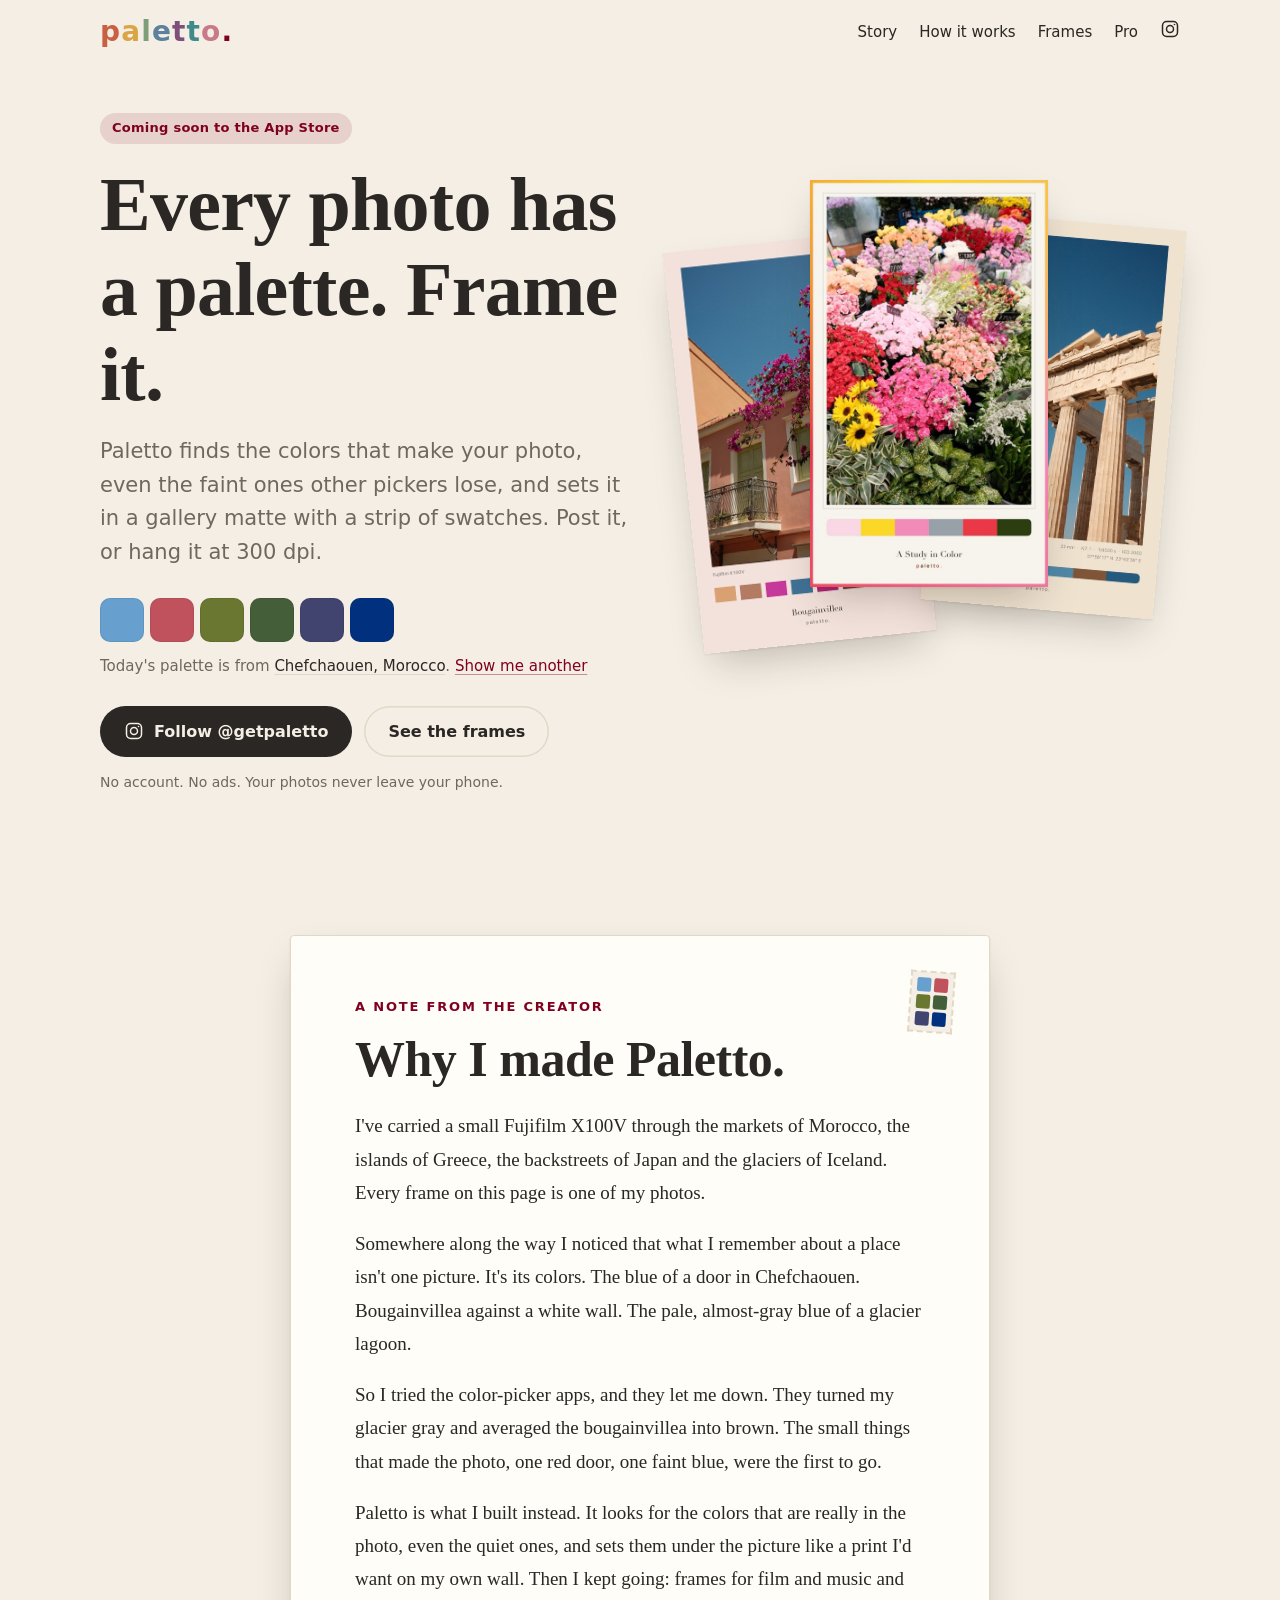
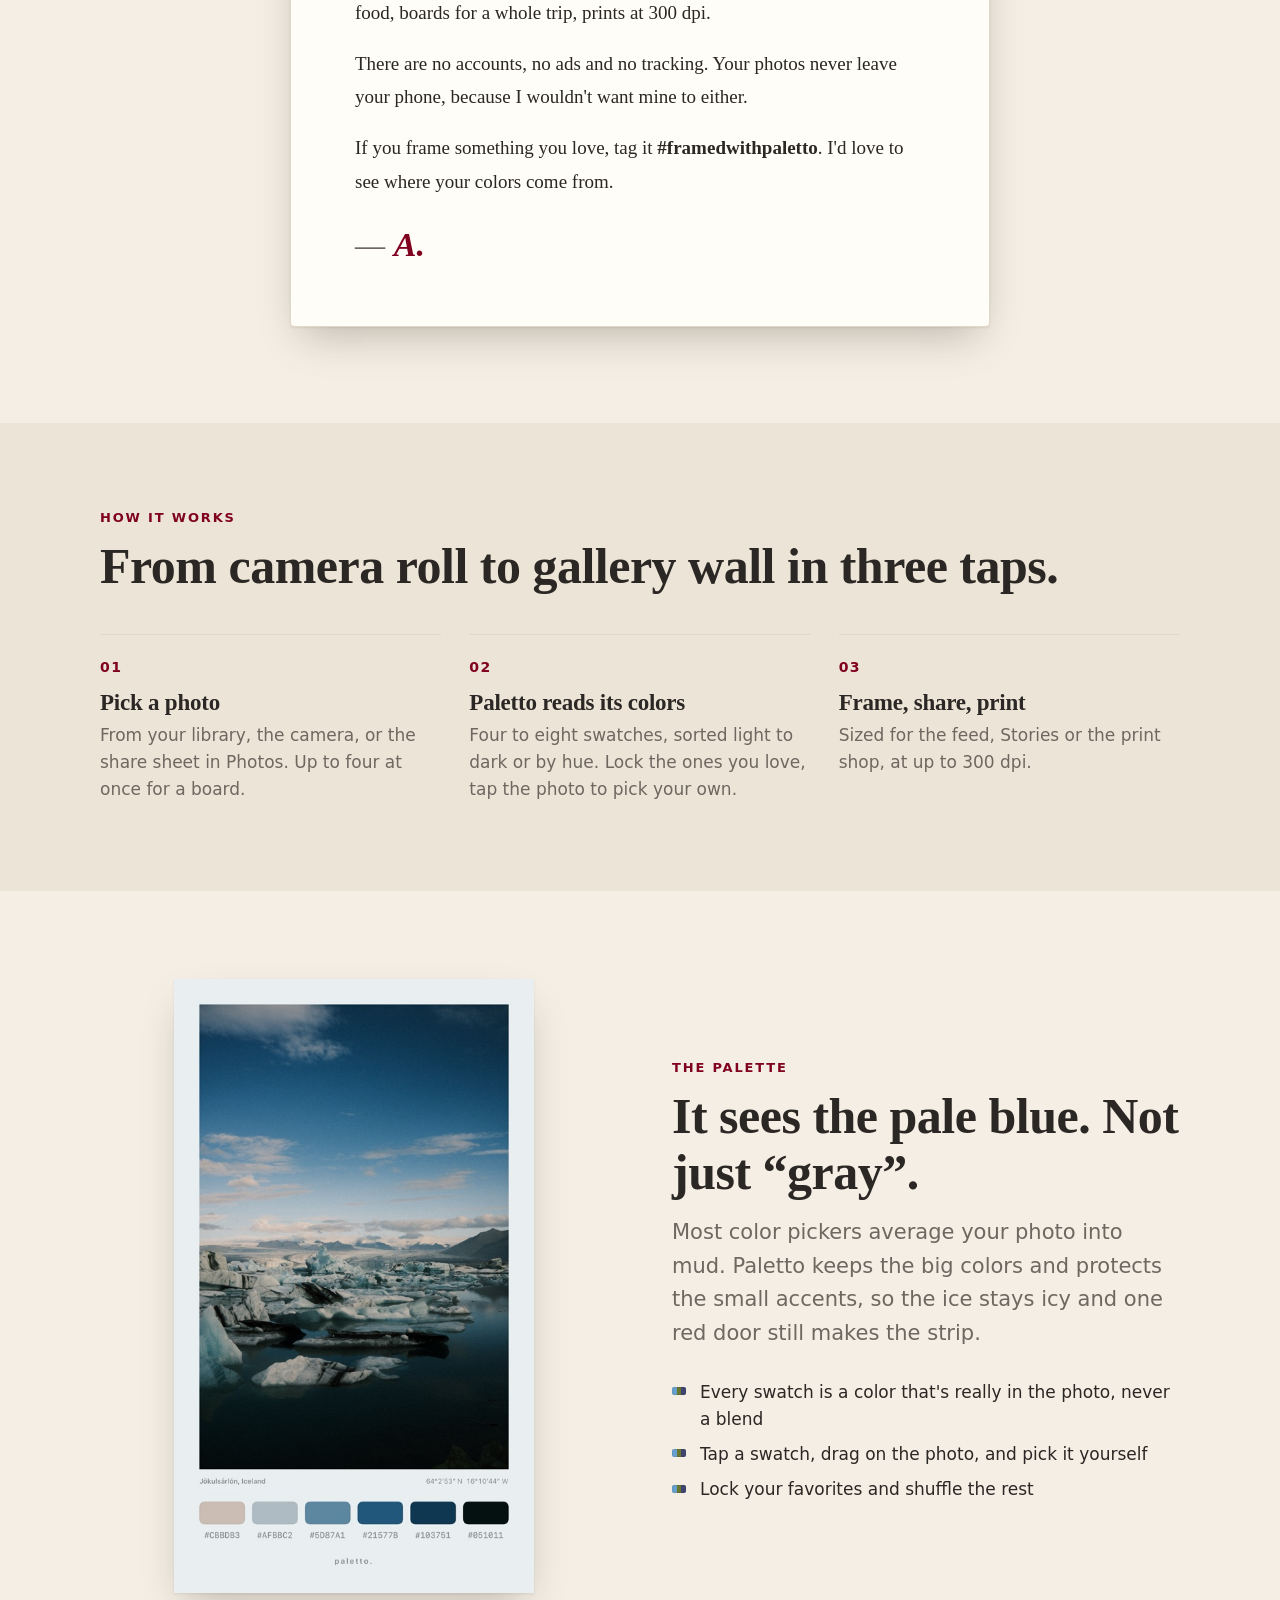
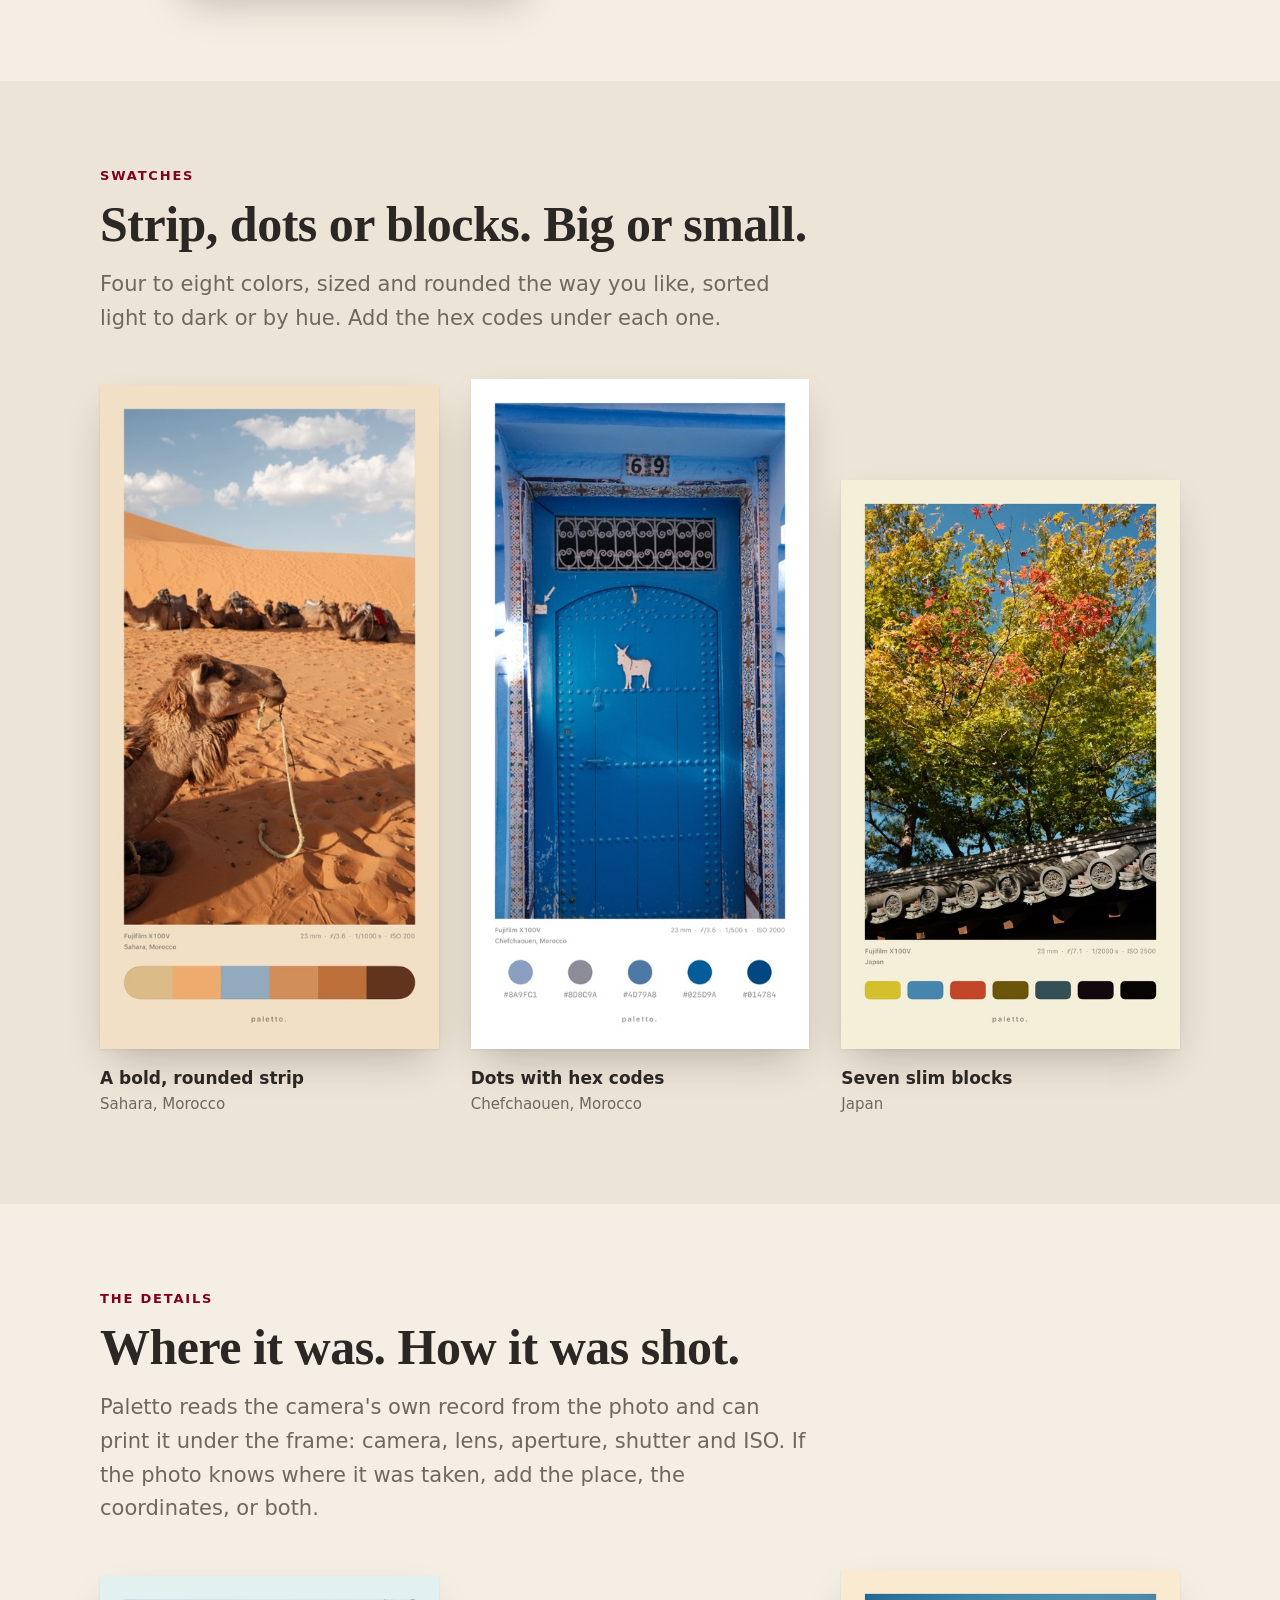
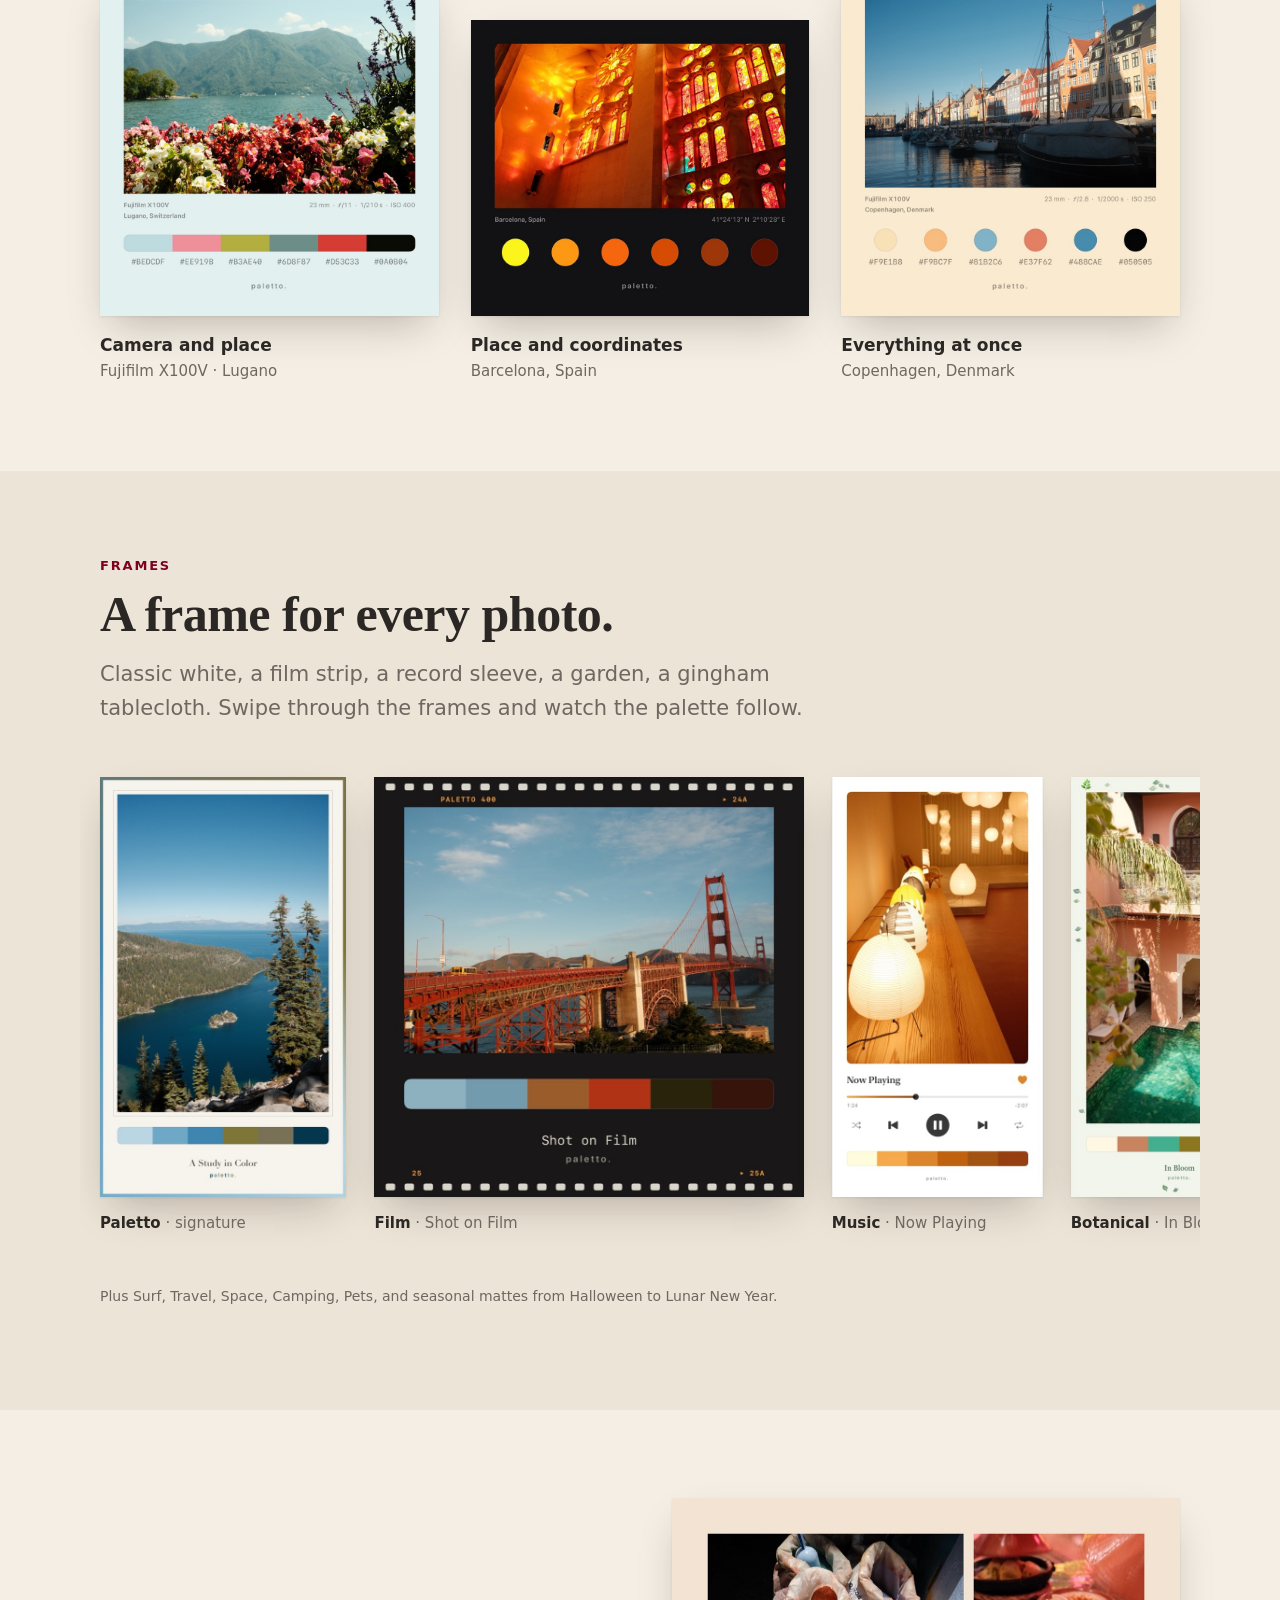
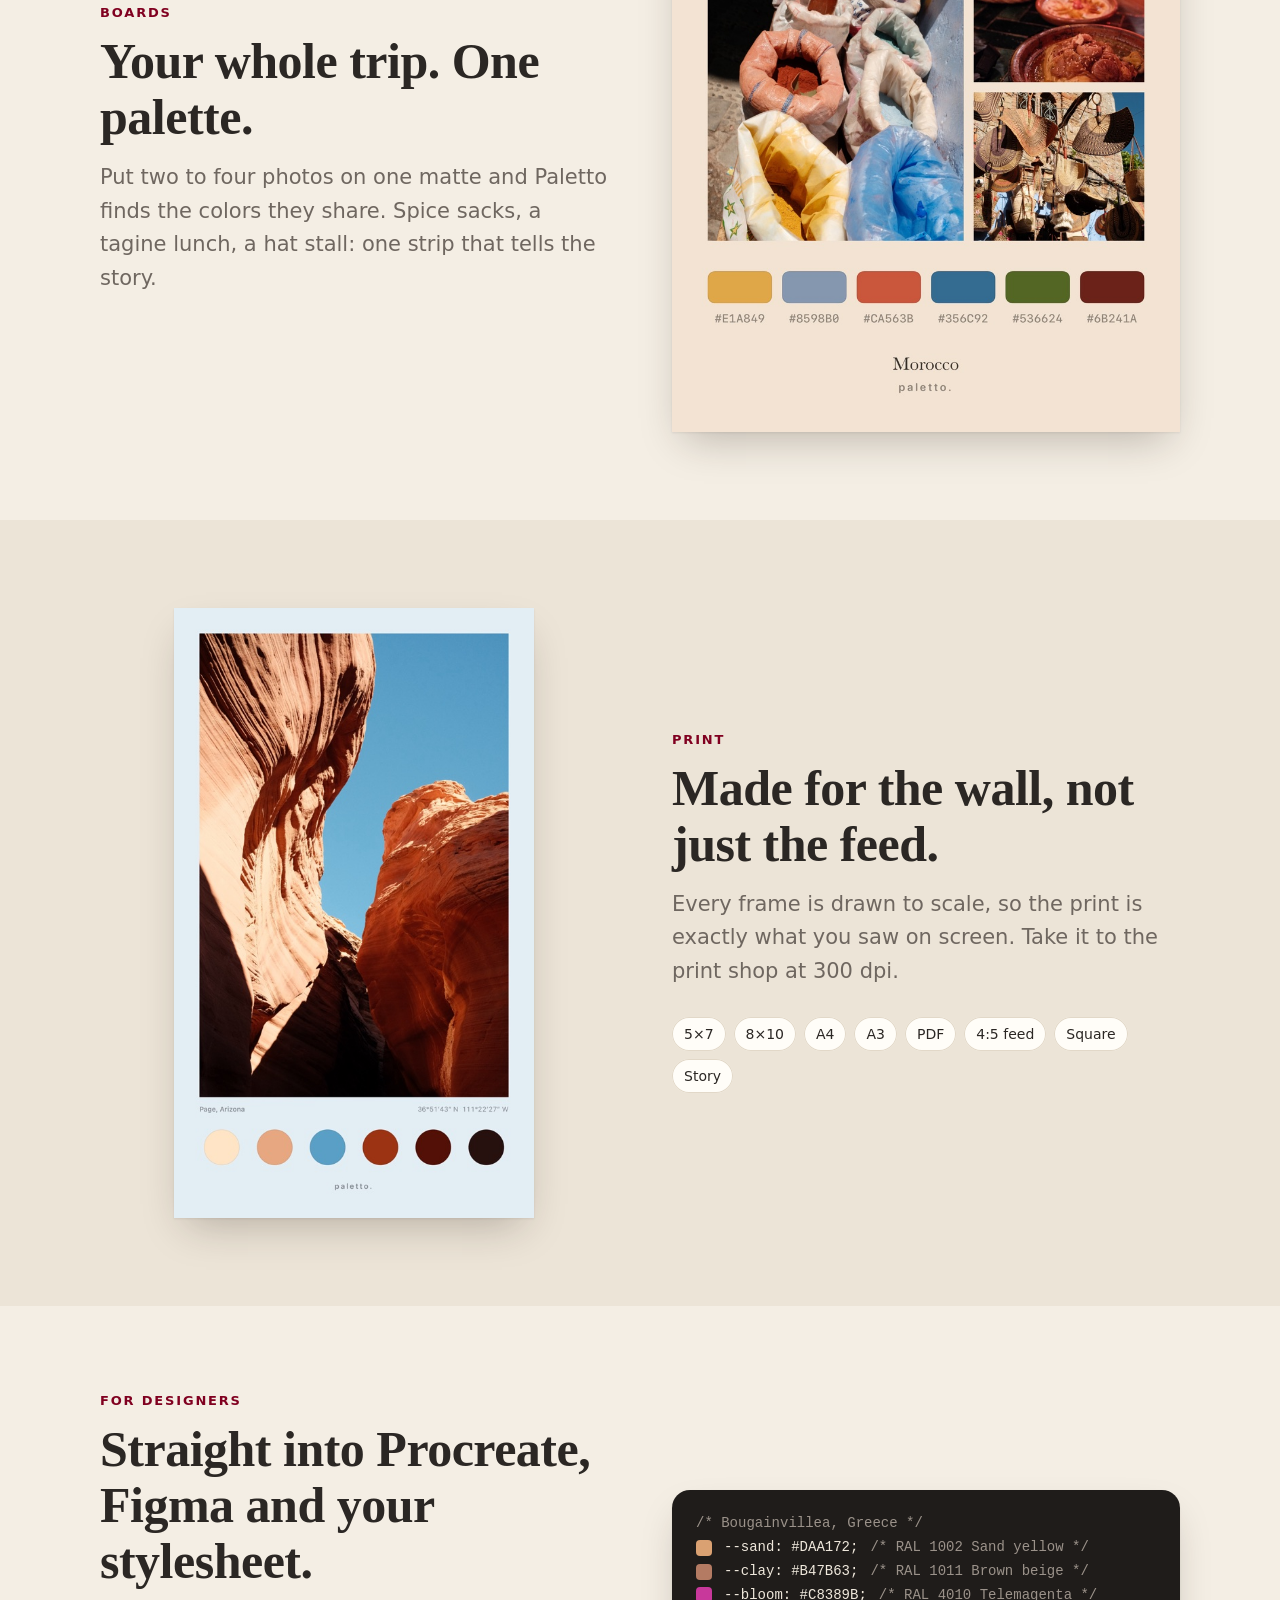
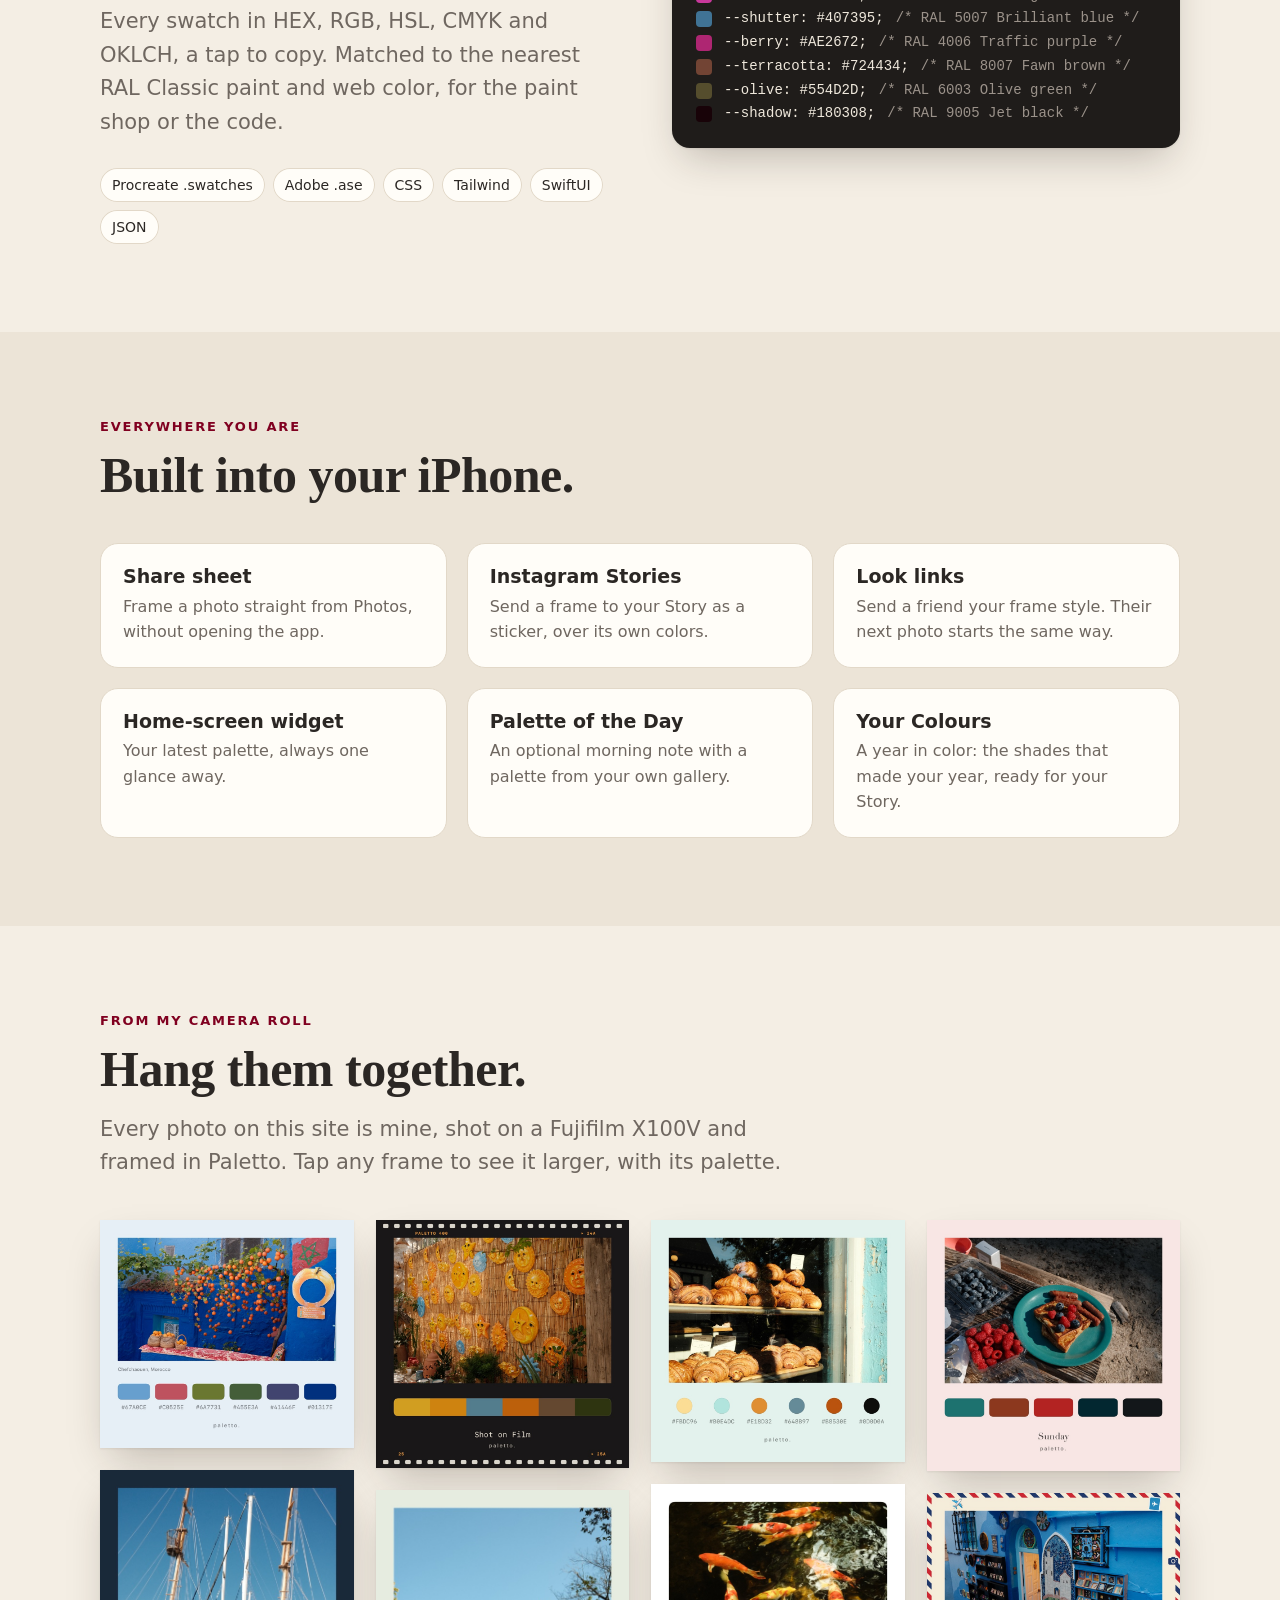
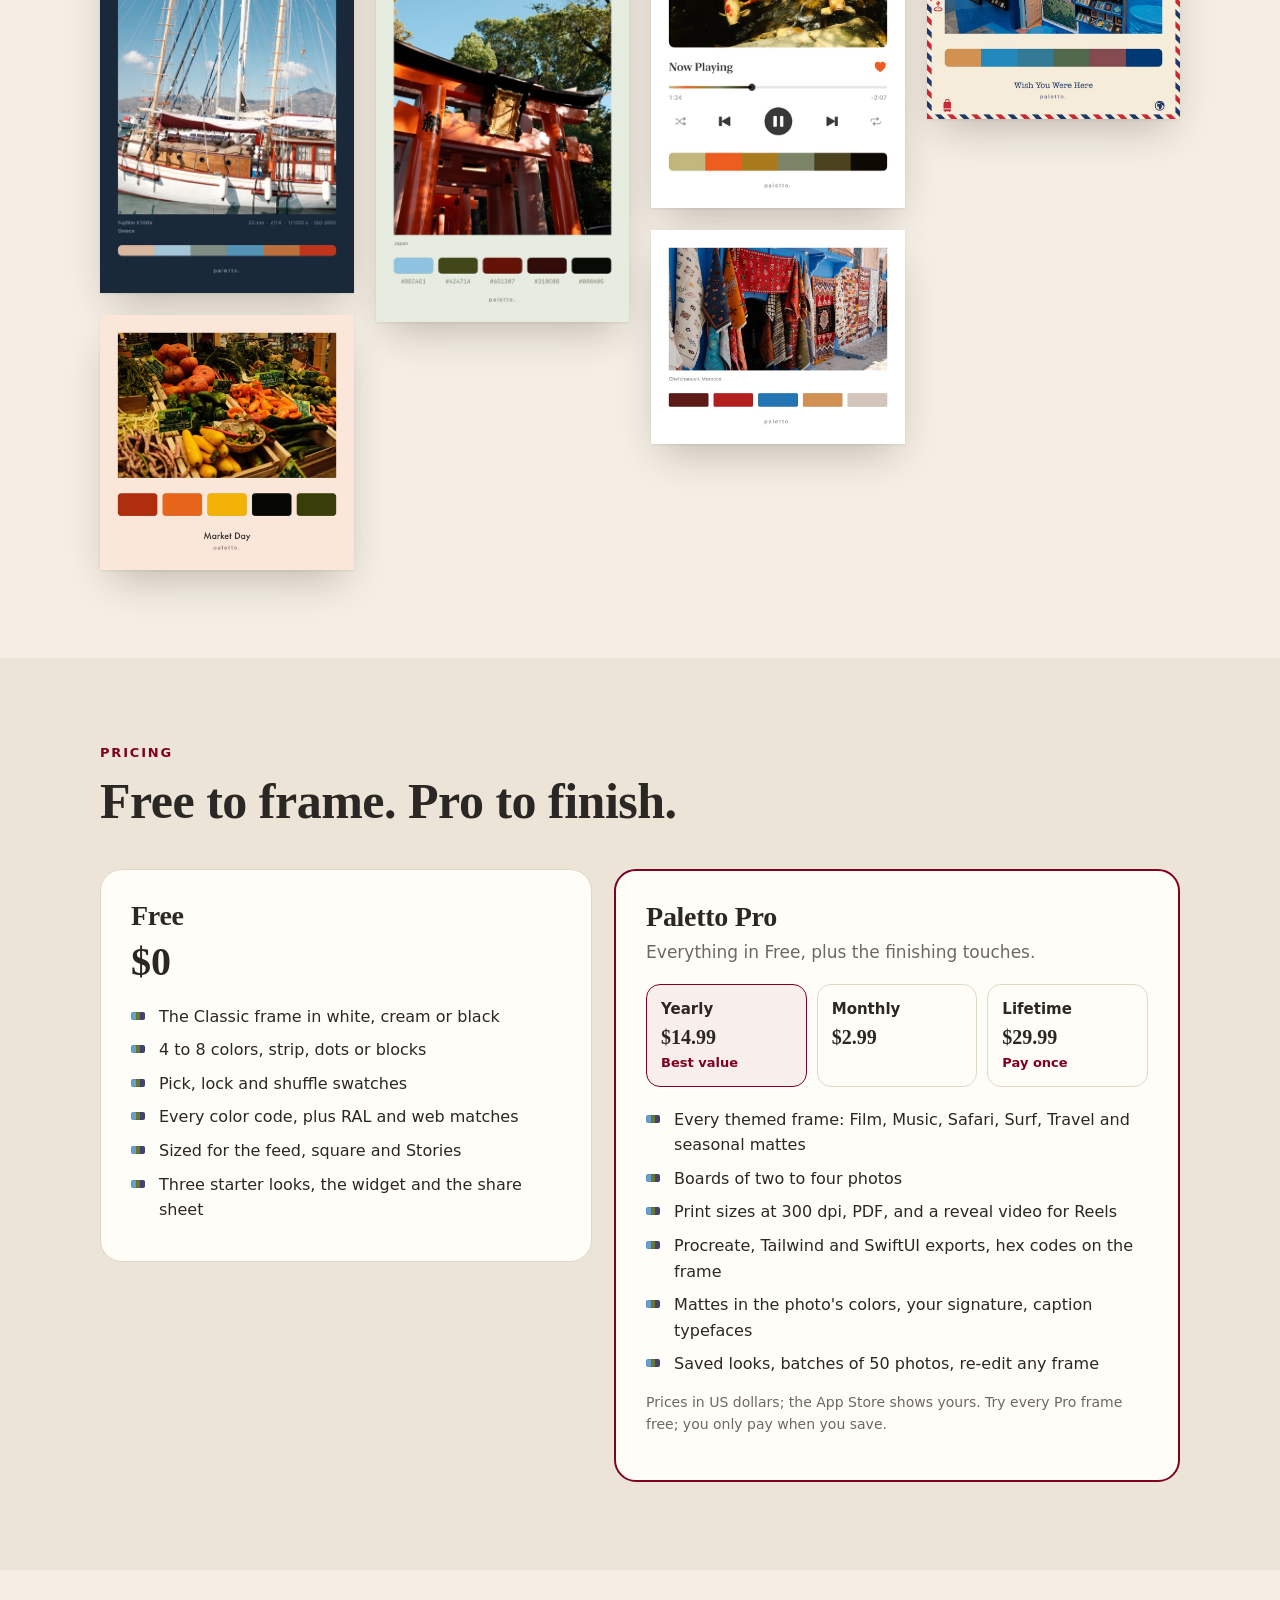
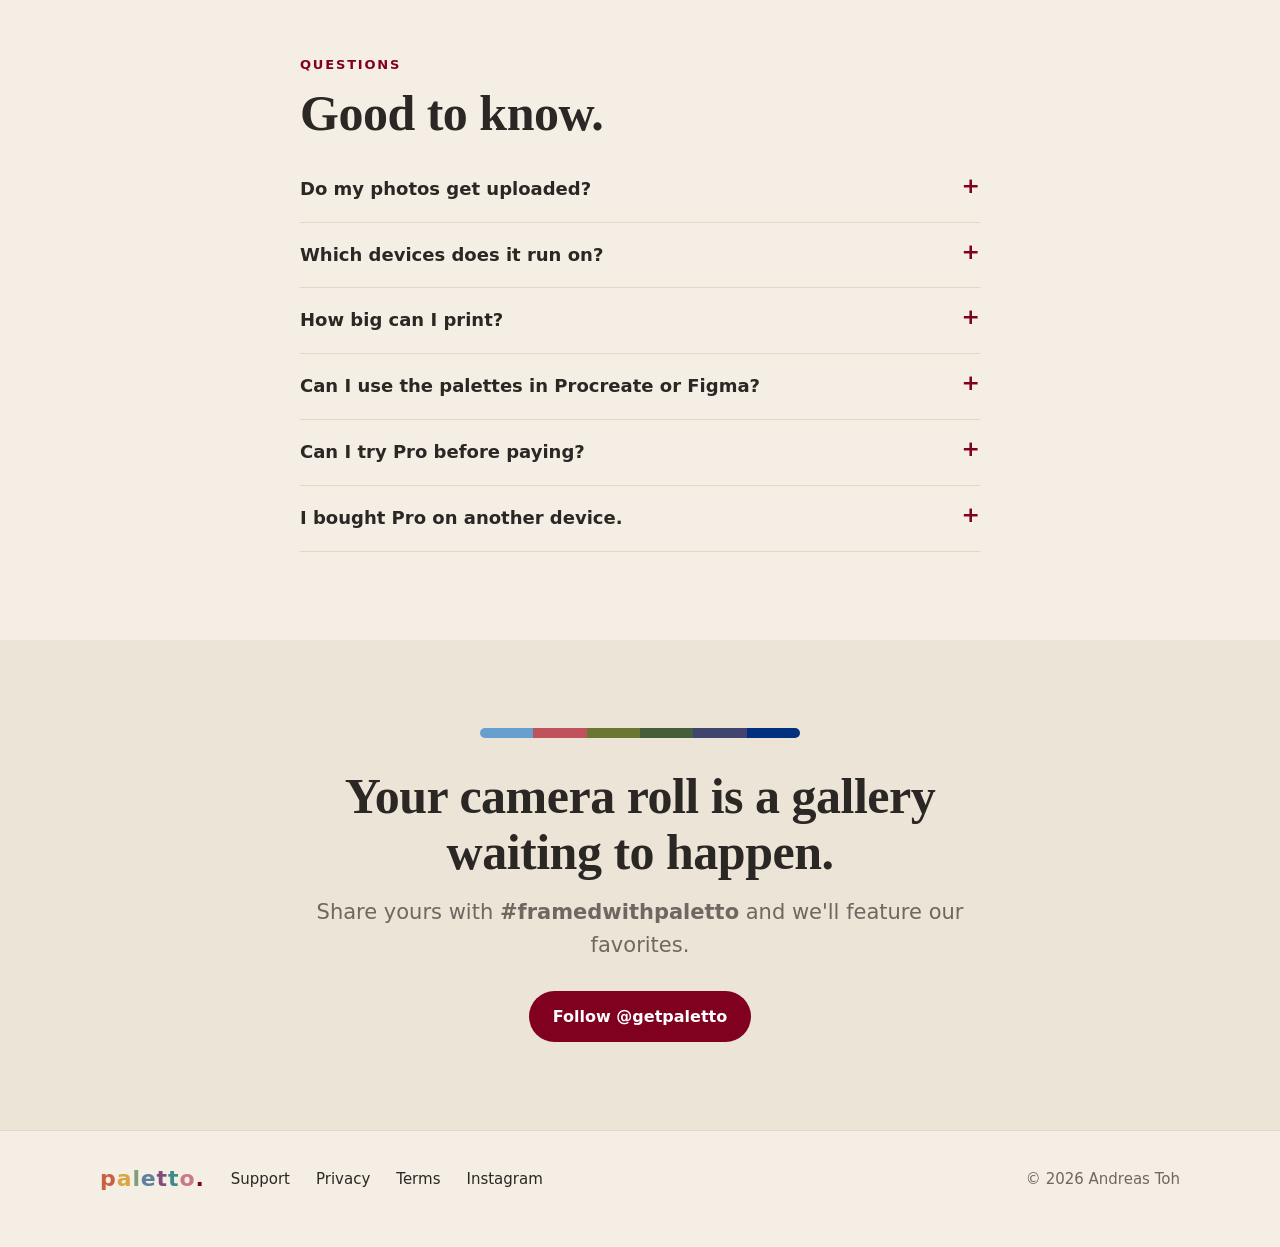
==== index.html @ 435da1df "SEO: search-friendly title and description, site-name schema, noindex look and 404, sitemap dates" ====
<!doctype html>
<html lang="en">
<head>
  <meta charset="utf-8">
  <meta name="viewport" content="width=device-width, initial-scale=1">
  <title>Paletto: Color Palette from Any Photo, Framed | iPhone App</title>
  <meta name="description" content="Get the color palette of any photo. Paletto finds its colors, even the faint ones, with HEX, RGB and paint codes, and frames it like a gallery print. Share or print at 300 dpi. iPhone and iPad.">
  <link rel="canonical" href="https://getpaletto.com/">
  <meta name="theme-color" content="#f4eee4" media="(prefers-color-scheme: light)">
  <meta name="theme-color" content="#1c1a18" media="(prefers-color-scheme: dark)">
  <meta property="og:type" content="website">
  <meta property="og:site_name" content="Paletto">
  <meta property="og:title" content="Every photo has a palette. Frame it.">
  <meta property="og:description" content="Paletto turns your photos into gallery prints with their own color palette. iPhone and iPad.">
  <meta property="og:url" content="https://getpaletto.com/">
  <meta property="og:image" content="https://getpaletto.com/img/og.jpg">
  <meta property="og:image:width" content="1200">
  <meta property="og:image:height" content="630">
  <meta property="og:image:alt" content="Photos framed by Paletto with strips of their own colors">
  <meta name="twitter:card" content="summary_large_image">
  <meta name="apple-itunes-app" content="app-id=6827217518">
  <link rel="icon" href="favicon-32.png?v=2" sizes="32x32">
  <link rel="apple-touch-icon" href="apple-touch-icon.png?v=2">
  <link rel="stylesheet" href="style.css">
  <script src="palettes.js"></script>
  <script src="site.js"></script>
  <script type="application/ld+json">
  {
    "@context": "https://schema.org",
    "@type": "WebSite",
    "name": "Paletto",
    "alternateName": "getpaletto.com",
    "url": "https://getpaletto.com/"
  }
  </script>
  <script type="application/ld+json">
  {
    "@context": "https://schema.org",
    "@type": "Organization",
    "name": "Paletto",
    "url": "https://getpaletto.com/",
    "logo": "https://getpaletto.com/img/icon-512.png",
    "sameAs": ["https://instagram.com/getpaletto"]
  }
  </script>
  <script type="application/ld+json">
  {
    "@context": "https://schema.org",
    "@type": "MobileApplication",
    "name": "Paletto: Photo Palette Frames",
    "operatingSystem": "iOS 17.4 or later",
    "applicationCategory": "PhotographyApplication",
    "description": "Finds the dominant colors of a photo and frames it like a gallery print with a strip of color swatches, exportable at 300 dpi.",
    "url": "https://getpaletto.com/",
    "image": "https://getpaletto.com/img/og.jpg",
    "author": { "@type": "Person", "name": "Andreas Toh" },
    "offers": { "@type": "Offer", "price": "0", "priceCurrency": "USD" }
  }
  </script>
</head>
<body>

<header class="top">
  <div class="wrap">
    <a class="wordmark" href="./" aria-label="paletto."><span>p</span><span>a</span><span>l</span><span>e</span><span>t</span><span>t</span><span>o</span><span>.</span></a>
    <nav>
      <a class="hide-sm" href="#story">Story</a>
      <a class="hide-sm" href="#how">How it works</a>
      <a class="hide-sm" href="#frames">Frames</a>
      <a href="#pro">Pro</a>
      <a href="https://instagram.com/getpaletto" aria-label="Instagram @getpaletto">
        <svg viewBox="0 0 24 24" width="20" height="20" fill="none" stroke="currentColor" stroke-width="1.8" aria-hidden="true"><rect x="3" y="3" width="18" height="18" rx="5"/><circle cx="12" cy="12" r="4.2"/><circle cx="17.4" cy="6.6" r="1" fill="currentColor" stroke="none"/></svg>
      </a>
      <a class="button small when-live" data-store href="#">Get the app</a>
    </nav>
  </div>
</header>

<main>
  <!-- Hero -->
  <section class="hero">
    <div class="wrap">
      <div>
        <span class="pill when-soon">Coming soon to the App Store</span>
        <span class="pill when-live">Free on iPhone and iPad</span>
        <h1>Every photo has a palette. Frame it.</h1>
        <p class="lede">Paletto finds the colors that make your photo, even the faint ones other pickers lose, and sets it in a gallery matte with a strip of swatches. Post it, or hang it at 300&nbsp;dpi.</p>
        <div class="chips" aria-label="Today's palette" data-palette-chips>
          <button type="button" style="background:#DAA172" title="#DAA172"></button><button type="button" style="background:#B47B63" title="#B47B63"></button><button type="button" style="background:#C8389B" title="#C8389B"></button><button type="button" style="background:#407395" title="#407395"></button><button type="button" style="background:#AE2672" title="#AE2672"></button><button type="button" style="background:#724434" title="#724434"></button><button type="button" style="background:#554D2D" title="#554D2D"></button><button type="button" style="background:#180308" title="#180308"></button>
        </div>
        <p class="today">Today's palette is from <a href="#" data-palette-place>Bougainvillea, Greece</a>. <button type="button" class="linkish" data-palette-shuffle>Show me another</button></p>
        <div class="ctas">
          <a class="button when-live" data-store href="#">Download on the App Store</a>
          <a class="button when-soon" href="https://instagram.com/getpaletto">
            <svg viewBox="0 0 24 24" fill="none" stroke="currentColor" stroke-width="1.8" aria-hidden="true"><rect x="3" y="3" width="18" height="18" rx="5"/><circle cx="12" cy="12" r="4.2"/><circle cx="17.4" cy="6.6" r="1" fill="currentColor" stroke="none"/></svg>
            Follow @getpaletto
          </a>
          <a class="button ghost" href="#frames">See the frames</a>
        </div>
        <p class="fine">No account. No ads. Your photos never leave your phone.</p>
      </div>
      <div class="fan" aria-label="Three framed photos with their palettes">
        <img data-frame fetchpriority="high" src="img/bougainvillea-blocks-caption.jpg" width="521" height="900" alt="Pink house with bougainvillea, eight square color blocks and the caption Bougainvillea">
        <img data-frame src="img/acropolis-strip-location.jpg" width="539" height="900" alt="The Acropolis with camera details, Athens, Greece, its coordinates and a strip of six colors">
        <img data-frame src="img/study-in-color.jpg" width="528" height="900" alt="Flower stall in the Paletto signature frame, captioned A Study in Color">
      </div>
    </div>
  </section>

  <!-- A note from the creator, in the first person. -->
  <section id="story" class="letter-section">
    <div class="wrap">
      <article class="letter reveal">
        <div class="stamp" aria-hidden="true" data-palette-strip><i></i><i></i><i></i><i></i><i></i><i></i></div>
        <p class="kicker">A note from the creator</p>
        <h2>Why I made Paletto.</h2>
        <p>I've carried a small Fujifilm X100V through the markets of Morocco, the islands of Greece, the backstreets of Japan and the glaciers of Iceland. Every frame on this page is one of my photos.</p>
        <p>Somewhere along the way I noticed that what I remember about a place isn't one picture. It's its colors. The blue of a door in Chefchaouen. Bougainvillea against a white wall. The pale, almost-gray blue of a glacier lagoon.</p>
        <p>So I tried the color-picker apps, and they let me down. They turned my glacier gray and averaged the bougainvillea into brown. The small things that made the photo, one red door, one faint blue, were the first to go.</p>
        <p>Paletto is what I built instead. It looks for the colors that are really in the photo, even the quiet ones, and sets them under the picture like a print I'd want on my own wall. Then I kept going: frames for film and music and food, boards for a whole trip, prints at 300&nbsp;dpi.</p>
        <p>There are no accounts, no ads and no tracking. Your photos never leave your phone, because I wouldn't want mine to either.</p>
        <p>If you frame something you love, tag it <b>#framedwithpaletto</b>. I'd love to see where your colors come from.</p>
        <p class="signoff">A.</p>
      </article>
    </div>
  </section>

  <!-- How it works -->
  <section id="how" class="wall">
    <div class="wrap">
      <p class="kicker">How it works</p>
      <h2 class="reveal">From camera roll to gallery wall in three taps.</h2>
      <div class="steps reveal">
        <div><h3>Pick a photo</h3><p>From your library, the camera, or the share sheet in Photos. Up to four at once for a board.</p></div>
        <div><h3>Paletto reads its colors</h3><p>Four to eight swatches, sorted light to dark or by hue. Lock the ones you love, tap the photo to pick your own.</p></div>
        <div><h3>Frame, share, print</h3><p>Sized for the feed, Stories or the print shop, at up to 300&nbsp;dpi.</p></div>
      </div>
    </div>
  </section>

  <!-- Extraction -->
  <section>
    <div class="wrap split">
      <img data-frame class="hung tall reveal" src="img/jokulsarlon-blocks-ice.jpg" width="528" height="900" loading="lazy" alt="Glacier lagoon at Jökulsárlón on a pale ice-blue matte, with six small blocks from pale gray-blue to navy and their hex codes">
      <div class="reveal">
        <p class="kicker">The palette</p>
        <h2>It sees the pale blue. Not just “gray”.</h2>
        <p class="lede">Most color pickers average your photo into mud. Paletto keeps the big colors and protects the small accents, so the ice stays icy and one red door still makes the strip.</p>
        <ul class="ticks">
          <li>Every swatch is a color that's really in the photo, never a blend</li>
          <li>Tap a swatch, drag on the photo, and pick it yourself</li>
          <li>Lock your favorites and shuffle the rest</li>
        </ul>
      </div>
    </div>
  </section>

  <!-- Swatch styles -->
  <section class="wall">
    <div class="wrap">
      <p class="kicker">Swatches</p>
      <h2 class="reveal">Strip, dots or blocks. Big or small.</h2>
      <p class="lede reveal">Four to eight colors, sized and rounded the way you like, sorted light to dark or by hue. Add the hex codes under each one.</p>
      <div class="trio reveal">
        <figure><img data-frame src="img/camel-roundstrip-details.jpg" width="459" height="900" loading="lazy" alt="Camel in the Sahara on a sand matte with a thick, fully rounded strip of sand and sky colors"><figcaption><b>A bold, rounded strip</b>Sahara, Morocco</figcaption></figure>
        <figure><img data-frame src="img/door-dots-hex.jpg" width="455" height="900" loading="lazy" alt="Blue door in Chefchaouen with five blue dots and their hex codes"><figcaption><b>Dots with hex codes</b>Chefchaouen, Morocco</figcaption></figure>
        <figure><img data-frame src="img/autumn-slimblocks-details.jpg" width="535" height="900" loading="lazy" alt="Autumn tree in Japan with seven slim color blocks"><figcaption><b>Seven slim blocks</b>Japan</figcaption></figure>
      </div>
    </div>
  </section>

  <!-- Photo details -->
  <section>
    <div class="wrap">
      <p class="kicker">The details</p>
      <h2 class="reveal">Where it was. How it was shot.</h2>
      <p class="lede reveal">Paletto reads the camera's own record from the photo and can print it under the frame: camera, lens, aperture, shutter and ISO. If the photo knows where it was taken, add the place, the coordinates, or both.</p>
      <div class="trio reveal">
        <figure><img data-frame src="img/lugano-strip-hex.jpg" width="896" height="900" loading="lazy" alt="Lake Lugano on a pale aqua matte, with the camera settings, Lugano, Switzerland, and a strip with hex codes"><figcaption><b>Camera and place</b>Fujifilm X100V · Lugano</figcaption></figure>
        <figure><img data-frame src="img/sagrada-dots-black.jpg" width="900" height="786" loading="lazy" alt="Stained glass in the Sagrada Família on a black matte with orange dots, Barcelona and its coordinates"><figcaption><b>Place and coordinates</b>Barcelona, Spain</figcaption></figure>
        <figure><img data-frame src="img/nyhavn-dots-hex.jpg" width="880" height="900" loading="lazy" alt="Nyhavn, Copenhagen, on a butter-yellow matte with the camera settings and six dots with hex codes"><figcaption><b>Everything at once</b>Copenhagen, Denmark</figcaption></figure>
      </div>
    </div>
  </section>

  <!-- Frames rail -->
  <section id="frames" class="wall">
    <div class="wrap">
      <p class="kicker">Frames</p>
      <h2 class="reveal">A frame for every photo.</h2>
      <p class="lede reveal">Classic white, a film strip, a record sleeve, a garden, a gingham tablecloth. Swipe through the frames and watch the palette follow.</p>
    </div>
    <div class="rail" tabindex="0" aria-label="Frame styles">
      <figure><img data-frame src="img/paletto-tahoe.jpg" width="528" height="900" loading="lazy" alt="Emerald Bay, Lake Tahoe, in the Paletto signature frame, captioned A Study in Color"><figcaption><b>Paletto</b> · signature</figcaption></figure>
      <figure><img data-frame src="img/film-goldengate.jpg" width="920" height="900" loading="lazy" alt="The Golden Gate Bridge in a film-strip frame"><figcaption><b>Film</b> · Shot on Film</figcaption></figure>
      <figure><img data-frame src="img/music-lamps.jpg" width="452" height="900" loading="lazy" alt="Paper lamps along a wooden counter in Japan in a music player frame"><figcaption><b>Music</b> · Now Playing</figcaption></figure>
      <figure><img data-frame src="img/bloom-riad.jpg" width="466" height="900" loading="lazy" alt="A pink riad courtyard with a turquoise pool in a botanical frame"><figcaption><b>Botanical</b> · In Bloom</figcaption></figure>
      <figure><img data-frame src="img/foodie-fruit.jpg" width="915" height="900" loading="lazy" alt="Fruit cart in Ho Chi Minh City in a gingham frame"><figcaption><b>Foodie</b> · Bon Appétit</figcaption></figure>
      <figure><img data-frame src="img/safari-bryce.jpg" width="915" height="900" loading="lazy" alt="Bryce Canyon in a safari frame"><figcaption><b>Safari</b> · Into the Wild</figcaption></figure>
      <figure><img data-frame src="img/classic-sarakiniko.jpg" width="978" height="900" loading="lazy" alt="The white rocks of Sarakiniko, Milos, in a classic white matte"><figcaption><b>Classic</b> · free</figcaption></figure>
    </div>
    <div class="wrap"><p class="fine">Plus Surf, Travel, Space, Camping, Pets, and seasonal mattes from Halloween to Lunar New Year.</p></div>
  </section>

  <!-- Boards -->
  <section>
    <div class="wrap split flip">
      <img data-frame class="hung reveal" src="img/board-morocco-market.jpg" width="856" height="900" loading="lazy" alt="Spice sacks, tagines and a hat stall from Morocco on one matte with six shared color blocks, their hex codes and the caption Morocco">
      <div class="reveal">
        <p class="kicker">Boards</p>
        <h2>Your whole trip. One palette.</h2>
        <p class="lede">Put two to four photos on one matte and Paletto finds the colors they share. Spice sacks, a tagine lunch, a hat stall: one strip that tells the story.</p>
      </div>
    </div>
  </section>

  <!-- Print -->
  <section class="wall">
    <div class="wrap split">
      <img data-frame class="hung tall reveal" src="img/antelope-dots-sky.jpg" width="531" height="900" loading="lazy" alt="Antelope Canyon on a pale sky-blue matte with six dots, Page, Arizona, and its coordinates">
      <div class="reveal">
        <p class="kicker">Print</p>
        <h2>Made for the wall, not just the feed.</h2>
        <p class="lede">Every frame is drawn to scale, so the print is exactly what you saw on screen. Take it to the print shop at 300&nbsp;dpi.</p>
        <div class="tags"><span>5×7</span><span>8×10</span><span>A4</span><span>A3</span><span>PDF</span><span>4:5 feed</span><span>Square</span><span>Story</span></div>
      </div>
    </div>
  </section>

  <!-- Designers -->
  <section>
    <div class="wrap split flip">
      <div class="codecard reveal" aria-label="Example palette export">
        <div class="c">/* Bougainvillea, Greece */</div>
        <div class="row"><i style="background:#DAA172"></i>--sand: #DAA172;<span class="c">/* RAL 1002 Sand yellow */</span></div>
        <div class="row"><i style="background:#B47B63"></i>--clay: #B47B63;<span class="c">/* RAL 1011 Brown beige */</span></div>
        <div class="row"><i style="background:#C8389B"></i>--bloom: #C8389B;<span class="c">/* RAL 4010 Telemagenta */</span></div>
        <div class="row"><i style="background:#407395"></i>--shutter: #407395;<span class="c">/* RAL 5007 Brilliant blue */</span></div>
        <div class="row"><i style="background:#AE2672"></i>--berry: #AE2672;<span class="c">/* RAL 4006 Traffic purple */</span></div>
        <div class="row"><i style="background:#724434"></i>--terracotta: #724434;<span class="c">/* RAL 8007 Fawn brown */</span></div>
        <div class="row"><i style="background:#554D2D"></i>--olive: #554D2D;<span class="c">/* RAL 6003 Olive green */</span></div>
        <div class="row"><i style="background:#180308"></i>--shadow: #180308;<span class="c">/* RAL 9005 Jet black */</span></div>
      </div>
      <div class="reveal">
        <p class="kicker">For designers</p>
        <h2>Straight into Procreate, Figma and your stylesheet.</h2>
        <p class="lede">Every swatch in HEX, RGB, HSL, CMYK and OKLCH, a tap to copy. Matched to the nearest RAL Classic paint and web color, for the paint shop or the code.</p>
        <div class="tags"><span>Procreate .swatches</span><span>Adobe .ase</span><span>CSS</span><span>Tailwind</span><span>SwiftUI</span><span>JSON</span></div>
      </div>
    </div>
  </section>

  <!-- Everywhere -->
  <section class="wall">
    <div class="wrap">
      <p class="kicker">Everywhere you are</p>
      <h2 class="reveal">Built into your iPhone.</h2>
      <div class="grid reveal">
        <div class="tile"><h3>Share sheet</h3><p>Frame a photo straight from Photos, without opening the app.</p></div>
        <div class="tile"><h3>Instagram Stories</h3><p>Send a frame to your Story as a sticker, over its own colors.</p></div>
        <div class="tile"><h3>Look links</h3><p>Send a friend your frame style. Their next photo starts the same way.</p></div>
        <div class="tile"><h3>Home-screen widget</h3><p>Your latest palette, always one glance away.</p></div>
        <div class="tile"><h3>Palette of the Day</h3><p>An optional morning note with a palette from your own gallery.</p></div>
        <div class="tile"><h3>Your Colours</h3><p>A year in color: the shades that made your year, ready for your Story.</p></div>
      </div>
    </div>
  </section>

  <!-- Wall -->
  <section>
    <div class="wrap">
      <p class="kicker">From my camera roll</p>
      <h2 class="reveal">Hang them together.</h2>
      <p class="lede reveal">Every photo on this site is mine, shot on a Fujifilm X100V and framed in Paletto. Tap any frame to see it larger, with its palette.</p>
      <div class="salon">
        <img data-frame src="img/oranges-blocks-hex.jpg" width="900" height="809" loading="lazy" alt="Oranges on a blue wall in Chefchaouen on a pale blue matte with small color blocks and hex codes">
        <img data-frame src="img/ship-strip-details.jpg" width="539" height="900" loading="lazy" alt="A tall ship in a Greek harbor on a deep navy matte, with the camera settings and a slim strip of colors">
        <img data-frame src="img/market-tallblocks-caption.jpg" width="894" height="900" loading="lazy" alt="Vegetable market on a peach matte with five tall blocks and the caption Market Day">
        <img data-frame src="img/film-sunplates.jpg" width="900" height="880" loading="lazy" alt="Painted sun plates on a reed wall in Greece in a film-strip frame">
        <img data-frame src="img/torii-blocks-sage.jpg" width="528" height="900" loading="lazy" alt="A red torii gate in Japan on a sage matte with five small blocks and hex codes">
        <img data-frame src="img/croissants-smalldots-hex.jpg" width="900" height="861" loading="lazy" alt="Croissants in a bakery window on a mint matte with six small dots and hex codes">
        <img data-frame src="img/music-koi.jpg" width="706" height="900" loading="lazy" alt="Koi in a pond in Bangkok in a music player frame">
        <img data-frame src="img/rugs-blocks.jpg" width="900" height="761" loading="lazy" alt="Rug market in Chefchaouen with five blocks, dark first">
        <img data-frame src="img/berries-roundblocks-caption.jpg" width="900" height="890" loading="lazy" alt="Berries and waffles on a blush matte with five rounded blocks and the caption Sunday">
        <img data-frame src="img/travel-blueshop.jpg" width="900" height="802" loading="lazy" alt="A blue shop front in Chefchaouen in a travel frame">
      </div>
    </div>
  </section>

  <!-- Pricing -->
  <section id="pro" class="wall">
    <div class="wrap">
      <p class="kicker">Pricing</p>
      <h2 class="reveal">Free to frame. Pro to finish.</h2>
      <div class="plans reveal">
        <div class="plan">
          <h3>Free</h3>
          <div class="price">$0</div>
          <ul class="ticks">
            <li>The Classic frame in white, cream or black</li>
            <li>4 to 8 colors, strip, dots or blocks</li>
            <li>Pick, lock and shuffle swatches</li>
            <li>Every color code, plus RAL and web matches</li>
            <li>Sized for the feed, square and Stories</li>
            <li>Three starter looks, the widget and the share sheet</li>
          </ul>
        </div>
        <div class="plan pro">
          <h3>Paletto Pro</h3>
          <p class="muted" style="margin:4px 0 0">Everything in Free, plus the finishing touches.</p>
          <div class="options">
            <div class="best"><b>Yearly</b><span>$14.99</span><em>Best value</em></div>
            <div><b>Monthly</b><span>$2.99</span></div>
            <div><b>Lifetime</b><span>$29.99</span><em>Pay once</em></div>
          </div>
          <ul class="ticks">
            <li>Every themed frame: Film, Music, Safari, Surf, Travel and seasonal mattes</li>
            <li>Boards of two to four photos</li>
            <li>Print sizes at 300 dpi, PDF, and a reveal video for Reels</li>
            <li>Procreate, Tailwind and SwiftUI exports, hex codes on the frame</li>
            <li>Mattes in the photo's colors, your signature, caption typefaces</li>
            <li>Saved looks, batches of 50 photos, re-edit any frame</li>
          </ul>
          <p class="fine">Prices in US dollars; the App Store shows yours. Try every Pro frame free; you only pay when you save.</p>
        </div>
      </div>
    </div>
  </section>

  <!-- FAQ -->
  <section id="faq">
    <div class="wrap narrow">
      <p class="kicker">Questions</p>
      <h2>Good to know.</h2>
      <details><summary>Do my photos get uploaded?</summary><p>Never. Paletto reads colors and draws frames on your iPhone or iPad. There are no accounts, no ads, no analytics and no servers.</p></details>
      <details><summary>Which devices does it run on?</summary><p>iPhone and iPad with iOS 17.4 or later.</p></details>
      <details><summary>How big can I print?</summary><p>With Pro, up to A3 at 300 dpi, plus 5×7, 8×10 and A4, and a PDF your print shop will take as-is.</p></details>
      <details><summary>Can I use the palettes in Procreate or Figma?</summary><p>Yes. Pro exports Procreate .swatches, and every plan can copy HEX, RGB, HSL, CMYK and OKLCH codes or export an Adobe .ase file.</p></details>
      <details><summary>Can I try Pro before paying?</summary><p>Yes. Every Pro frame and option previews for free in the editor. The paywall appears only when you save or share.</p></details>
      <details><summary>I bought Pro on another device.</summary><p>Open Paletto, tap the crown, then Restore Purchase. Pro follows your Apple Account. More on the <a href="support.html">support page</a>.</p></details>
    </div>
  </section>

  <!-- Closing -->
  <section class="closing wall">
    <div class="wrap narrow">
      <div class="strip" aria-hidden="true" data-palette-strip><i style="background:#F9D7E5"></i><i style="background:#FBD727"></i><i style="background:#F28BB8"></i><i style="background:#99A1A8"></i><i style="background:#EA3847"></i><i style="background:#2C3D10"></i></div>
      <h2>Your camera roll is a gallery waiting to happen.</h2>
      <p class="lede" style="margin-left:auto;margin-right:auto">Share yours with <b>#framedwithpaletto</b> and we'll feature our favorites.</p>
      <div class="ctas">
        <a class="button accent when-live" data-store href="#">Download on the App Store</a>
        <a class="button accent when-soon" href="https://instagram.com/getpaletto">Follow @getpaletto</a>
      </div>
    </div>
  </section>
</main>

<footer>
  <div class="wrap">
    <a class="wordmark" href="./" aria-label="paletto." style="font-size:22px"><span>p</span><span>a</span><span>l</span><span>e</span><span>t</span><span>t</span><span>o</span><span>.</span></a>
    <a href="support.html">Support</a>
    <a href="privacy.html">Privacy</a>
    <a href="https://www.apple.com/legal/internet-services/itunes/dev/stdeula/">Terms</a>
    <a href="https://instagram.com/getpaletto">Instagram</a>
    <span class="right">© 2026 Andreas Toh</span>
  </div>
</footer>
<div class="toast" role="status" aria-live="polite"></div>
</body>
</html>
---- style.css ----
/* getpaletto.com — one stylesheet for every page. */
:root {
  --bg: #f4eee4;
  --wall: #ece4d7;
  --card: #fffdf8;
  --text: #2b2724;
  --muted: #6f6760;
  --accent: #800020;
  --accent-text: #fff;
  --rule: #e2d8c8;
  --terracotta: #c76142;
  --ochre: #d9a645;
  --sage: #7d9e78;
  --slate: #5c809e;
  --plum: #7d4f7a;
  --teal: #408a8c;
  --rose: #c97a8a;
  --serif: ui-serif, "New York", "Iowan Old Style", Georgia, serif;
  --sans: -apple-system, BlinkMacSystemFont, "Segoe UI", system-ui, sans-serif;
  --rounded: ui-rounded, "SF Pro Rounded", -apple-system, system-ui, sans-serif;
  --shadow: 0 1px 2px rgba(40, 30, 20, .08), 0 18px 40px -12px rgba(40, 30, 20, .28);
  /* Today's palette: site.js sets these from palettes.js on every visit. */
  --sw1: #DAA172; --sw2: #B47B63; --sw3: #C8389B; --sw4: #407395;
  --sw5: #AE2672; --sw6: #724434; --sw7: #554D2D; --sw8: #180308;
}
@media (prefers-color-scheme: dark) {
  :root {
    --bg: #1c1a18;
    --wall: #24211e;
    --card: #2a2623;
    --text: #f2ede4;
    --muted: #b3aa9e;
    --accent: #cd5767;
    --rule: #3a3530;
    --shadow: 0 1px 2px rgba(0, 0, 0, .4), 0 18px 40px -12px rgba(0, 0, 0, .7);
  }
}

* { box-sizing: border-box; }
html { scroll-behavior: smooth; }
body {
  margin: 0;
  background: var(--bg);
  color: var(--text);
  font: 17px/1.6 var(--sans);
  -webkit-font-smoothing: antialiased;
  overflow-x: hidden;
}
img { max-width: 100%; height: auto; display: block; }
a { color: var(--accent); }

.wrap { max-width: 1120px; margin: 0 auto; padding: 0 20px; }
.narrow { max-width: 720px; }

/* Wordmark: one colour per letter, as in the app. */
.wordmark {
  font: 700 28px/1 var(--rounded);
  letter-spacing: .04em;
  text-decoration: none;
  display: inline-block;
  white-space: nowrap;
}
.wordmark span:nth-child(1) { color: var(--terracotta); }
.wordmark span:nth-child(2) { color: var(--ochre); }
.wordmark span:nth-child(3) { color: var(--sage); }
.wordmark span:nth-child(4) { color: var(--slate); }
.wordmark span:nth-child(5) { color: var(--plum); }
.wordmark span:nth-child(6) { color: var(--teal); }
.wordmark span:nth-child(7) { color: var(--rose); }
.wordmark span:nth-child(8) { color: var(--accent); }

/* Header */
.top {
  position: sticky; top: 0; z-index: 10;
  background: color-mix(in srgb, var(--bg) 88%, transparent);
  backdrop-filter: saturate(1.4) blur(14px);
  -webkit-backdrop-filter: saturate(1.4) blur(14px);
  border-bottom: 1px solid transparent;
}
.top .wrap { display: flex; align-items: center; gap: 24px; height: 64px; }
.top nav { display: flex; gap: 22px; margin-left: auto; align-items: center; font-size: 15px; }
.top nav a { color: var(--text); text-decoration: none; }
.top nav a:hover { color: var(--accent); }
.top nav .hide-sm { display: inline; }
@media (max-width: 640px) { .top nav .hide-sm { display: none; } .top nav { gap: 16px; } }

/* Buttons */
.button {
  display: inline-flex; align-items: center; gap: 10px;
  background: var(--text); color: var(--bg);
  text-decoration: none; font-weight: 600; font-size: 16px;
  padding: 13px 24px; border-radius: 999px;
  border: 0; cursor: pointer;
  transition: transform .15s ease, opacity .15s ease;
}
.button:hover { transform: translateY(-1px); }
.button.accent { background: var(--accent); color: var(--accent-text); }
.button.ghost { background: transparent; color: var(--text); box-shadow: inset 0 0 0 1.5px var(--rule); }
.button.small { padding: 8px 16px; font-size: 14px; }
.button svg { width: 20px; height: 20px; flex: none; }
.ctas { display: flex; flex-wrap: wrap; gap: 12px; align-items: center; }
.fine { font-size: 14px; color: var(--muted); }

/* Launch switch: site.js adds .live to <html> once the app is on the App Store. */
.when-live { display: none !important; }
html.live .when-live { display: revert !important; }
html.live .when-soon { display: none !important; }
.pill {
  display: inline-block; font-size: 13px; font-weight: 600; letter-spacing: .02em;
  padding: 5px 12px; border-radius: 999px;
  background: color-mix(in srgb, var(--accent) 12%, transparent); color: var(--accent);
}

/* Type */
h1, h2, h3 { font-family: var(--serif); font-weight: 600; letter-spacing: -.01em; line-height: 1.12; }
h1 { font-size: clamp(42px, 6.4vw, 76px); margin: 18px 0 18px; }
h2 { font-size: clamp(32px, 4.4vw, 50px); margin: 0 0 16px; }
h3 { font-size: 23px; margin: 0 0 6px; }
.lede { font-size: clamp(18px, 2vw, 21px); color: var(--muted); max-width: 34em; margin: 0 0 28px; }
.kicker { font: 600 13px/1 var(--sans); letter-spacing: .14em; text-transform: uppercase; color: var(--accent); margin: 0 0 14px; }
.muted { color: var(--muted); }

/* Hero */
.hero { padding: 48px 0 56px; }
.hero .wrap { display: grid; grid-template-columns: 1.05fr 1fr; gap: 40px; align-items: center; }
@media (max-width: 880px) { .hero .wrap { grid-template-columns: minmax(0, 1fr); } .hero { padding-top: 24px; } }
.fan { position: relative; height: 560px; }
.fan img {
  position: absolute; cursor: zoom-in; width: 46%; box-shadow: var(--shadow);
  transition: transform .5s cubic-bezier(.2, .8, .2, 1);
}
.fan img:nth-child(1) { left: 2%; top: 60px; transform: rotate(-6deg); }
.fan img:nth-child(2) { right: 2%; top: 40px; transform: rotate(5deg); }
.fan img:nth-child(3) { left: 27%; top: 0; z-index: 2; width: 47%; }
.fan:hover img:nth-child(1) { transform: rotate(-9deg) translateX(-14px); }
.fan:hover img:nth-child(2) { transform: rotate(8deg) translateX(14px); }
@media (max-width: 880px) { .fan { height: 118vw; max-height: 560px; } }

.chips { display: flex; gap: 6px; margin: 0 0 12px; }
.today { font-size: 15px; color: var(--muted); margin: 0 0 28px; }
.today a { color: var(--text); text-decoration-color: var(--rule); text-underline-offset: 3px; }
.linkish {
  background: none; border: 0; padding: 0; font: inherit; color: var(--accent); cursor: pointer;
  text-decoration: underline; text-underline-offset: 3px; text-decoration-color: color-mix(in srgb, var(--accent) 40%, transparent);
}
.chips button {
  flex: 0 1 44px; min-width: 0; aspect-ratio: 1; border-radius: 10px; border: 0; padding: 0; cursor: pointer;
  box-shadow: inset 0 0 0 1px rgba(0, 0, 0, .08);
  transition: transform .15s ease;
}
.chips button:hover { transform: translateY(-3px); }
.toast {
  position: fixed; left: 50%; bottom: 28px; transform: translate(-50%, 20px);
  background: var(--text); color: var(--bg); padding: 10px 18px; border-radius: 999px;
  font-size: 15px; font-weight: 600; opacity: 0; pointer-events: none;
  transition: opacity .2s ease, transform .2s ease; z-index: 20;
}
.toast.show { opacity: 1; transform: translate(-50%, 0); }

/* Sections */
section { padding: 88px 0; }
section.wall { background: var(--wall); }
.split { display: grid; grid-template-columns: 1fr 1fr; gap: 64px; align-items: center; }
.split.flip > :first-child { order: 2; }
@media (max-width: 880px) { .split { grid-template-columns: minmax(0, 1fr); gap: 36px; } .split.flip > :first-child { order: 0; } }
.hung { box-shadow: var(--shadow); margin: 0 auto; }
.hung.tall { max-width: min(360px, 100%); }

.steps { display: grid; grid-template-columns: repeat(3, 1fr); gap: 28px; margin-top: 40px; counter-reset: step; }
@media (max-width: 760px) { .steps { grid-template-columns: 1fr; } }
.steps div { counter-increment: step; border-top: 1px solid var(--rule); padding-top: 18px; }
.steps div::before { content: "0" counter(step); font: 600 14px/1 var(--sans); color: var(--accent); letter-spacing: .1em; }
.steps h3 { margin-top: 10px; }
.steps p { margin: 0; color: var(--muted); }

ul.ticks { list-style: none; padding: 0; margin: 20px 0 0; }
ul.ticks li { padding-left: 28px; position: relative; margin: 8px 0; }
ul.ticks li::before {
  content: ""; position: absolute; left: 0; top: .5em; width: 14px; height: 8px; border-radius: 2px;
  background: linear-gradient(90deg, var(--sw1) 0 33%, var(--sw3) 33% 66%, var(--sw5) 66%);
  box-shadow: inset 0 0 0 1px rgba(0, 0, 0, .08);
}

/* Theme rail */
.rail {
  display: flex; gap: 28px; overflow-x: auto; padding: 24px 20px 36px;
  scroll-snap-type: x mandatory; scrollbar-width: thin;
  max-width: 1120px; margin: 0 auto;
}
.rail figure { flex: none; margin: 0; scroll-snap-align: center; }
.rail img { height: 420px; width: auto; box-shadow: var(--shadow); }
.rail figcaption { margin-top: 14px; font-size: 15px; color: var(--muted); }
.rail figcaption b { color: var(--text); font-weight: 600; }
@media (max-width: 640px) { .rail img { height: 340px; } }

/* Three frames side by side (swatch styles, details) */
.trio { display: grid; grid-template-columns: repeat(3, minmax(0, 1fr)); gap: 32px; margin-top: 44px; align-items: end; }
.trio figure { margin: 0; }
.trio img { box-shadow: var(--shadow); width: 100%; }
.trio figcaption { margin-top: 16px; font-size: 15px; color: var(--muted); }
.trio figcaption b { display: block; color: var(--text); font-size: 17px; font-weight: 600; }
@media (max-width: 760px) {
  .trio { grid-template-columns: minmax(0, 1fr); gap: 40px; }
  .trio img { max-width: 360px; margin: 0 auto; }
  .trio figcaption { text-align: center; }
}

/* Code card for designers */
.codecard {
  background: #1f1c1a; color: #efe8dc; border-radius: 18px; padding: 22px 24px;
  font: 14px/1.7 ui-monospace, "SF Mono", Menlo, monospace; box-shadow: var(--shadow); overflow-x: auto;
}
.codecard .row { display: flex; align-items: center; gap: 12px; white-space: nowrap; }
.codecard i { width: 16px; height: 16px; border-radius: 4px; flex: none; }
.codecard .c { color: #9b928a; }
.tags { display: flex; flex-wrap: wrap; gap: 8px; margin-top: 22px; }
.tags span { font-size: 14px; padding: 6px 12px; border-radius: 999px; background: var(--card); box-shadow: inset 0 0 0 1px var(--rule); }

/* Grid of small features */
.grid { display: grid; grid-template-columns: repeat(3, 1fr); gap: 20px; margin-top: 40px; }
@media (max-width: 880px) { .grid { grid-template-columns: 1fr 1fr; } }
@media (max-width: 560px) { .grid { grid-template-columns: 1fr; } }
.tile { background: var(--card); border: 1px solid var(--rule); border-radius: 18px; padding: 22px; }
.tile h3 { font-size: 19px; font-family: var(--sans); font-weight: 650; letter-spacing: 0; }
.tile p { margin: 0; color: var(--muted); font-size: 16px; }

/* Wall of frames */
.salon { columns: 4 220px; column-gap: 22px; margin-top: 40px; }
.salon img { break-inside: avoid; margin: 0 0 22px; box-shadow: var(--shadow); width: 100%; }

/* Pricing */
.plans { display: grid; grid-template-columns: 1fr 1.15fr; gap: 22px; margin-top: 40px; align-items: start; }
@media (max-width: 820px) { .plans { grid-template-columns: 1fr; } }
.plan { background: var(--card); border: 1px solid var(--rule); border-radius: 22px; padding: 30px; }
.plan.pro { border: 2px solid var(--accent); position: relative; }
.plan h3 { font-size: 28px; }
.plan .price { font: 600 40px/1.1 var(--serif); margin: 8px 0 2px; }
.plan .price small { font: 400 16px var(--sans); color: var(--muted); }
.options { display: grid; grid-template-columns: repeat(3, 1fr); gap: 10px; margin: 18px 0 6px; }
@media (max-width: 480px) { .options { grid-template-columns: 1fr; } }
.options div { border: 1px solid var(--rule); border-radius: 14px; padding: 12px 14px; }
.options div.best { border-color: var(--accent); background: color-mix(in srgb, var(--accent) 6%, transparent); }
.options b { display: block; font-size: 15px; }
.options span { font-size: 20px; font-family: var(--serif); font-weight: 600; }
.options em { display: block; font-style: normal; font-size: 13px; color: var(--accent); font-weight: 600; }
.plan ul.ticks li { font-size: 16px; }

/* FAQ */
details { border-bottom: 1px solid var(--rule); padding: 18px 0; }
details summary { cursor: pointer; font-weight: 600; font-size: 18px; list-style: none; display: flex; justify-content: space-between; gap: 16px; }
details summary::-webkit-details-marker { display: none; }
details summary::after { content: "+"; color: var(--accent); font-size: 22px; line-height: 1; }
details[open] summary::after { content: "–"; }
details p { margin: 12px 0 0; color: var(--muted); }

/* Closing call */
.closing { text-align: center; }
.closing .ctas { justify-content: center; }
.strip { display: flex; height: 10px; border-radius: 5px; overflow: hidden; max-width: 320px; margin: 0 auto 30px; }
.strip i { flex: 1; }

/* Footer */
footer { border-top: 1px solid var(--rule); padding: 36px 0 56px; font-size: 15px; }
footer .wrap { display: flex; flex-wrap: wrap; gap: 18px 26px; align-items: center; }
footer a { color: var(--text); text-decoration: none; }
footer a:hover { color: var(--accent); }
footer .right { margin-left: auto; color: var(--muted); }

/* Plain pages (support, privacy, look) */
.page { padding: 48px 0 72px; }
.page h1 { font-size: clamp(36px, 5vw, 52px); }
.card { background: var(--card); border: 1px solid var(--rule); border-radius: 18px; padding: 8px 26px 26px; margin-top: 28px; }
.card h2 { font-family: var(--sans); font-size: 19px; font-weight: 650; letter-spacing: 0; margin: 28px 0 6px; }
.page .strip { margin: 0 0 30px; }

/* Frames open larger on click (site.js) */
img[data-frame] { cursor: zoom-in; transition: transform .25s ease, box-shadow .25s ease; }
img[data-frame]:not(.fan img):hover { transform: translateY(-3px); }
img[data-frame]:focus-visible { outline: 3px solid var(--accent); outline-offset: 4px; }
html.boxed { overflow: hidden; }
.lightbox {
  border: 0; padding: 0; margin: 0; max-width: none; max-height: none; width: 100vw; height: 100dvh;
  background: transparent; color: #f2ede4;
}
.lightbox[open] { display: flex; align-items: center; justify-content: center; gap: 12px; }
.lightbox::backdrop { background: rgba(20, 17, 15, .9); backdrop-filter: blur(6px); -webkit-backdrop-filter: blur(6px); }
.lightbox figure { margin: 0; display: flex; flex-direction: column; align-items: center; min-width: 0; animation: lb-in .3s cubic-bezier(.2, .8, .2, 1); }
.lightbox img { max-height: calc(100dvh - 150px); max-width: min(92vw, 1000px); width: auto; box-shadow: 0 30px 80px -20px rgba(0, 0, 0, .7); }
.lightbox figcaption { display: flex; flex-wrap: wrap; align-items: center; justify-content: center; gap: 10px 18px; margin-top: 18px; font: 600 15px/1.3 var(--sans); }
.lightbox .chips { margin: 0; }
.lightbox .chips button { flex: 0 0 30px; width: 30px; border-radius: 7px; box-shadow: inset 0 0 0 1px rgba(255, 255, 255, .15); }
.lightbox button.lb-close, .lightbox button.lb-prev, .lightbox button.lb-next {
  background: rgba(255, 255, 255, .1); color: #fff; border: 0; border-radius: 999px; cursor: pointer;
  width: 44px; height: 44px; font: 400 28px/1 var(--sans); flex: none;
}
.lightbox button:hover { background: rgba(255, 255, 255, .2); }
.lightbox .lb-close { position: fixed; top: 16px; right: 16px; }
@media (max-width: 640px) {
  .lightbox .lb-prev, .lightbox .lb-next { position: fixed; bottom: 16px; }
  .lightbox .lb-prev { left: 16px; } .lightbox .lb-next { right: 16px; }
  .lightbox img { max-height: calc(100dvh - 190px); }
}
@keyframes lb-in { from { opacity: 0; transform: scale(.96); } }

/* The letter */
.letter-section { padding: 72px 0 96px; }
.letter {
  position: relative; max-width: 700px; margin: 0 auto;
  background: var(--card); border: 1px solid var(--rule); border-radius: 4px;
  padding: clamp(32px, 6vw, 64px); box-shadow: var(--shadow);
  font: 19px/1.75 var(--serif);
}
.letter h2 { margin-bottom: 22px; }
.letter p { margin: 0 0 18px; }
.letter .kicker { font-family: var(--sans); }
.letter .signoff { font: italic 600 34px/1 var(--serif); margin: 30px 0 0; color: var(--accent); }
.letter .signoff::before { content: "— "; color: var(--muted); font-weight: 400; }
.stamp {
  position: absolute; top: clamp(20px, 4vw, 36px); right: clamp(20px, 4vw, 36px);
  display: grid; grid-template-columns: repeat(2, 14px); gap: 3px; transform: rotate(4deg);
  padding: 6px; background: var(--bg); outline: 2px dashed var(--rule); outline-offset: -1px;
}
@media (max-width: 640px) {
  .letter { font-size: 18px; }
  .stamp { position: static; float: right; margin: 0 0 8px 12px; }
}
section[id] { scroll-margin-top: 64px; }
.stamp i { height: 14px; border-radius: 2px; background: var(--sw1); }
.stamp i:nth-child(2) { background: var(--sw2); } .stamp i:nth-child(3) { background: var(--sw3); }
.stamp i:nth-child(4) { background: var(--sw4); } .stamp i:nth-child(5) { background: var(--sw5); }
.stamp i:nth-child(6) { background: var(--sw6); }

/* Reveal on scroll (site.js adds .in) */
.js .reveal { opacity: 0; transform: translateY(18px); transition: opacity .7s ease, transform .7s ease; }
.js .reveal.in { opacity: 1; transform: none; }
@media (prefers-reduced-motion: reduce) {
  .js .reveal { opacity: 1; transform: none; transition: none; }
  .fan img, .button, .chips button, img[data-frame] { transition: none; }
  .lightbox figure { animation: none; }
  html { scroll-behavior: auto; }
}
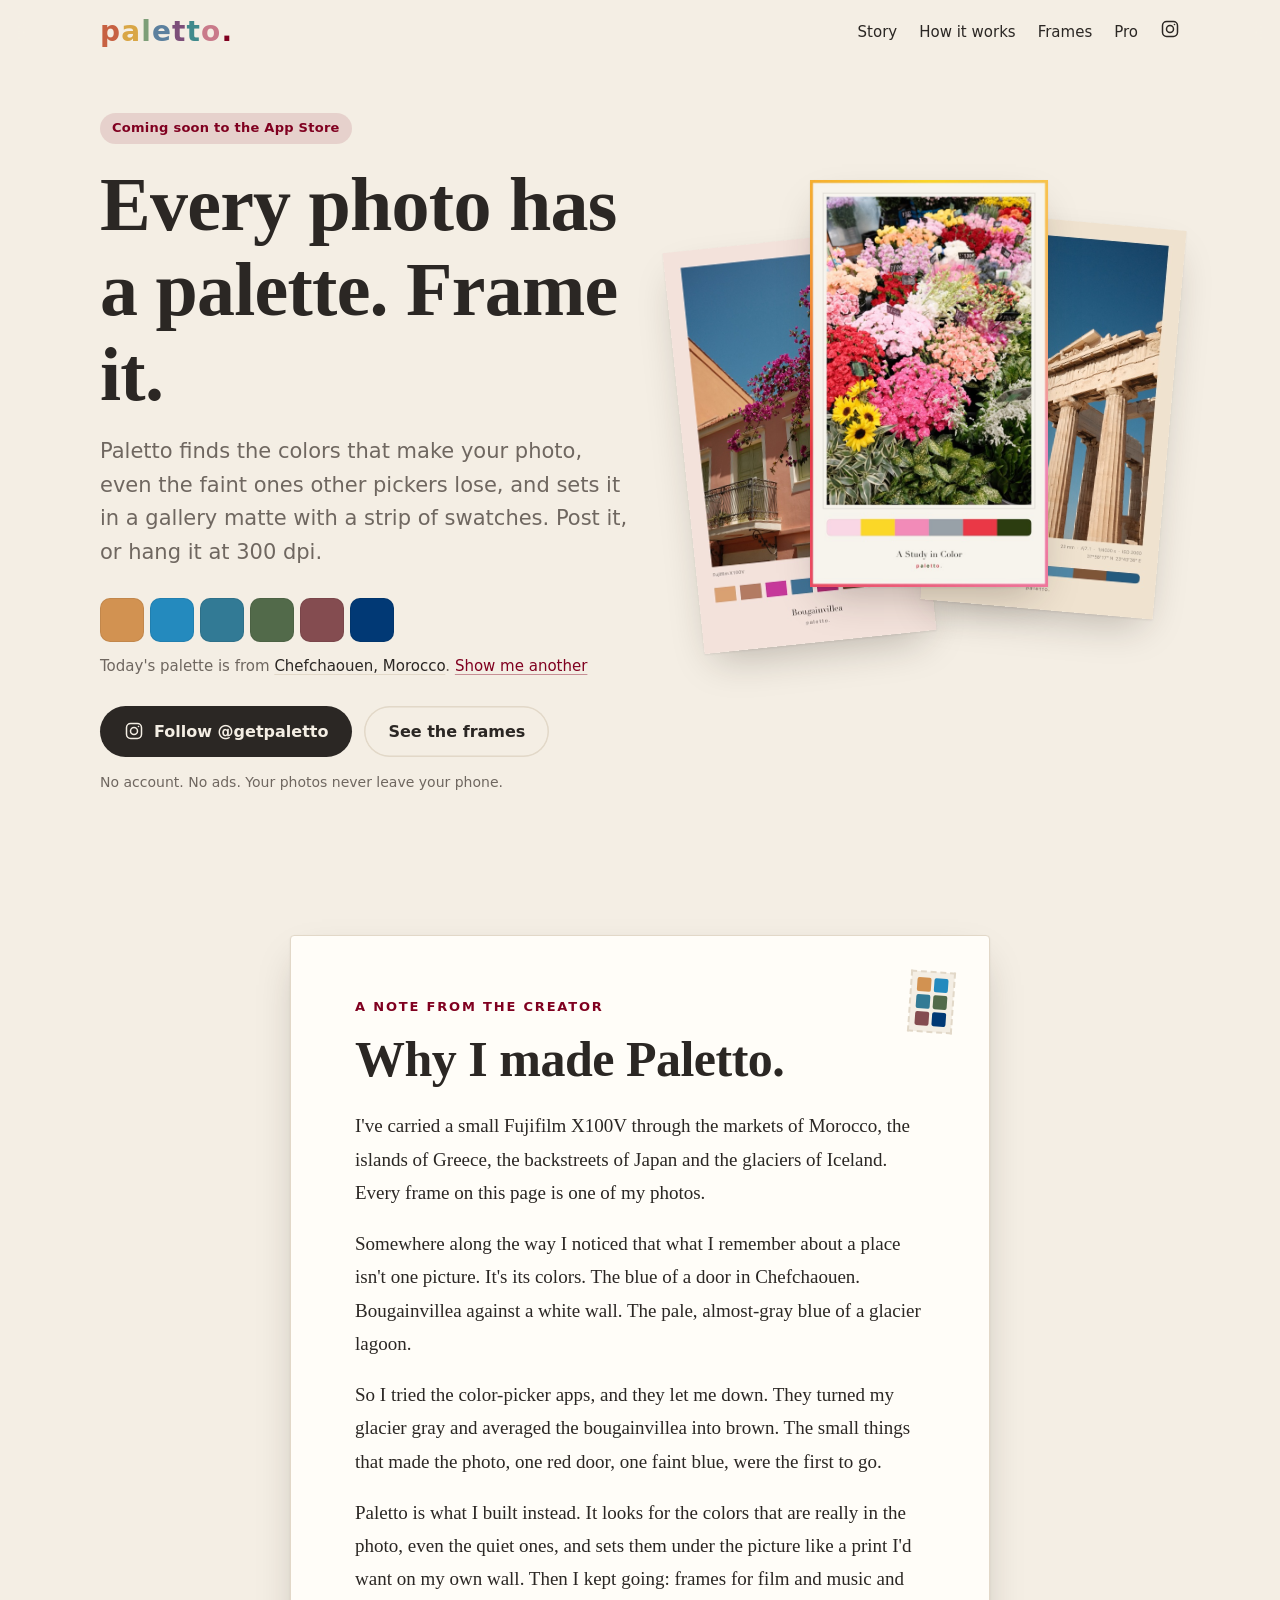
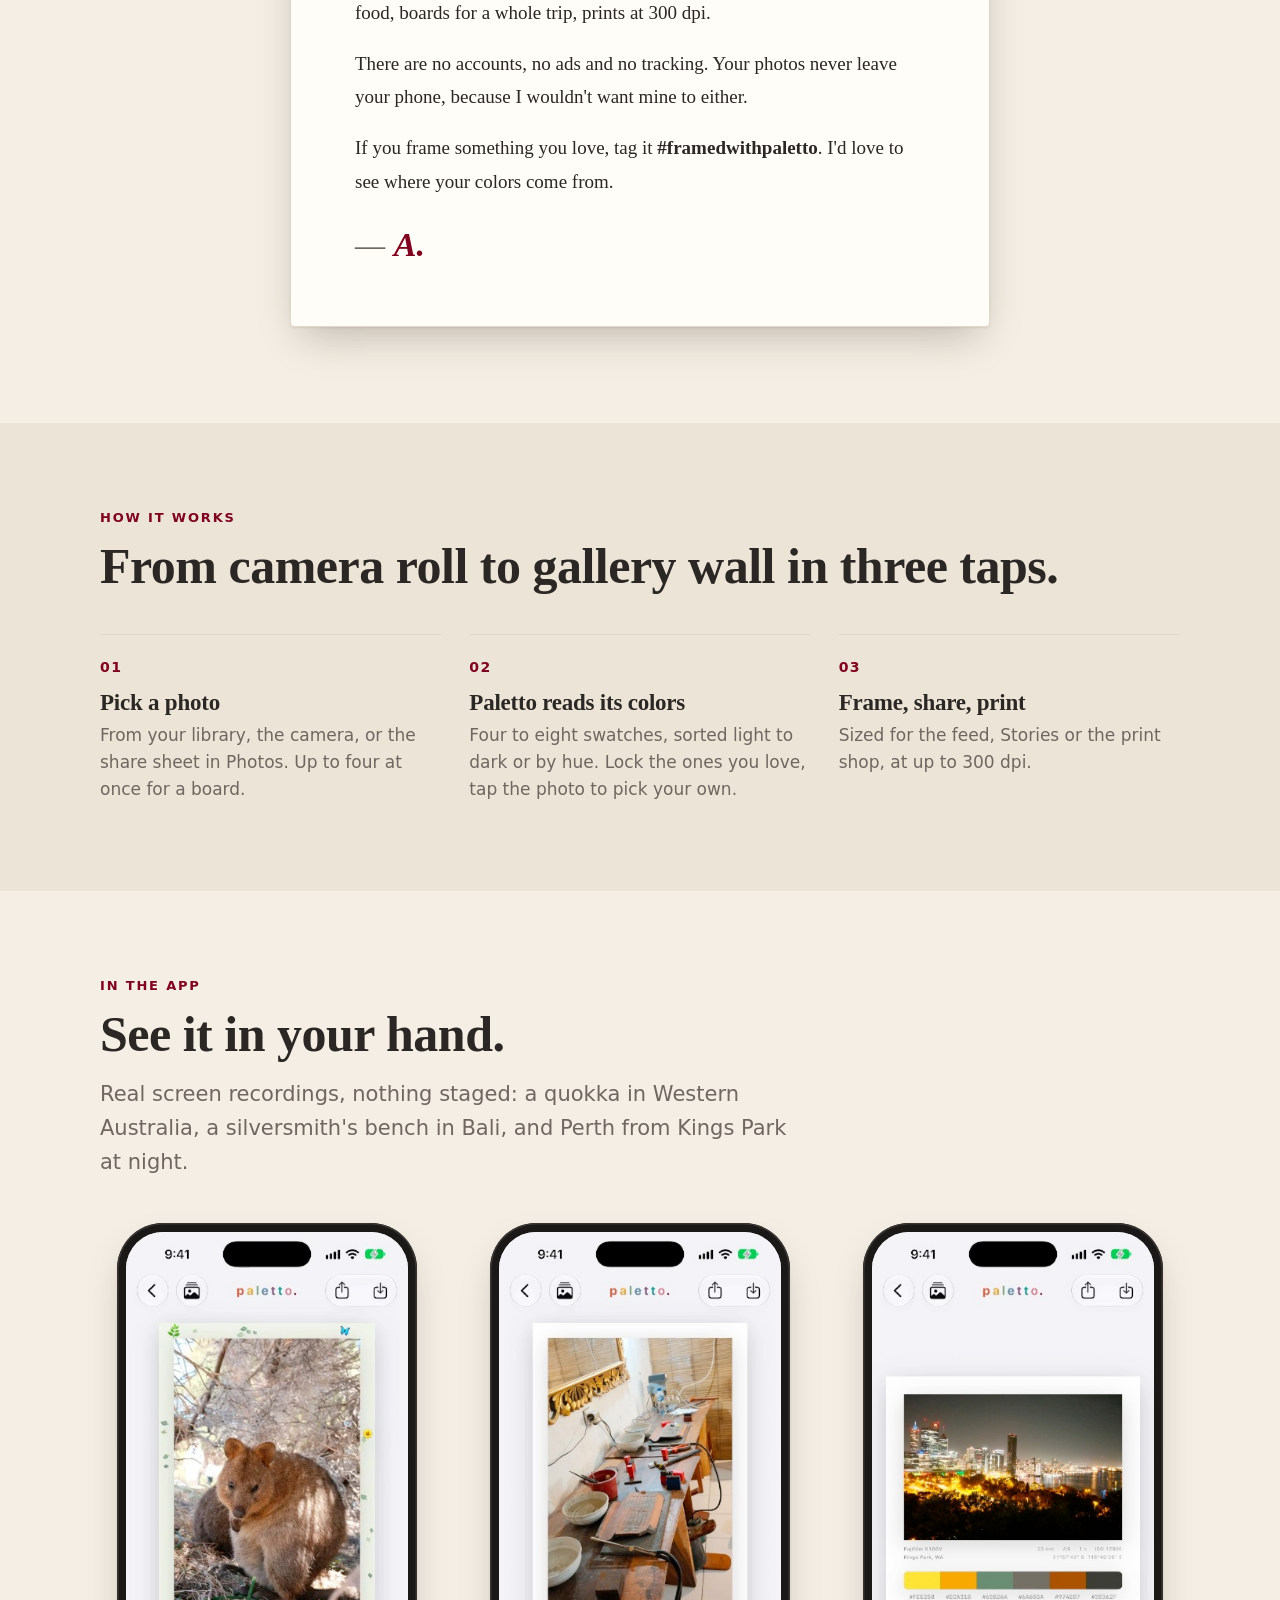
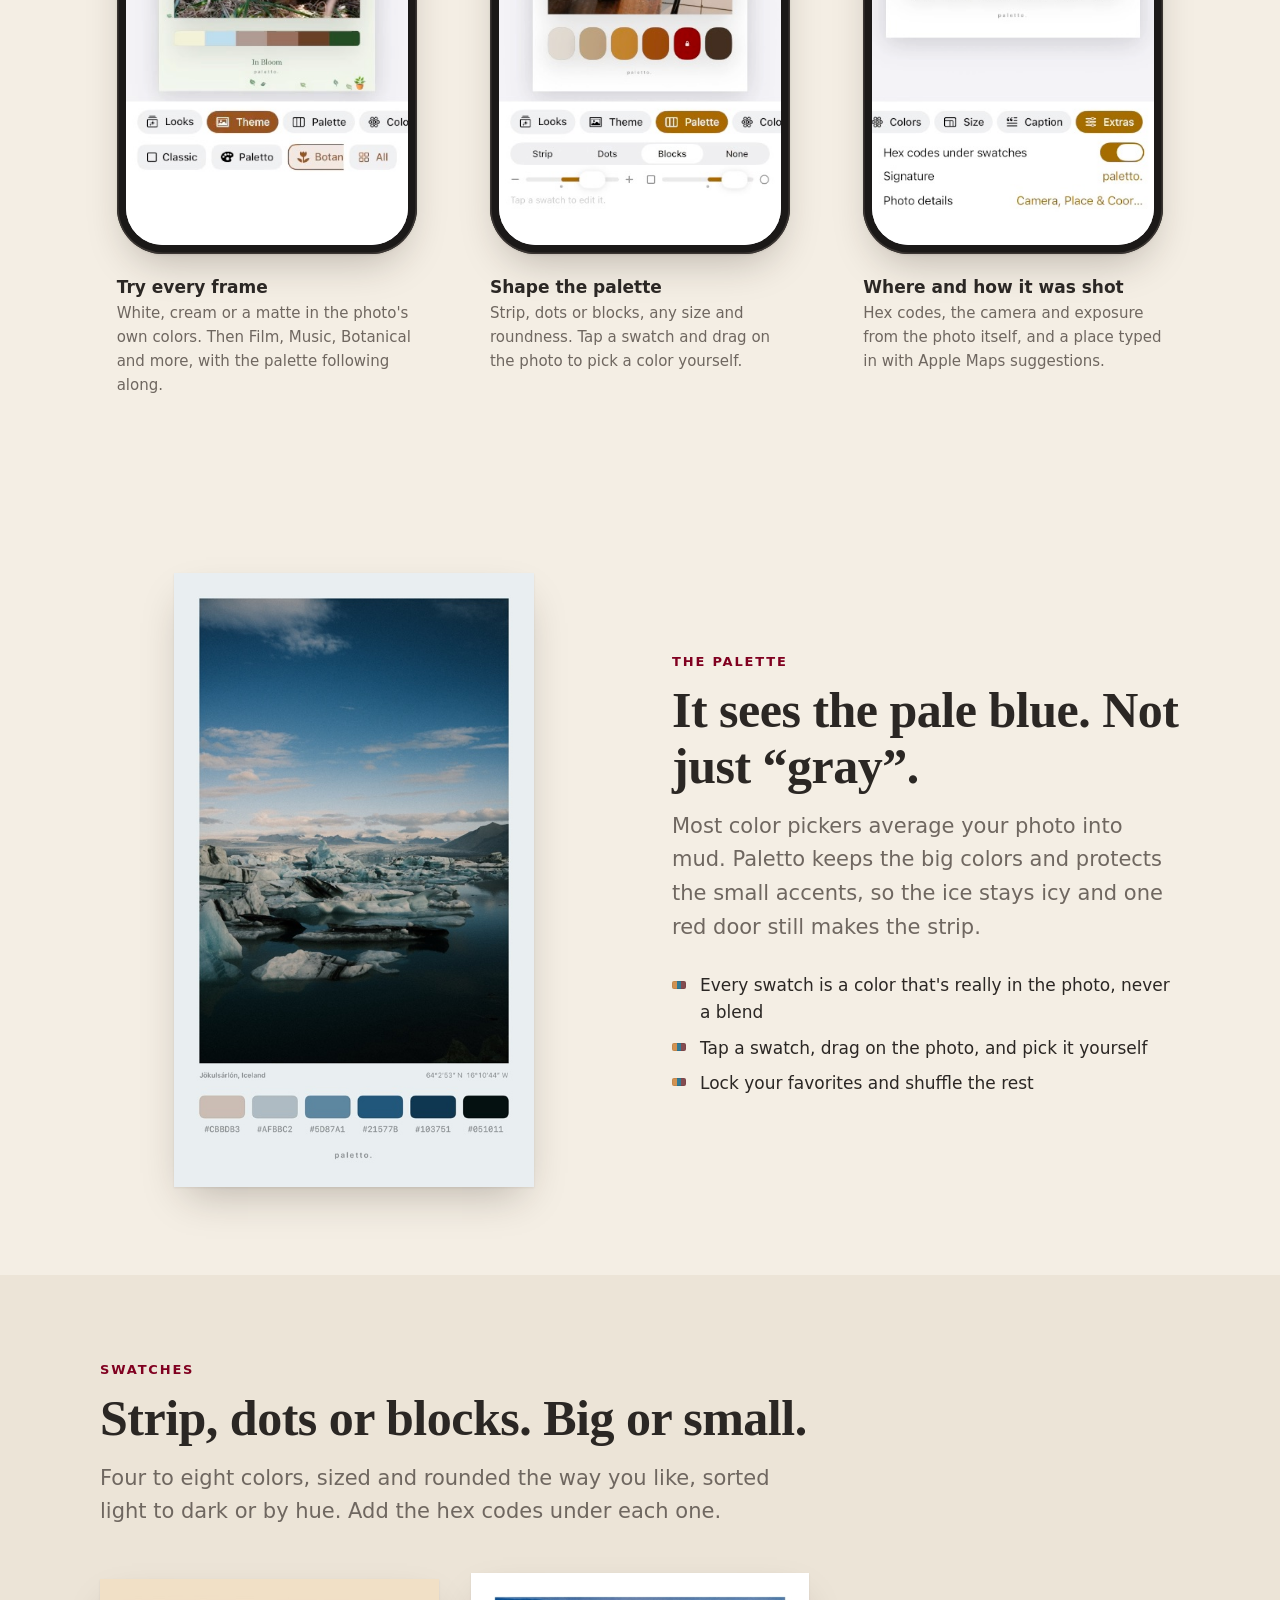
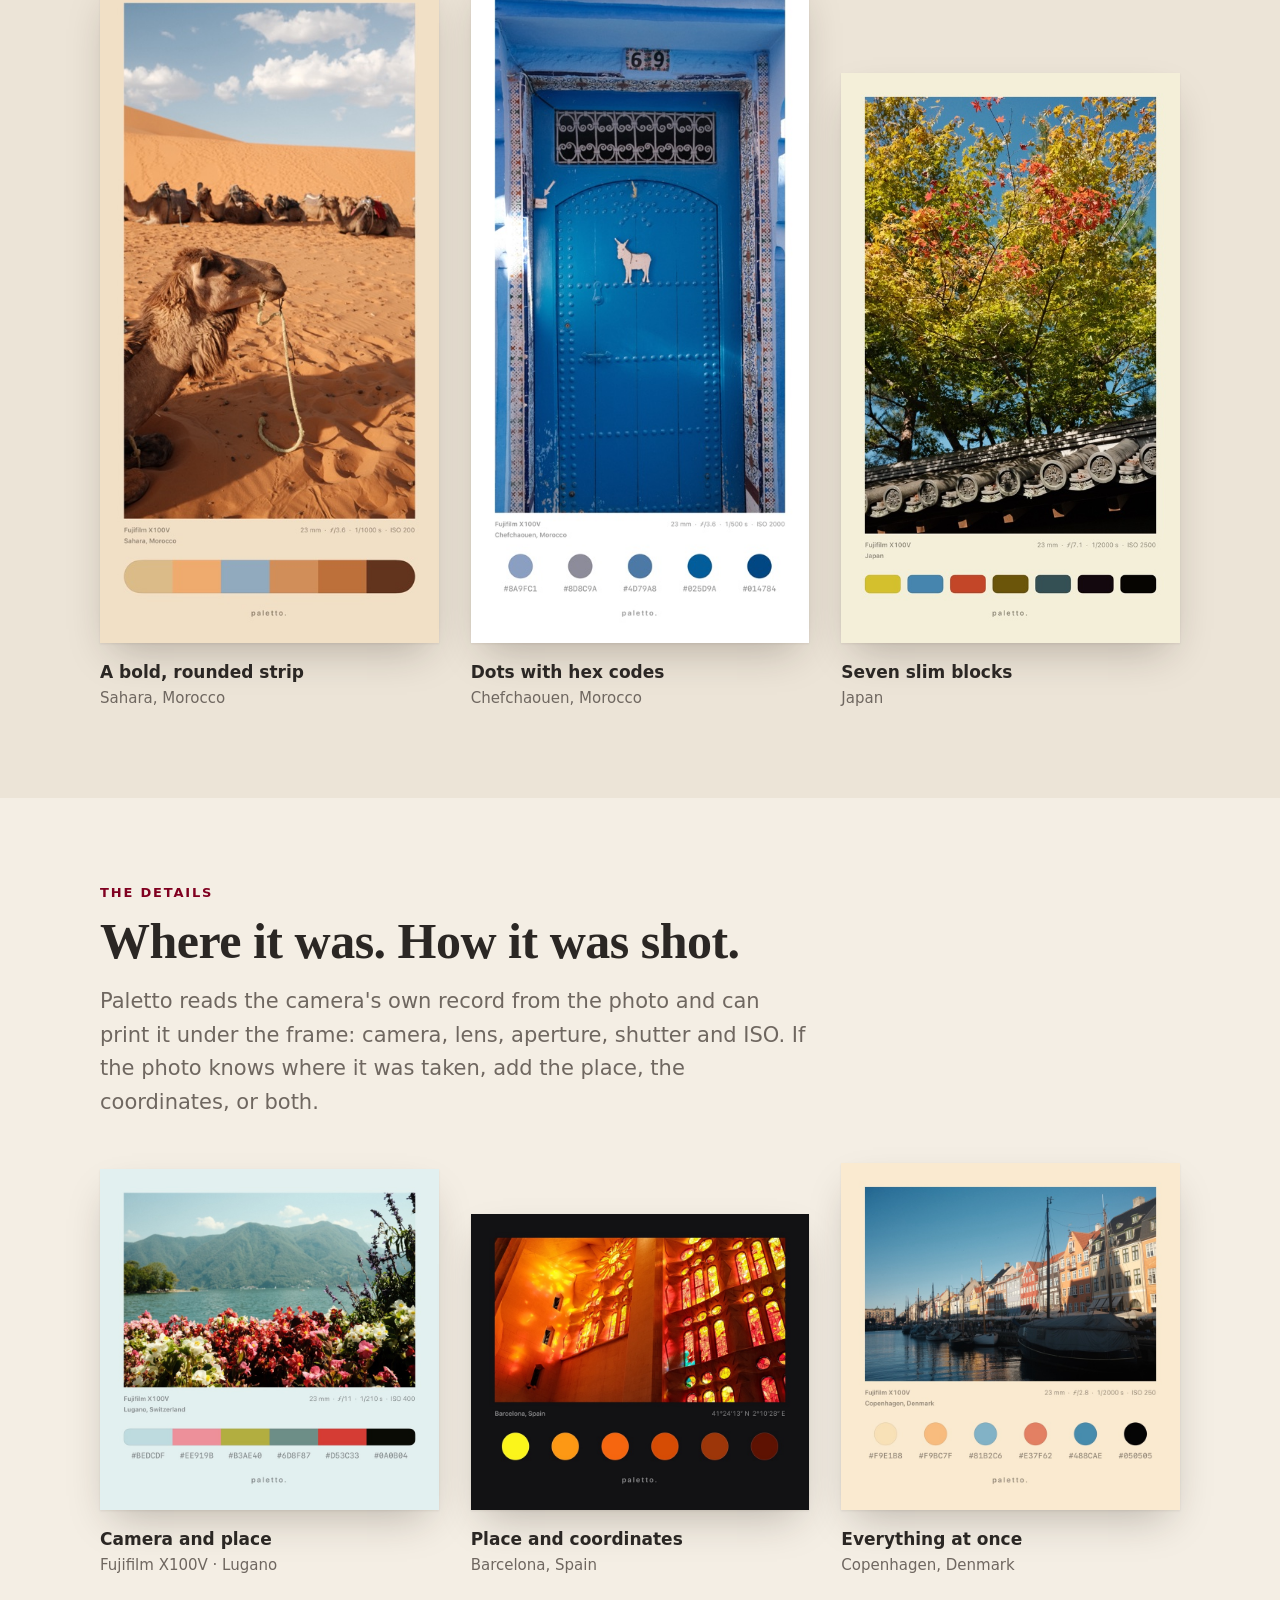
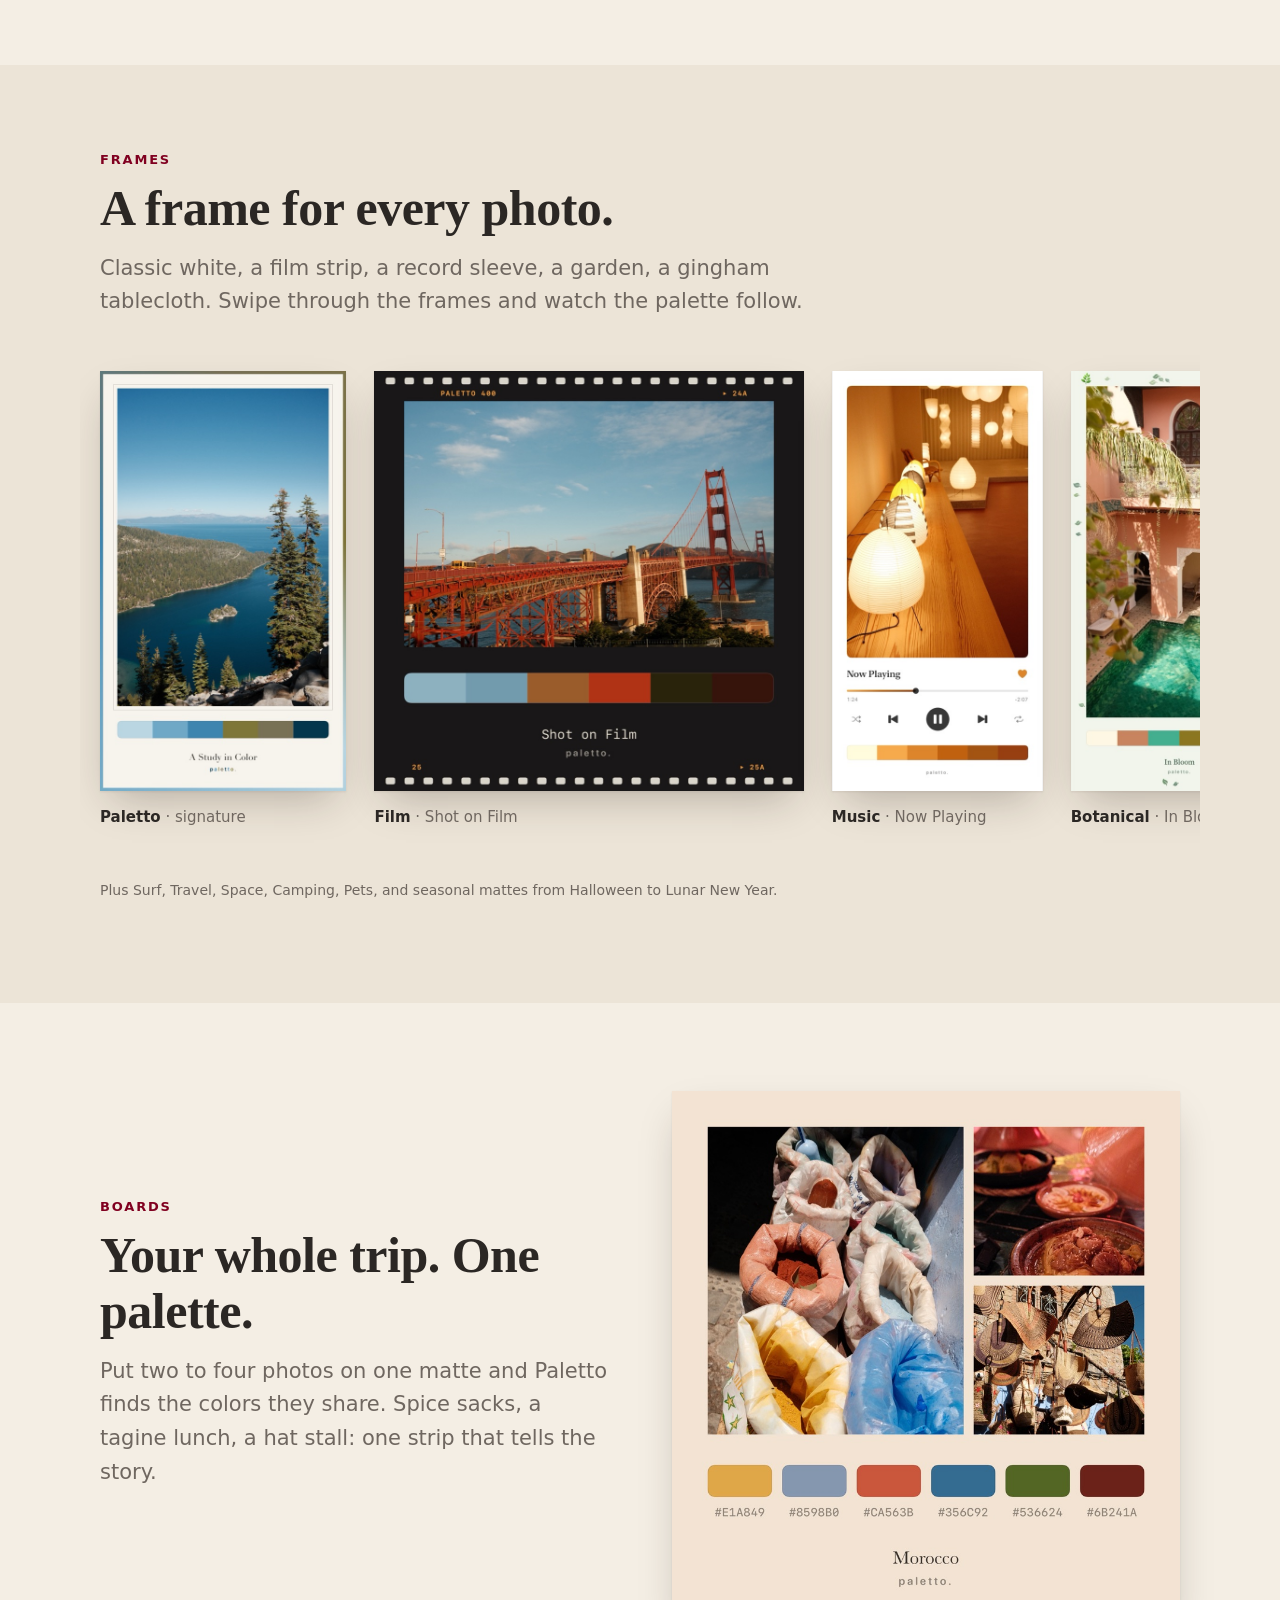
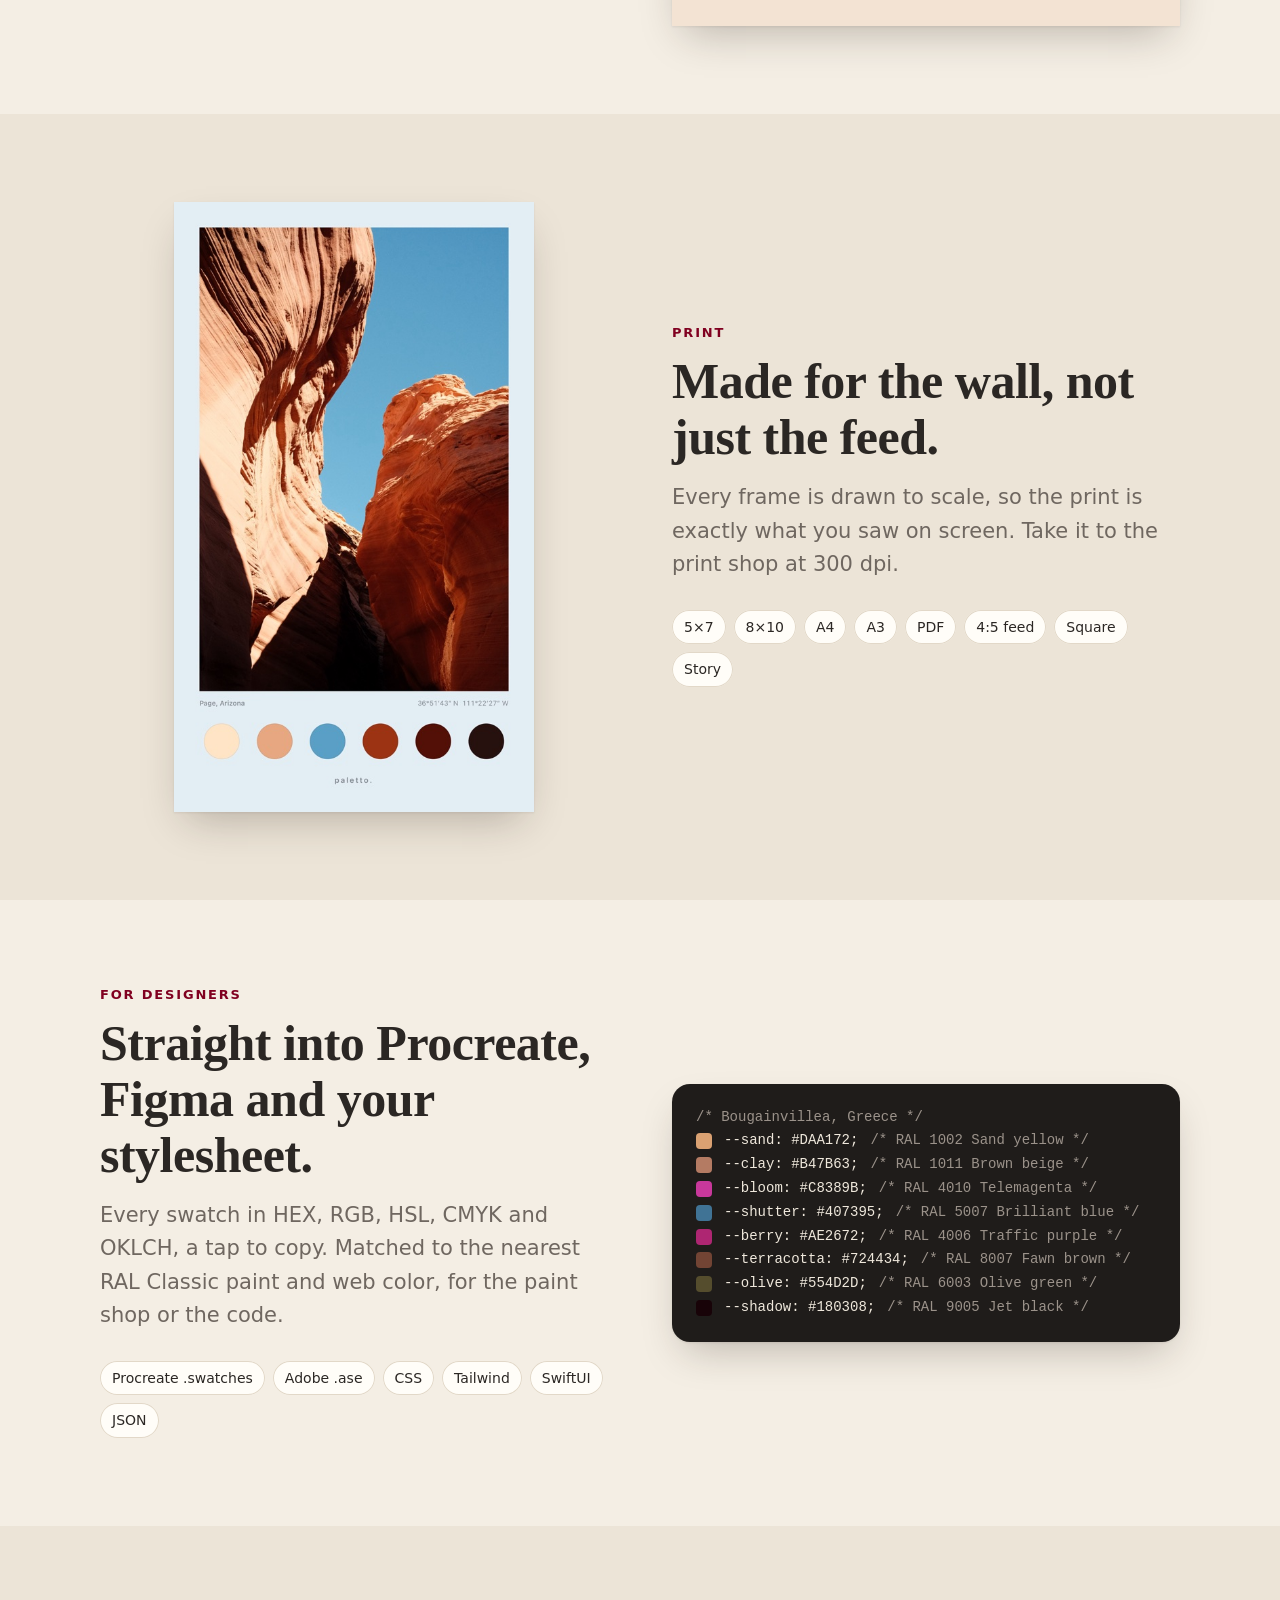
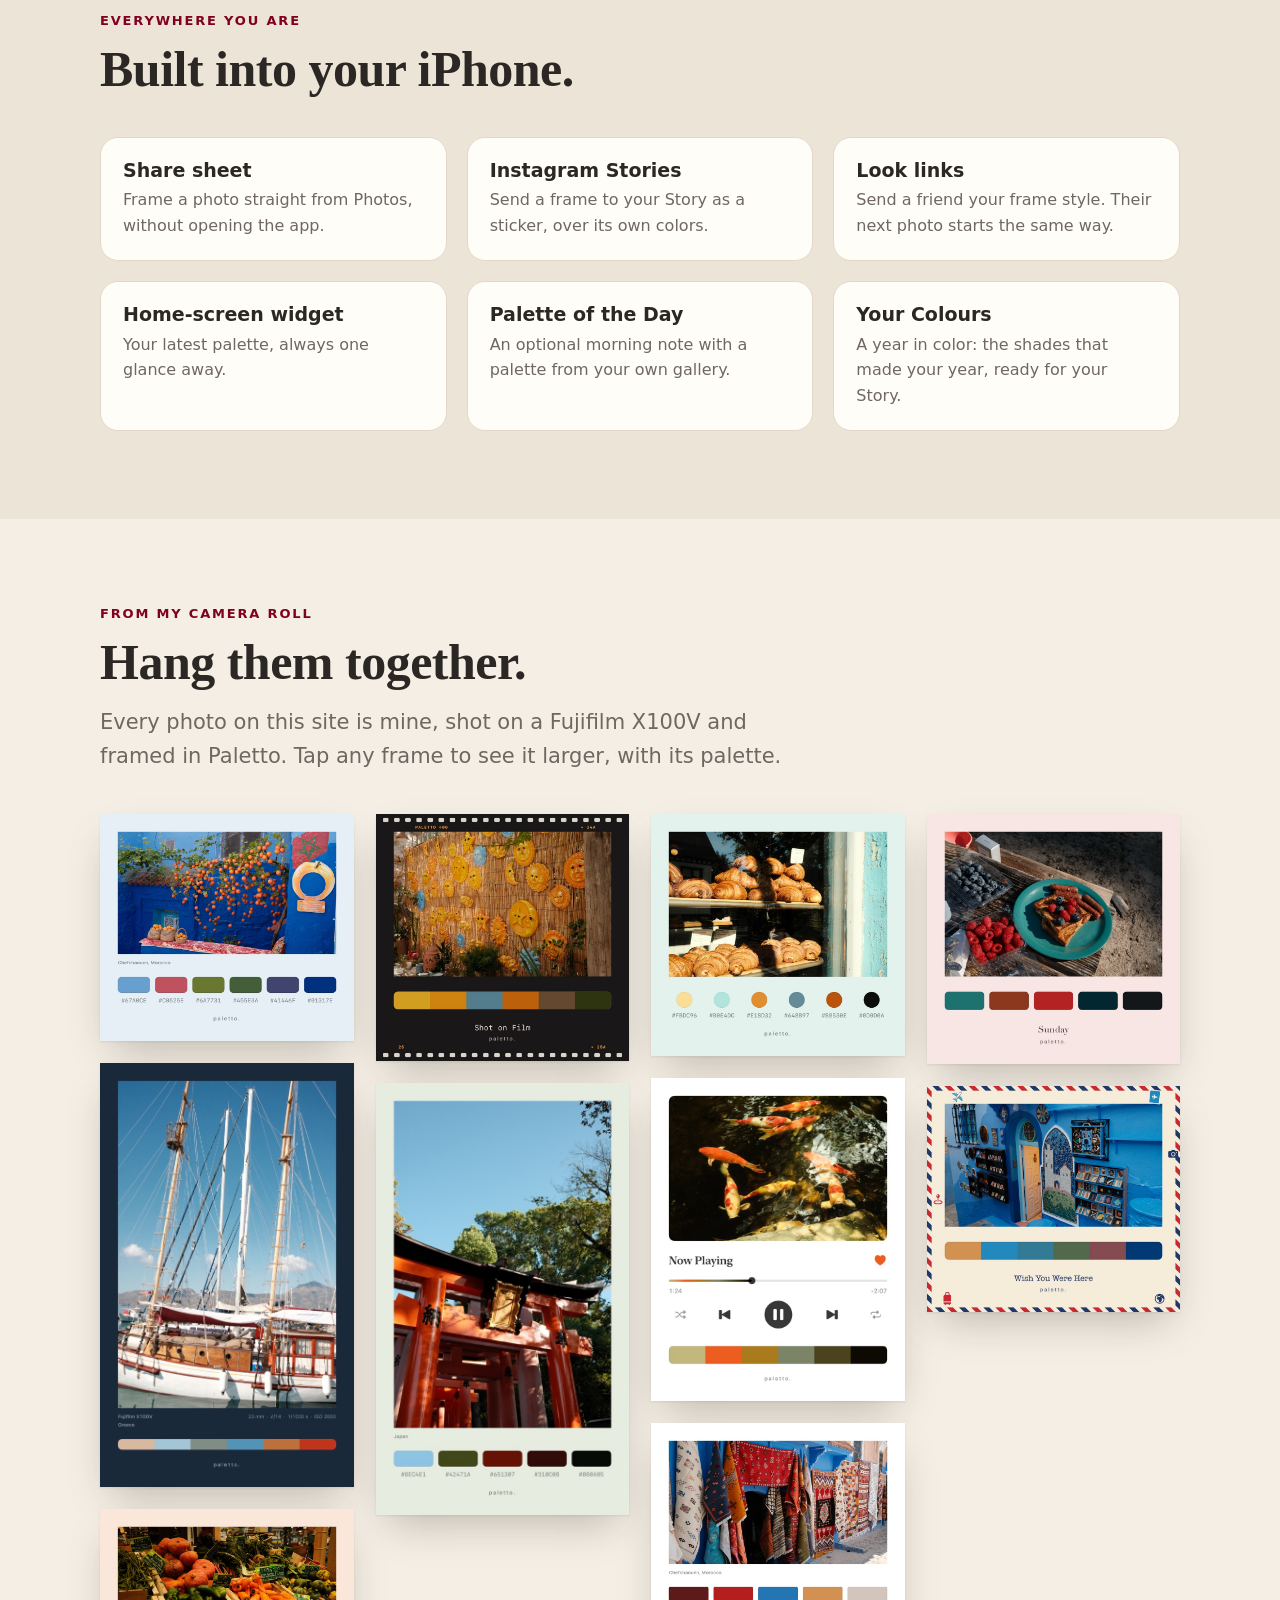
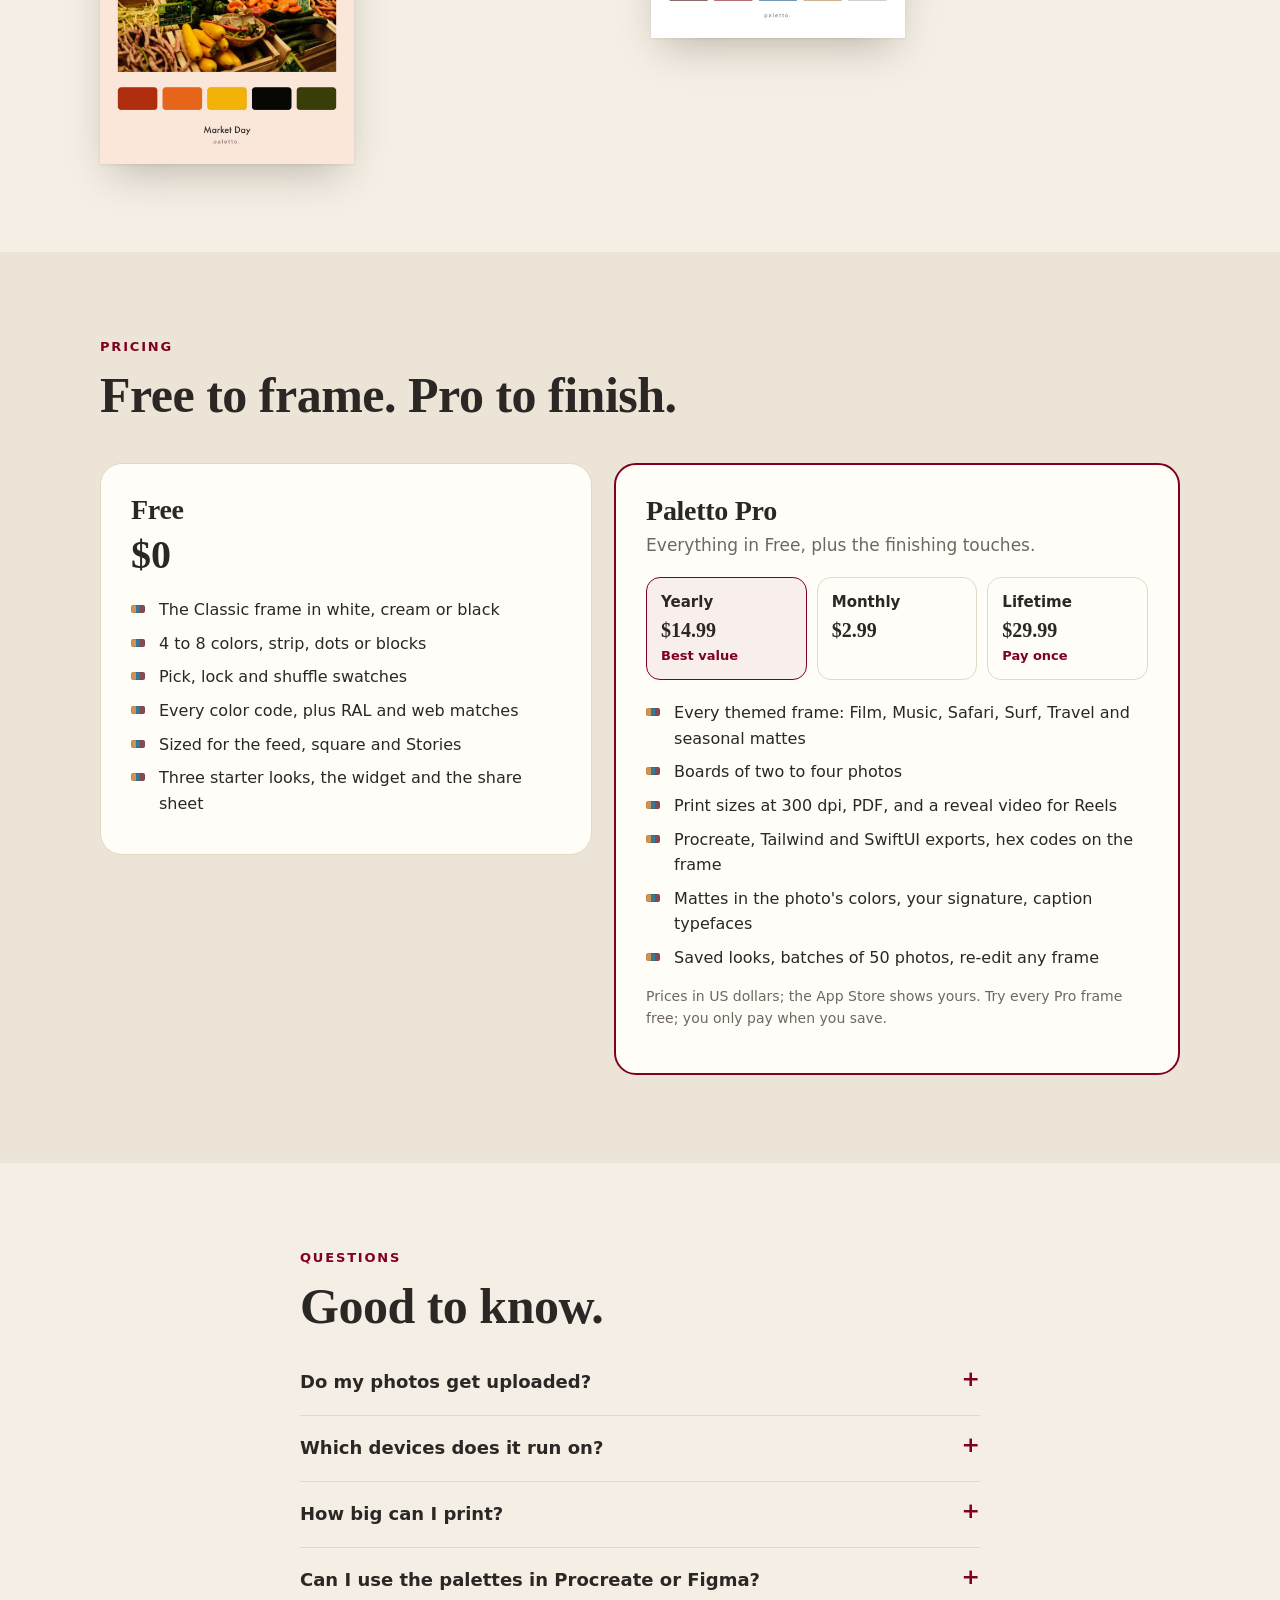
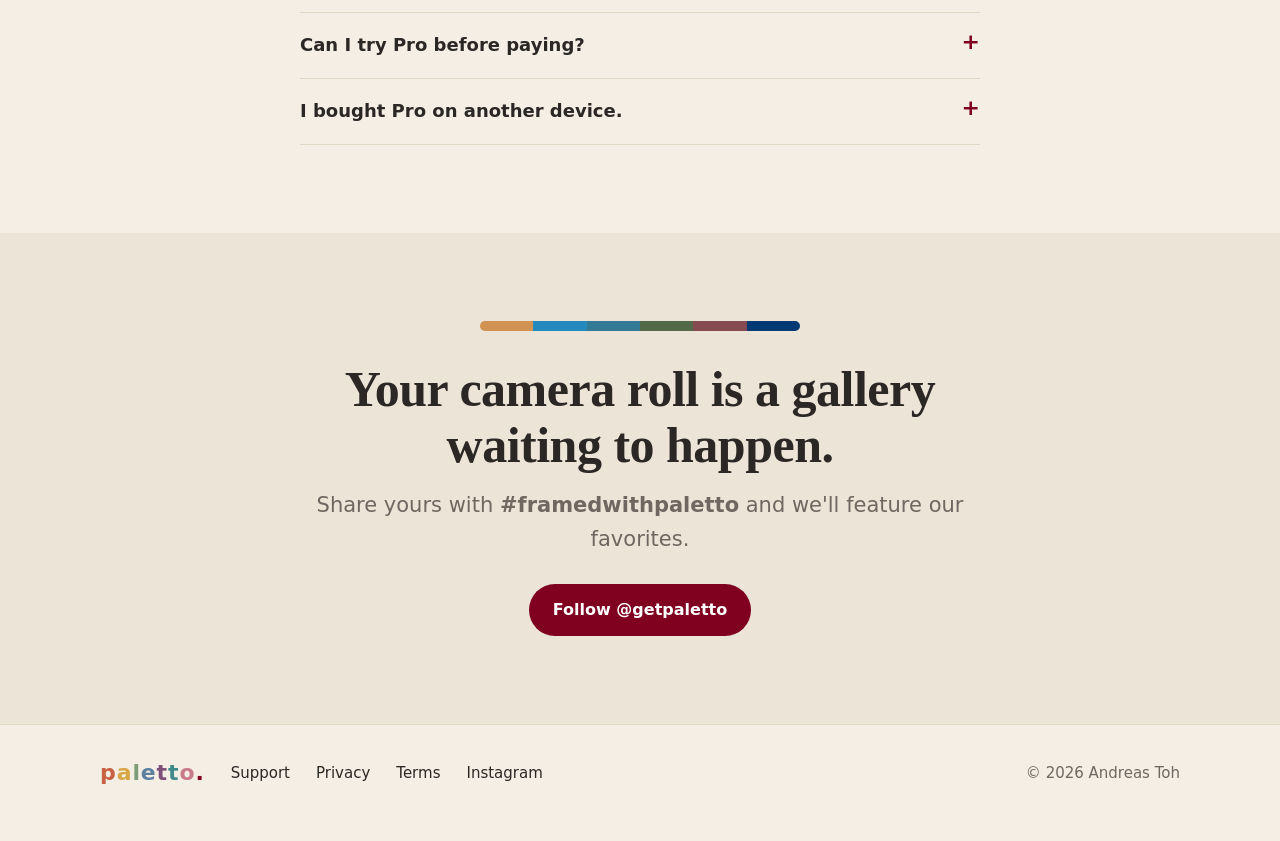
==== commit 0a640eaf: "In the app: three screen recordings" ====
--- a/index.html
+++ b/index.html
@@ -138,6 +138,29 @@
     </div>
   </section>
 
+  <!-- In the app: screen recordings made with Marketing/tools/clip.swift -->
+  <section id="app" class="in-app">
+    <div class="wrap">
+      <p class="kicker">In the app</p>
+      <h2 class="reveal">See it in your hand.</h2>
+      <p class="lede reveal">Real screen recordings, nothing staged: a quokka in Western Australia, a silversmith's bench in Bali, and Perth from Kings Park at night.</p>
+      <div class="phones reveal">
+        <figure>
+          <div class="phone"><video data-autoplay muted loop playsinline preload="none" width="360" height="782" poster="media/app-frames.jpg" aria-label="Screen recording: a photo of a quokka switches between a white, cream and colored matte, then the Paletto, Film, Music and Botanical frames"><source src="media/app-frames.mp4" type="video/mp4"></video></div>
+          <figcaption><b>Try every frame</b>White, cream or a matte in the photo's own colors. Then Film, Music, Botanical and more, with the palette following along.</figcaption>
+        </figure>
+        <figure>
+          <div class="phone"><video data-autoplay muted loop playsinline preload="none" width="360" height="782" poster="media/app-palettes.jpg" aria-label="Screen recording: the swatches change from a strip to dots to large rounded blocks, then a finger drags across the photo and picks a red into the palette"><source src="media/app-palettes.mp4" type="video/mp4"></video></div>
+          <figcaption><b>Shape the palette</b>Strip, dots or blocks, any size and roundness. Tap a swatch and drag on the photo to pick a color yourself.</figcaption>
+        </figure>
+        <figure>
+          <div class="phone"><video data-autoplay muted loop playsinline preload="none" width="360" height="782" poster="media/app-details.jpg" aria-label="Screen recording: hex codes appear under the swatches, then the camera settings, then the place Kings Park, WA and its coordinates are added under the photo"><source src="media/app-details.mp4" type="video/mp4"></video></div>
+          <figcaption><b>Where and how it was shot</b>Hex codes, the camera and exposure from the photo itself, and a place typed in with Apple Maps suggestions.</figcaption>
+        </figure>
+      </div>
+    </div>
+  </section>
+
   <!-- Extraction -->
   <section>
     <div class="wrap split">
--- a/style.css
+++ b/style.css
@@ -193,6 +193,21 @@
 .rail figcaption b { color: var(--text); font-weight: 600; }
 @media (max-width: 640px) { .rail img { height: 340px; } }
 
+/* In the app: three phones playing screen recordings */
+.phones { display: grid; grid-template-columns: repeat(3, minmax(0, 1fr)); gap: 40px; margin-top: 44px; align-items: start; }
+.phones figure { margin: 0; }
+.phone {
+  background: #1b1918; padding: 9px; border-radius: 46px; max-width: 300px; margin: 0 auto;
+  box-shadow: var(--shadow), inset 0 0 0 1.5px #3a3532;
+}
+.phone video { display: block; width: 100%; height: auto; aspect-ratio: 360 / 782; border-radius: 37px; background: #f2f2f7; cursor: pointer; }
+.phones figcaption { margin: 20px auto 0; max-width: 300px; font-size: 15px; color: var(--muted); }
+.phones figcaption b { display: block; color: var(--text); font-size: 17px; font-weight: 600; }
+@media (max-width: 760px) {
+  .phones { display: flex; overflow-x: auto; scroll-snap-type: x mandatory; gap: 24px; margin: 36px -20px 0; padding: 0 20px 12px; }
+  .phones figure { flex: 0 0 72%; scroll-snap-align: center; }
+}
+
 /* Three frames side by side (swatch styles, details) */
 .trio { display: grid; grid-template-columns: repeat(3, minmax(0, 1fr)); gap: 32px; margin-top: 44px; align-items: end; }
 .trio figure { margin: 0; }
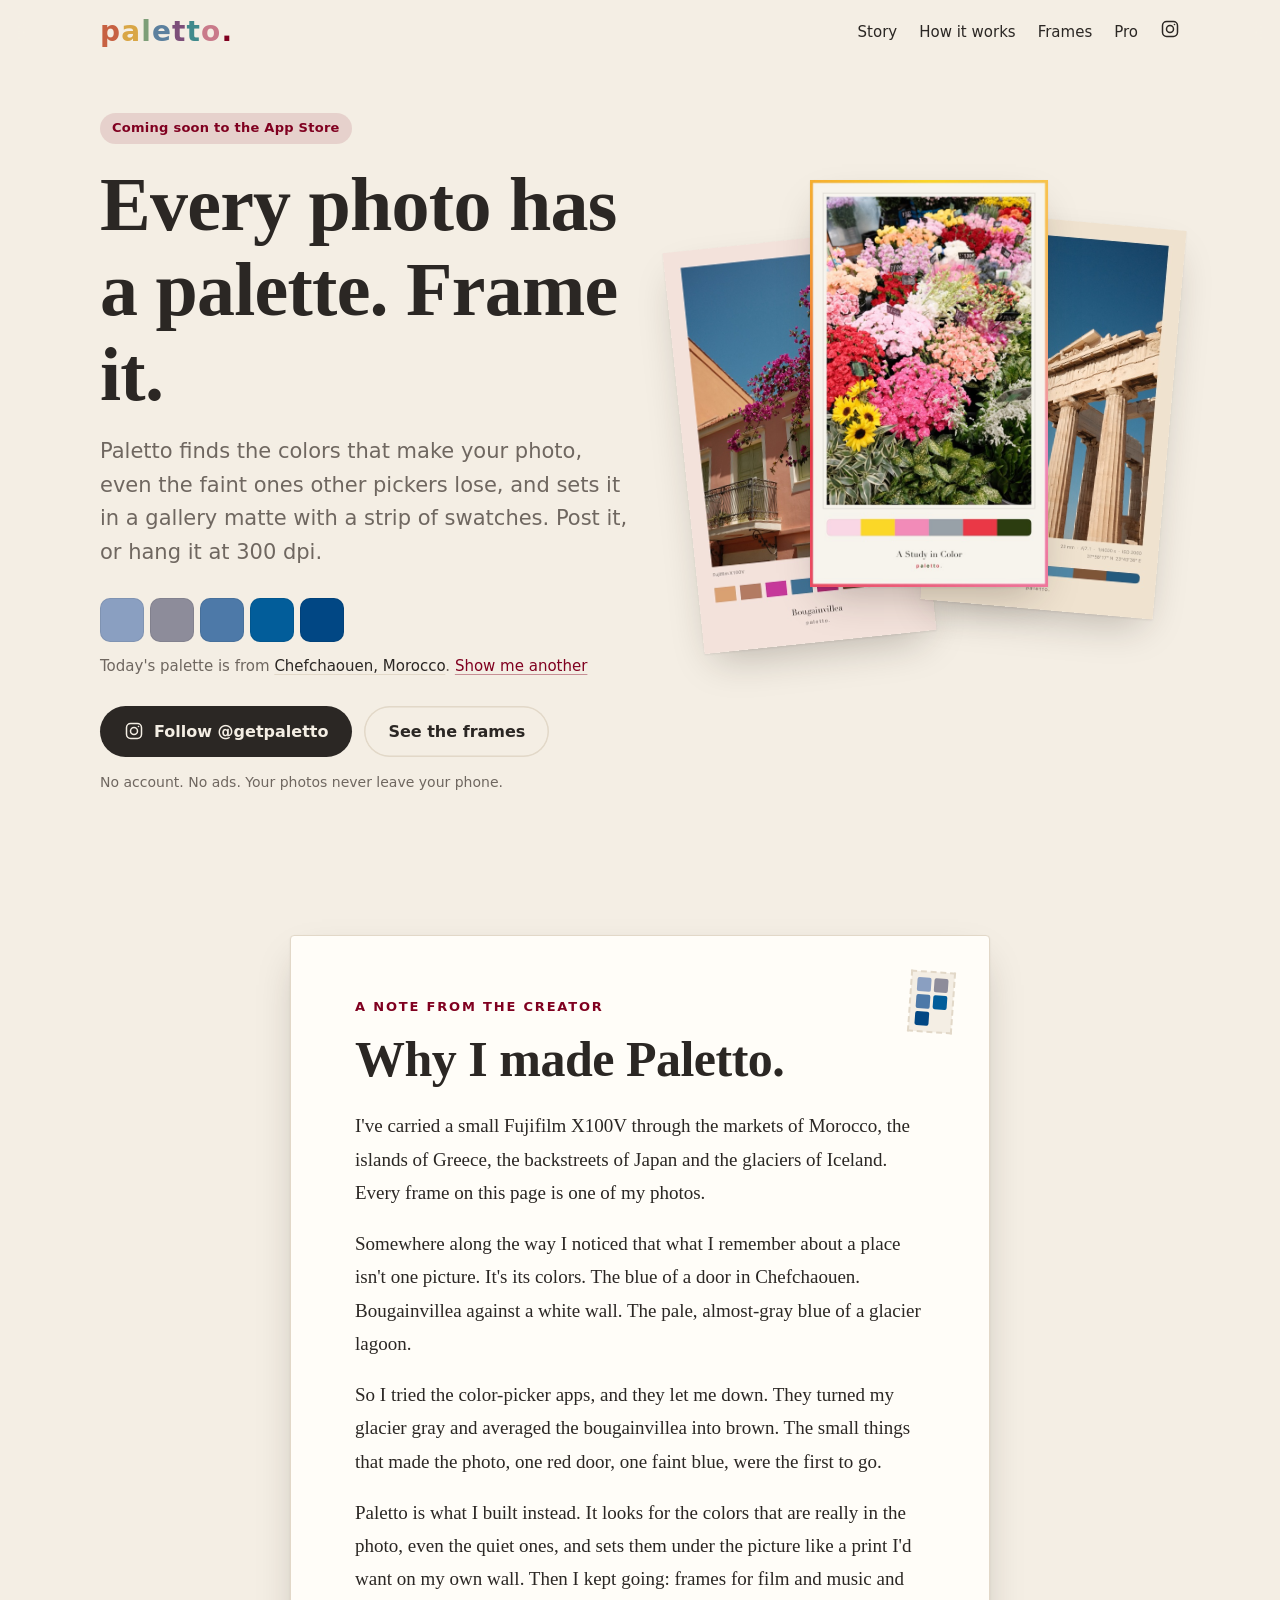
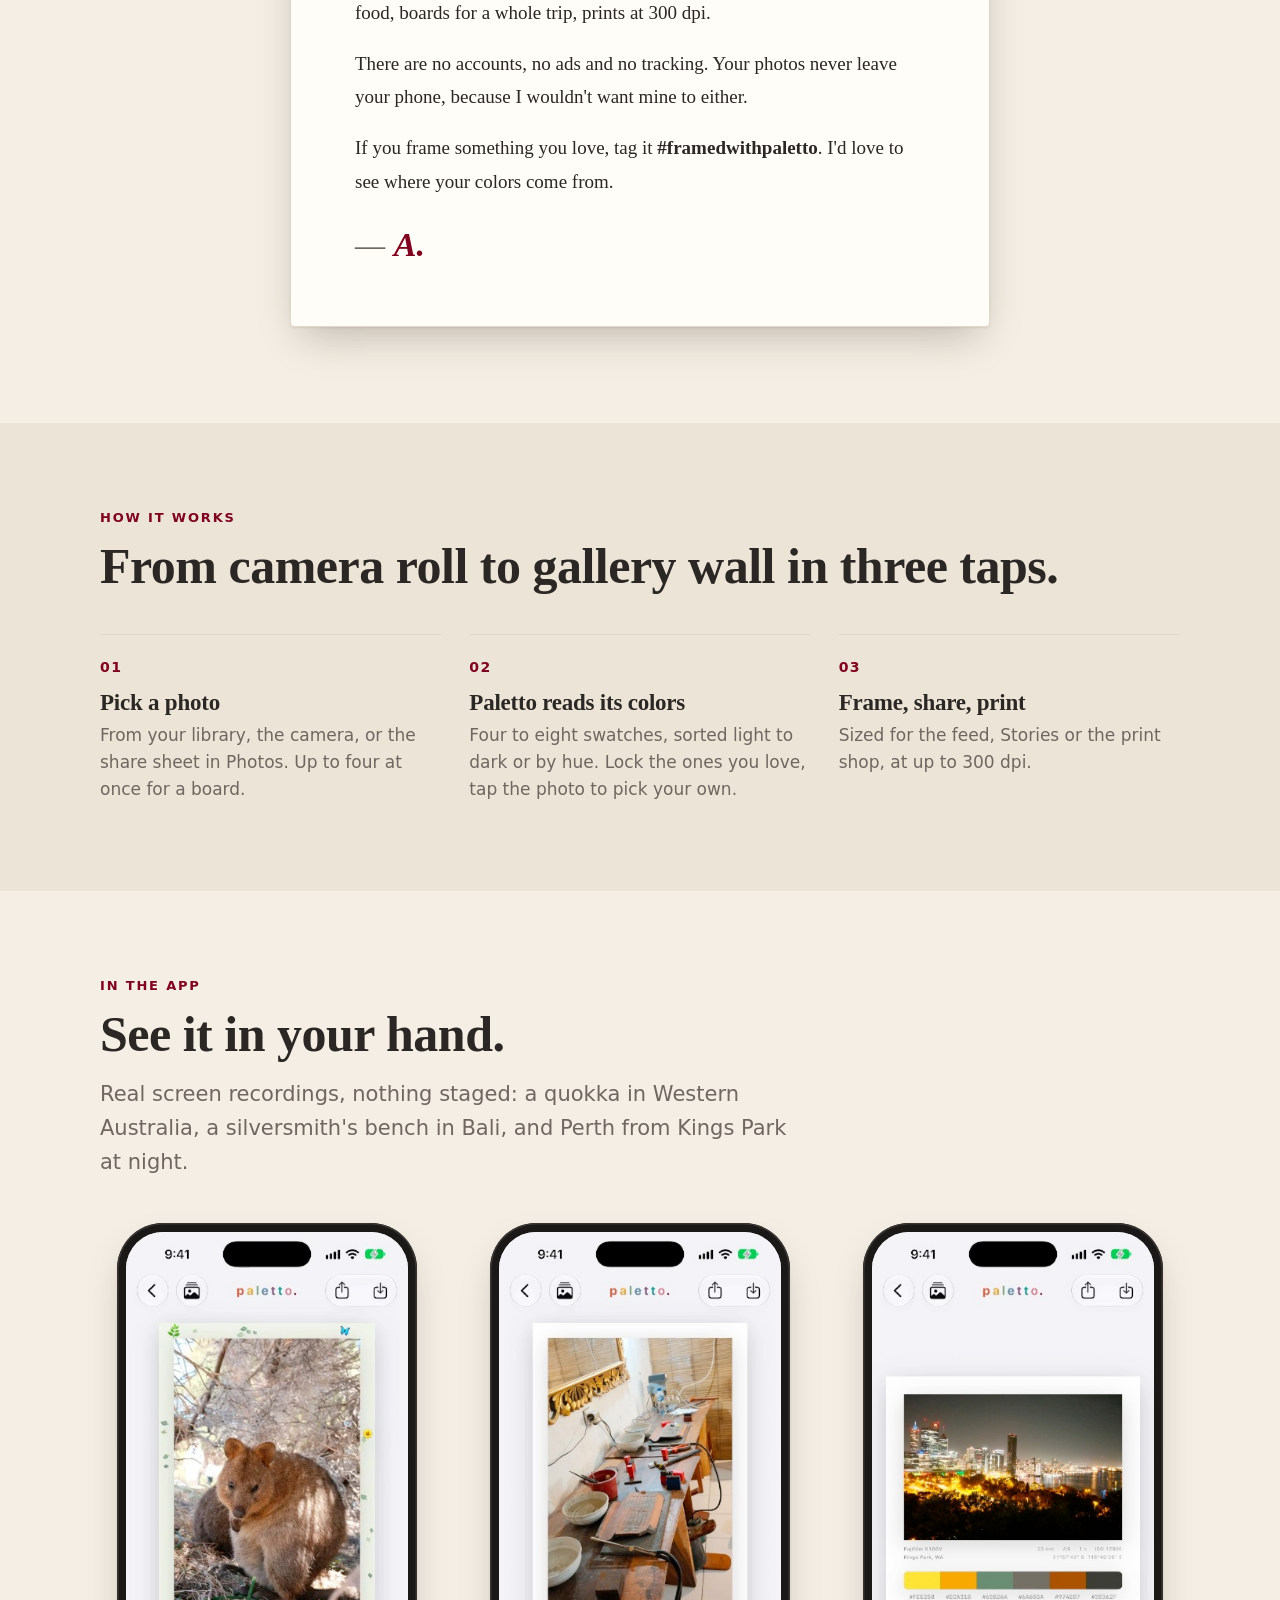
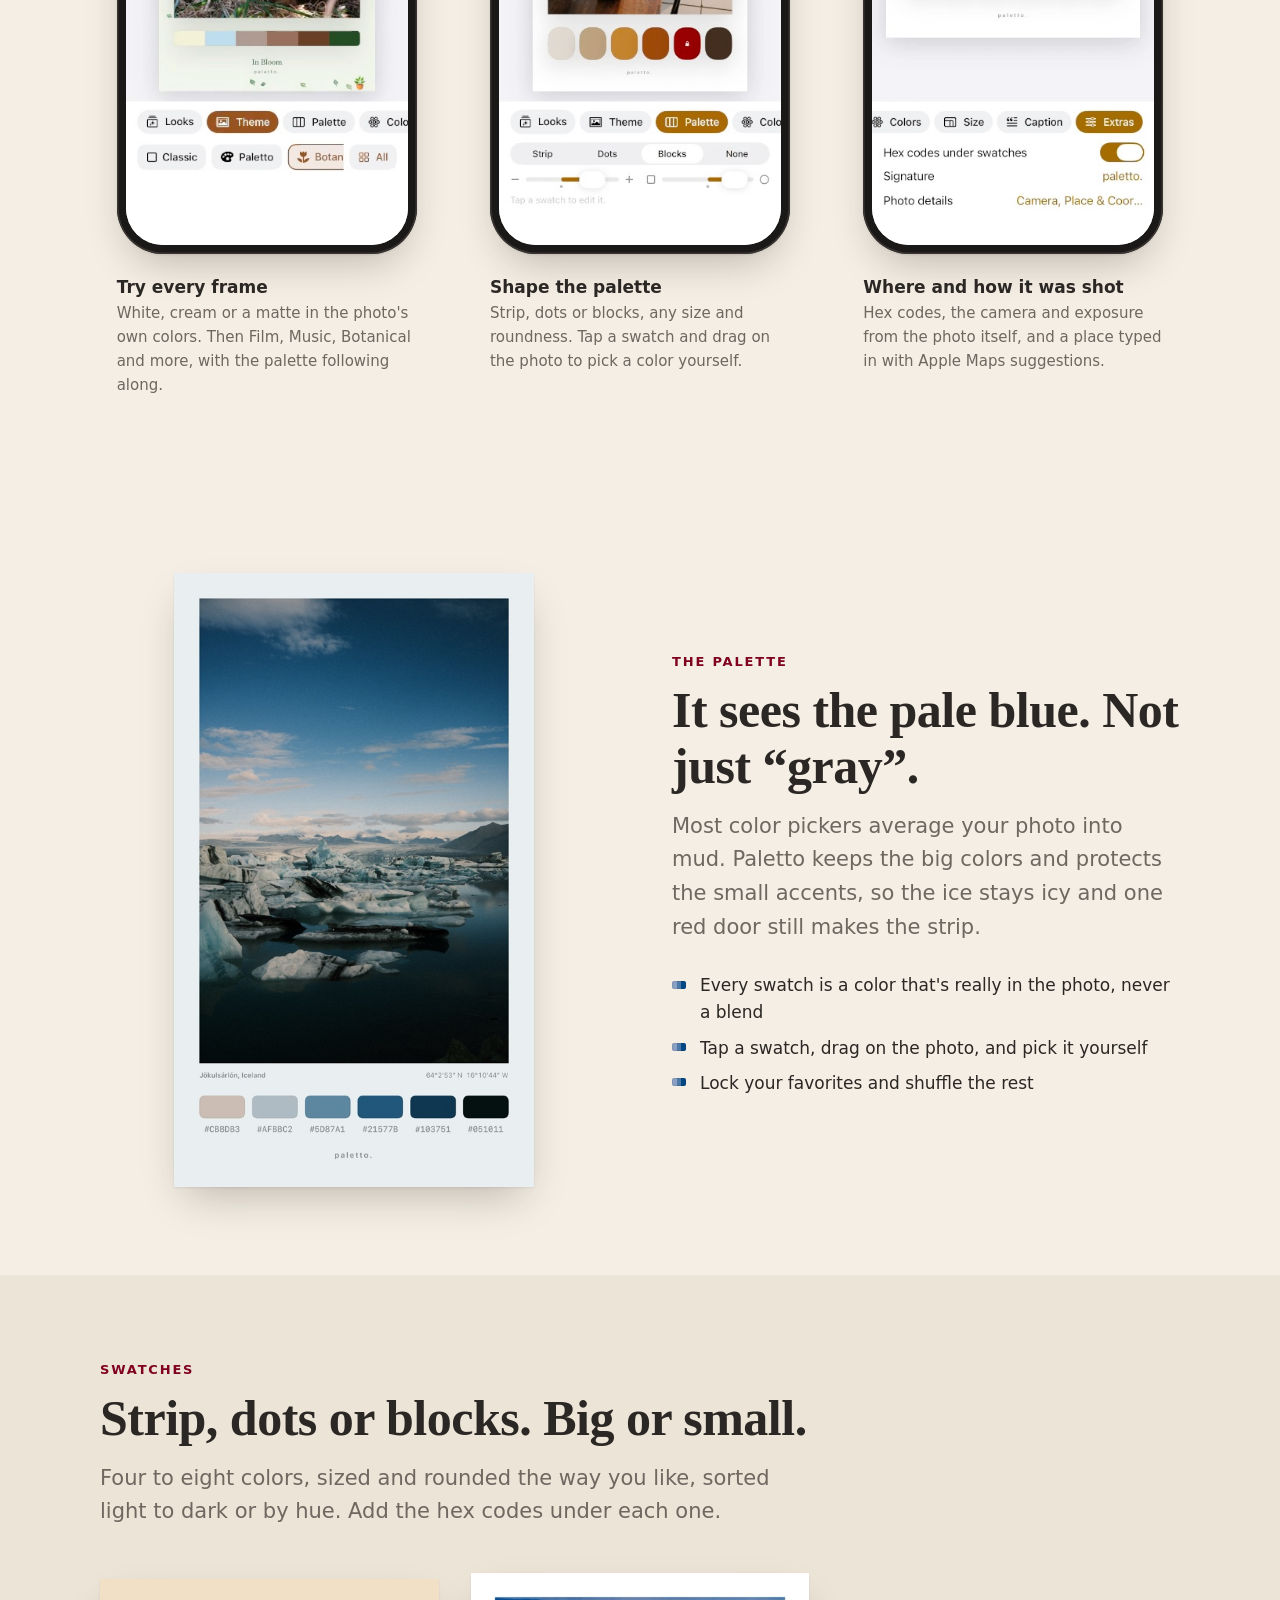
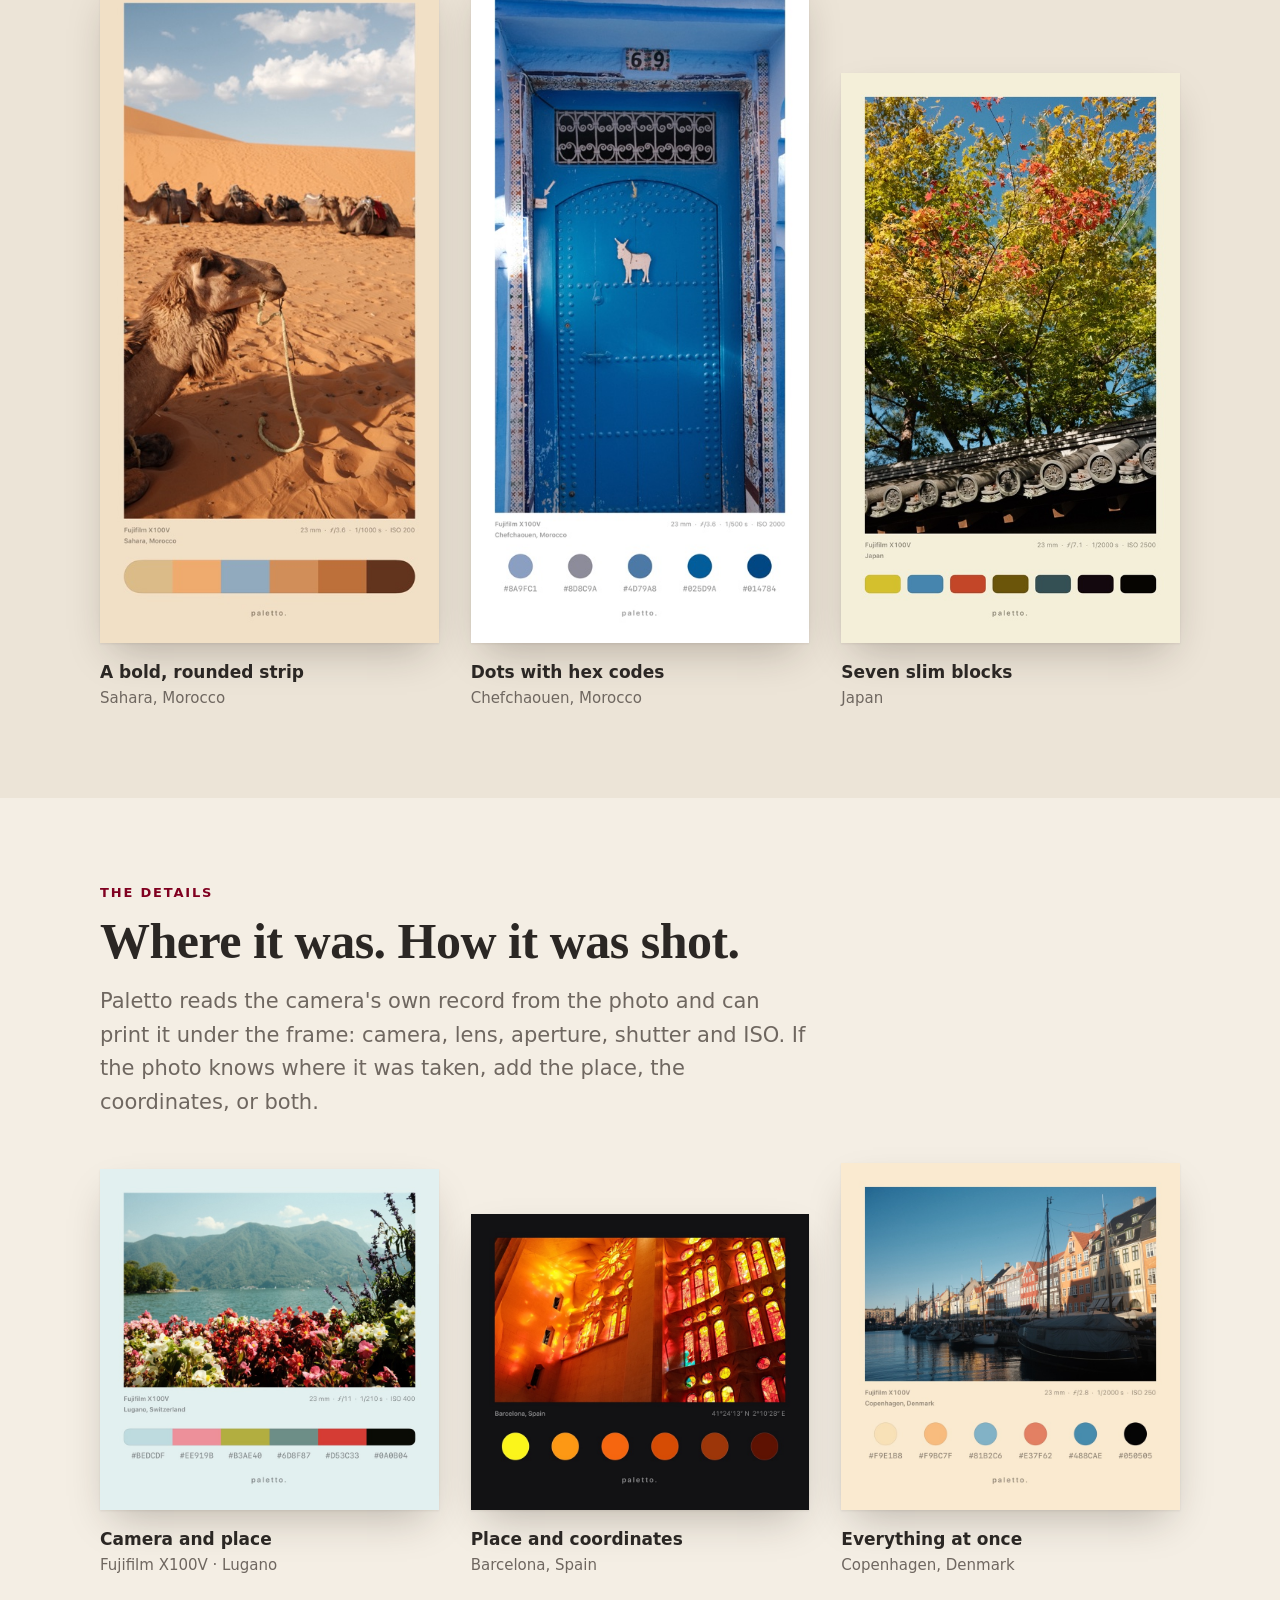
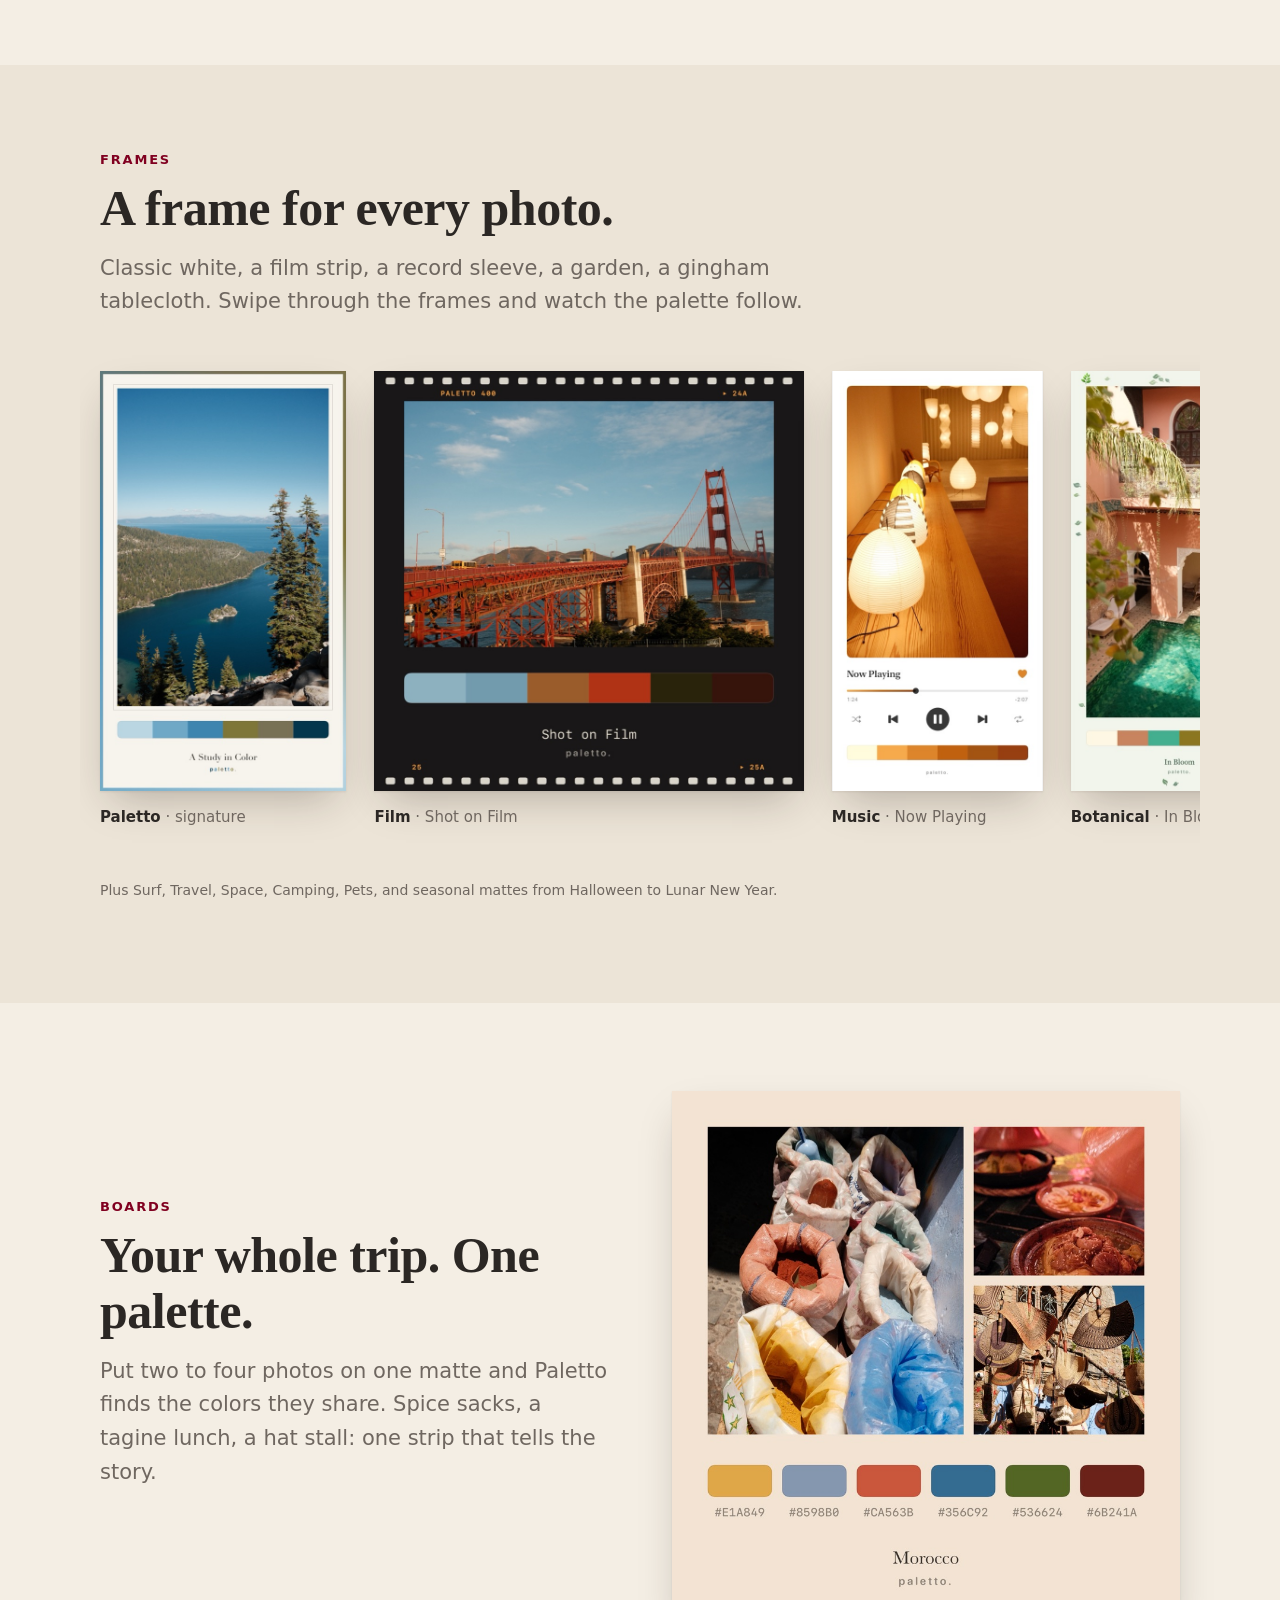
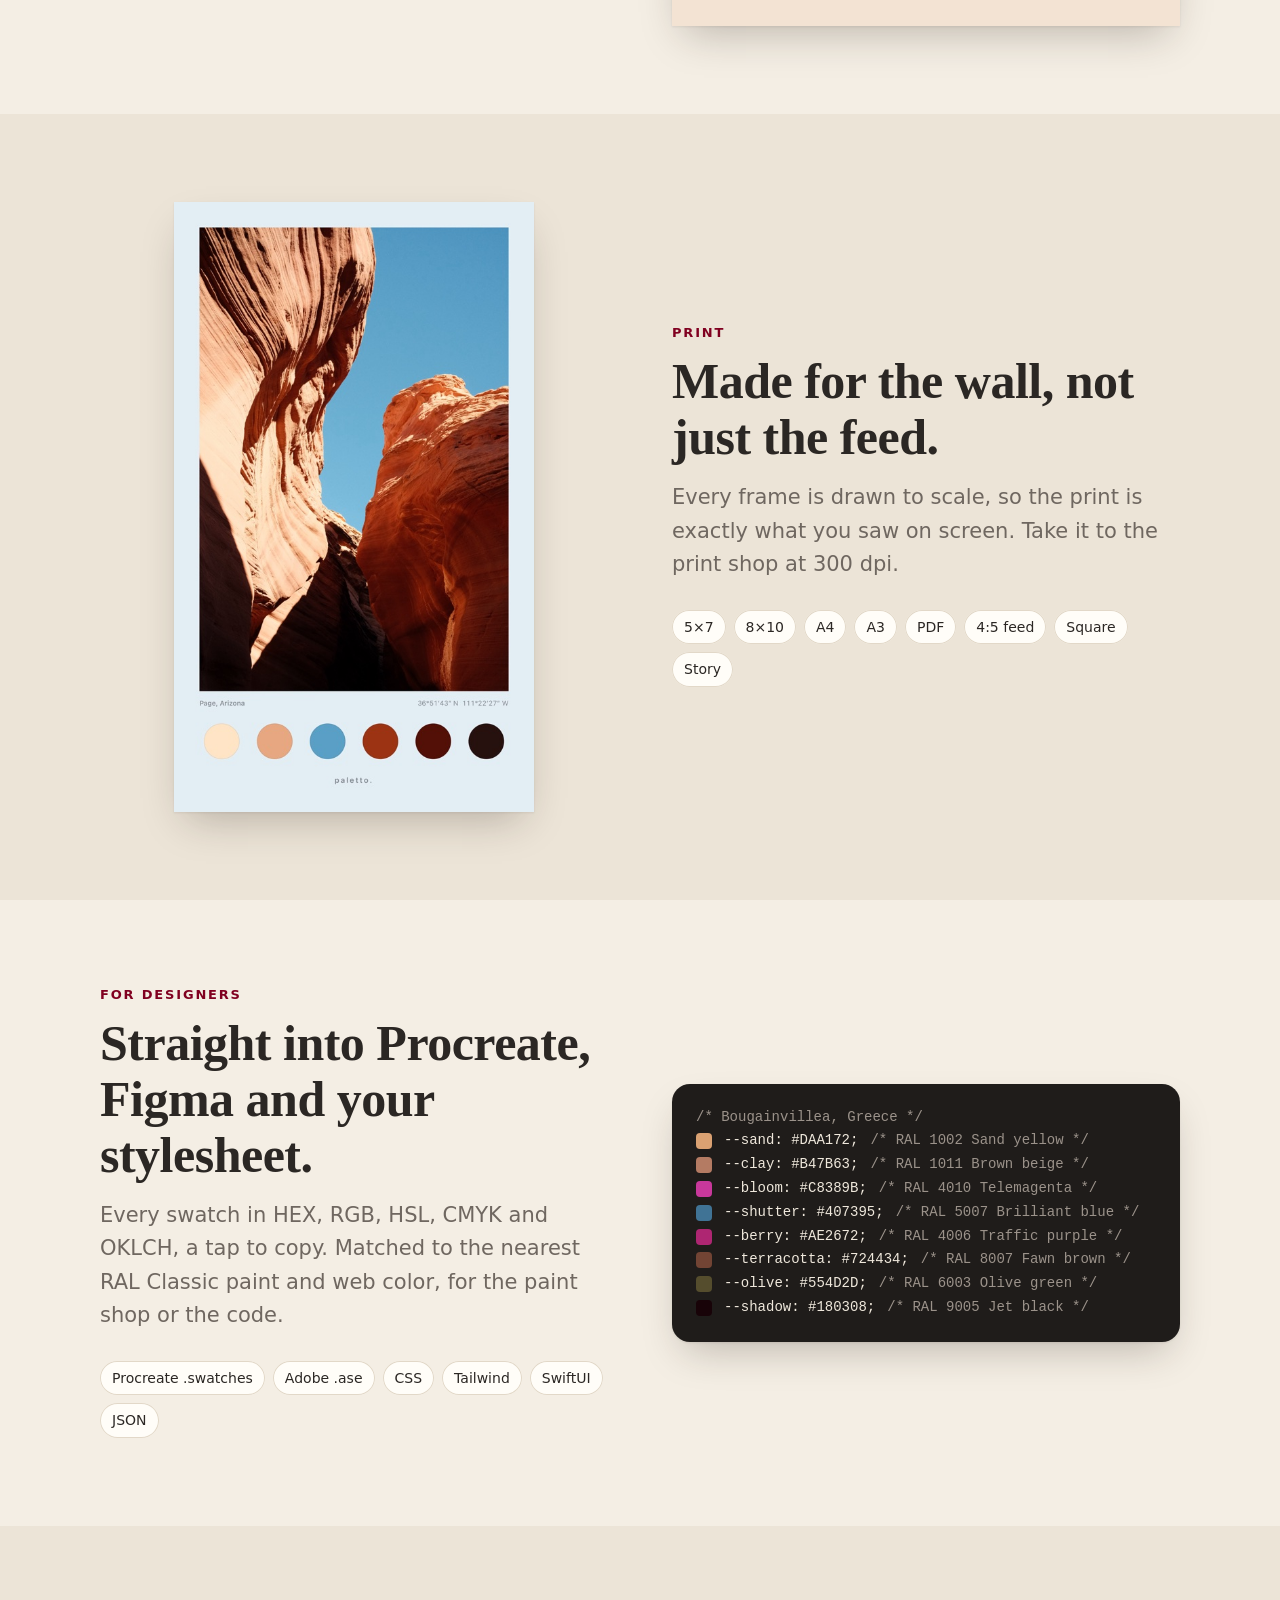
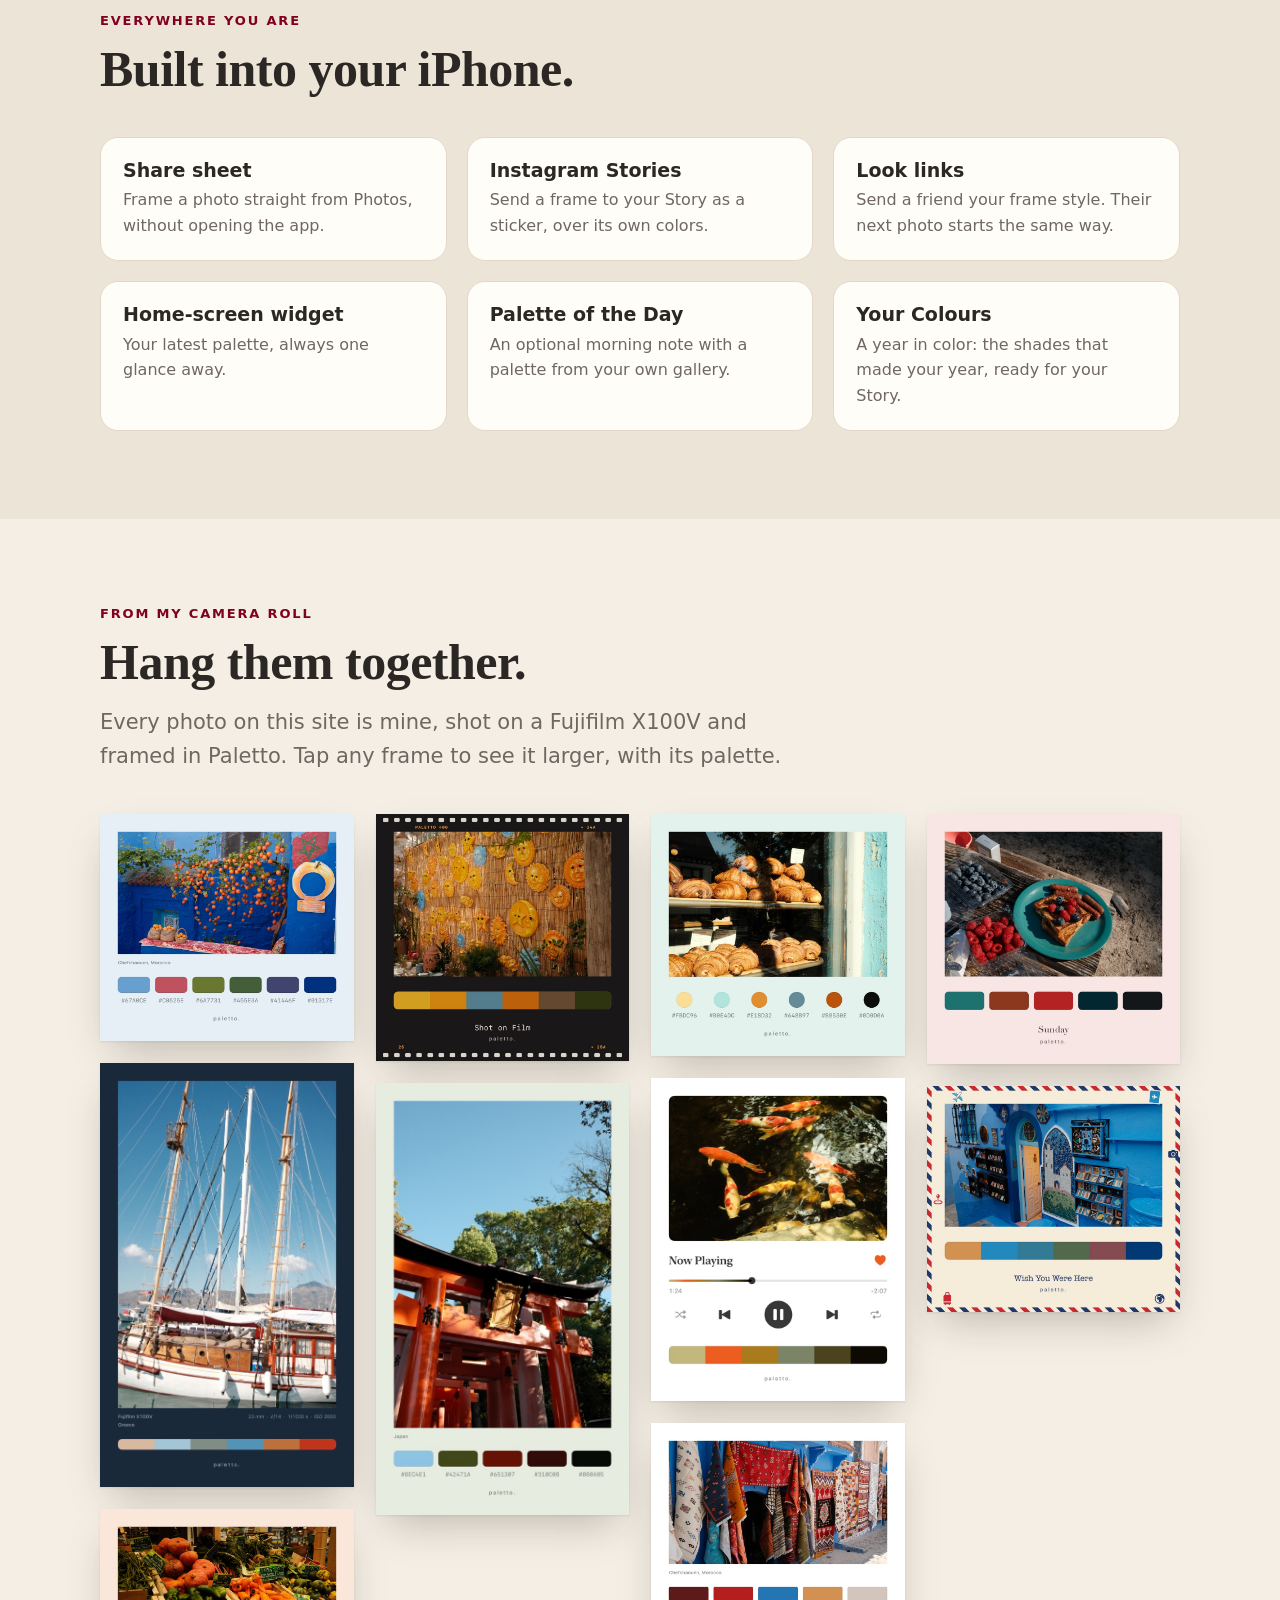
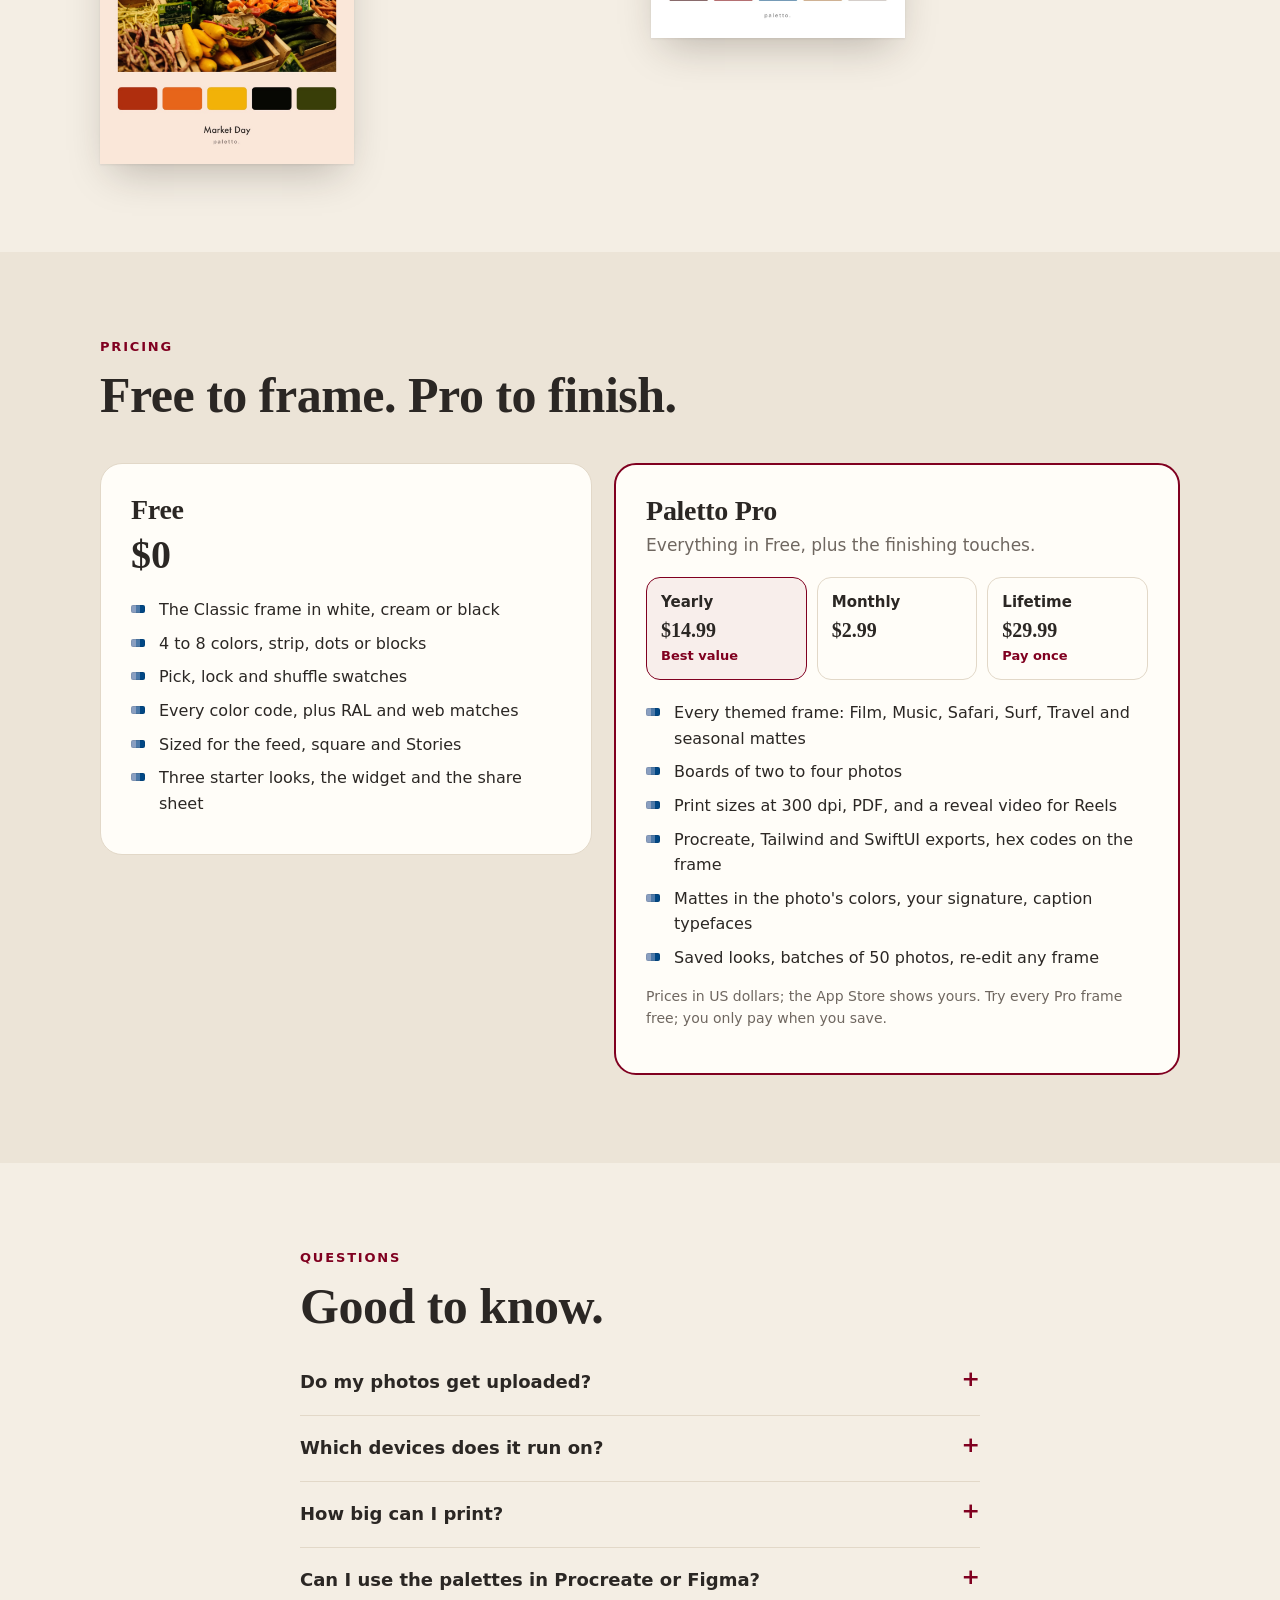
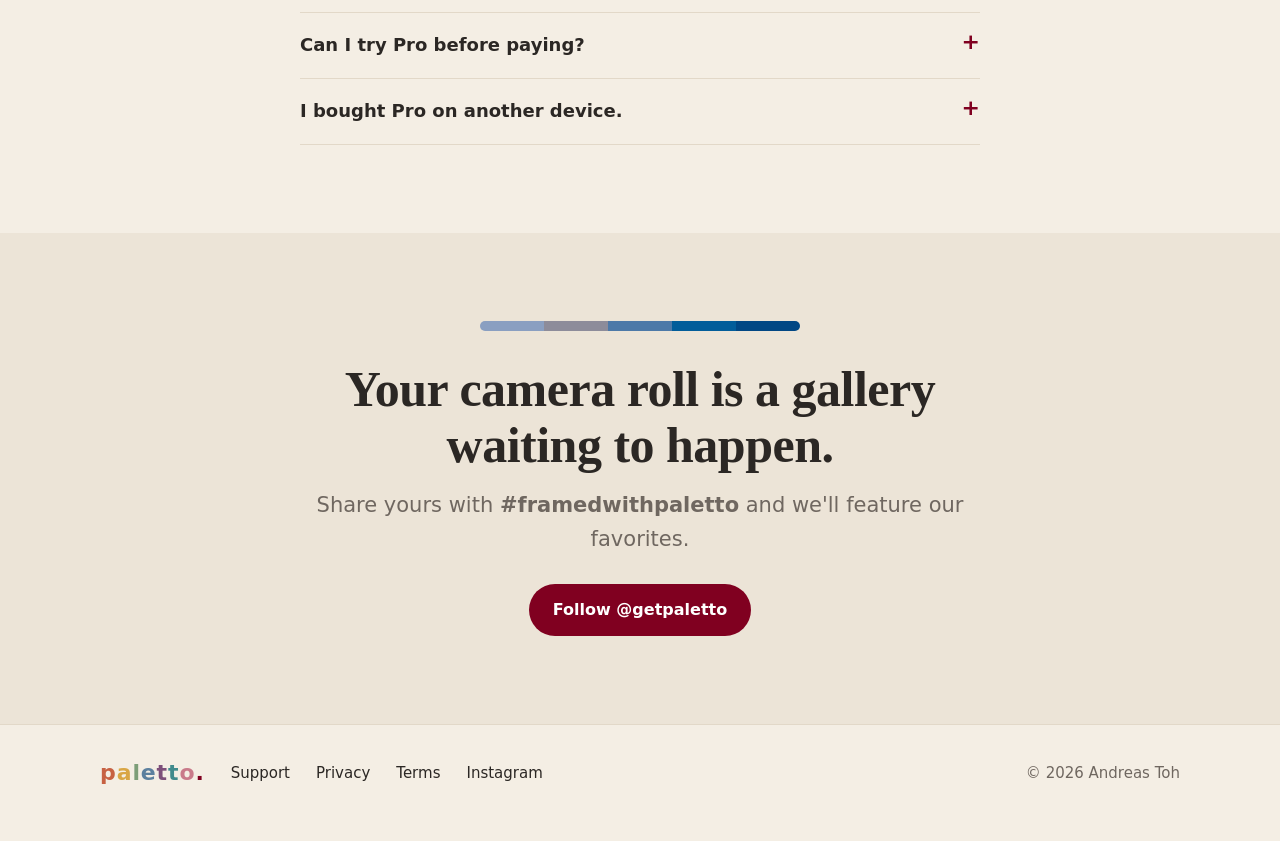
==== commit 6982da98: "Rounded favicon" ====
--- a/index.html
+++ b/index.html
@@ -19,7 +19,7 @@
   <meta property="og:image:alt" content="Photos framed by Paletto with strips of their own colors">
   <meta name="twitter:card" content="summary_large_image">
   <meta name="apple-itunes-app" content="app-id=6827217518">
-  <link rel="icon" href="favicon-32.png?v=2" sizes="32x32">
+  <link rel="icon" href="favicon-32.png?v=3" sizes="32x32">
   <link rel="apple-touch-icon" href="apple-touch-icon.png?v=2">
   <link rel="stylesheet" href="style.css">
   <script src="palettes.js"></script>
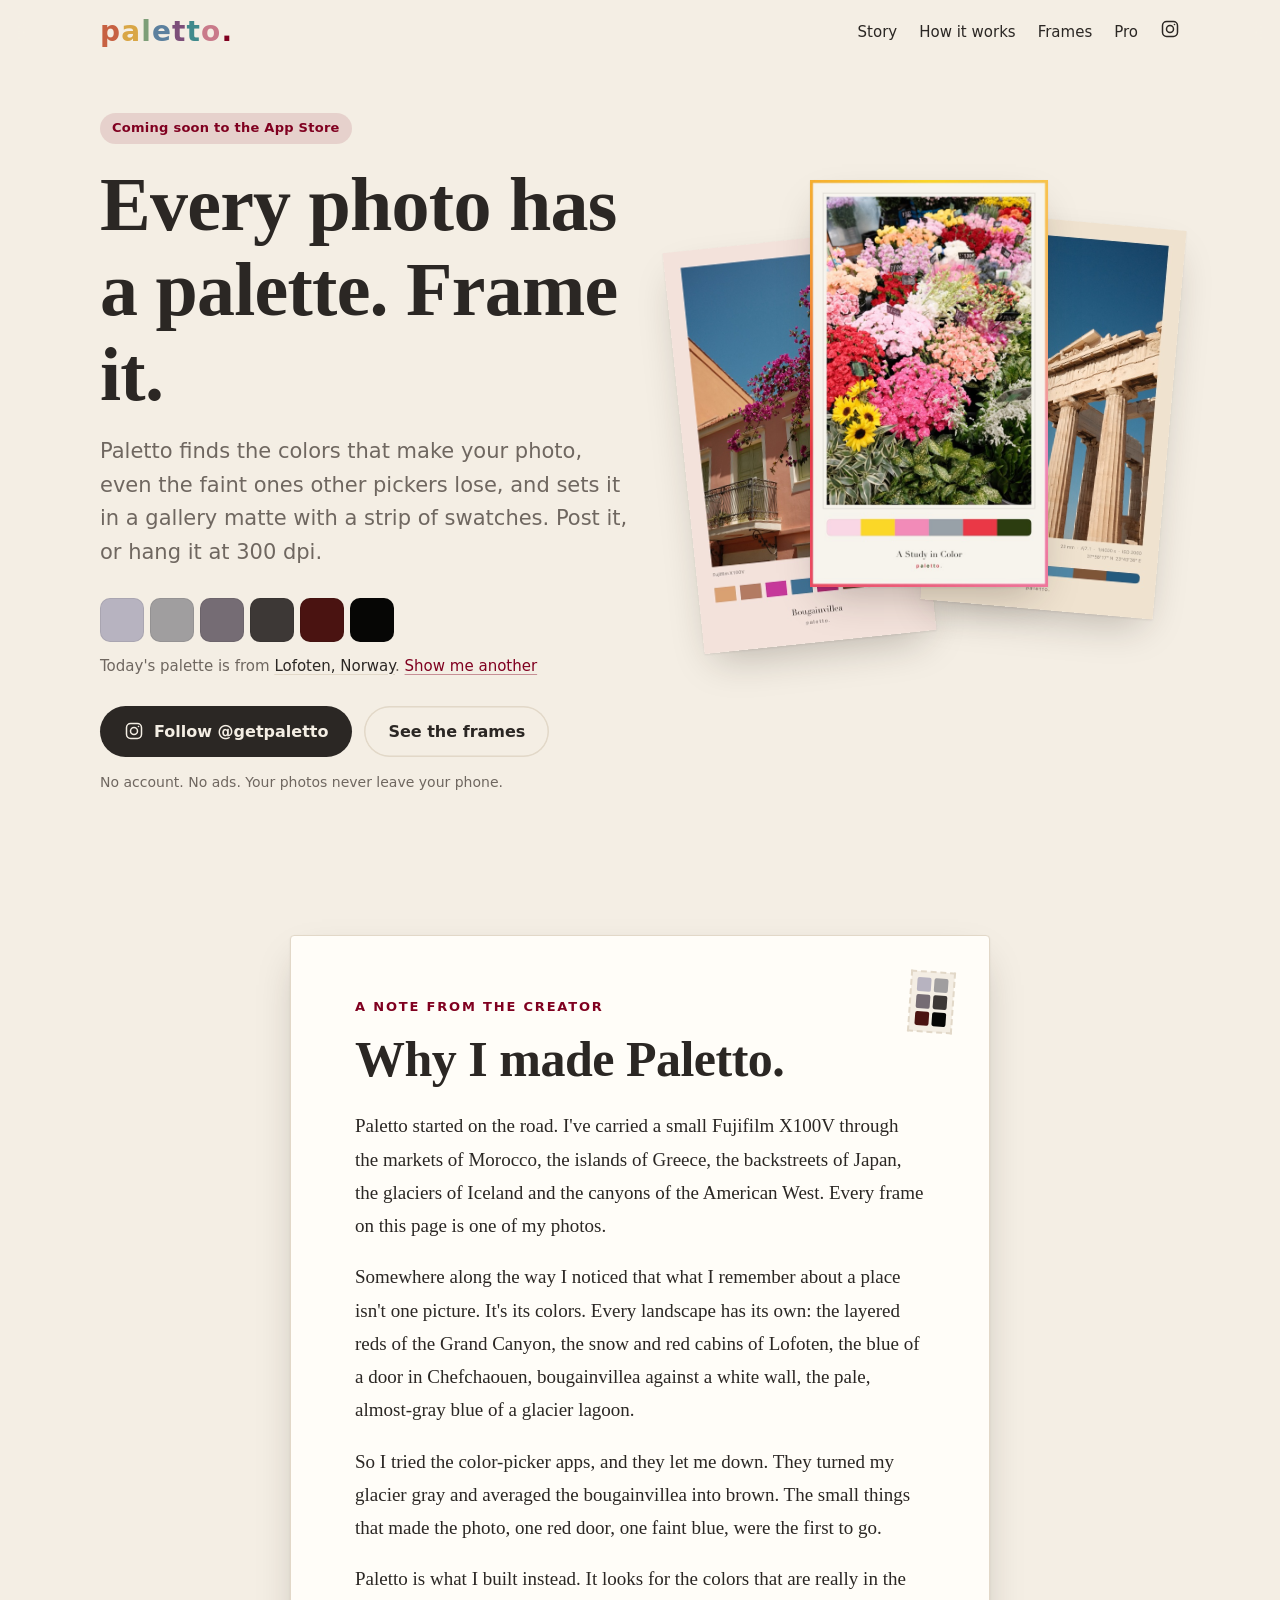
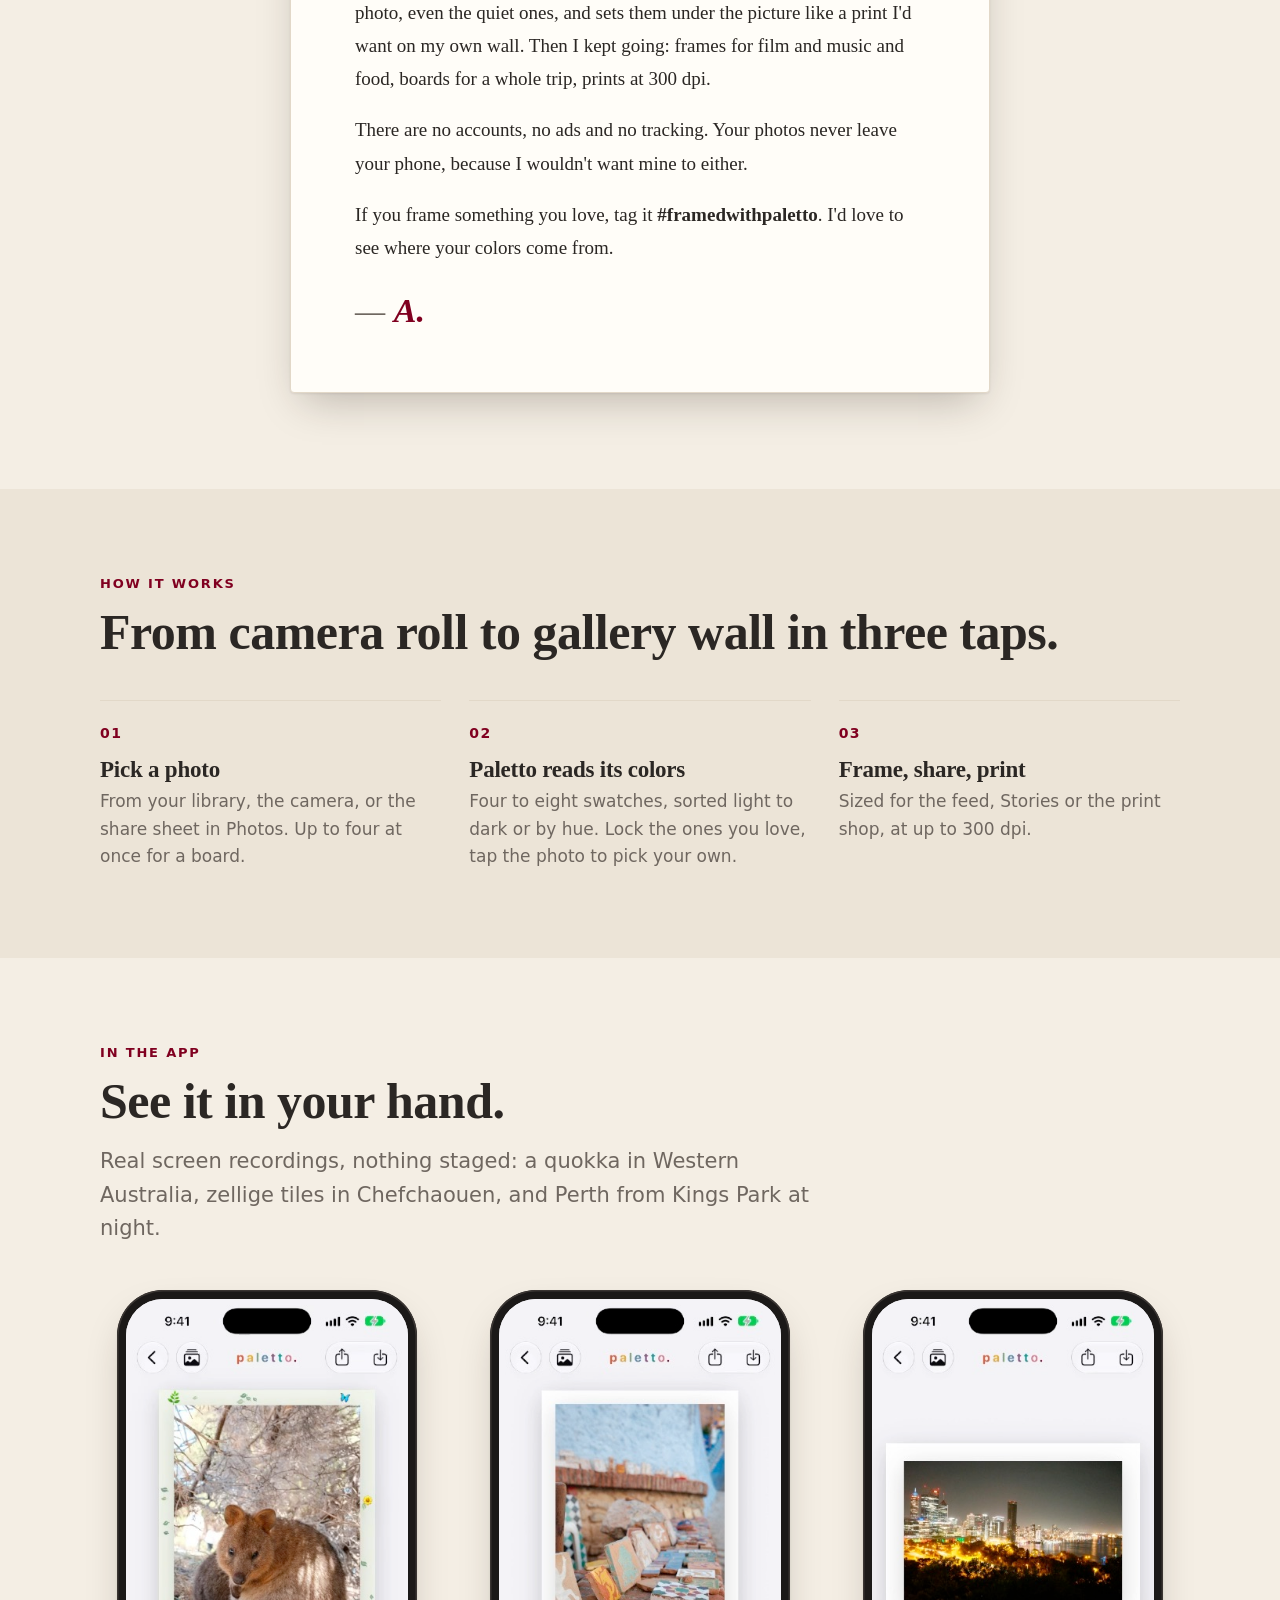
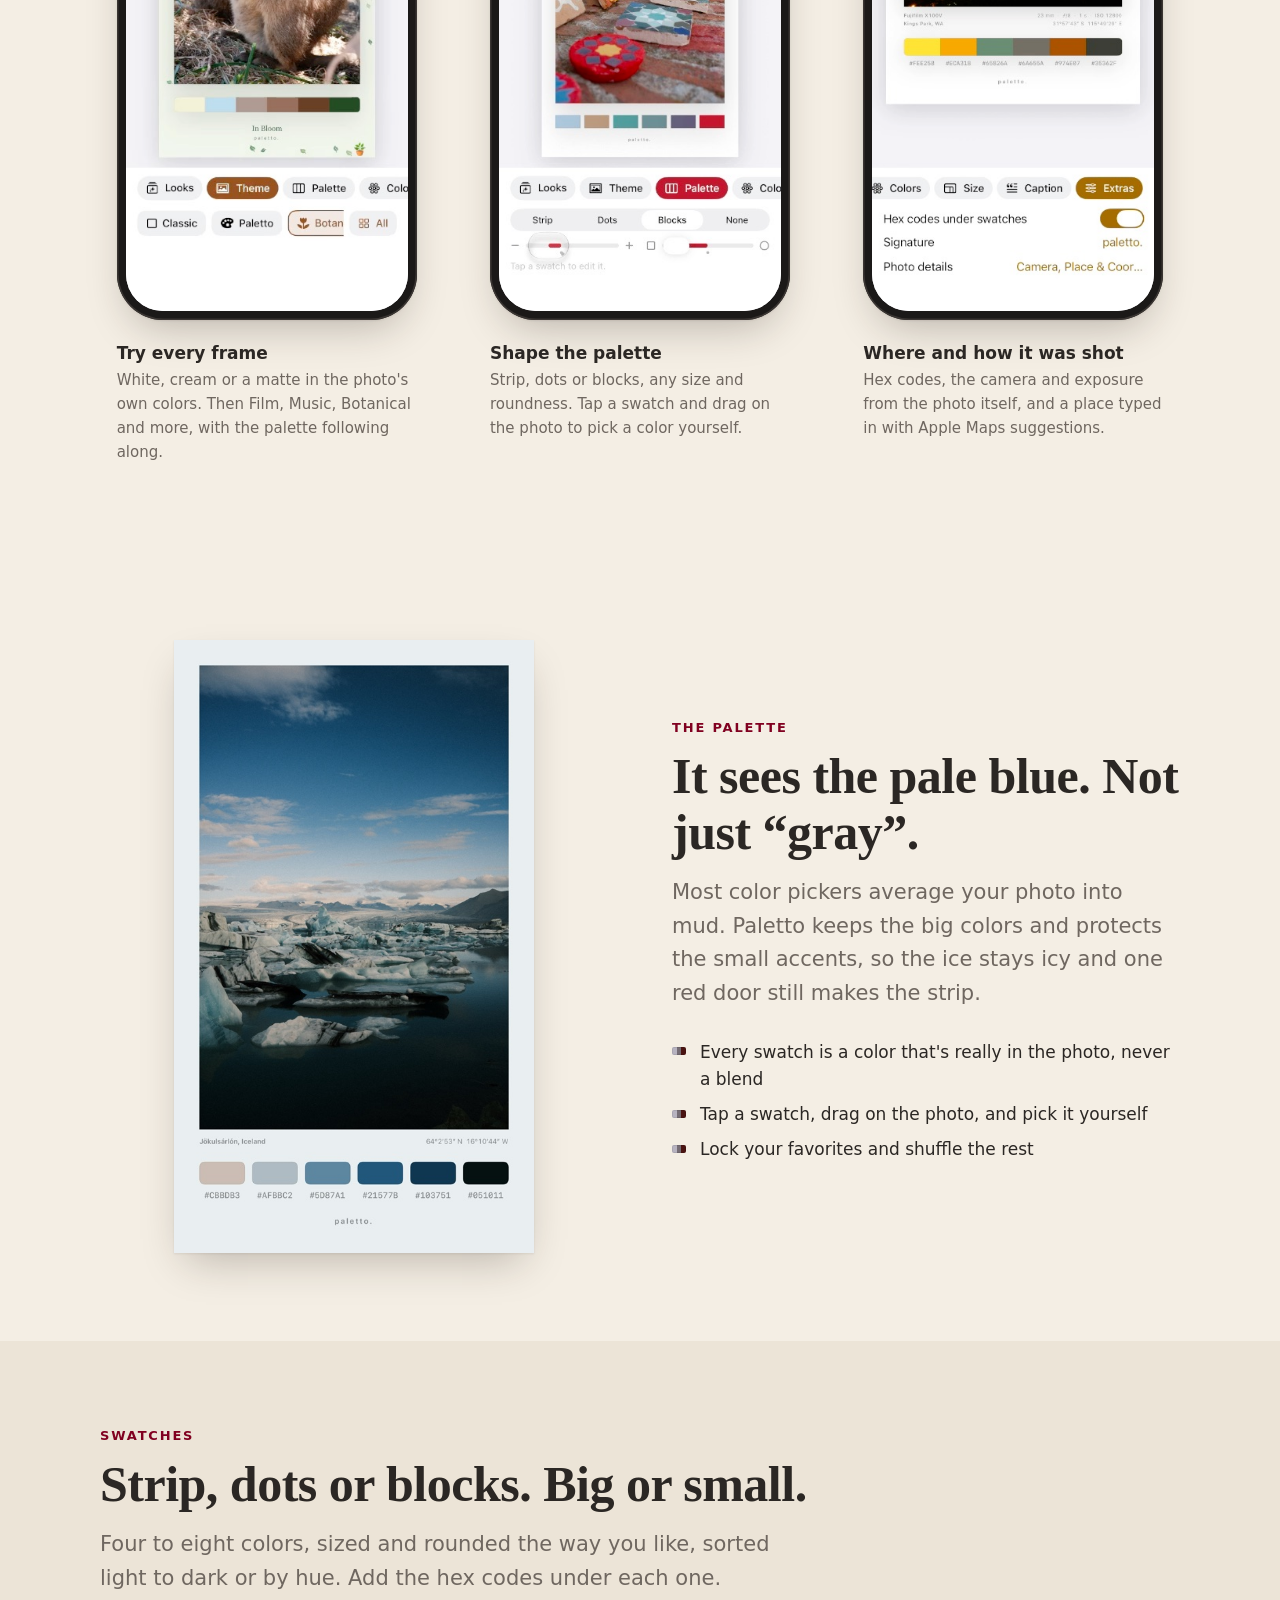
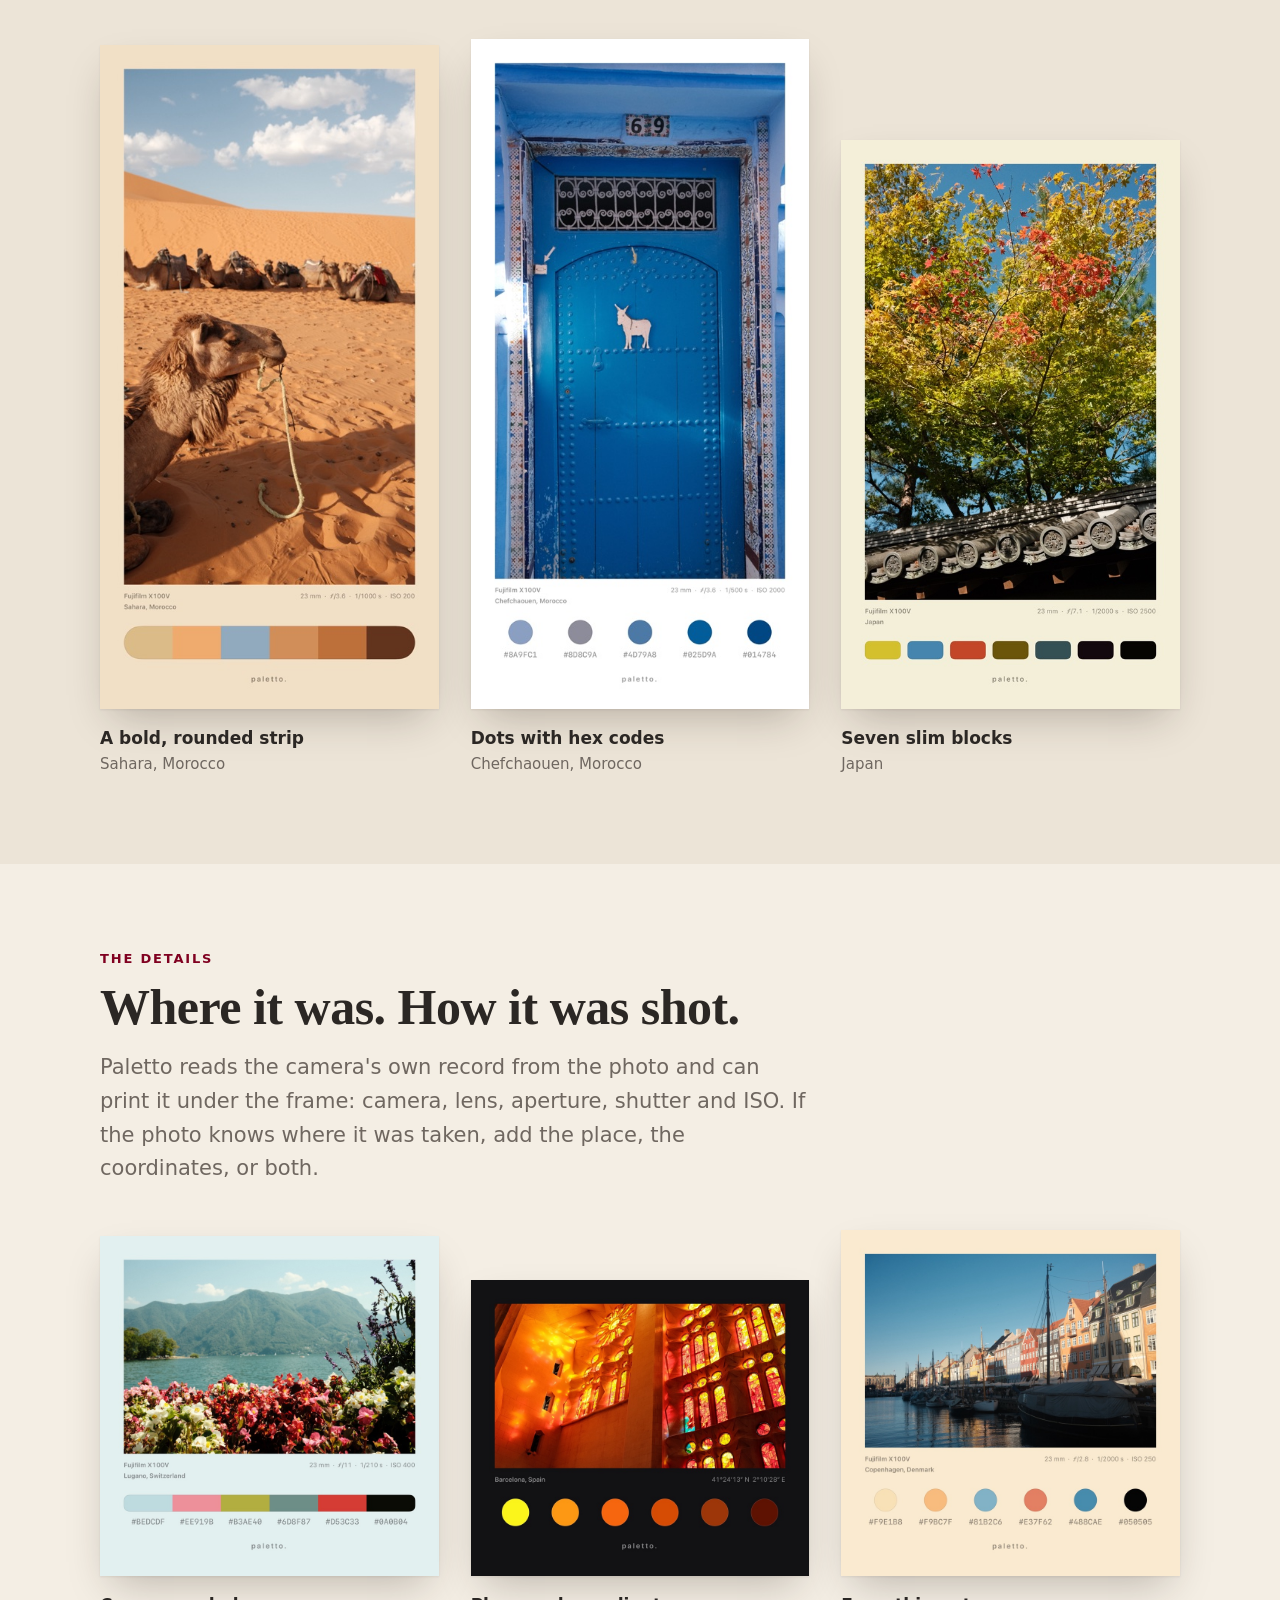
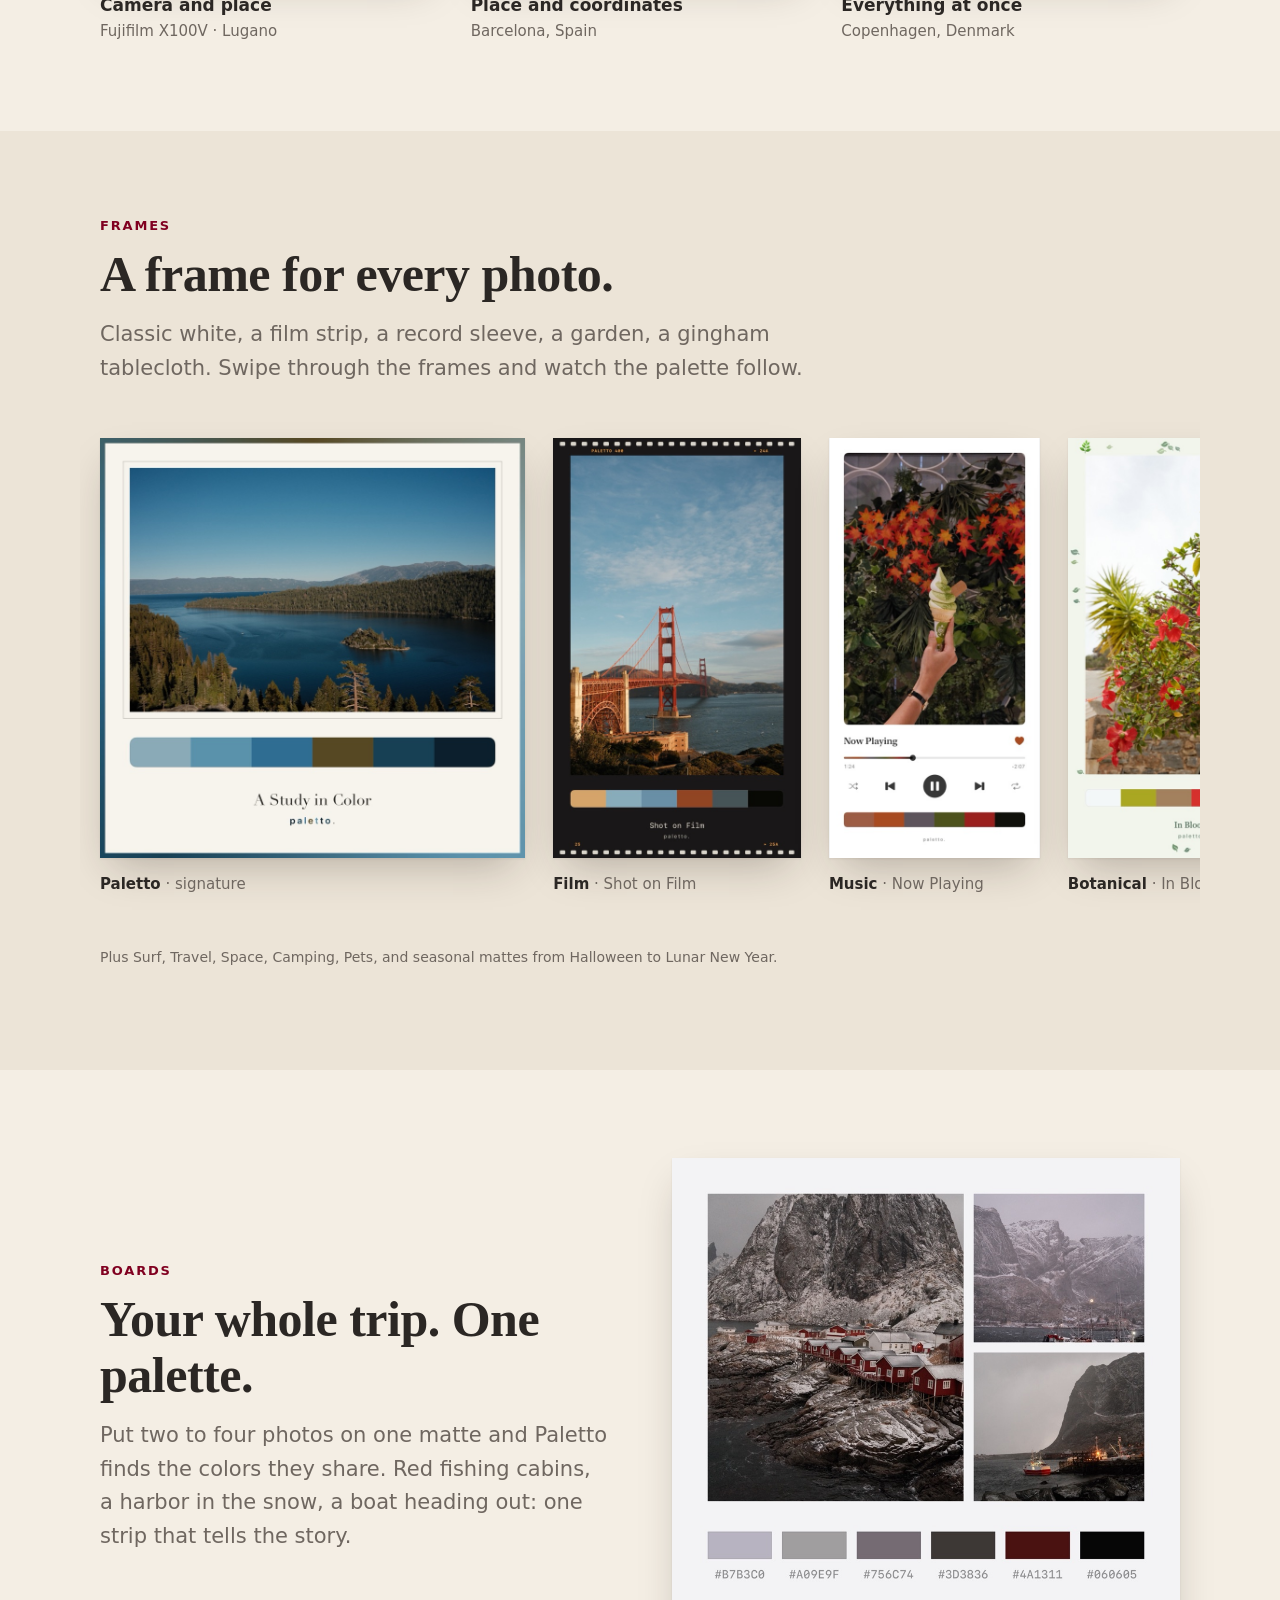
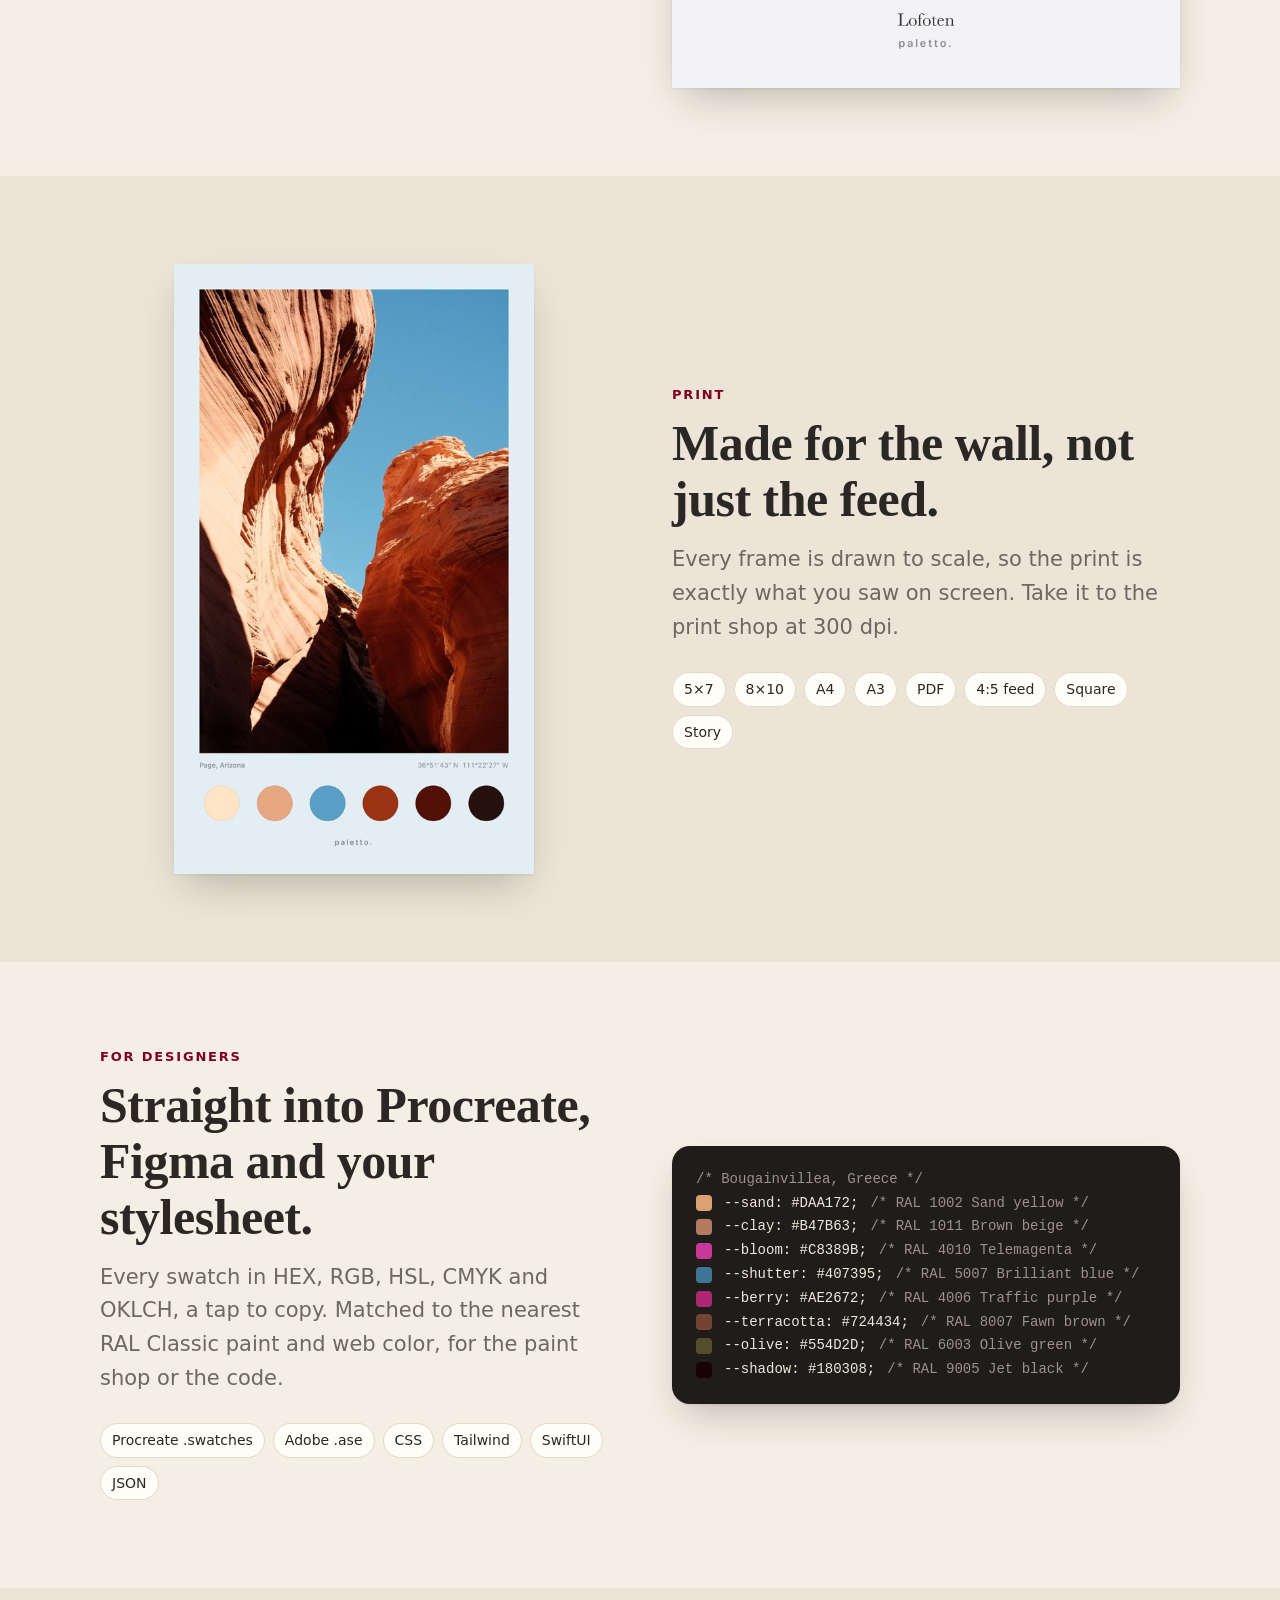
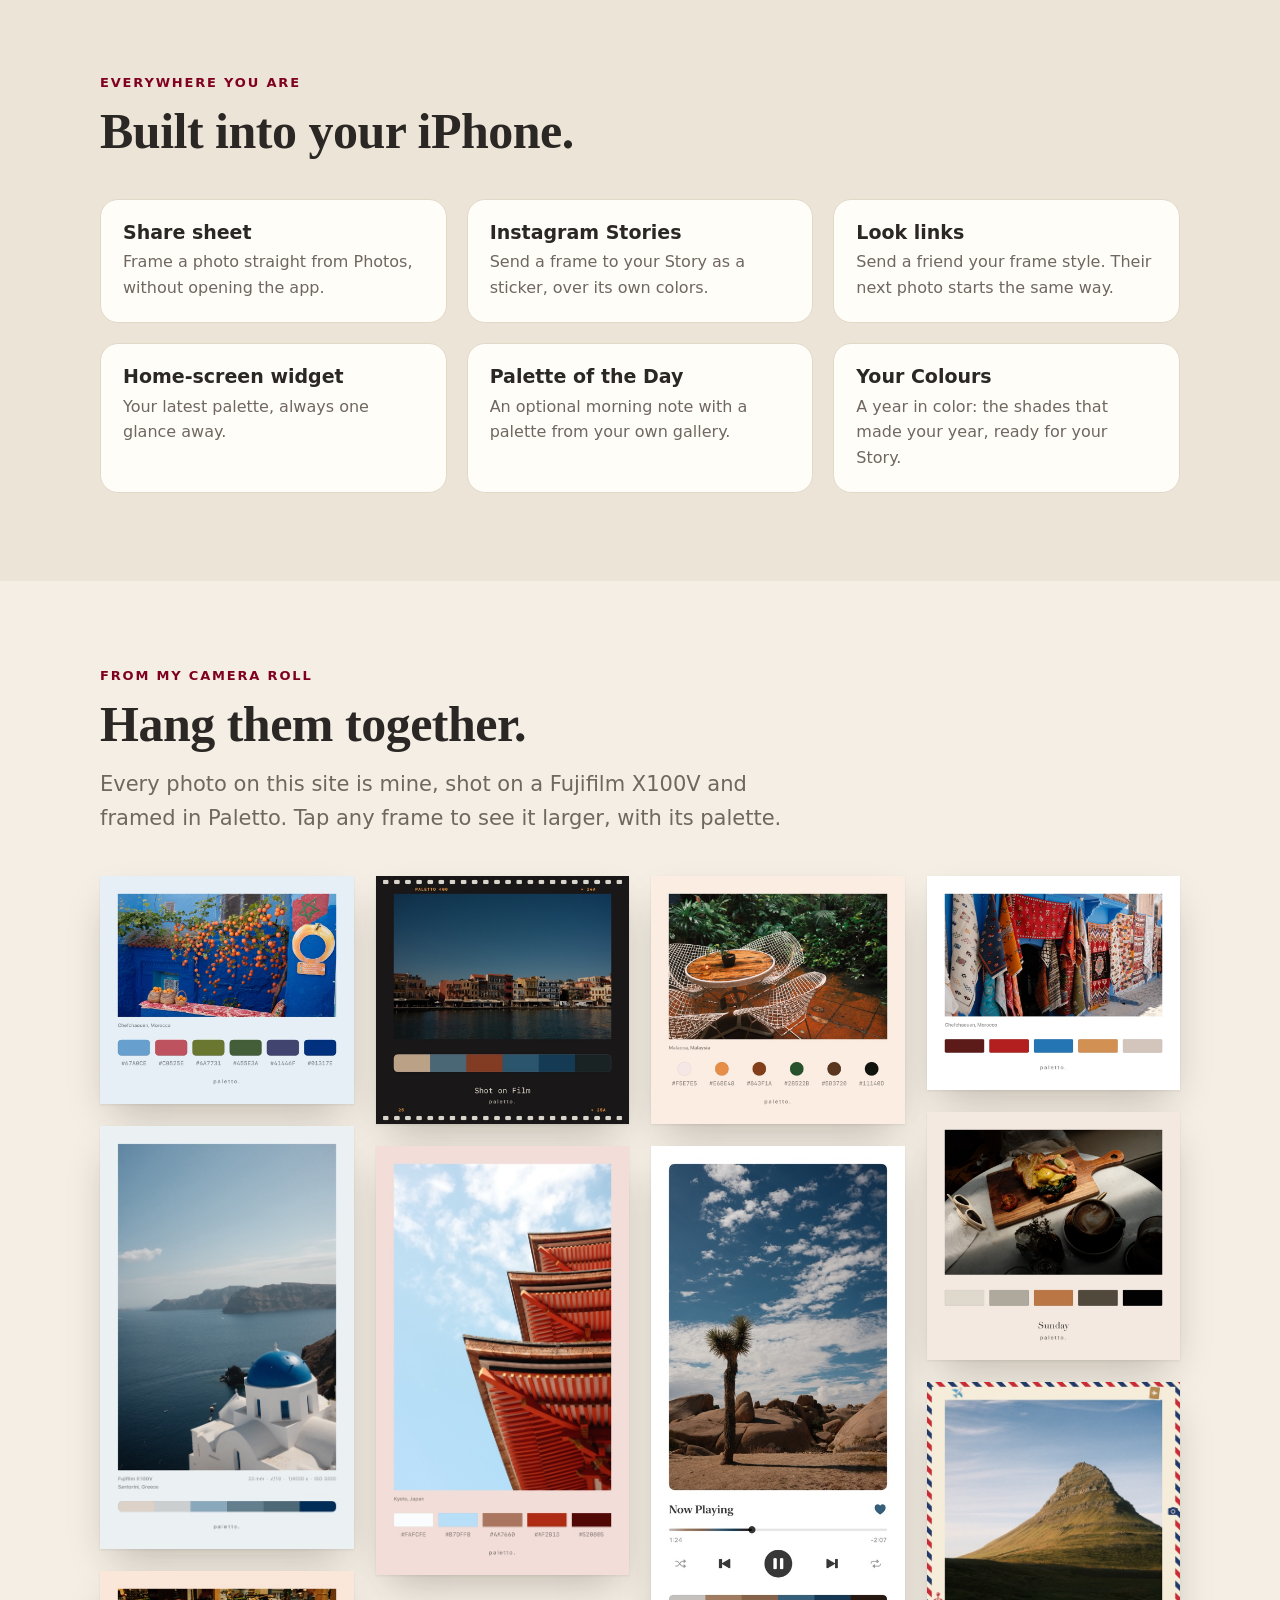
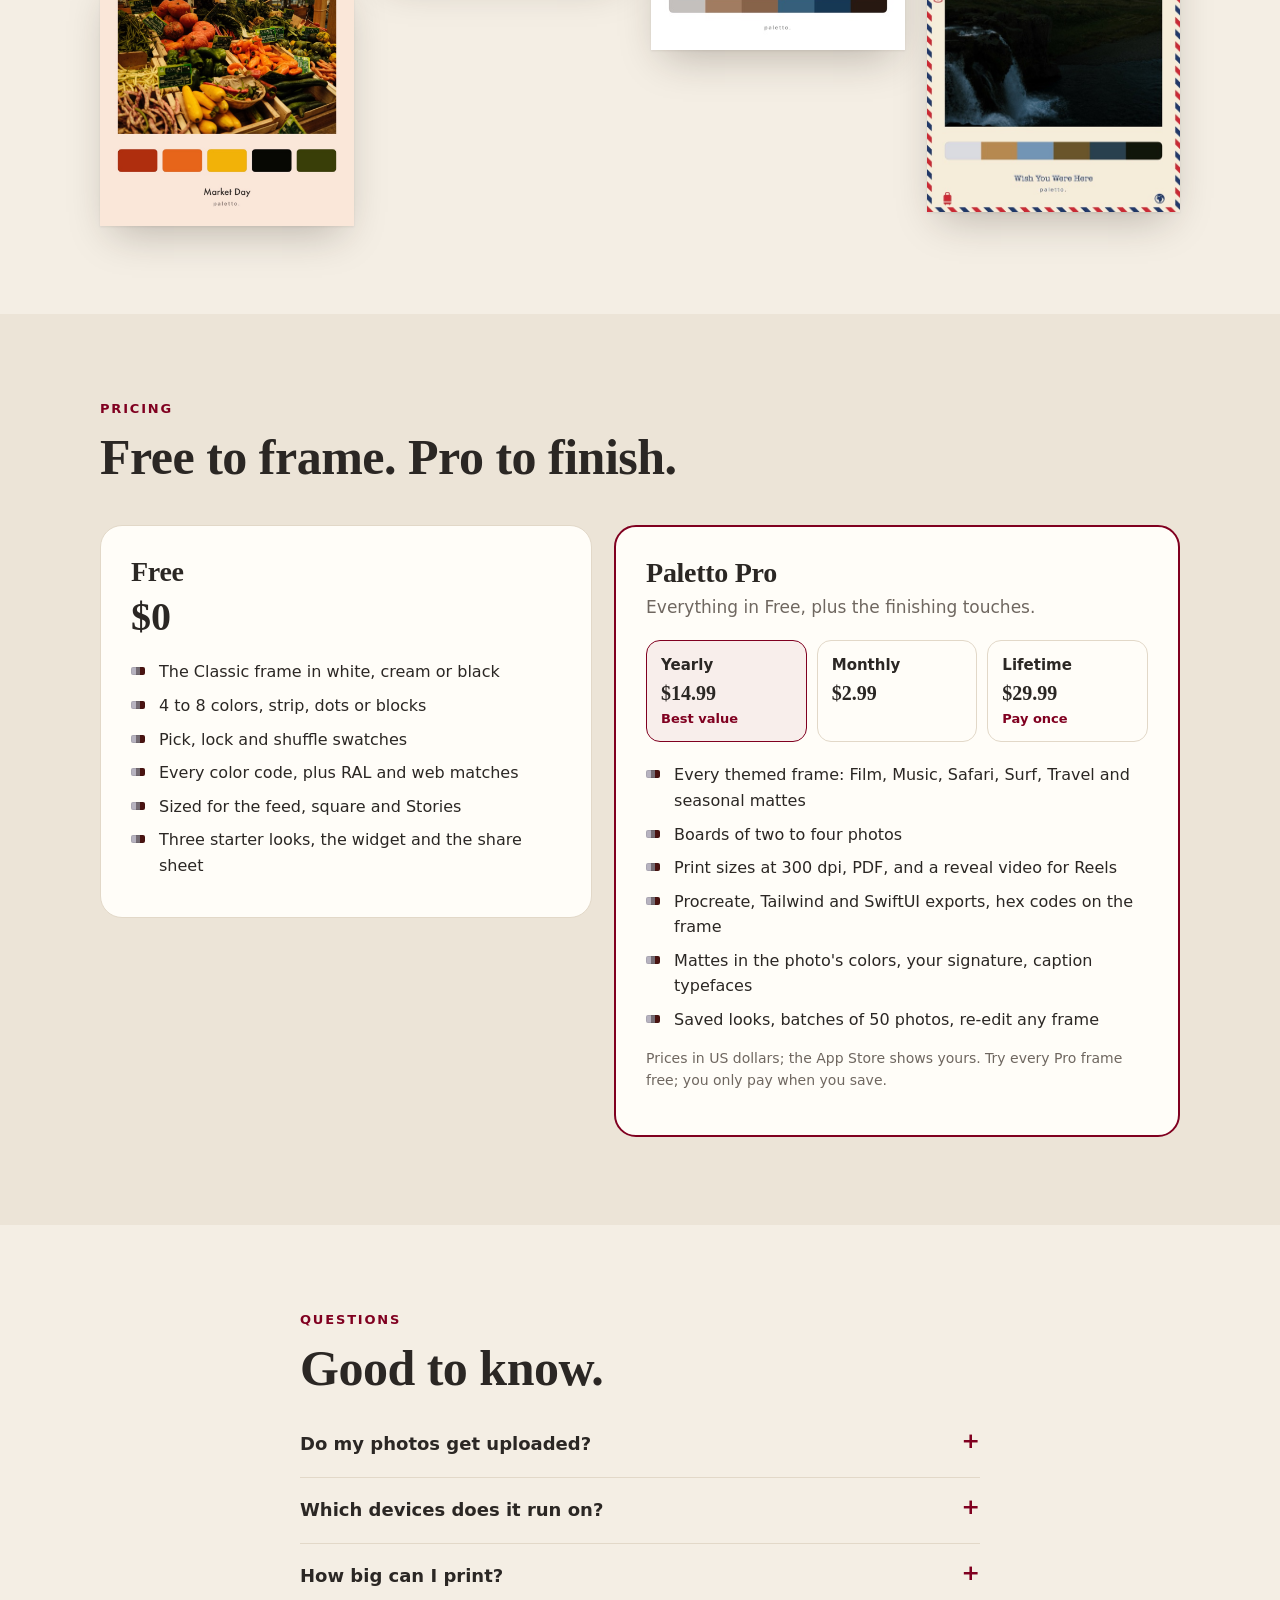
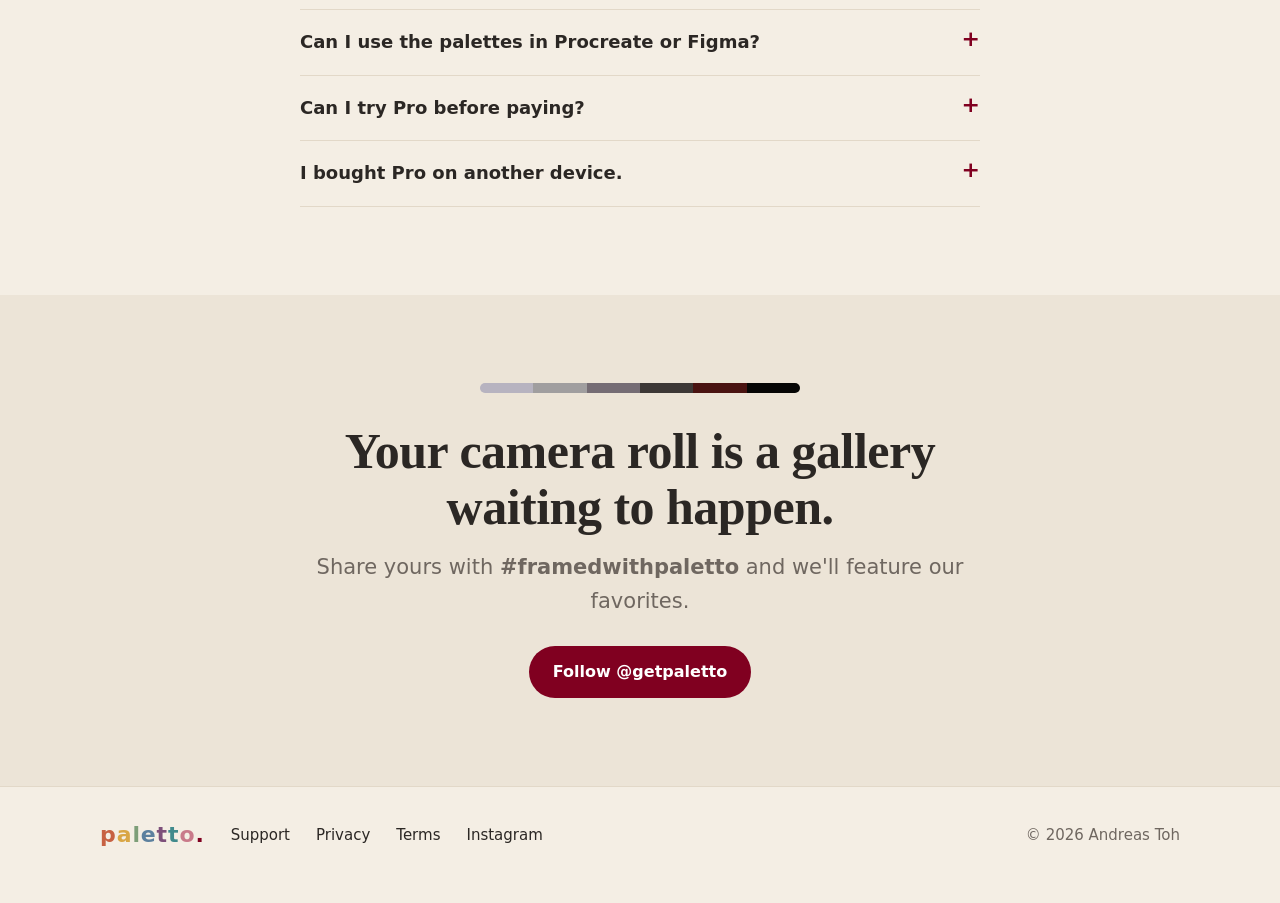
==== commit 530b86a5: "Your photos in 14 frames, 36 more palettes for Show me another, a travel-led creator note, and a Sha" ====
--- a/index.html
+++ b/index.html
@@ -114,8 +114,8 @@
         <div class="stamp" aria-hidden="true" data-palette-strip><i></i><i></i><i></i><i></i><i></i><i></i></div>
         <p class="kicker">A note from the creator</p>
         <h2>Why I made Paletto.</h2>
-        <p>I've carried a small Fujifilm X100V through the markets of Morocco, the islands of Greece, the backstreets of Japan and the glaciers of Iceland. Every frame on this page is one of my photos.</p>
-        <p>Somewhere along the way I noticed that what I remember about a place isn't one picture. It's its colors. The blue of a door in Chefchaouen. Bougainvillea against a white wall. The pale, almost-gray blue of a glacier lagoon.</p>
+        <p>Paletto started on the road. I've carried a small Fujifilm X100V through the markets of Morocco, the islands of Greece, the backstreets of Japan, the glaciers of Iceland and the canyons of the American West. Every frame on this page is one of my photos.</p>
+        <p>Somewhere along the way I noticed that what I remember about a place isn't one picture. It's its colors. Every landscape has its own: the layered reds of the Grand Canyon, the snow and red cabins of Lofoten, the blue of a door in Chefchaouen, bougainvillea against a white wall, the pale, almost-gray blue of a glacier lagoon.</p>
         <p>So I tried the color-picker apps, and they let me down. They turned my glacier gray and averaged the bougainvillea into brown. The small things that made the photo, one red door, one faint blue, were the first to go.</p>
         <p>Paletto is what I built instead. It looks for the colors that are really in the photo, even the quiet ones, and sets them under the picture like a print I'd want on my own wall. Then I kept going: frames for film and music and food, boards for a whole trip, prints at 300&nbsp;dpi.</p>
         <p>There are no accounts, no ads and no tracking. Your photos never leave your phone, because I wouldn't want mine to either.</p>
@@ -143,14 +143,14 @@
     <div class="wrap">
       <p class="kicker">In the app</p>
       <h2 class="reveal">See it in your hand.</h2>
-      <p class="lede reveal">Real screen recordings, nothing staged: a quokka in Western Australia, a silversmith's bench in Bali, and Perth from Kings Park at night.</p>
+      <p class="lede reveal">Real screen recordings, nothing staged: a quokka in Western Australia, zellige tiles in Chefchaouen, and Perth from Kings Park at night.</p>
       <div class="phones reveal">
         <figure>
           <div class="phone"><video data-autoplay muted loop playsinline preload="none" width="360" height="782" poster="media/app-frames.jpg" aria-label="Screen recording: a photo of a quokka switches between a white, cream and colored matte, then the Paletto, Film, Music and Botanical frames"><source src="media/app-frames.mp4" type="video/mp4"></video></div>
           <figcaption><b>Try every frame</b>White, cream or a matte in the photo's own colors. Then Film, Music, Botanical and more, with the palette following along.</figcaption>
         </figure>
         <figure>
-          <div class="phone"><video data-autoplay muted loop playsinline preload="none" width="360" height="782" poster="media/app-palettes.jpg" aria-label="Screen recording: the swatches change from a strip to dots to large rounded blocks, then a finger drags across the photo and picks a red into the palette"><source src="media/app-palettes.mp4" type="video/mp4"></video></div>
+          <div class="phone"><video data-autoplay muted loop playsinline preload="none" width="360" height="782" poster="media/app-palettes.jpg" aria-label="Screen recording: on a photo of zellige tiles, the swatches change from a strip to dots to blocks, the blocks turn square and shrink, then a finger drags across the photo and picks the yellow of a painted star into the palette"><source src="media/app-palettes.mp4" type="video/mp4"></video></div>
           <figcaption><b>Shape the palette</b>Strip, dots or blocks, any size and roundness. Tap a swatch and drag on the photo to pick a color yourself.</figcaption>
         </figure>
         <figure>
@@ -214,13 +214,13 @@
       <p class="lede reveal">Classic white, a film strip, a record sleeve, a garden, a gingham tablecloth. Swipe through the frames and watch the palette follow.</p>
     </div>
     <div class="rail" tabindex="0" aria-label="Frame styles">
-      <figure><img data-frame src="img/paletto-tahoe.jpg" width="528" height="900" loading="lazy" alt="Emerald Bay, Lake Tahoe, in the Paletto signature frame, captioned A Study in Color"><figcaption><b>Paletto</b> · signature</figcaption></figure>
-      <figure><img data-frame src="img/film-goldengate.jpg" width="920" height="900" loading="lazy" alt="The Golden Gate Bridge in a film-strip frame"><figcaption><b>Film</b> · Shot on Film</figcaption></figure>
-      <figure><img data-frame src="img/music-lamps.jpg" width="452" height="900" loading="lazy" alt="Paper lamps along a wooden counter in Japan in a music player frame"><figcaption><b>Music</b> · Now Playing</figcaption></figure>
-      <figure><img data-frame src="img/bloom-riad.jpg" width="466" height="900" loading="lazy" alt="A pink riad courtyard with a turquoise pool in a botanical frame"><figcaption><b>Botanical</b> · In Bloom</figcaption></figure>
+      <figure><img data-frame src="img/paletto-emeraldbay.jpg" width="911" height="900" loading="lazy" alt="Emerald Bay, Lake Tahoe, in the Paletto signature frame, captioned A Study in Color"><figcaption><b>Paletto</b> · signature</figcaption></figure>
+      <figure><img data-frame src="img/film-goldengate-bridge.jpg" width="531" height="900" loading="lazy" alt="The Golden Gate Bridge from the Marin side in a film-strip frame"><figcaption><b>Film</b> · Shot on Film</figcaption></figure>
+      <figure><img data-frame src="img/music-matcha.jpg" width="452" height="900" loading="lazy" alt="A matcha soft serve held up against autumn leaves in Kyoto, in a music player frame"><figcaption><b>Music</b> · Now Playing</figcaption></figure>
+      <figure><img data-frame src="img/bloom-hibiscus.jpg" width="530" height="900" loading="lazy" alt="Red hibiscus in Crete in a botanical frame"><figcaption><b>Botanical</b> · In Bloom</figcaption></figure>
       <figure><img data-frame src="img/foodie-fruit.jpg" width="915" height="900" loading="lazy" alt="Fruit cart in Ho Chi Minh City in a gingham frame"><figcaption><b>Foodie</b> · Bon Appétit</figcaption></figure>
-      <figure><img data-frame src="img/safari-bryce.jpg" width="915" height="900" loading="lazy" alt="Bryce Canyon in a safari frame"><figcaption><b>Safari</b> · Into the Wild</figcaption></figure>
-      <figure><img data-frame src="img/classic-sarakiniko.jpg" width="978" height="900" loading="lazy" alt="The white rocks of Sarakiniko, Milos, in a classic white matte"><figcaption><b>Classic</b> · free</figcaption></figure>
+      <figure><img data-frame src="img/safari-grandcanyon.jpg" width="529" height="900" loading="lazy" alt="The Grand Canyon in a safari frame"><figcaption><b>Safari</b> · Into the Wild</figcaption></figure>
+      <figure><img data-frame src="img/classic-sarakiniko-rocks.jpg" width="978" height="900" loading="lazy" alt="The white rocks of Sarakiniko, Milos, in a classic white matte"><figcaption><b>Classic</b> · free</figcaption></figure>
     </div>
     <div class="wrap"><p class="fine">Plus Surf, Travel, Space, Camping, Pets, and seasonal mattes from Halloween to Lunar New Year.</p></div>
   </section>
@@ -228,11 +228,11 @@
   <!-- Boards -->
   <section>
     <div class="wrap split flip">
-      <img data-frame class="hung reveal" src="img/board-morocco-market.jpg" width="856" height="900" loading="lazy" alt="Spice sacks, tagines and a hat stall from Morocco on one matte with six shared color blocks, their hex codes and the caption Morocco">
+      <img data-frame class="hung reveal" src="img/board-lofoten.jpg" width="863" height="900" loading="lazy" alt="Red fishing cabins, a snowy harbor and a red boat in Lofoten on one matte with six shared square blocks, their hex codes and the caption Lofoten">
       <div class="reveal">
         <p class="kicker">Boards</p>
         <h2>Your whole trip. One palette.</h2>
-        <p class="lede">Put two to four photos on one matte and Paletto finds the colors they share. Spice sacks, a tagine lunch, a hat stall: one strip that tells the story.</p>
+        <p class="lede">Put two to four photos on one matte and Paletto finds the colors they share. Red fishing cabins, a harbor in the snow, a boat heading out: one strip that tells the story.</p>
       </div>
     </div>
   </section>
@@ -297,15 +297,15 @@
       <p class="lede reveal">Every photo on this site is mine, shot on a Fujifilm X100V and framed in Paletto. Tap any frame to see it larger, with its palette.</p>
       <div class="salon">
         <img data-frame src="img/oranges-blocks-hex.jpg" width="900" height="809" loading="lazy" alt="Oranges on a blue wall in Chefchaouen on a pale blue matte with small color blocks and hex codes">
-        <img data-frame src="img/ship-strip-details.jpg" width="539" height="900" loading="lazy" alt="A tall ship in a Greek harbor on a deep navy matte, with the camera settings and a slim strip of colors">
+        <img data-frame src="img/santorini-strip-details.jpg" width="539" height="900" loading="lazy" alt="A blue dome above the caldera in Santorini on a pale blue matte, with the camera settings and a slim strip of colors">
         <img data-frame src="img/market-tallblocks-caption.jpg" width="894" height="900" loading="lazy" alt="Vegetable market on a peach matte with five tall blocks and the caption Market Day">
-        <img data-frame src="img/film-sunplates.jpg" width="900" height="880" loading="lazy" alt="Painted sun plates on a reed wall in Greece in a film-strip frame">
-        <img data-frame src="img/torii-blocks-sage.jpg" width="528" height="900" loading="lazy" alt="A red torii gate in Japan on a sage matte with five small blocks and hex codes">
-        <img data-frame src="img/croissants-smalldots-hex.jpg" width="900" height="861" loading="lazy" alt="Croissants in a bakery window on a mint matte with six small dots and hex codes">
-        <img data-frame src="img/music-koi.jpg" width="706" height="900" loading="lazy" alt="Koi in a pond in Bangkok in a music player frame">
+        <img data-frame src="img/film-chania.jpg" width="900" height="880" loading="lazy" alt="The old harbor of Chania, Crete, at dusk in a film-strip frame">
+        <img data-frame src="img/pagoda-blocks-sky.jpg" width="531" height="900" loading="lazy" alt="Red pagoda eaves against the sky in Kyoto on a blush matte with five small square blocks and hex codes">
+        <img data-frame src="img/malacca-smalldots-hex.jpg" width="900" height="880" loading="lazy" alt="White wire chairs on orange tiles in a Malacca café, on a peach matte with six small dots and hex codes">
+        <img data-frame src="img/music-joshuatree.jpg" width="452" height="900" loading="lazy" alt="A Joshua tree under a sky full of clouds in a music player frame">
         <img data-frame src="img/rugs-blocks.jpg" width="900" height="761" loading="lazy" alt="Rug market in Chefchaouen with five blocks, dark first">
-        <img data-frame src="img/berries-roundblocks-caption.jpg" width="900" height="890" loading="lazy" alt="Berries and waffles on a blush matte with five rounded blocks and the caption Sunday">
-        <img data-frame src="img/travel-blueshop.jpg" width="900" height="802" loading="lazy" alt="A blue shop front in Chefchaouen in a travel frame">
+        <img data-frame src="img/breakfast-blocks-caption.jpg" width="900" height="882" loading="lazy" alt="Breakfast and coffee in Bali on a cream matte with five small blocks and the caption Sunday">
+        <img data-frame src="img/travel-kirkjufell.jpg" width="531" height="900" loading="lazy" alt="Kirkjufell and its waterfall in Iceland in a travel frame">
       </div>
     </div>
   </section>
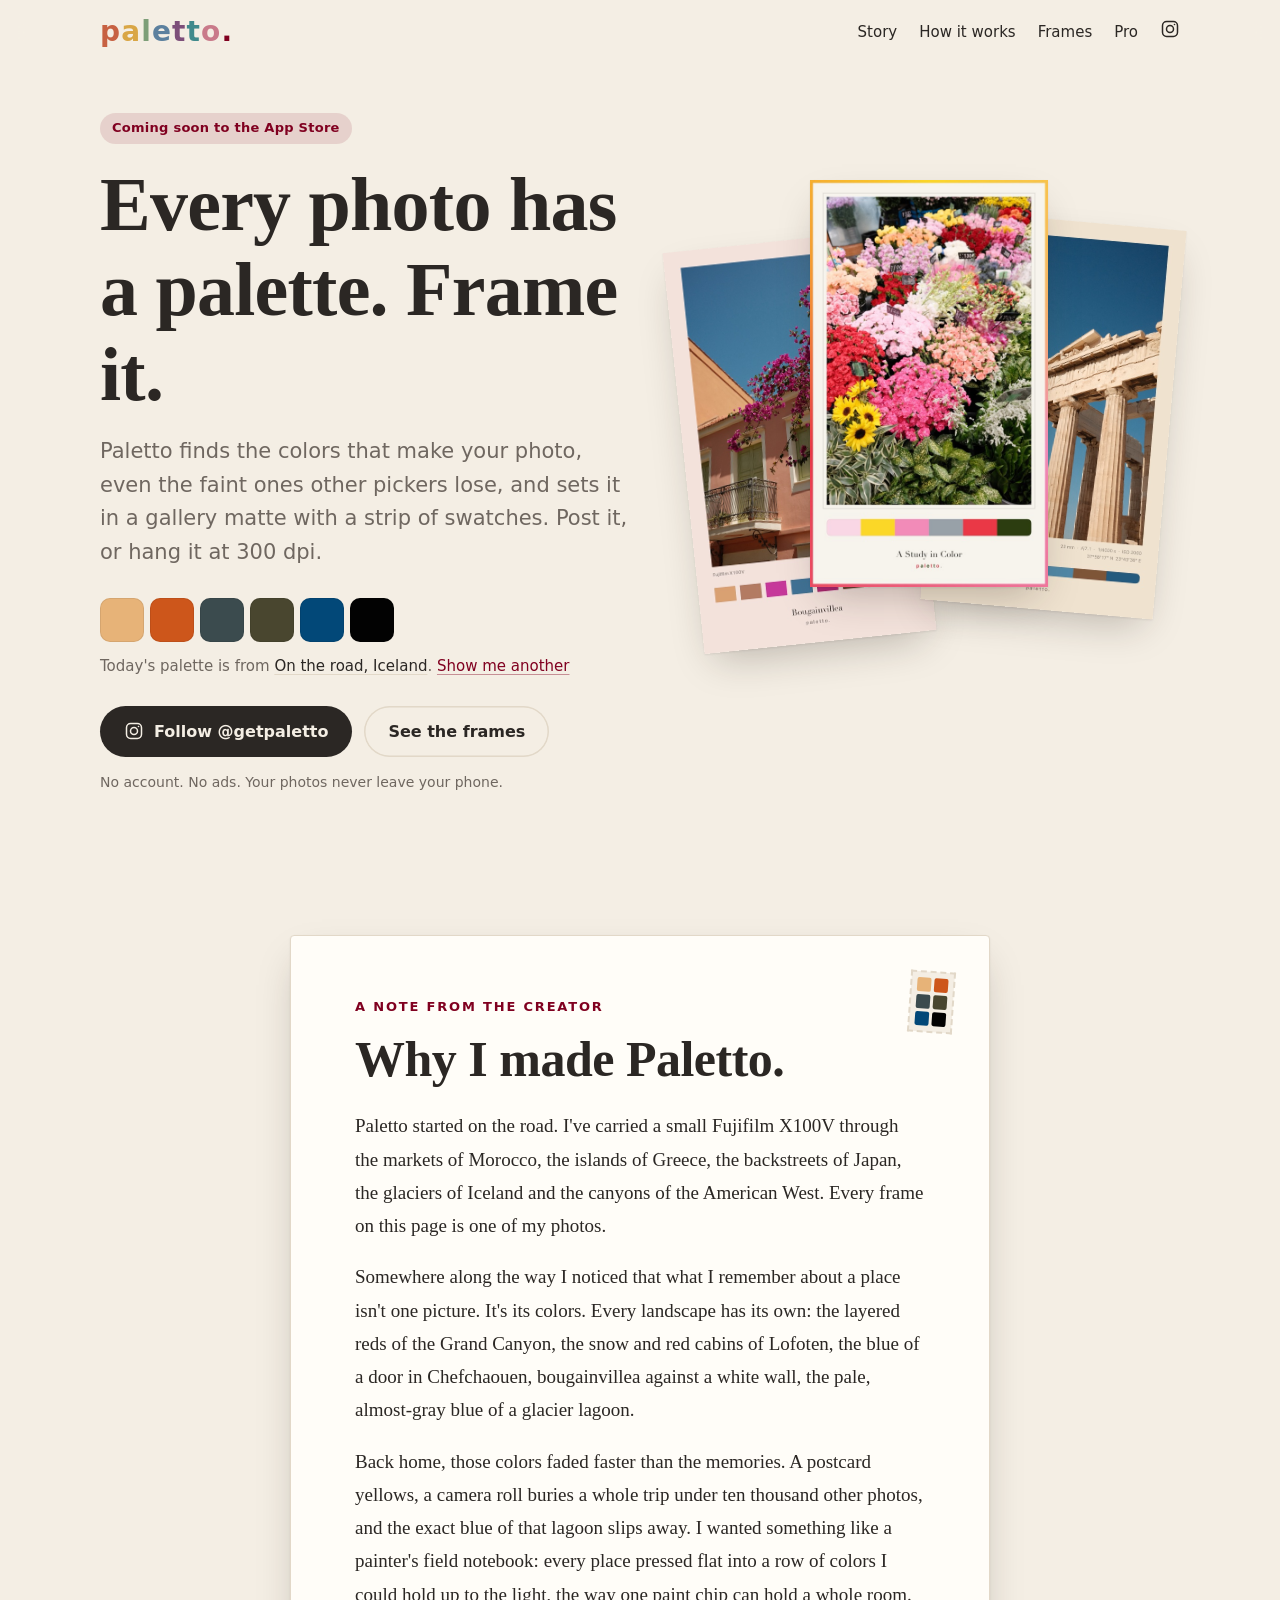
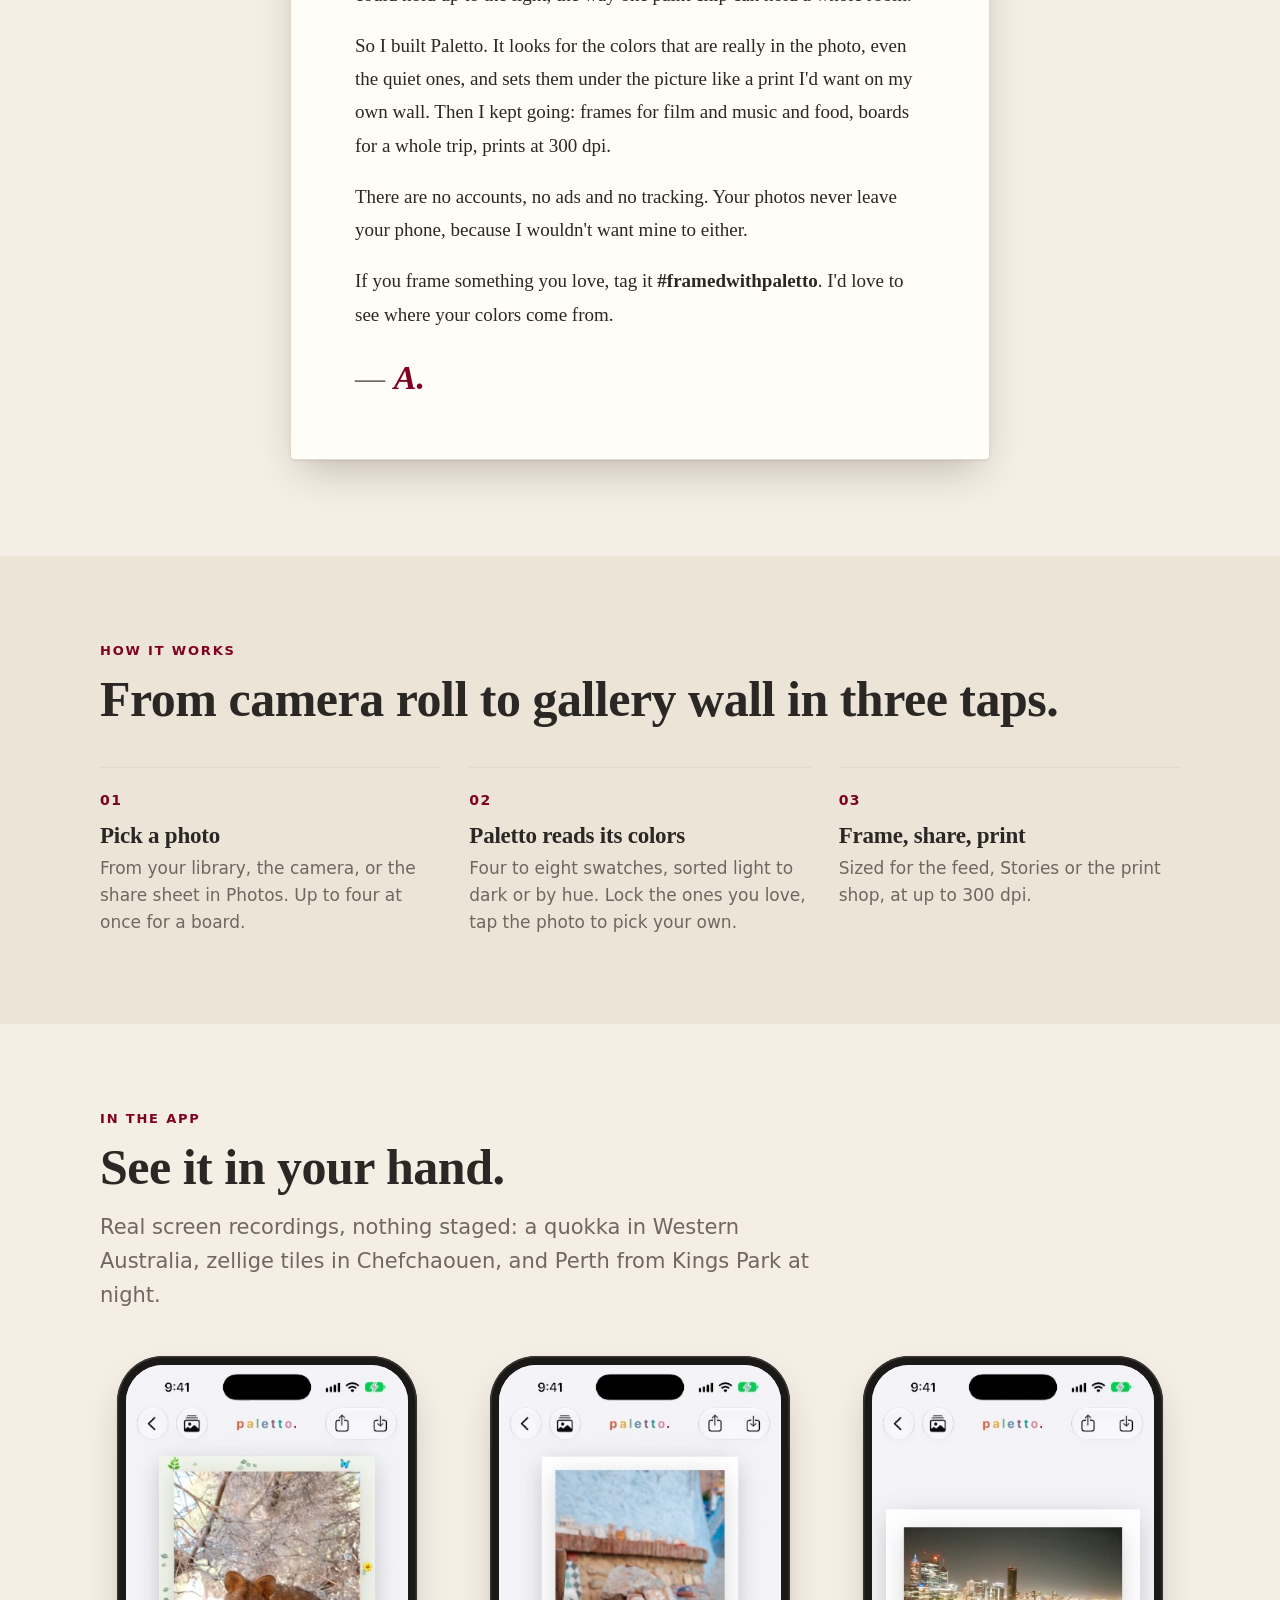
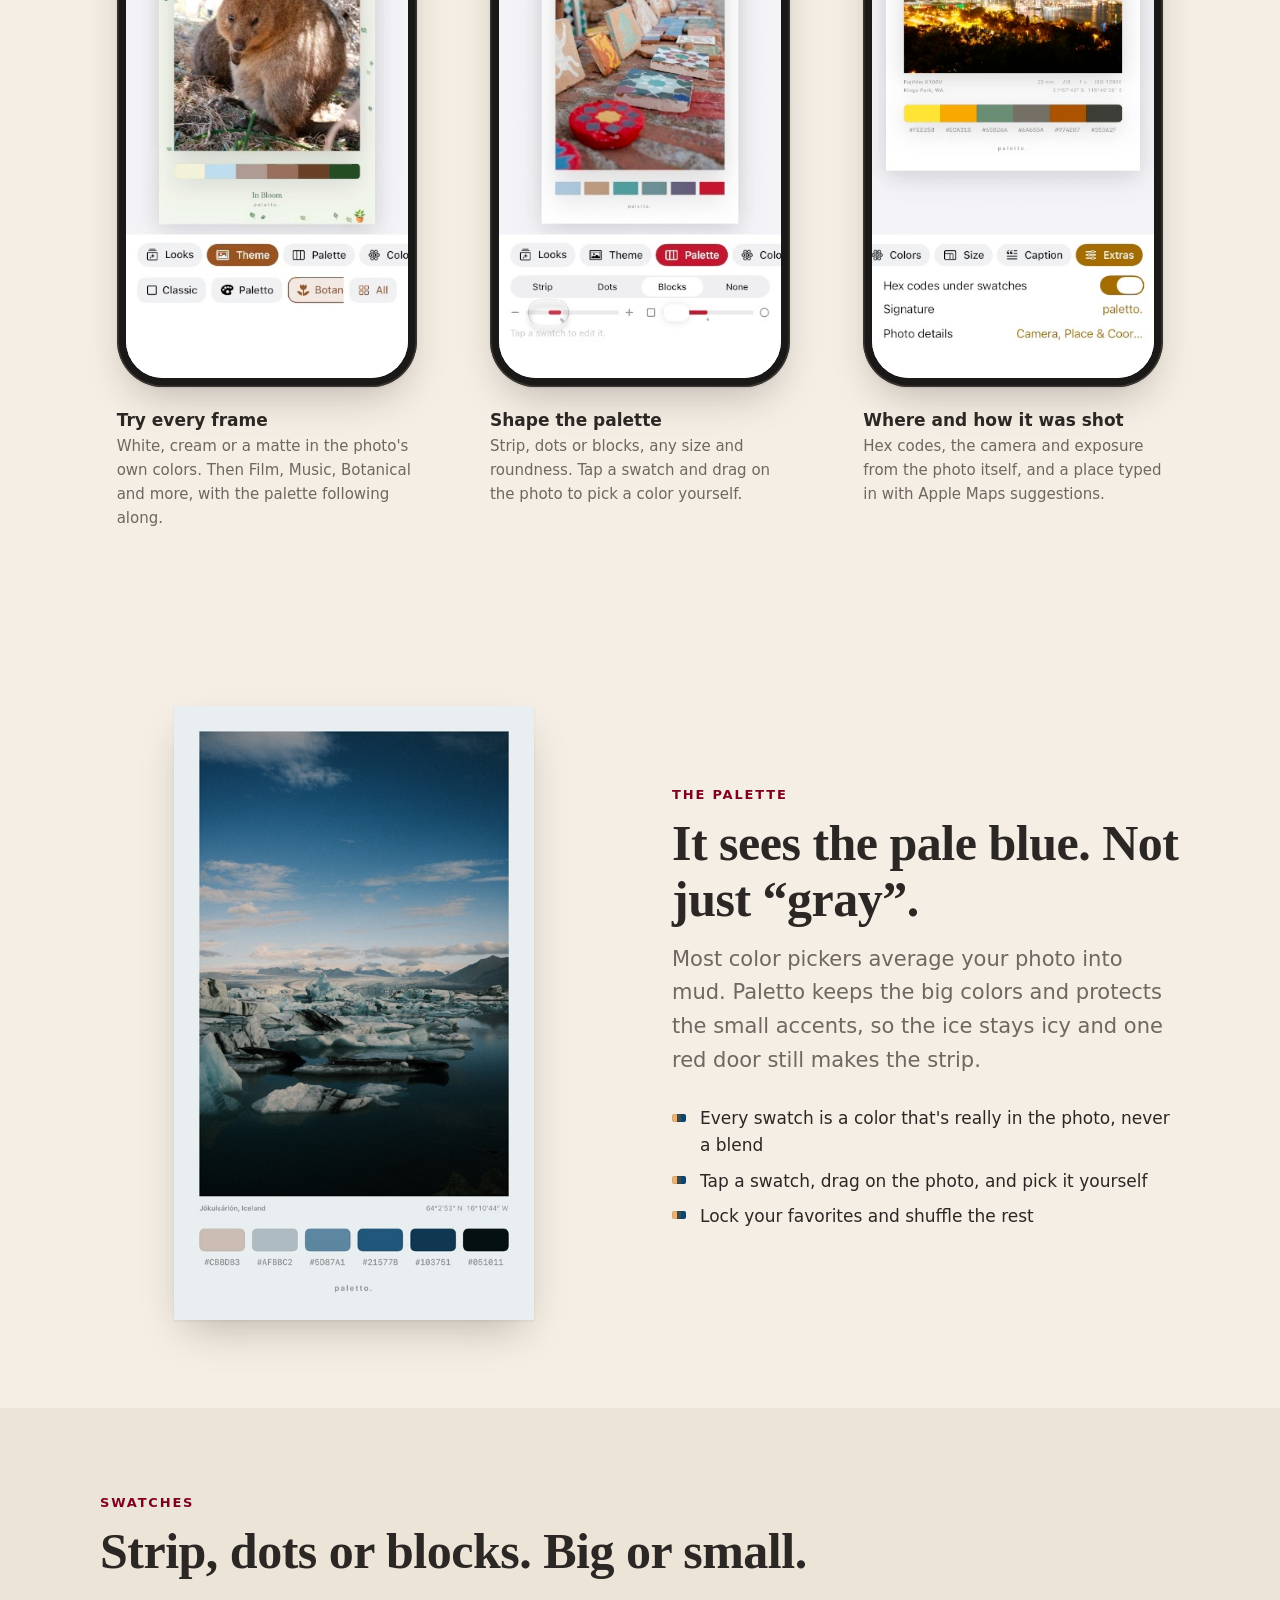
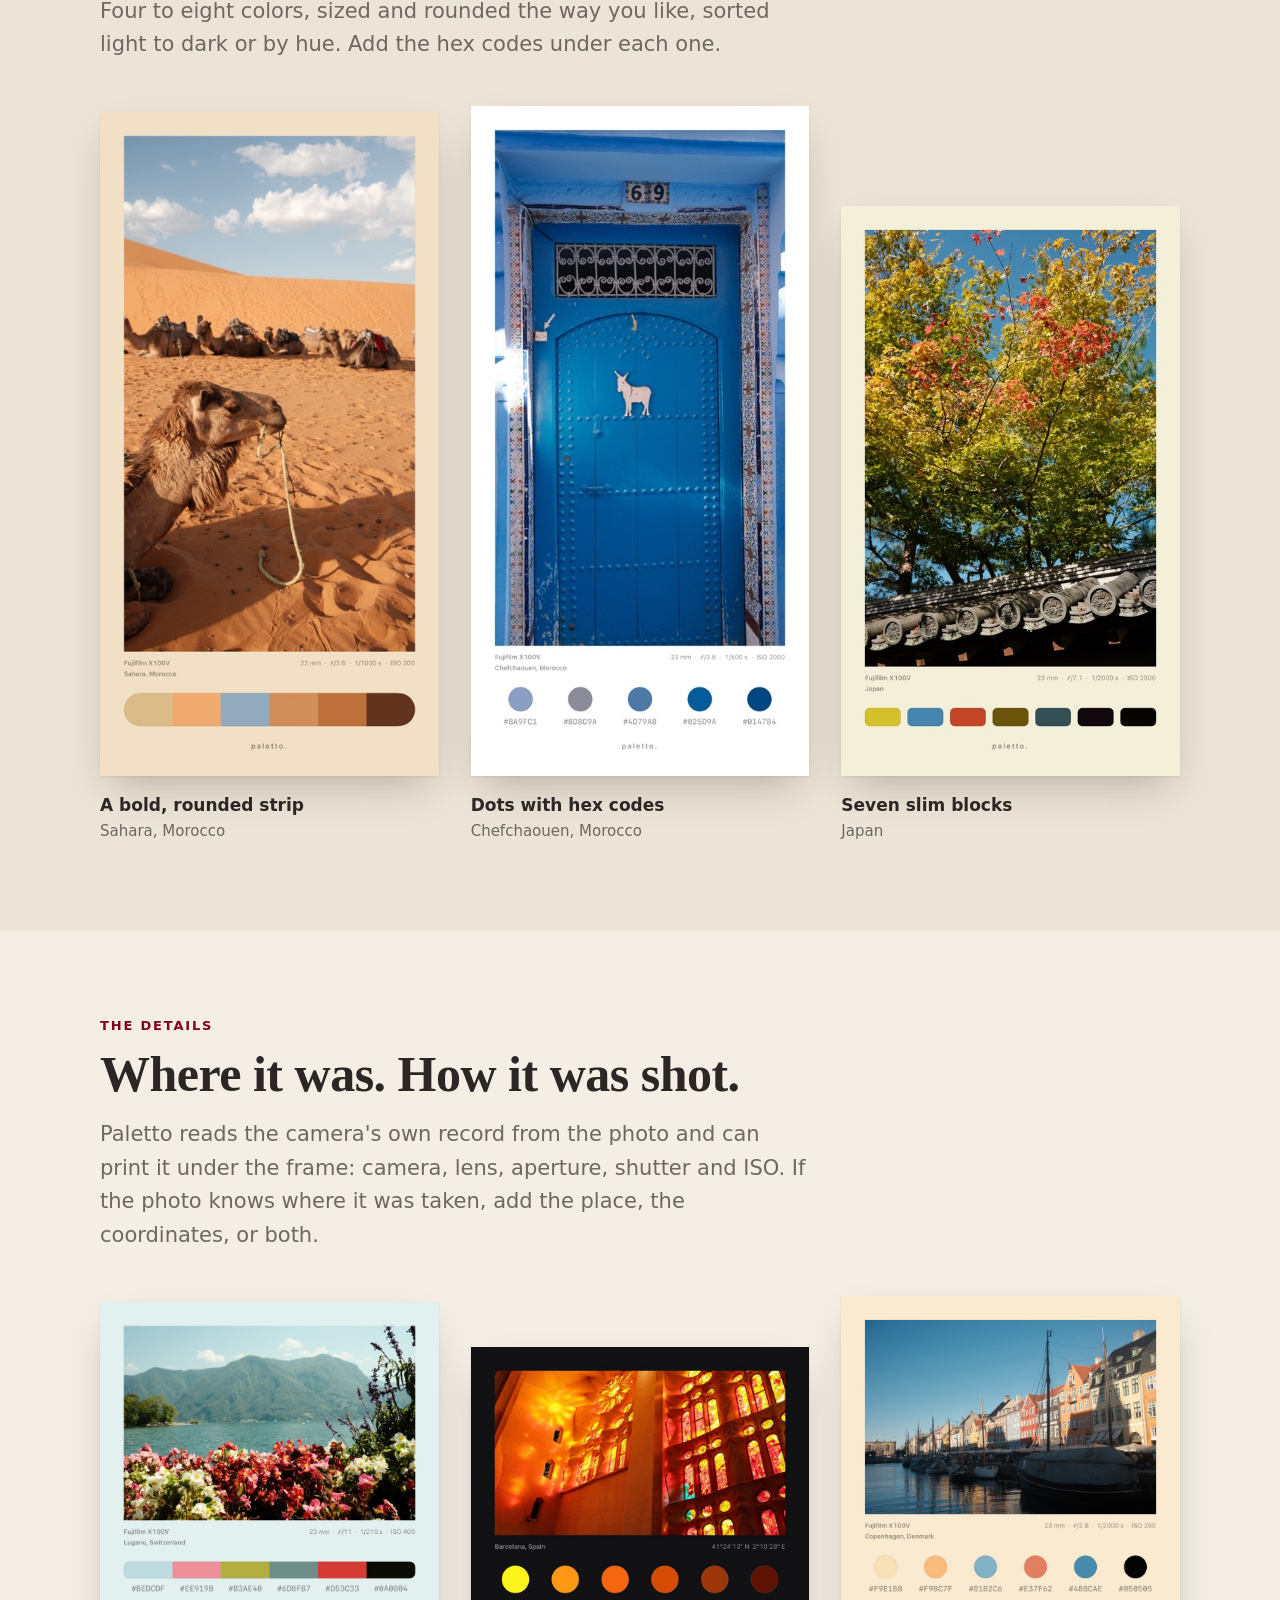
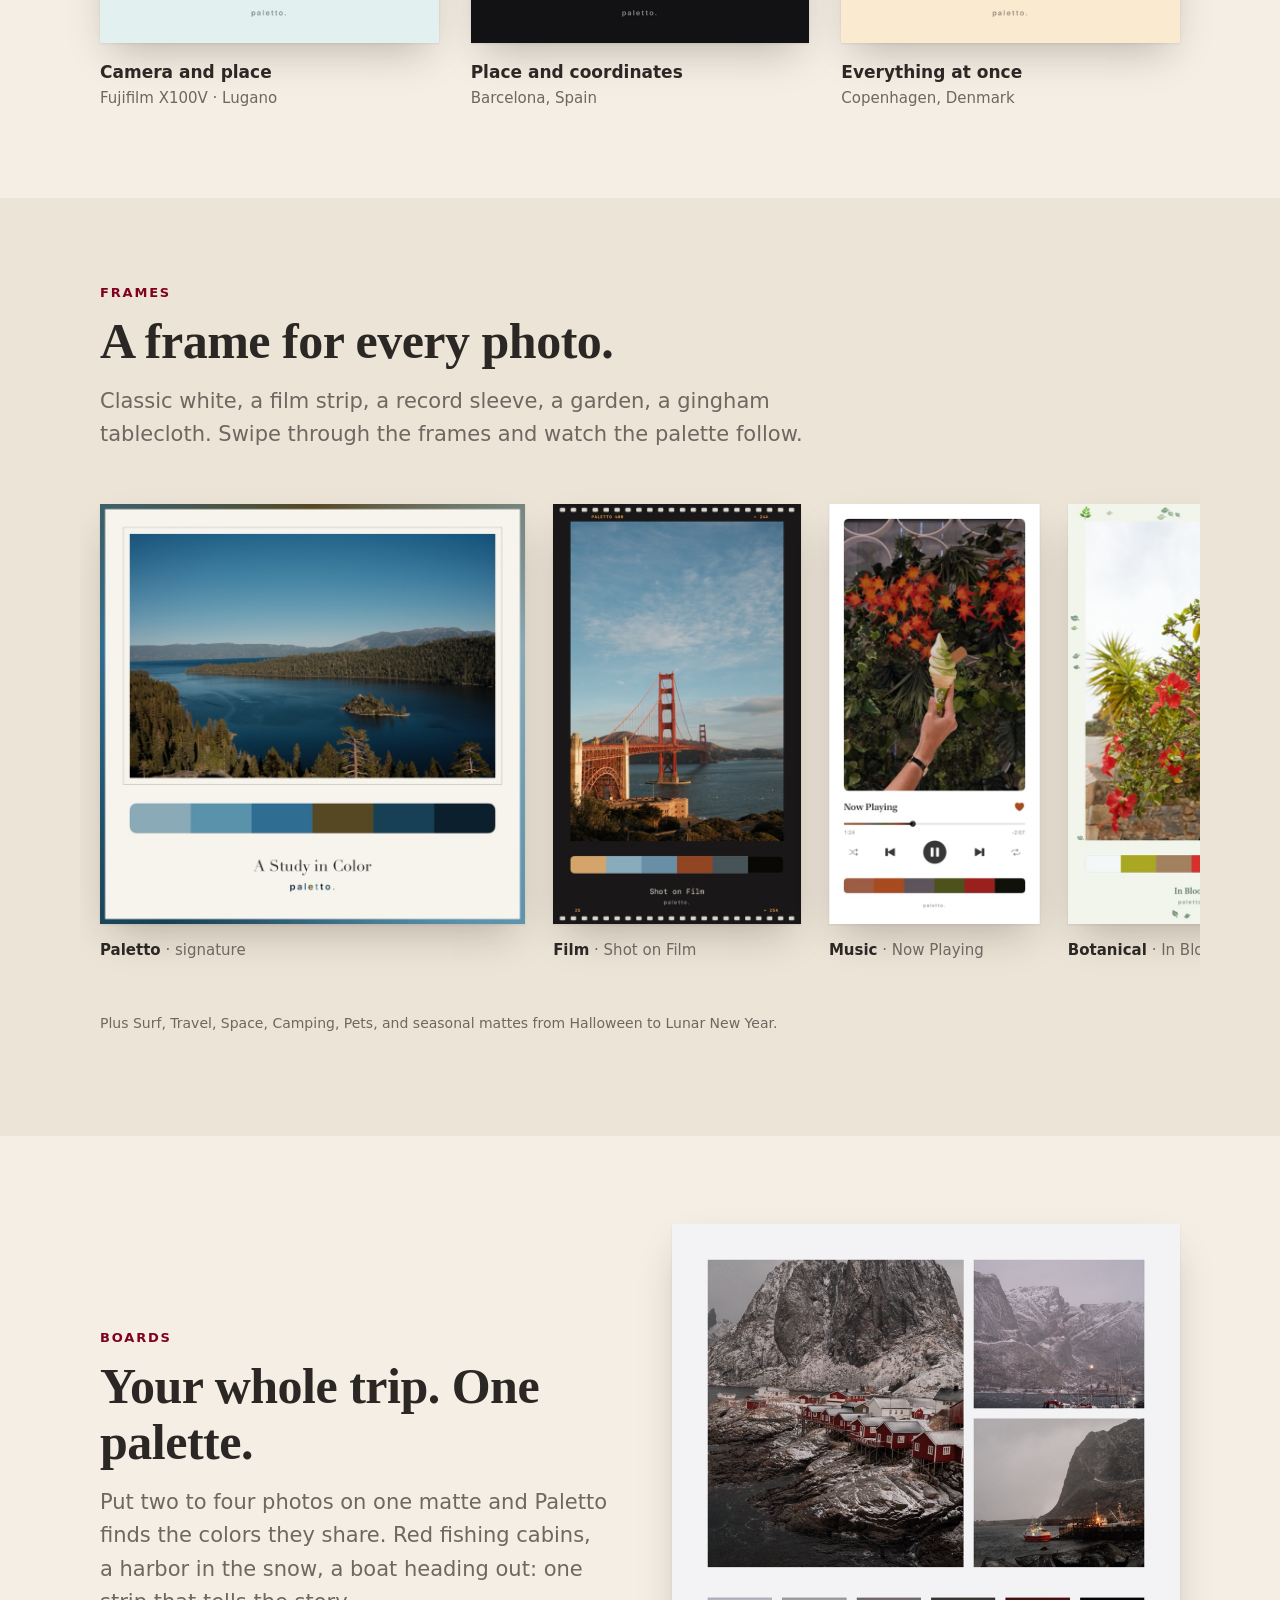
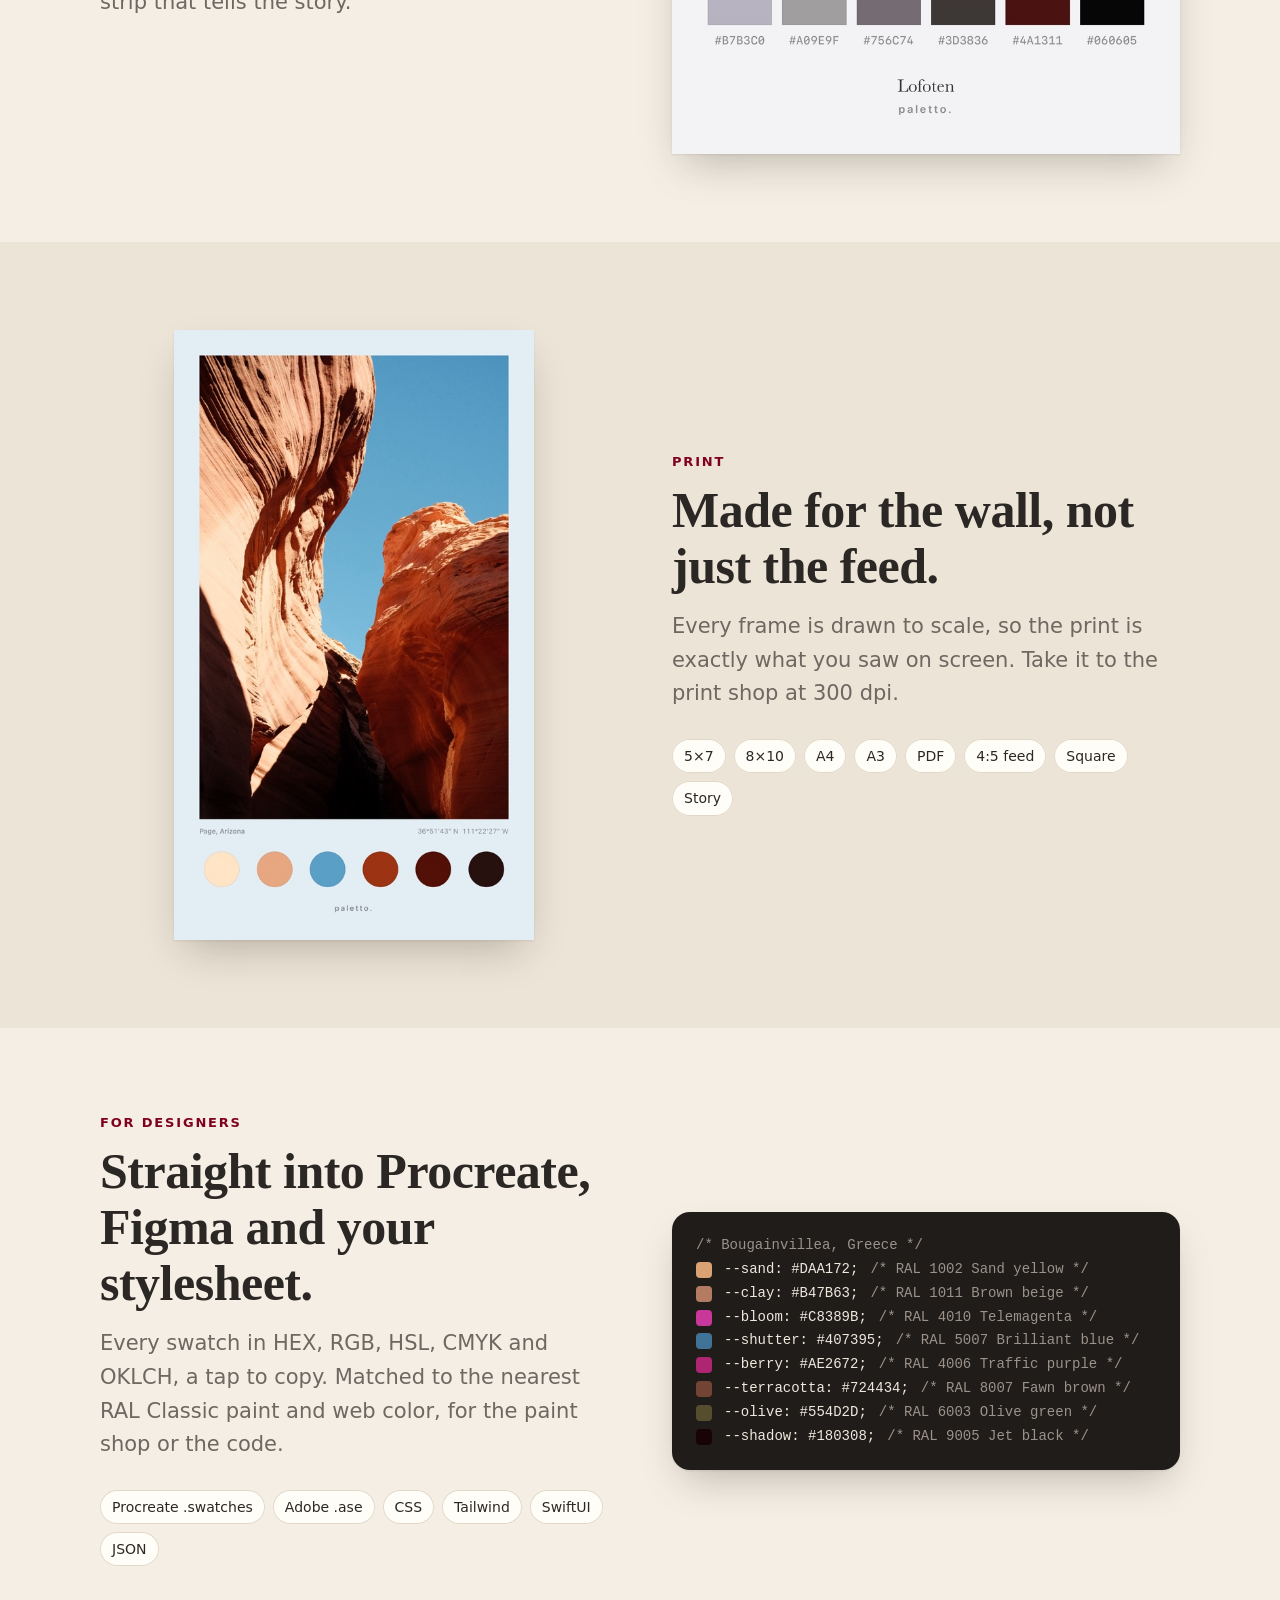
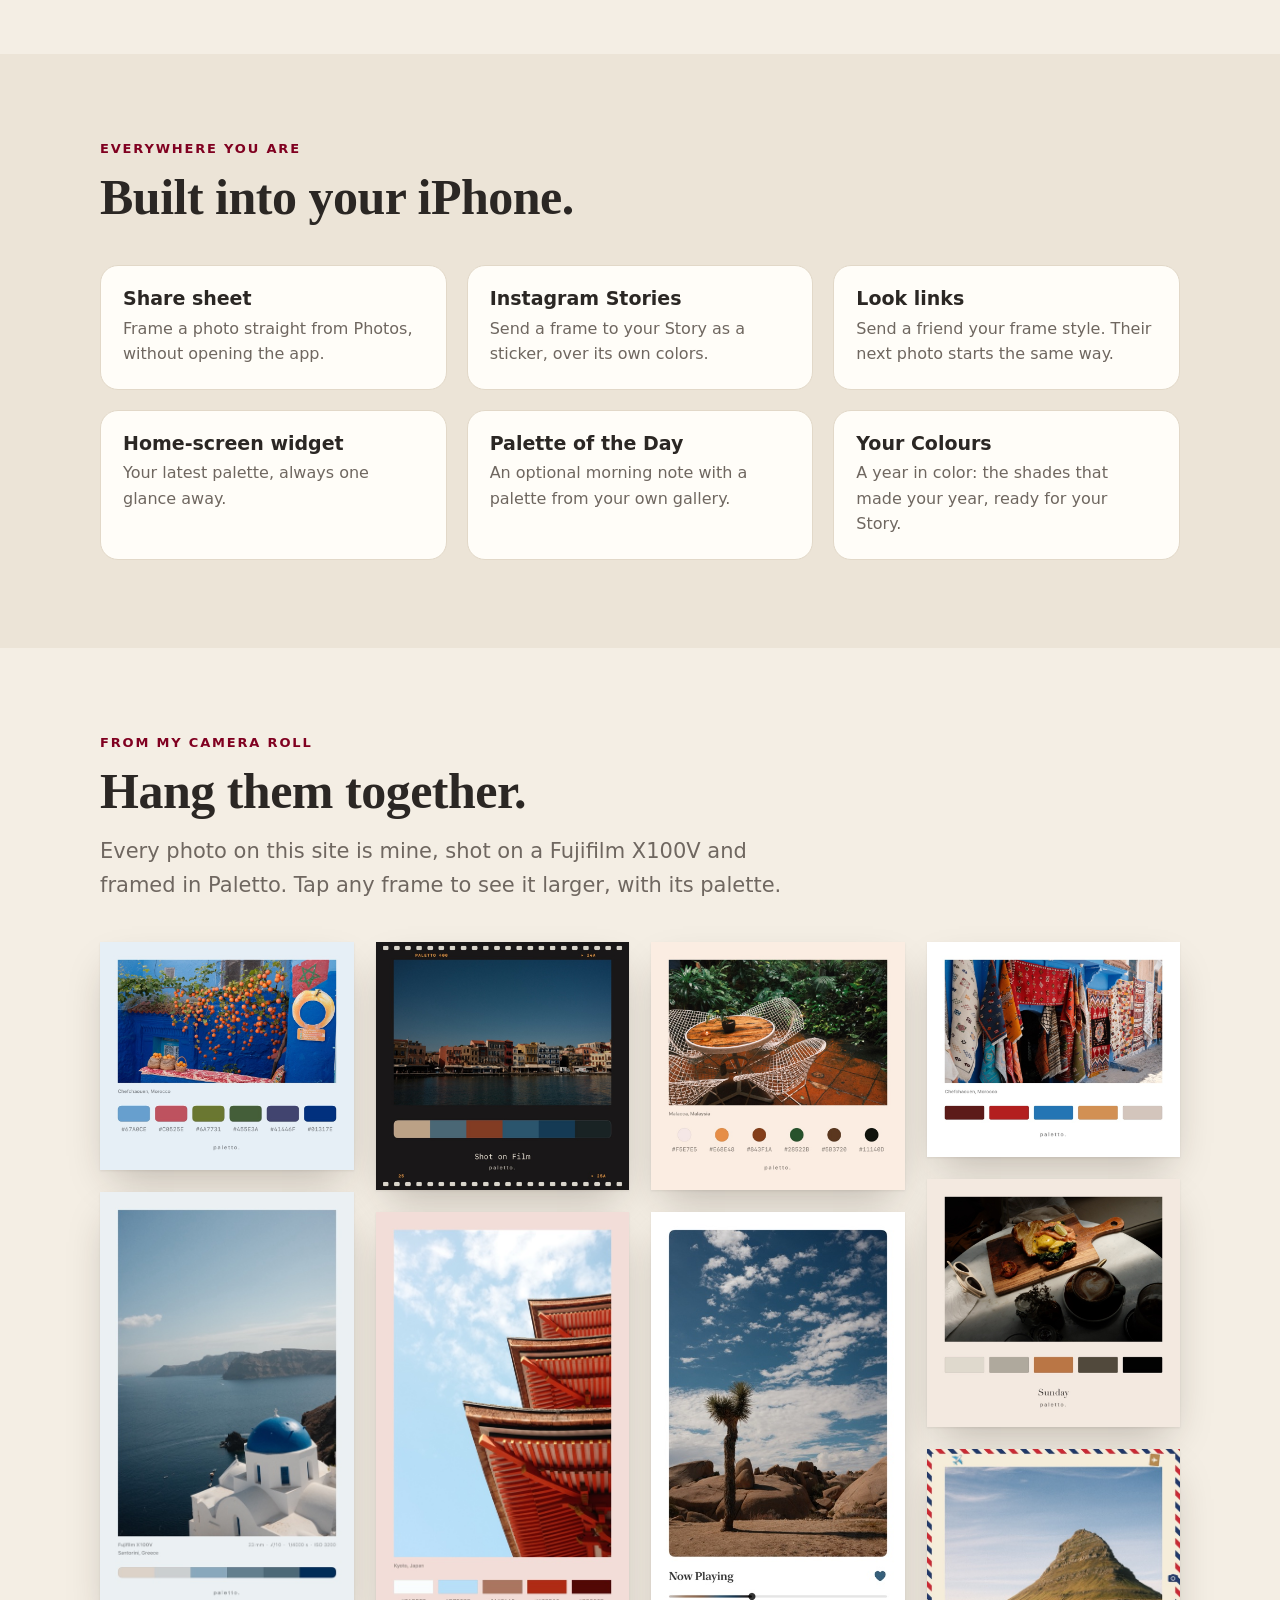
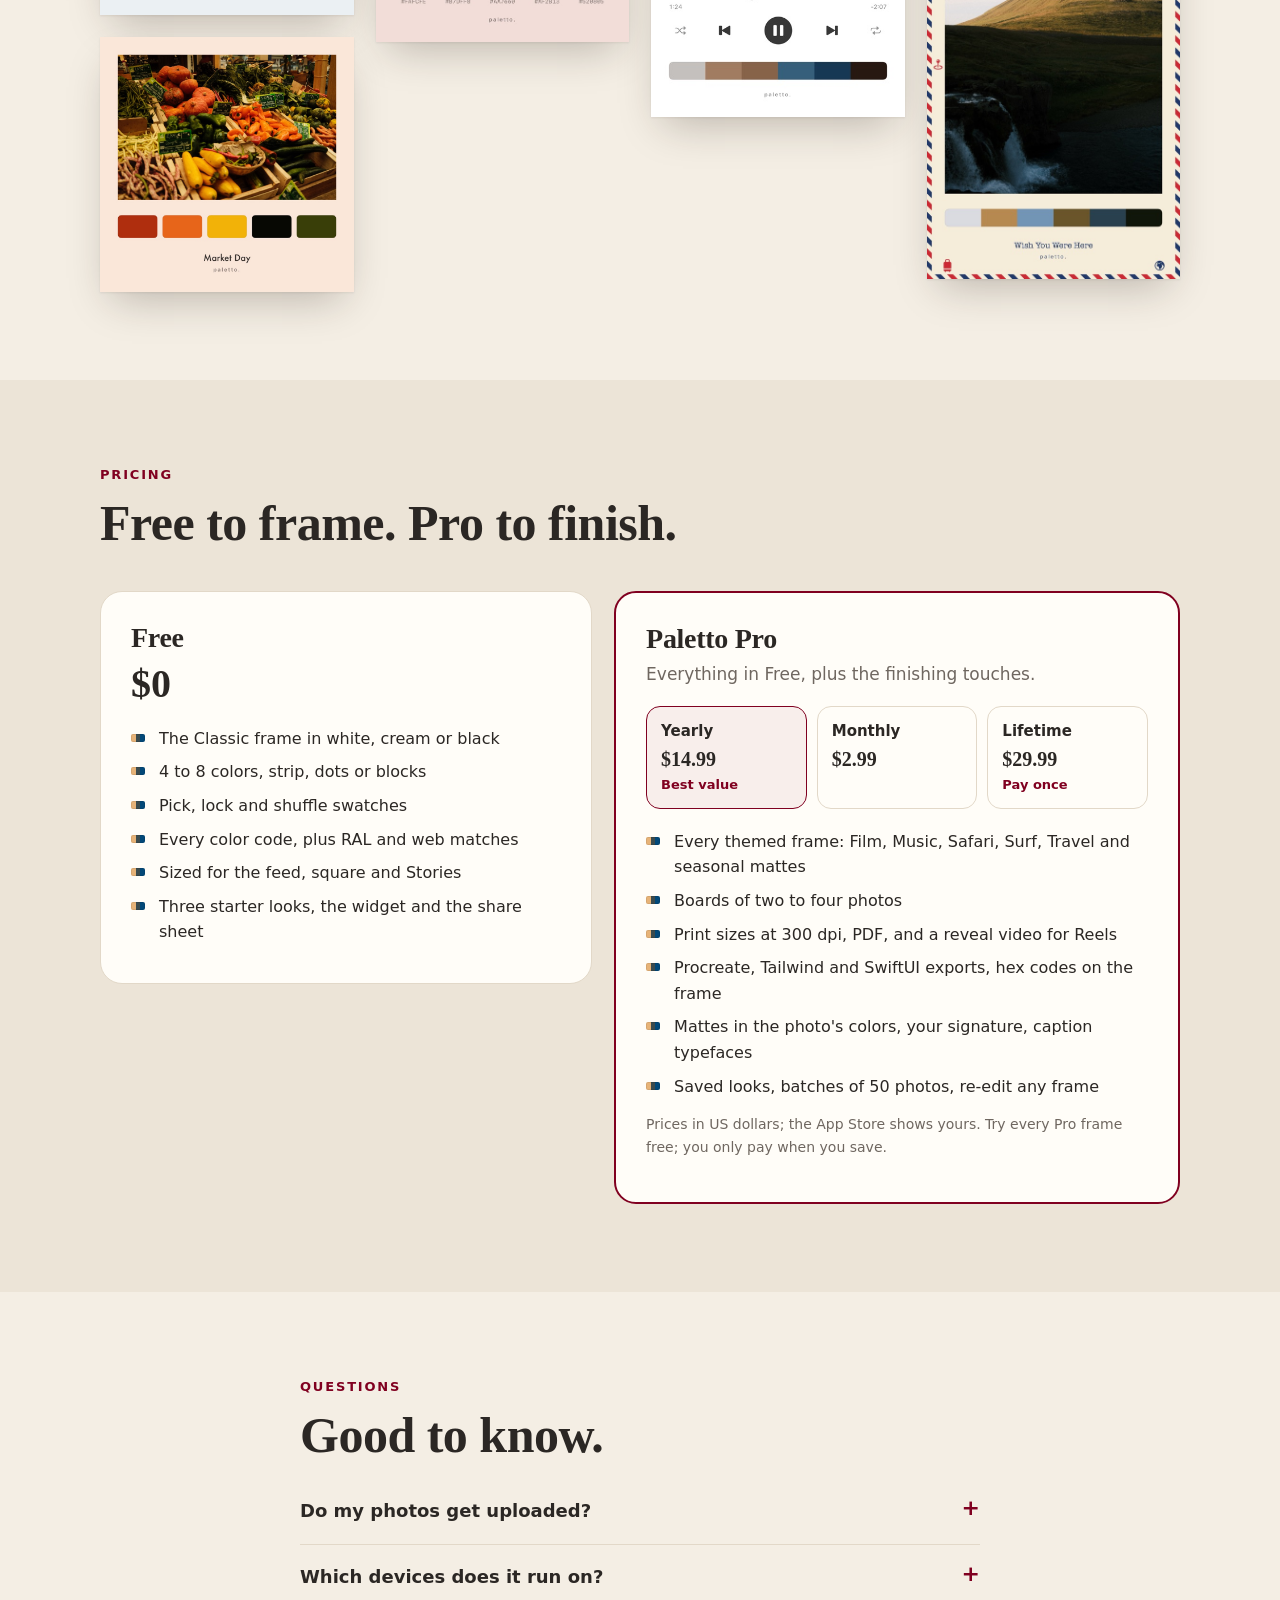
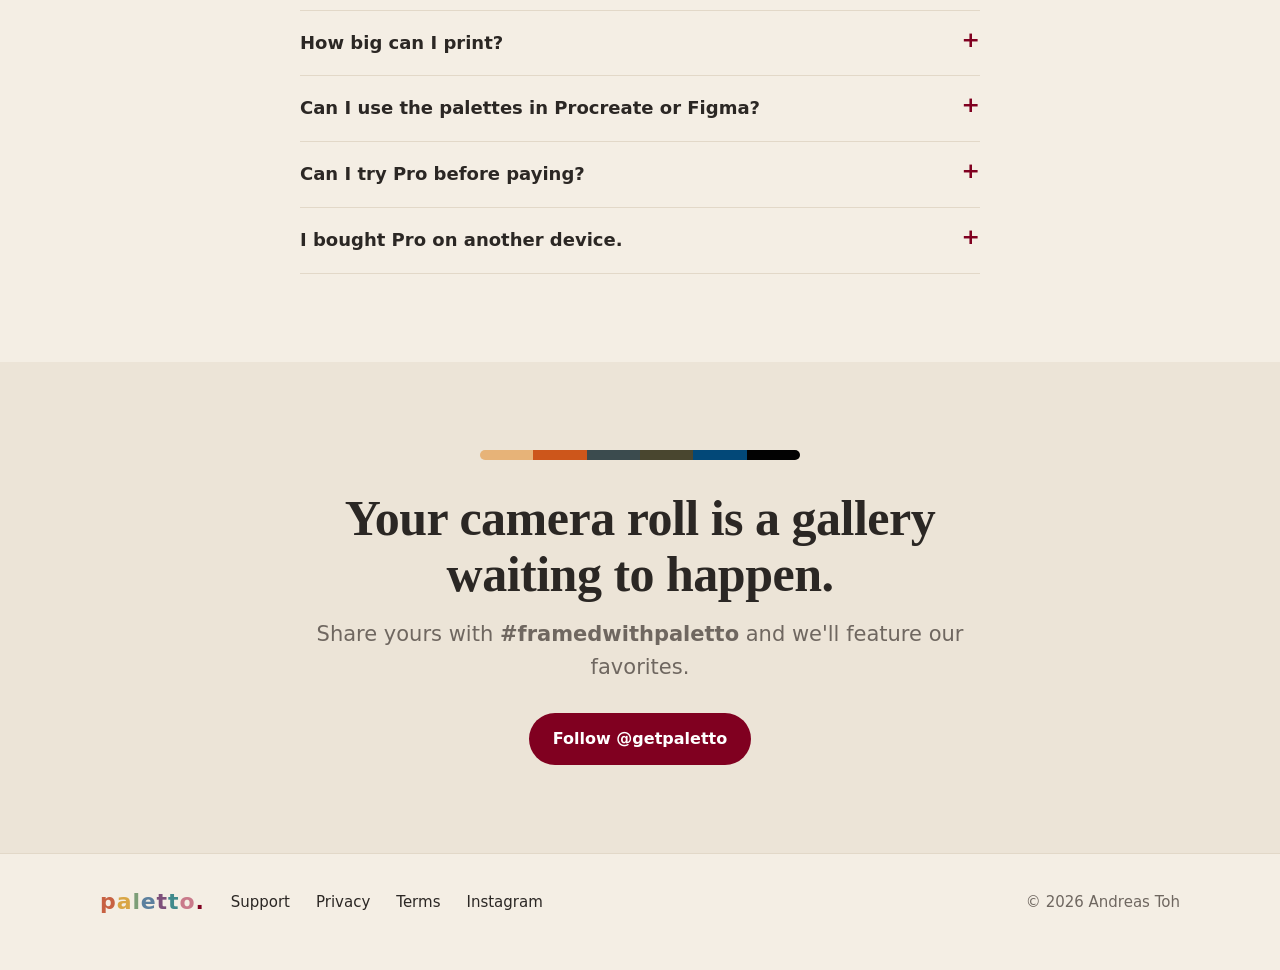
==== commit 59888f36: "Creator note: a painter's-notebook paragraph; versioned script and style links so browsers never mix" ====
--- a/index.html
+++ b/index.html
@@ -21,9 +21,9 @@
   <meta name="apple-itunes-app" content="app-id=6827217518">
   <link rel="icon" href="favicon-32.png?v=3" sizes="32x32">
   <link rel="apple-touch-icon" href="apple-touch-icon.png?v=2">
-  <link rel="stylesheet" href="style.css">
-  <script src="palettes.js"></script>
-  <script src="site.js"></script>
+  <link rel="stylesheet" href="style.css?v=202610291545">
+  <script src="palettes.js?v=202610291545"></script>
+  <script src="site.js?v=202610291545"></script>
   <script type="application/ld+json">
   {
     "@context": "https://schema.org",
@@ -116,8 +116,8 @@
         <h2>Why I made Paletto.</h2>
         <p>Paletto started on the road. I've carried a small Fujifilm X100V through the markets of Morocco, the islands of Greece, the backstreets of Japan, the glaciers of Iceland and the canyons of the American West. Every frame on this page is one of my photos.</p>
         <p>Somewhere along the way I noticed that what I remember about a place isn't one picture. It's its colors. Every landscape has its own: the layered reds of the Grand Canyon, the snow and red cabins of Lofoten, the blue of a door in Chefchaouen, bougainvillea against a white wall, the pale, almost-gray blue of a glacier lagoon.</p>
-        <p>So I tried the color-picker apps, and they let me down. They turned my glacier gray and averaged the bougainvillea into brown. The small things that made the photo, one red door, one faint blue, were the first to go.</p>
-        <p>Paletto is what I built instead. It looks for the colors that are really in the photo, even the quiet ones, and sets them under the picture like a print I'd want on my own wall. Then I kept going: frames for film and music and food, boards for a whole trip, prints at 300&nbsp;dpi.</p>
+        <p>Back home, those colors faded faster than the memories. A postcard yellows, a camera roll buries a whole trip under ten thousand other photos, and the exact blue of that lagoon slips away. I wanted something like a painter's field notebook: every place pressed flat into a row of colors I could hold up to the light, the way one paint chip can hold a whole room.</p>
+        <p>So I built Paletto. It looks for the colors that are really in the photo, even the quiet ones, and sets them under the picture like a print I'd want on my own wall. Then I kept going: frames for film and music and food, boards for a whole trip, prints at 300&nbsp;dpi.</p>
         <p>There are no accounts, no ads and no tracking. Your photos never leave your phone, because I wouldn't want mine to either.</p>
         <p>If you frame something you love, tag it <b>#framedwithpaletto</b>. I'd love to see where your colors come from.</p>
         <p class="signoff">A.</p>
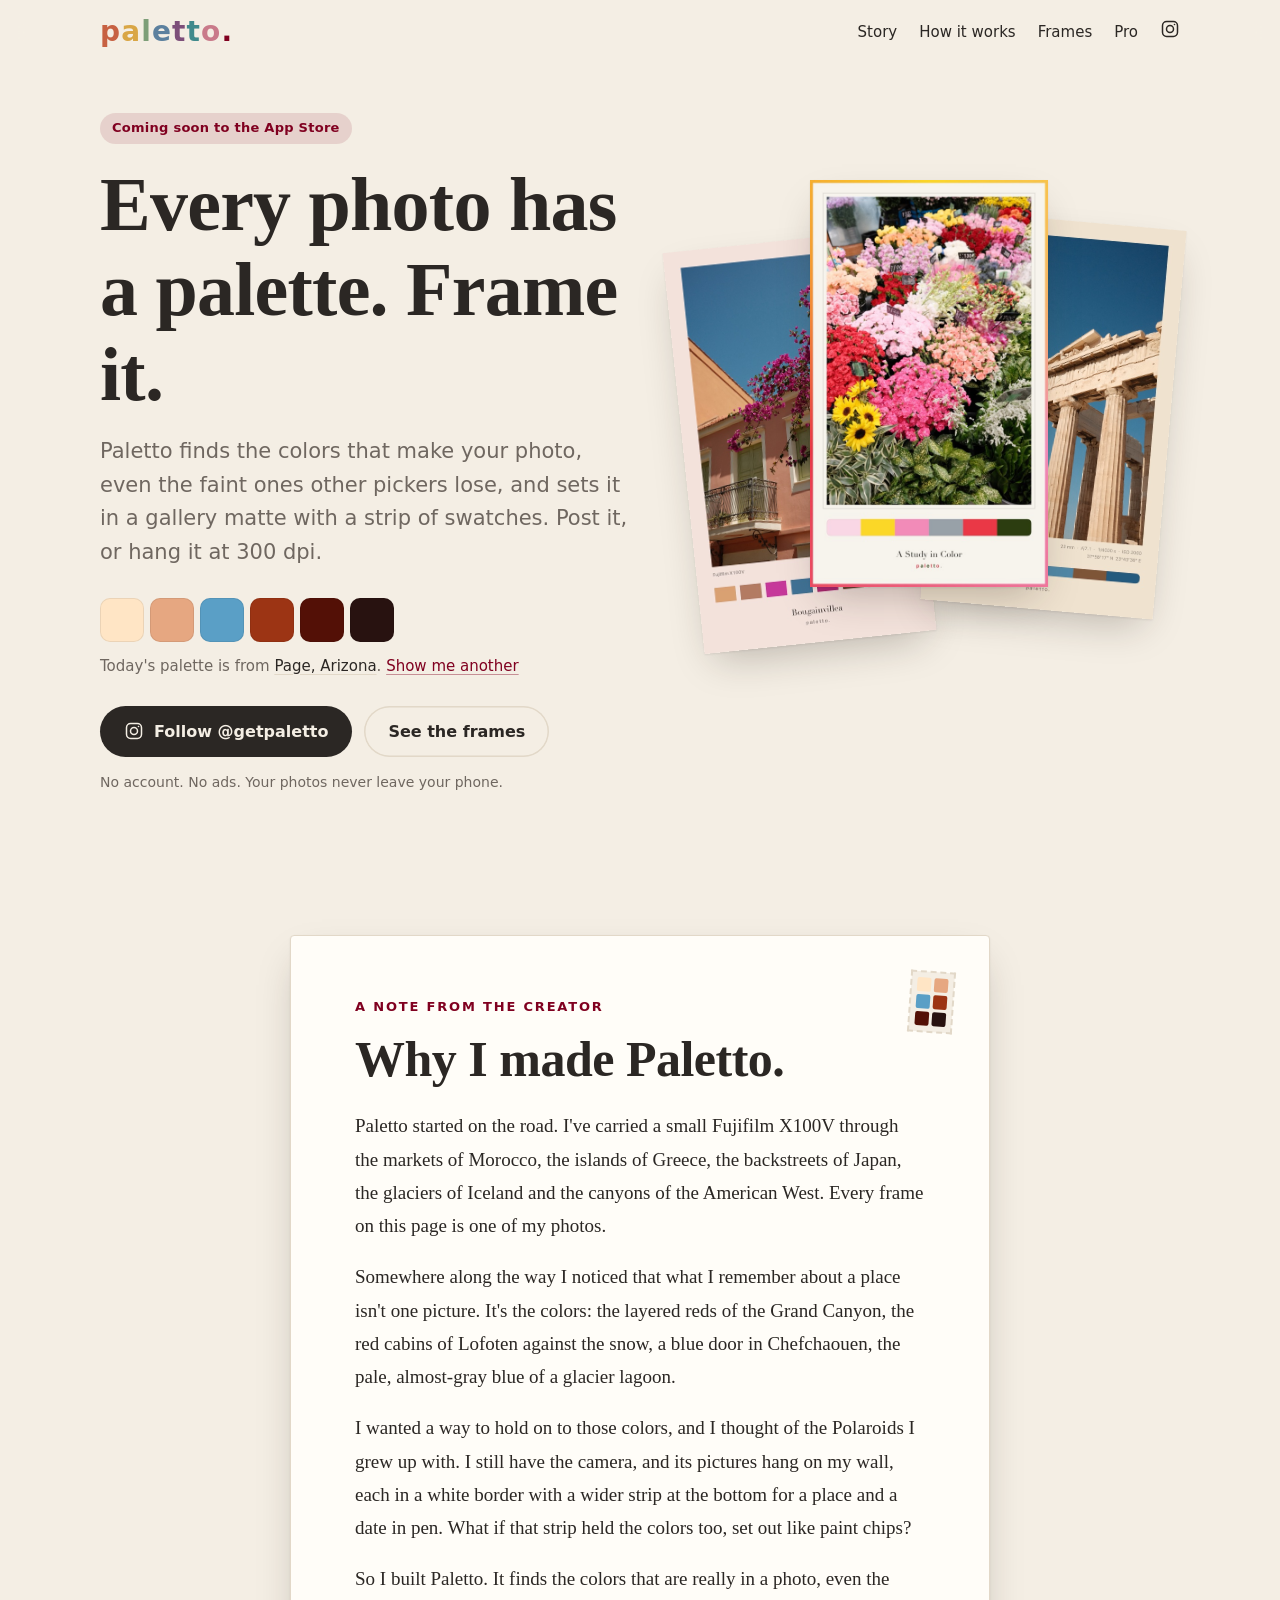
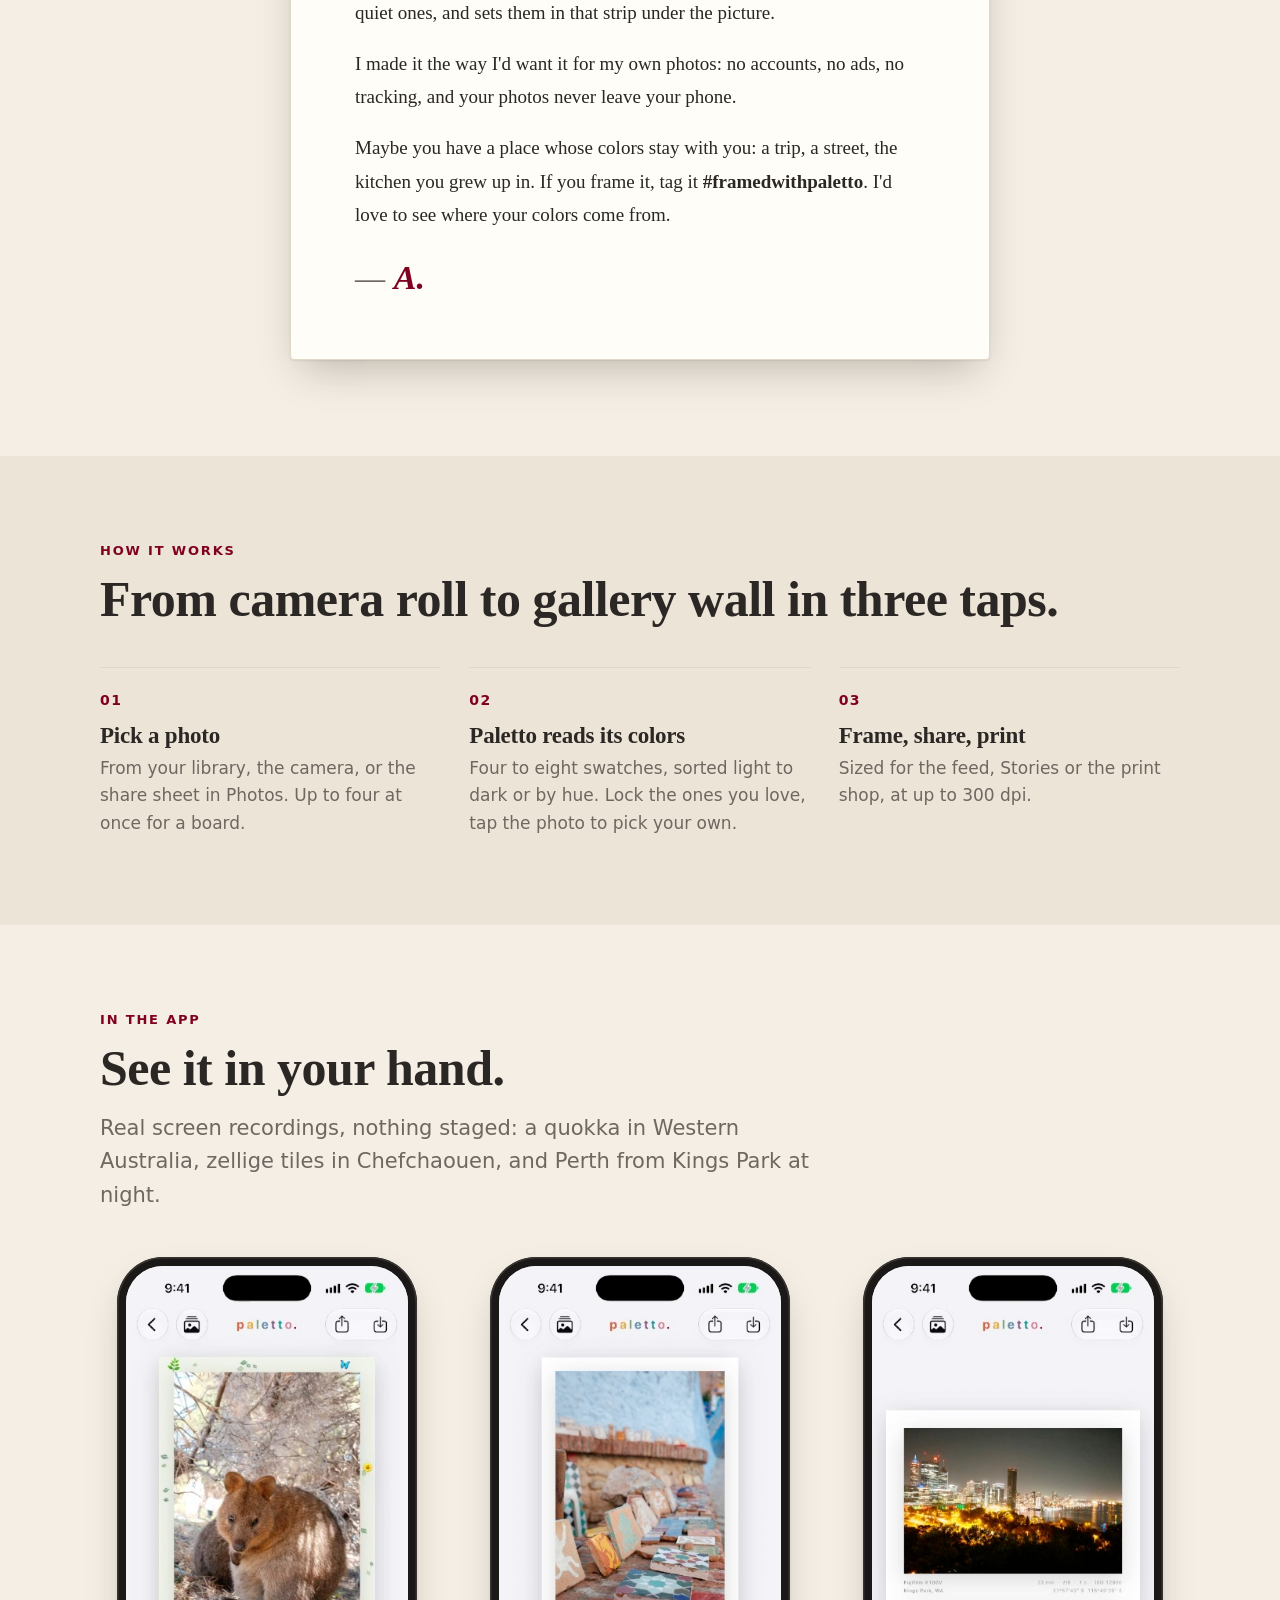
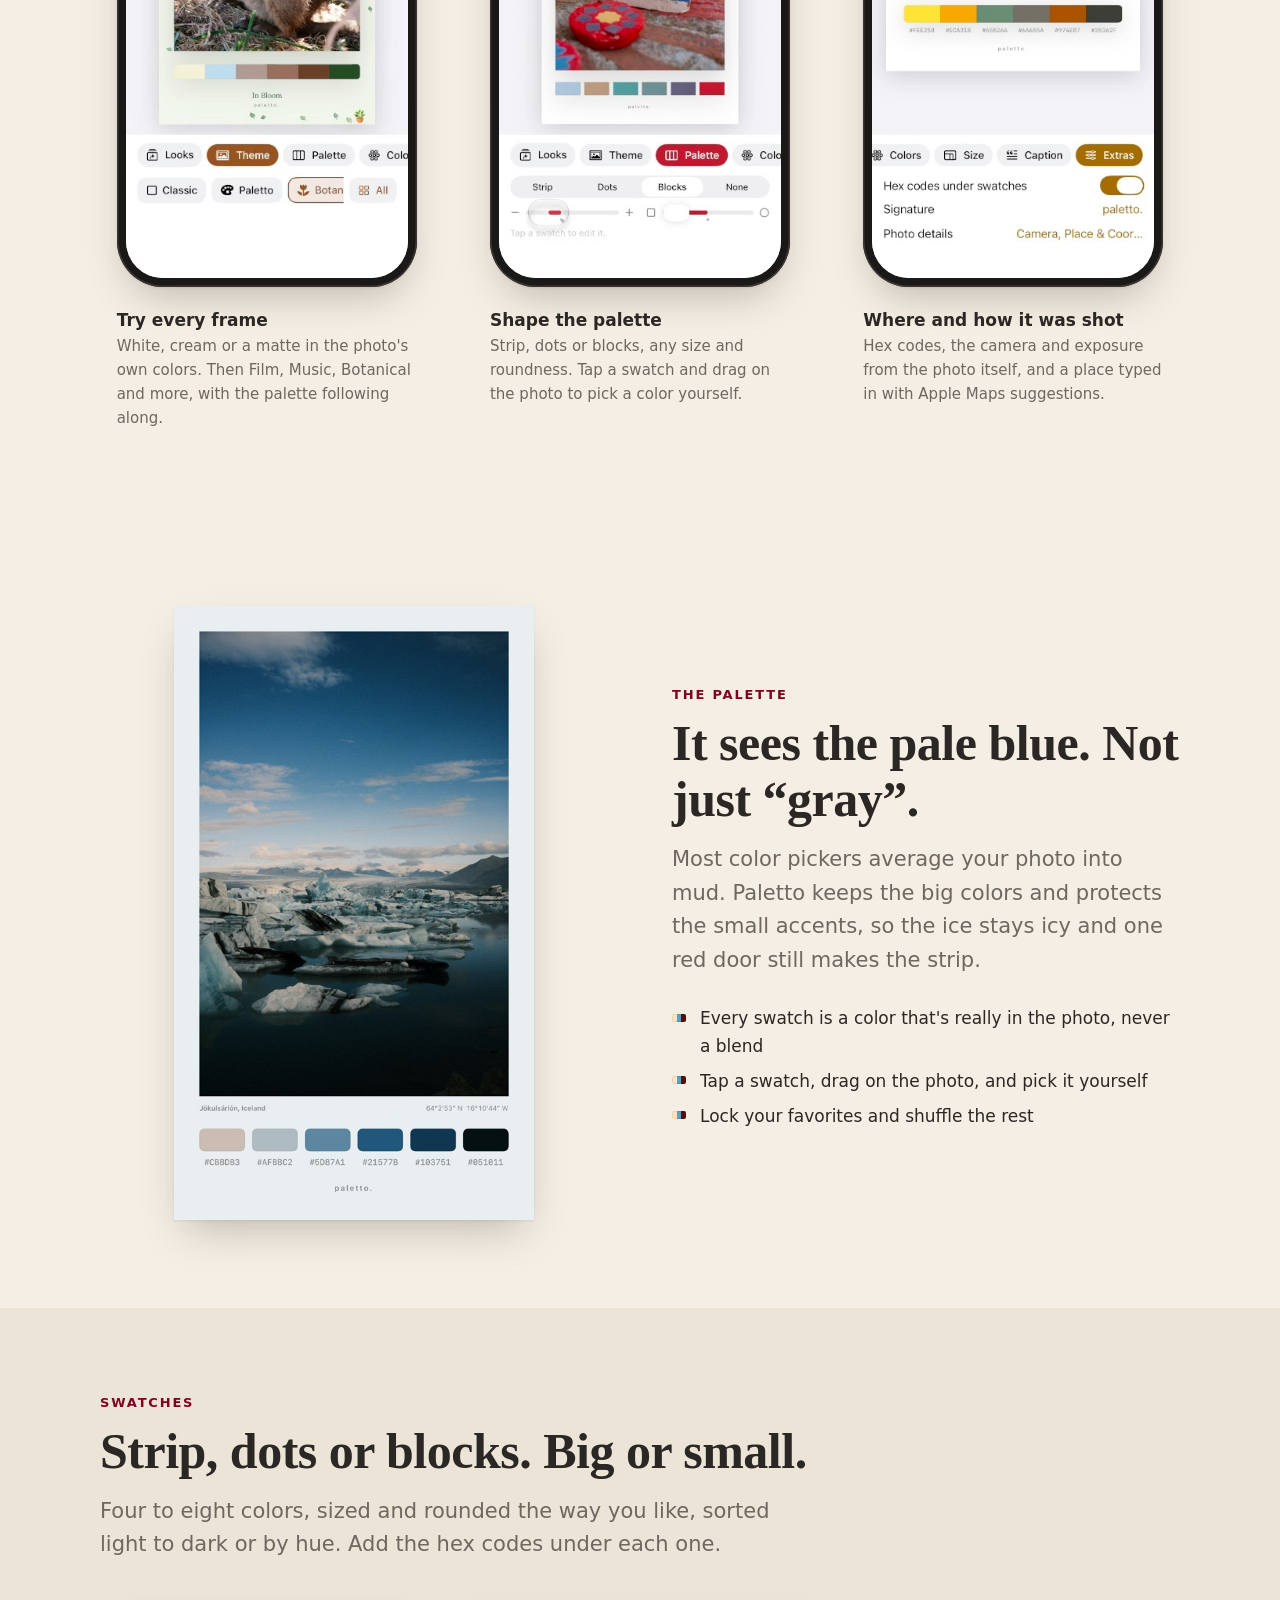
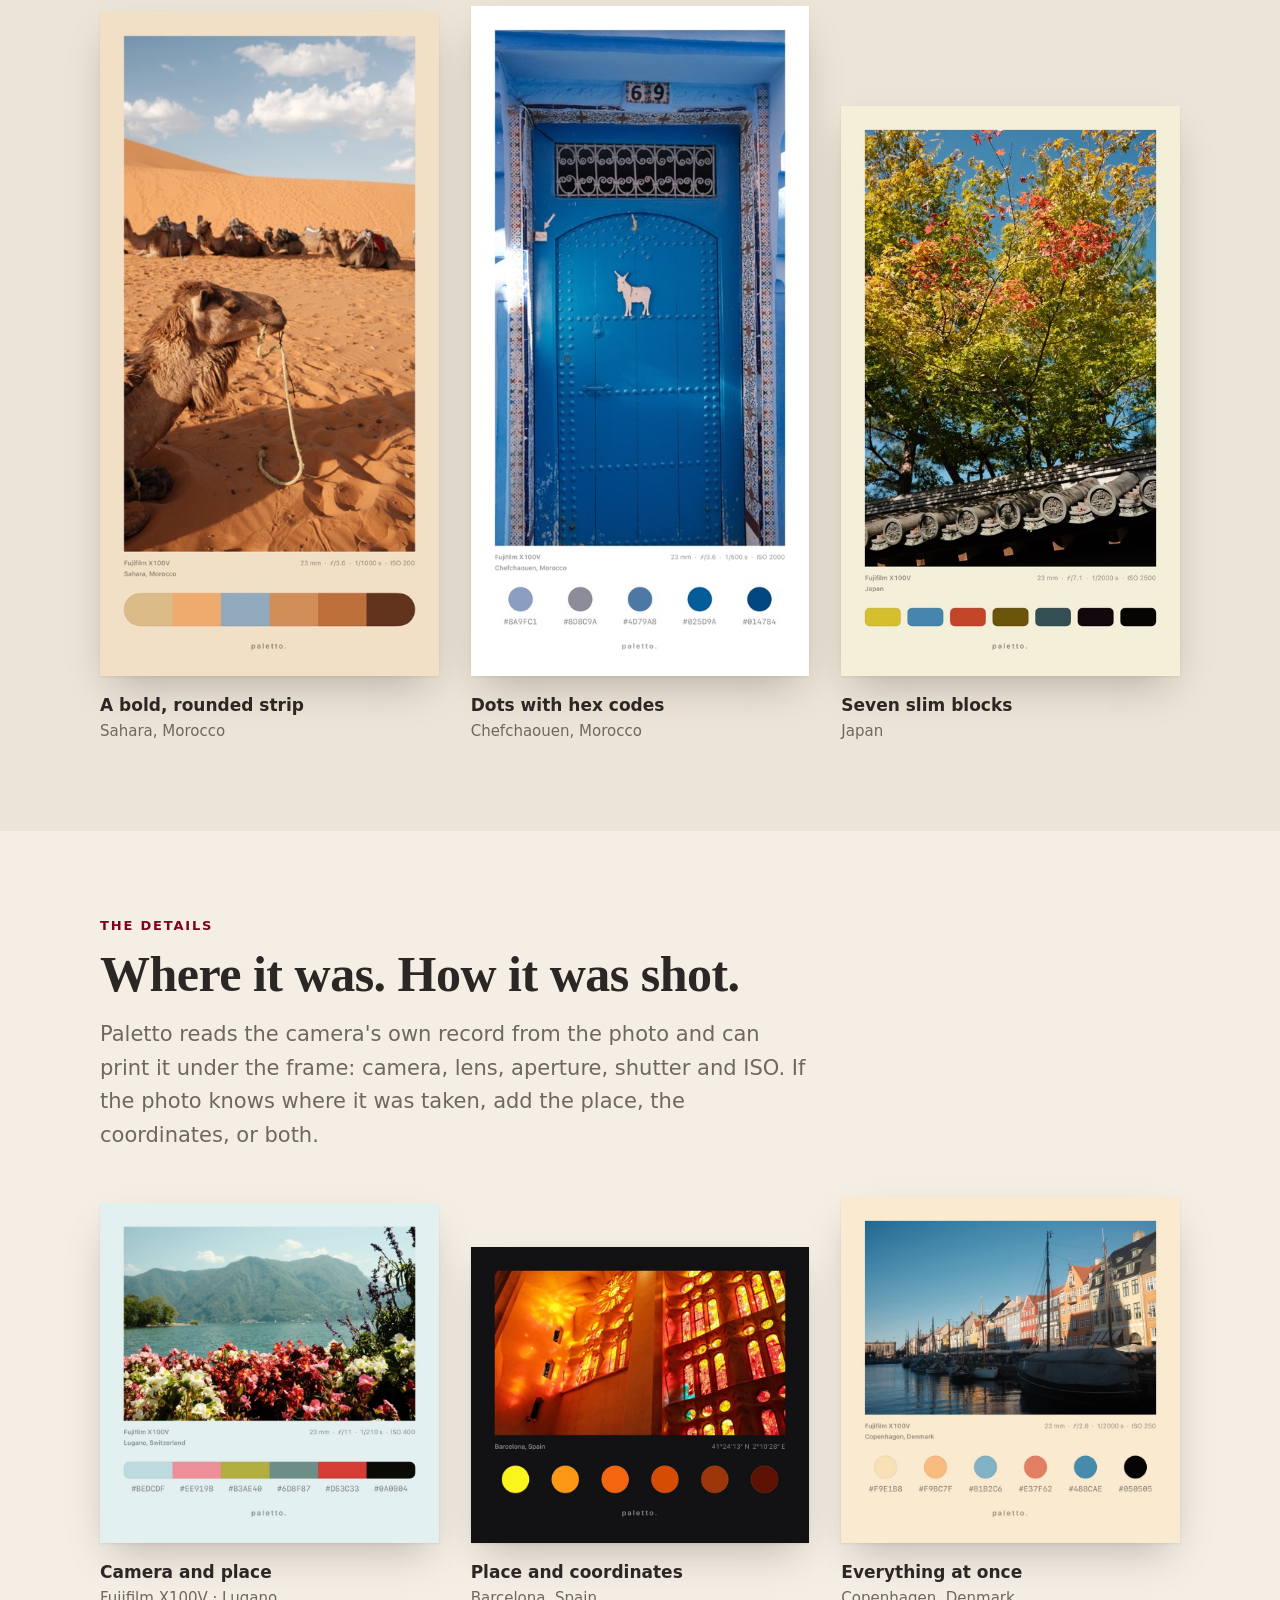
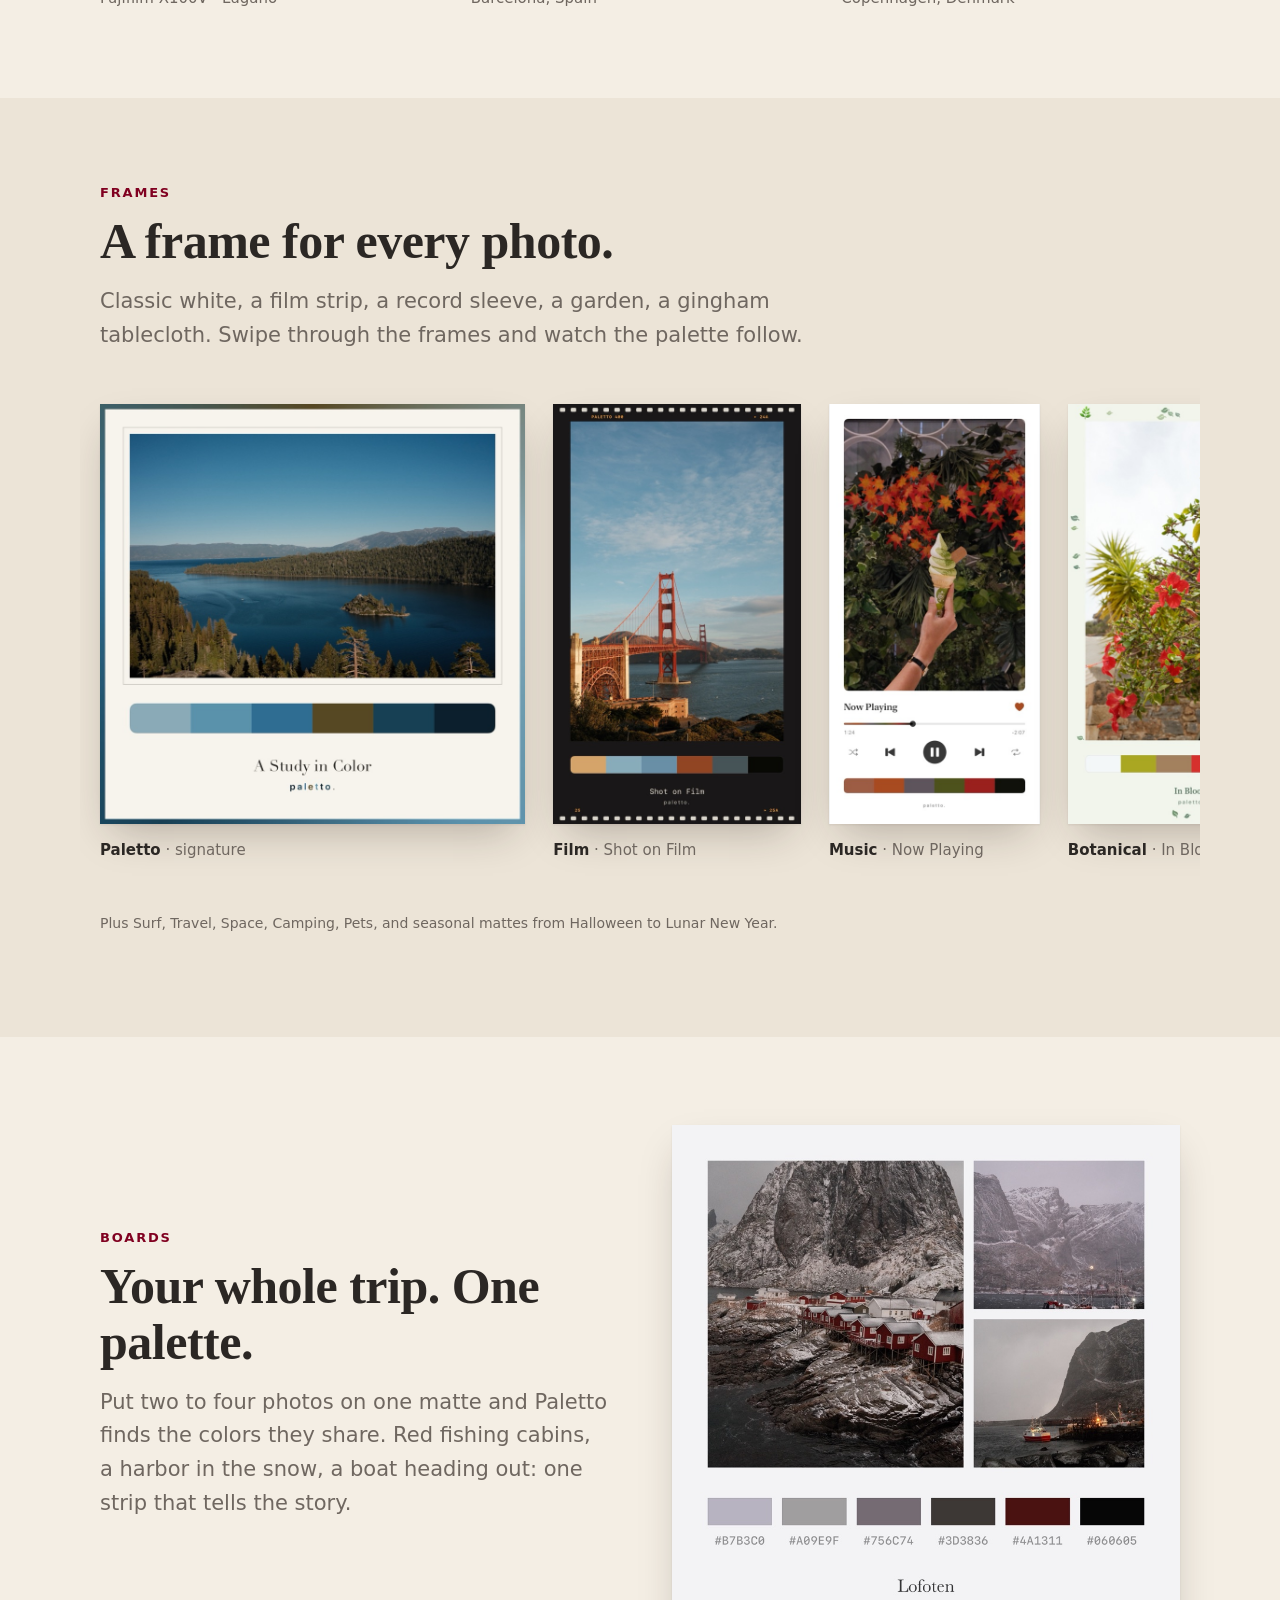
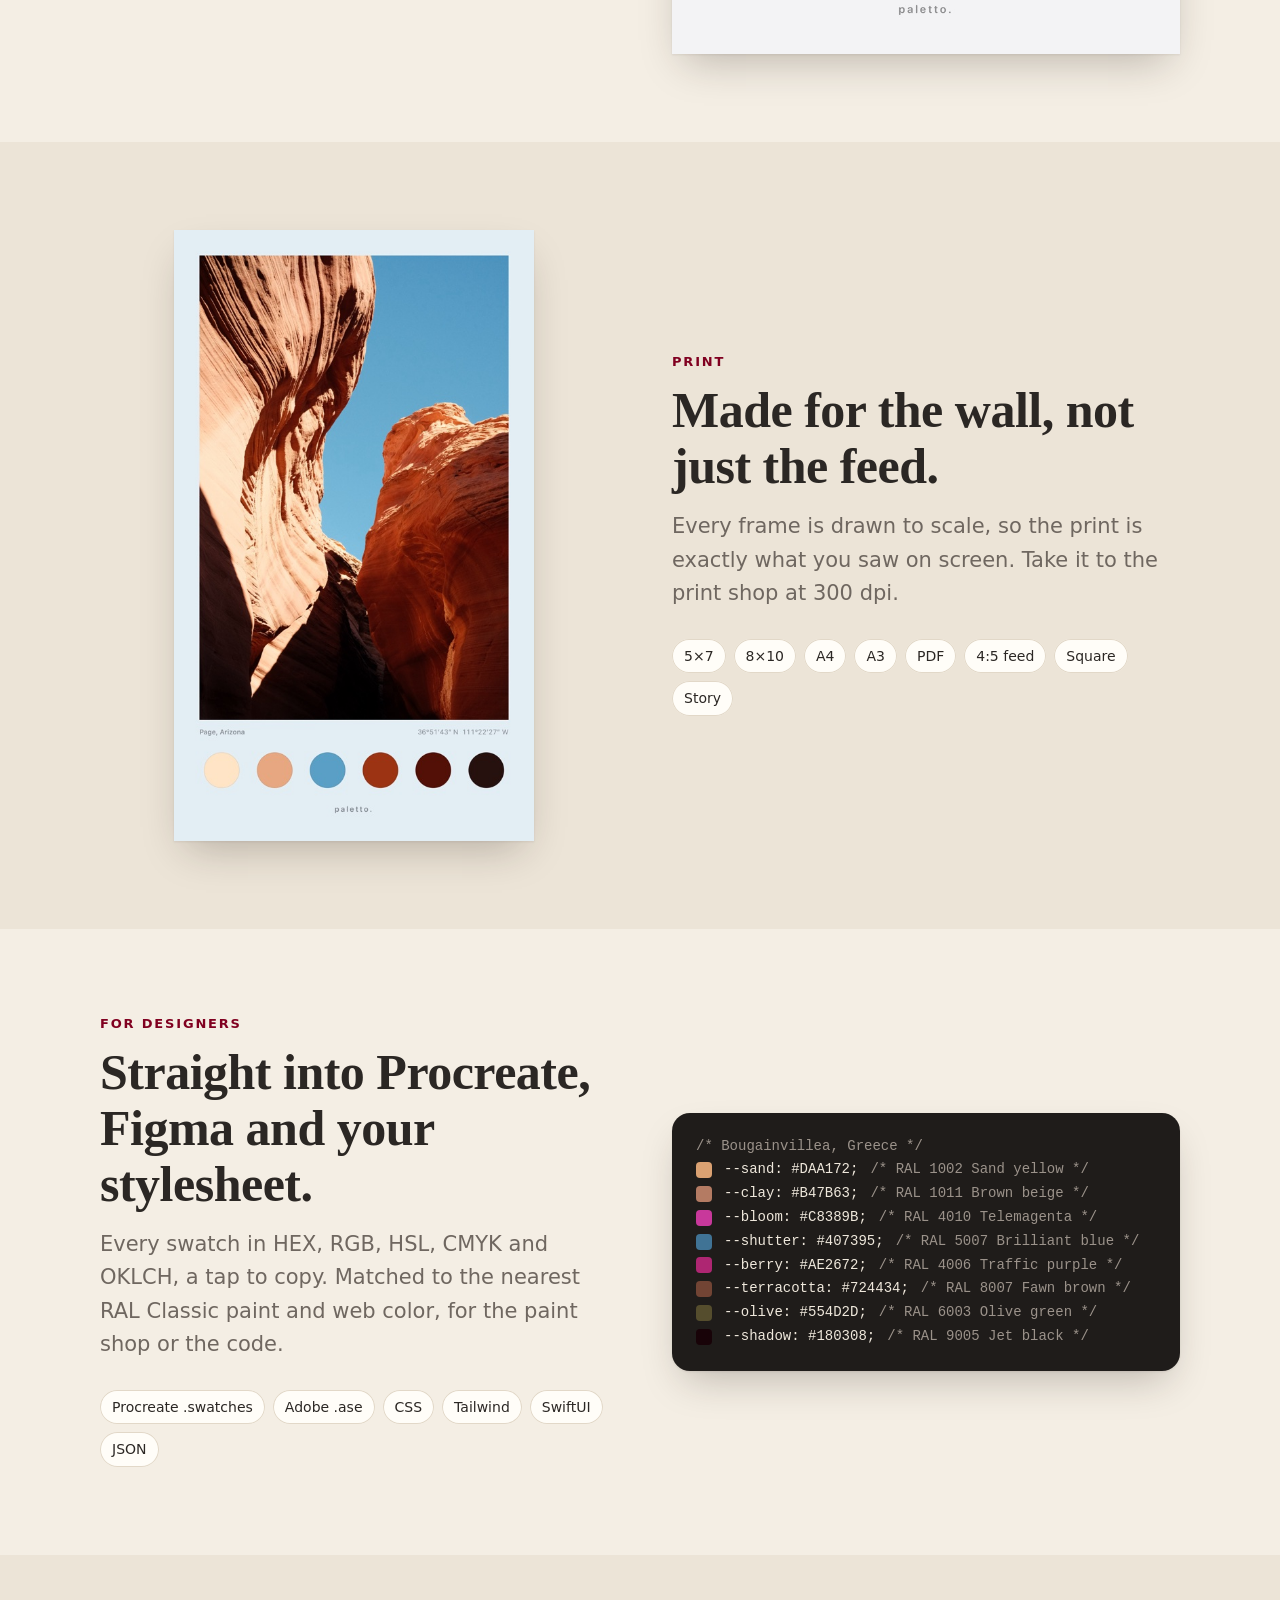
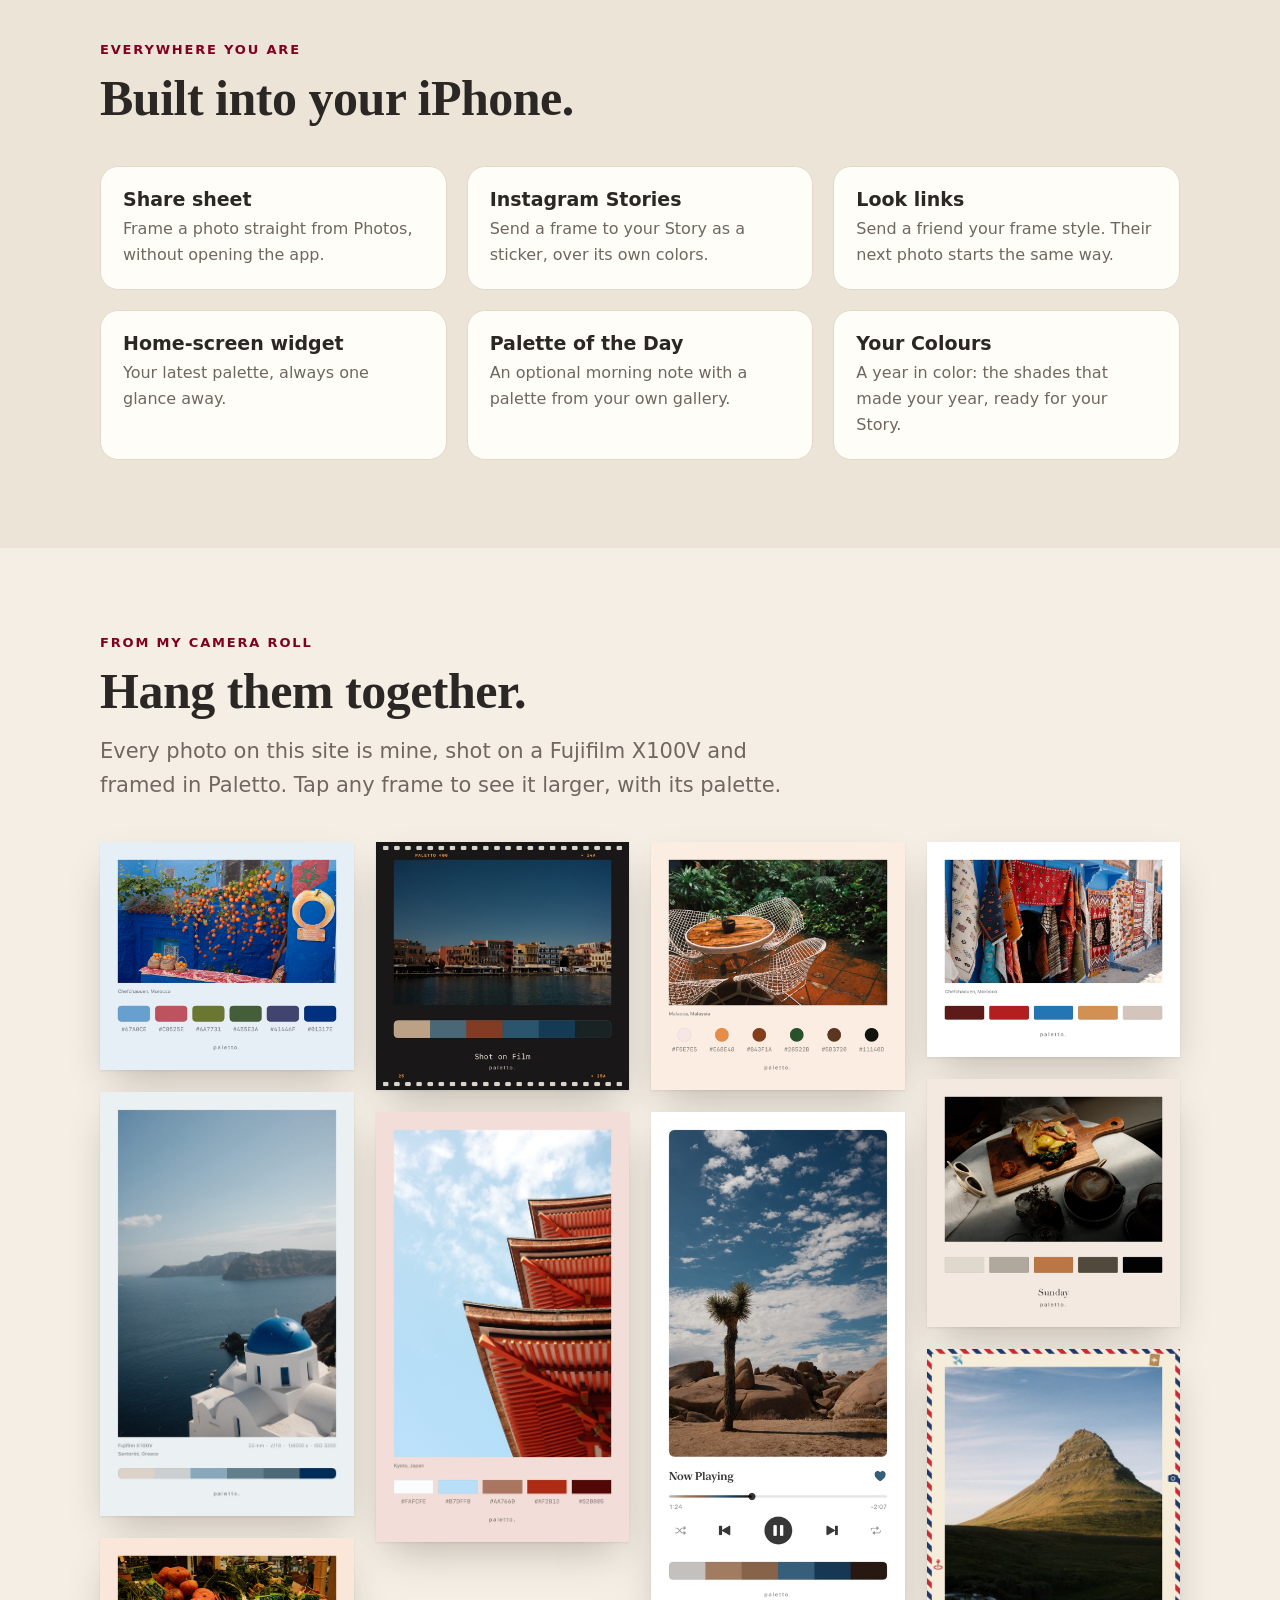
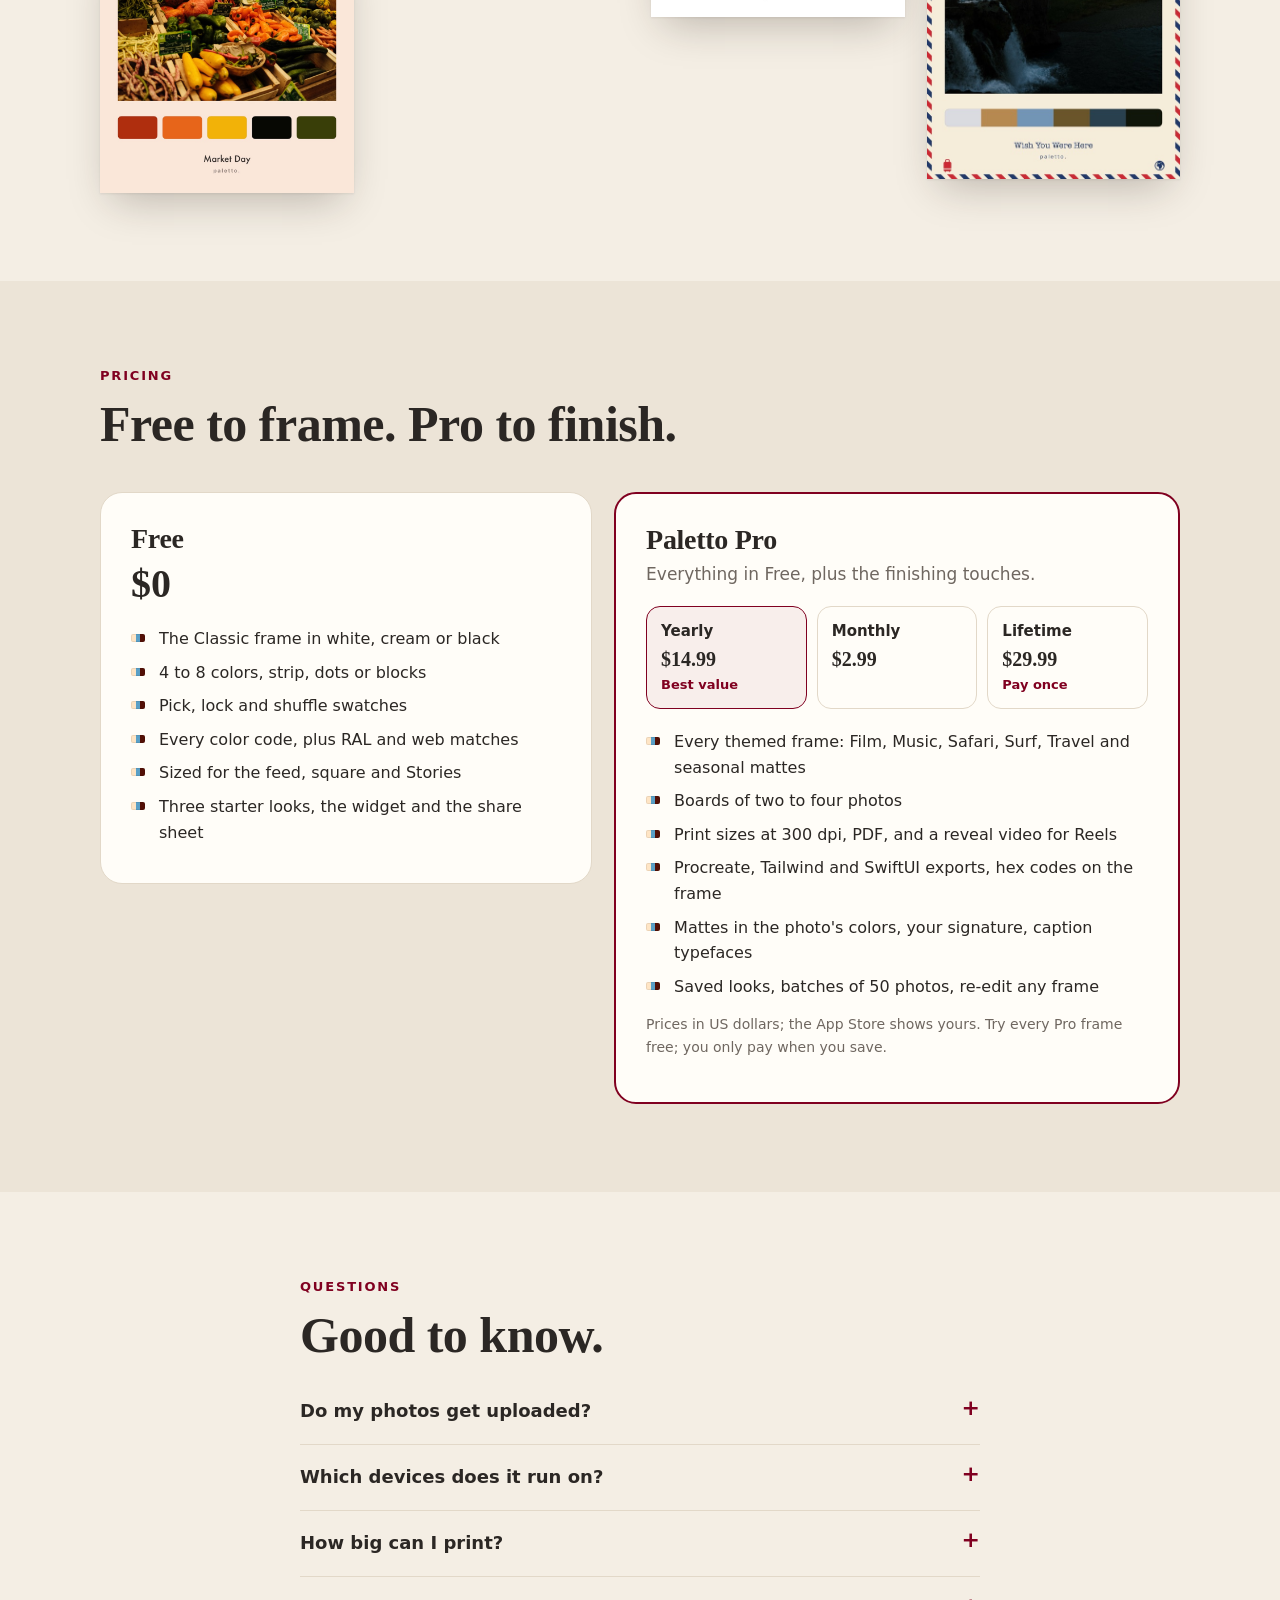
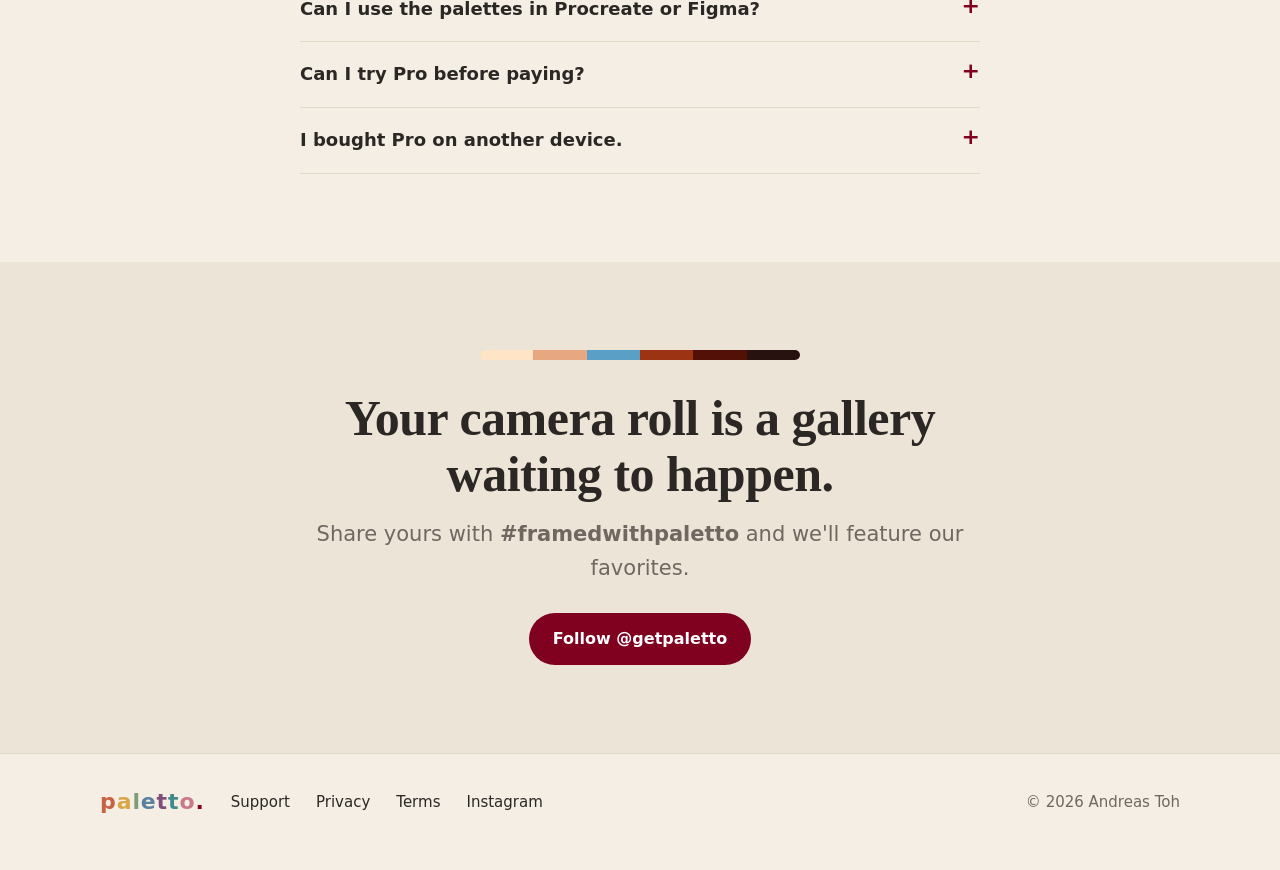
==== commit 9c67754c: "Letter: Polaroid story, tighter and more personal" ====
--- a/index.html
+++ b/index.html
@@ -21,9 +21,9 @@
   <meta name="apple-itunes-app" content="app-id=6827217518">
   <link rel="icon" href="favicon-32.png?v=3" sizes="32x32">
   <link rel="apple-touch-icon" href="apple-touch-icon.png?v=2">
-  <link rel="stylesheet" href="style.css?v=202610291545">
-  <script src="palettes.js?v=202610291545"></script>
-  <script src="site.js?v=202610291545"></script>
+  <link rel="stylesheet" href="style.css?v=202610300216">
+  <script src="palettes.js?v=202610300216"></script>
+  <script src="site.js?v=202610300216"></script>
   <script type="application/ld+json">
   {
     "@context": "https://schema.org",
@@ -115,11 +115,11 @@
         <p class="kicker">A note from the creator</p>
         <h2>Why I made Paletto.</h2>
         <p>Paletto started on the road. I've carried a small Fujifilm X100V through the markets of Morocco, the islands of Greece, the backstreets of Japan, the glaciers of Iceland and the canyons of the American West. Every frame on this page is one of my photos.</p>
-        <p>Somewhere along the way I noticed that what I remember about a place isn't one picture. It's its colors. Every landscape has its own: the layered reds of the Grand Canyon, the snow and red cabins of Lofoten, the blue of a door in Chefchaouen, bougainvillea against a white wall, the pale, almost-gray blue of a glacier lagoon.</p>
-        <p>Back home, those colors faded faster than the memories. A postcard yellows, a camera roll buries a whole trip under ten thousand other photos, and the exact blue of that lagoon slips away. I wanted something like a painter's field notebook: every place pressed flat into a row of colors I could hold up to the light, the way one paint chip can hold a whole room.</p>
-        <p>So I built Paletto. It looks for the colors that are really in the photo, even the quiet ones, and sets them under the picture like a print I'd want on my own wall. Then I kept going: frames for film and music and food, boards for a whole trip, prints at 300&nbsp;dpi.</p>
-        <p>There are no accounts, no ads and no tracking. Your photos never leave your phone, because I wouldn't want mine to either.</p>
-        <p>If you frame something you love, tag it <b>#framedwithpaletto</b>. I'd love to see where your colors come from.</p>
+        <p>Somewhere along the way I noticed that what I remember about a place isn't one picture. It's the colors: the layered reds of the Grand Canyon, the red cabins of Lofoten against the snow, a blue door in Chefchaouen, the pale, almost-gray blue of a glacier lagoon.</p>
+        <p>I wanted a way to hold on to those colors, and I thought of the Polaroids I grew up with. I still have the camera, and its pictures hang on my wall, each in a white border with a wider strip at the bottom for a place and a date in pen. What if that strip held the colors too, set out like paint chips?</p>
+        <p>So I built Paletto. It finds the colors that are really in a photo, even the quiet ones, and sets them in that strip under the picture.</p>
+        <p>I made it the way I'd want it for my own photos: no accounts, no ads, no tracking, and your photos never leave your phone.</p>
+        <p>Maybe you have a place whose colors stay with you: a trip, a street, the kitchen you grew up in. If you frame it, tag it <b>#framedwithpaletto</b>. I'd love to see where your colors come from.</p>
         <p class="signoff">A.</p>
       </article>
     </div>
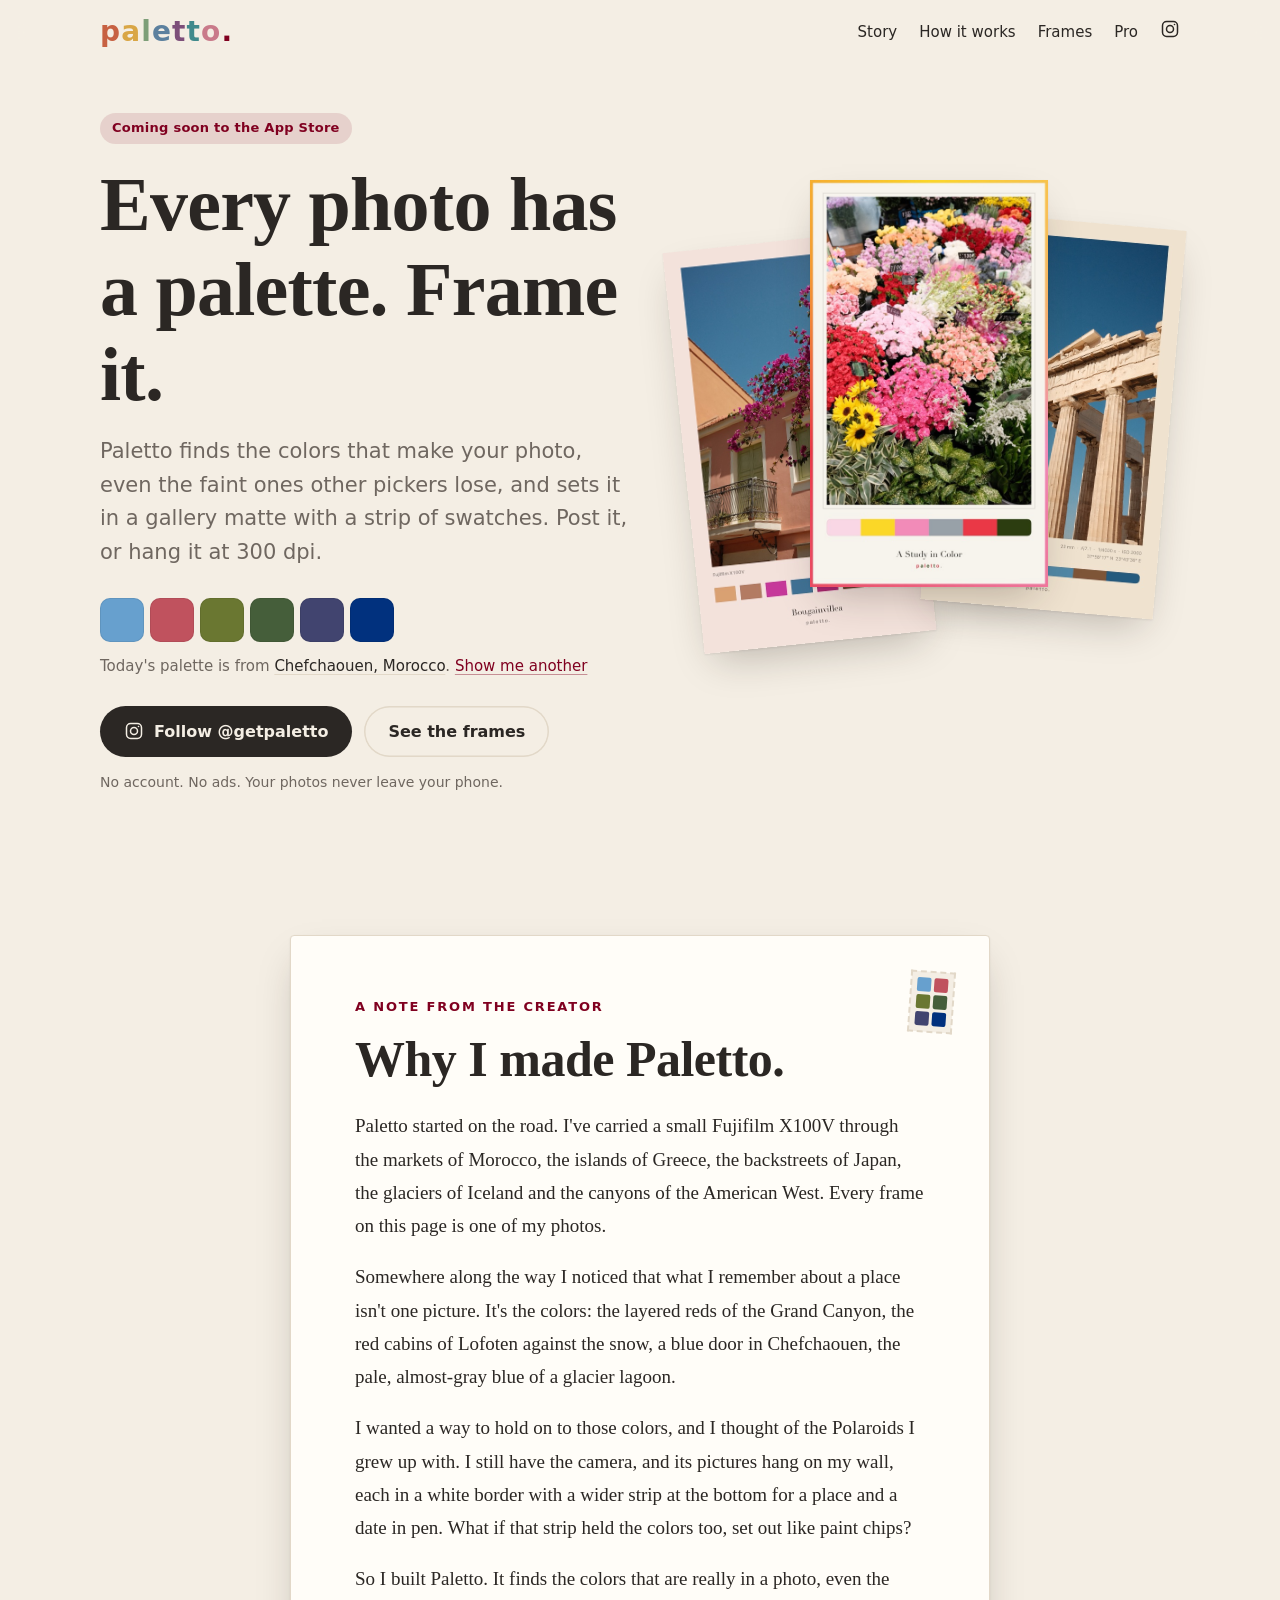
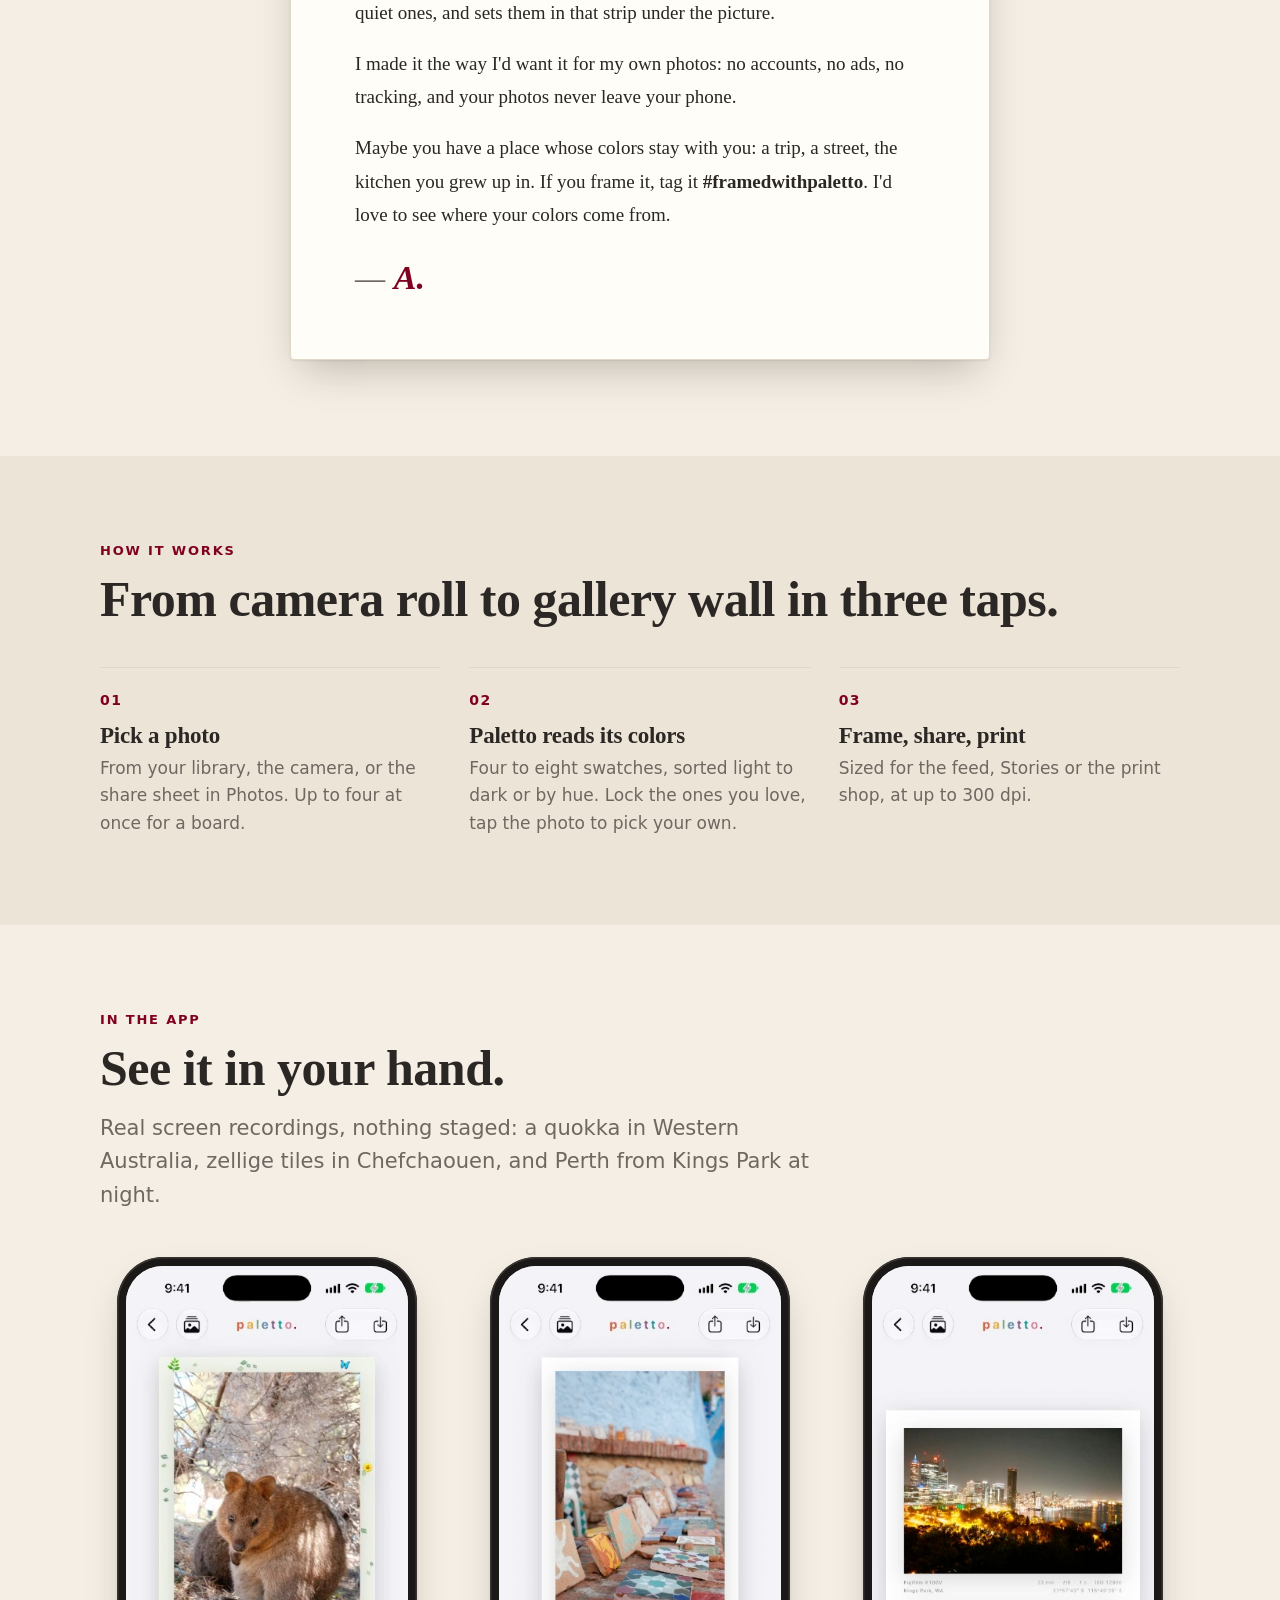
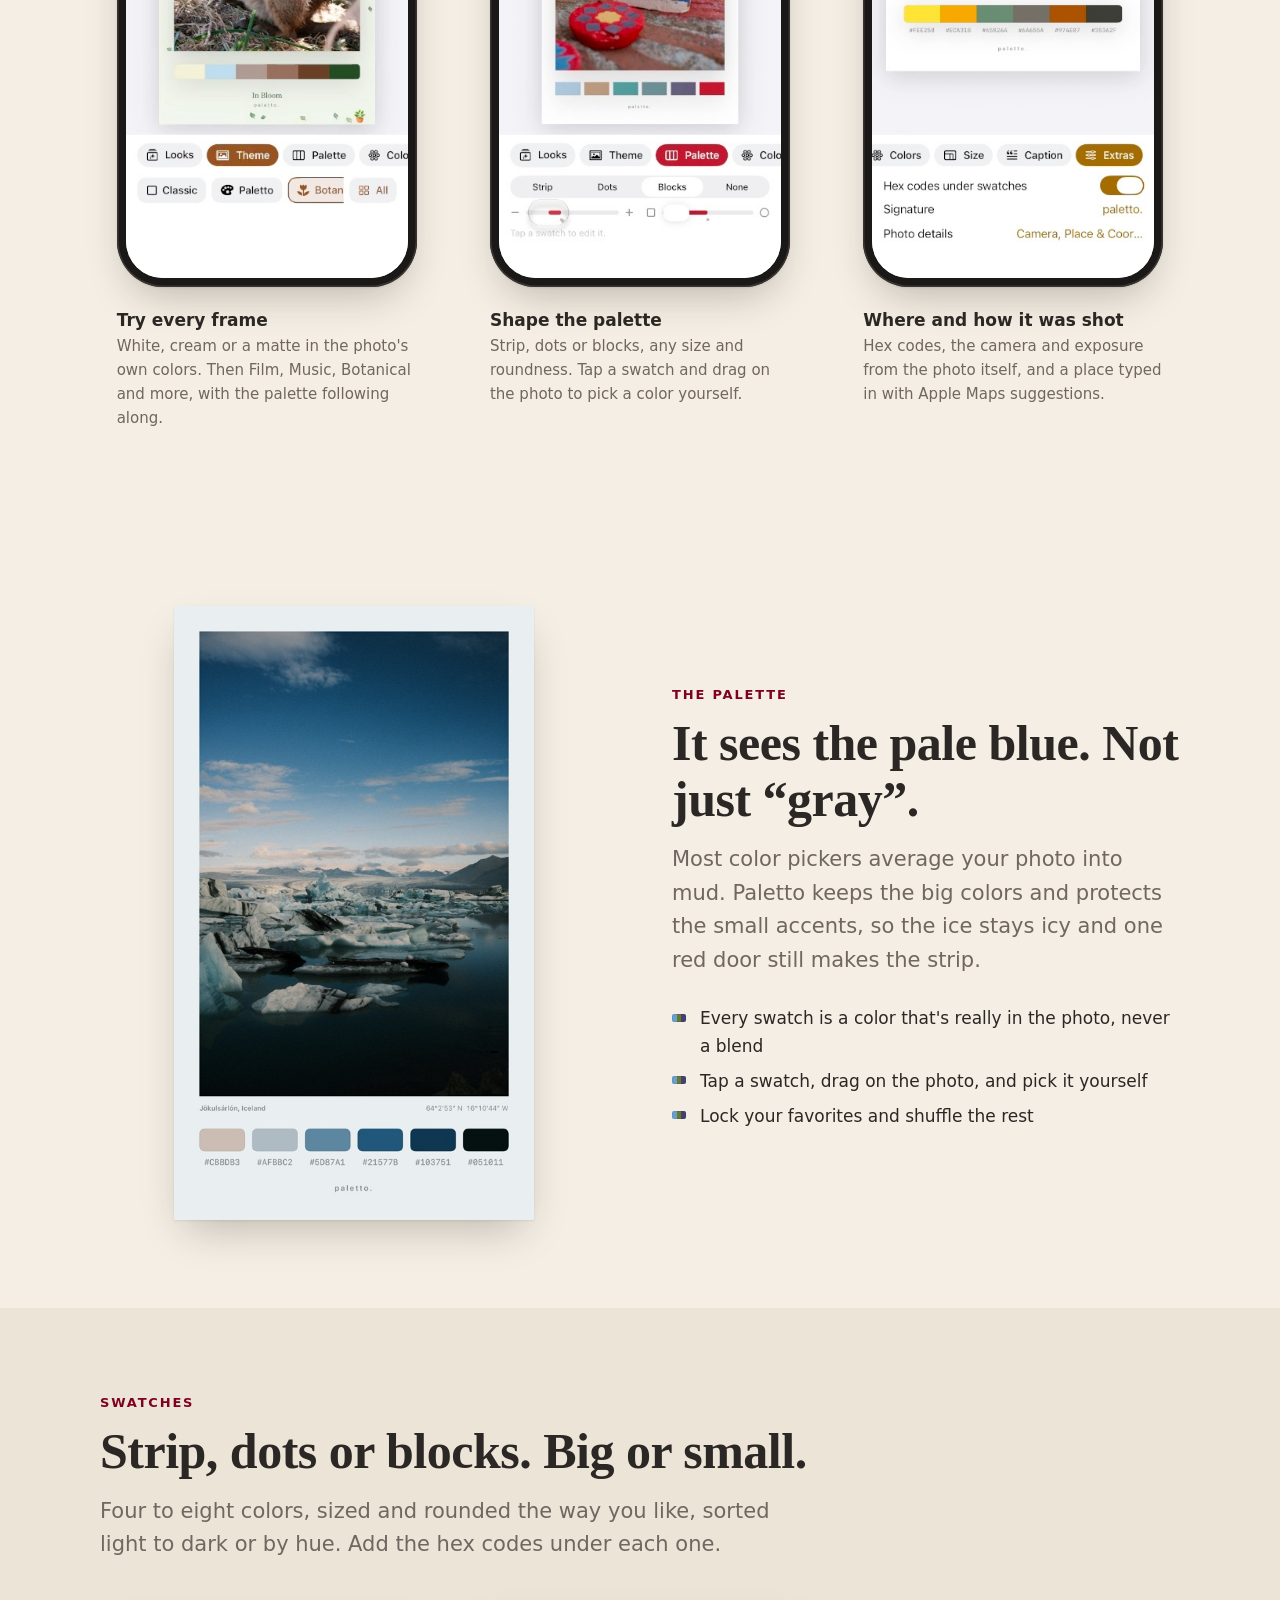
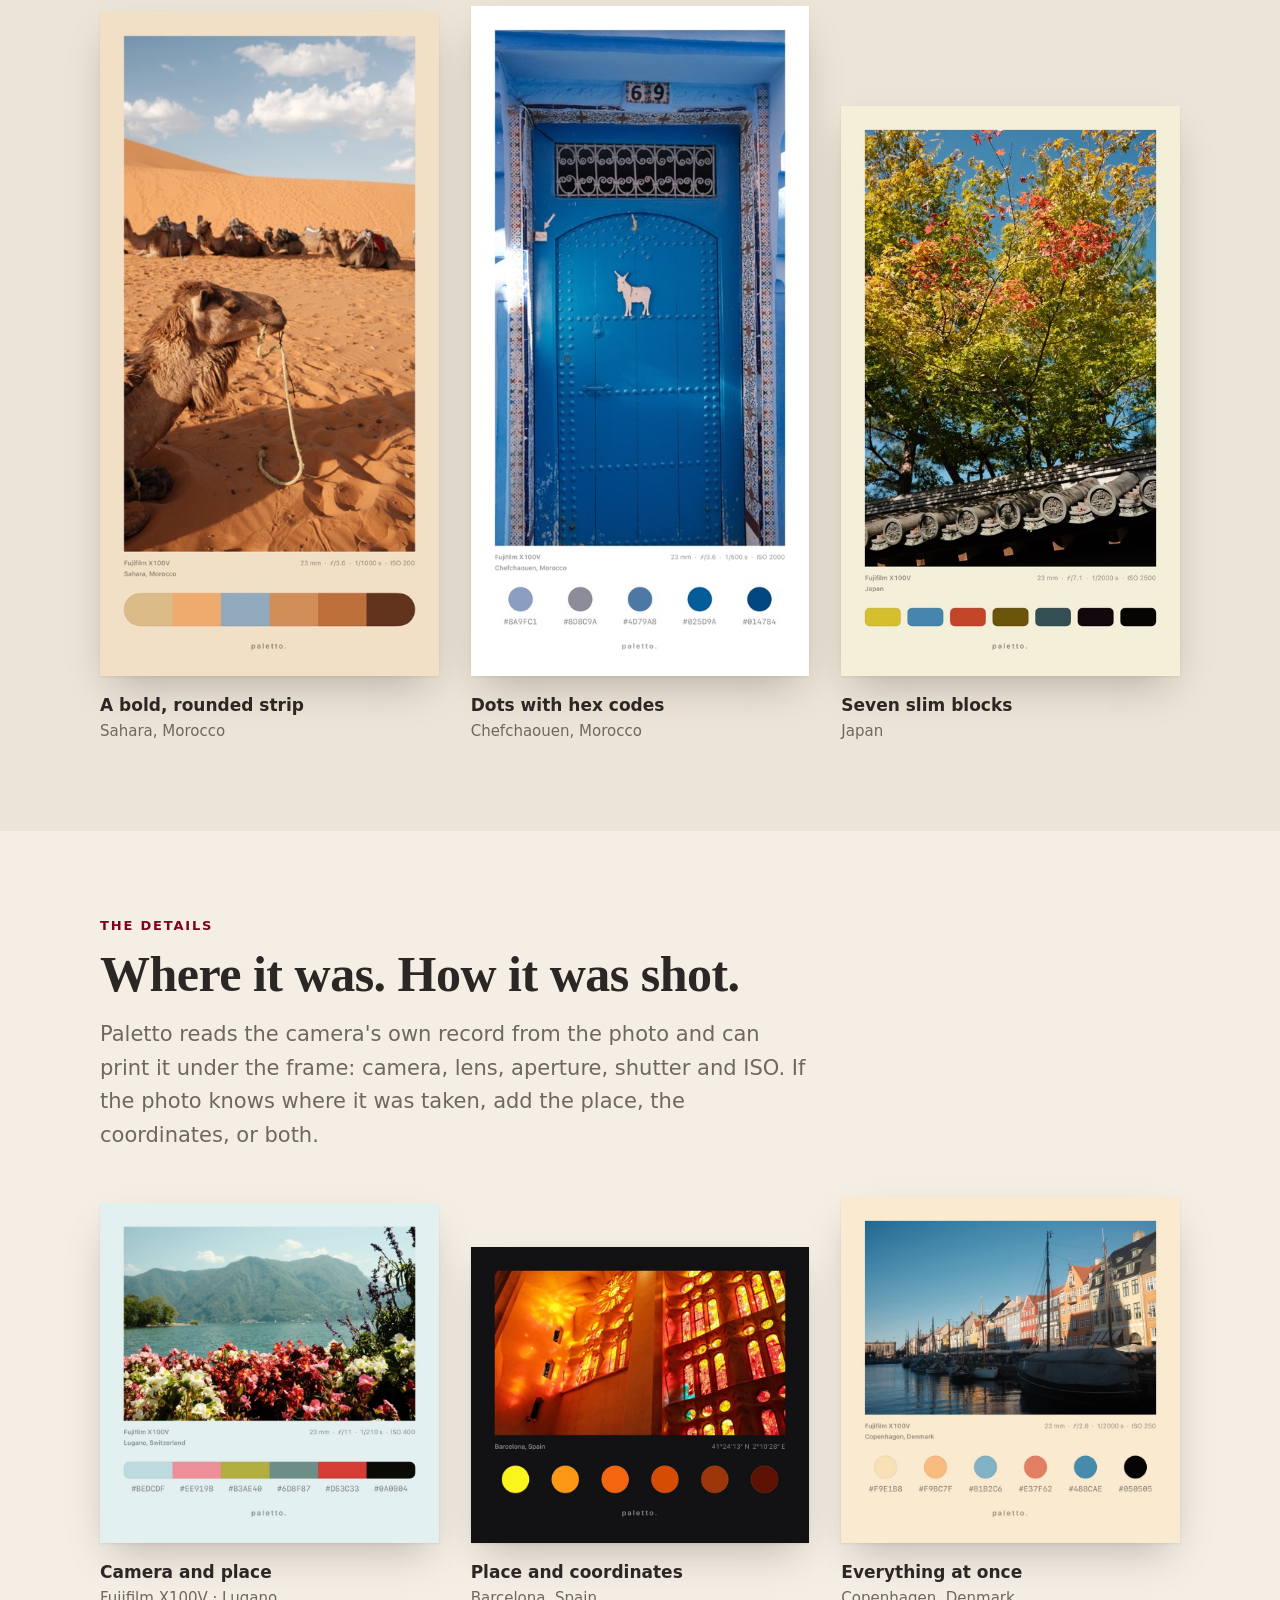
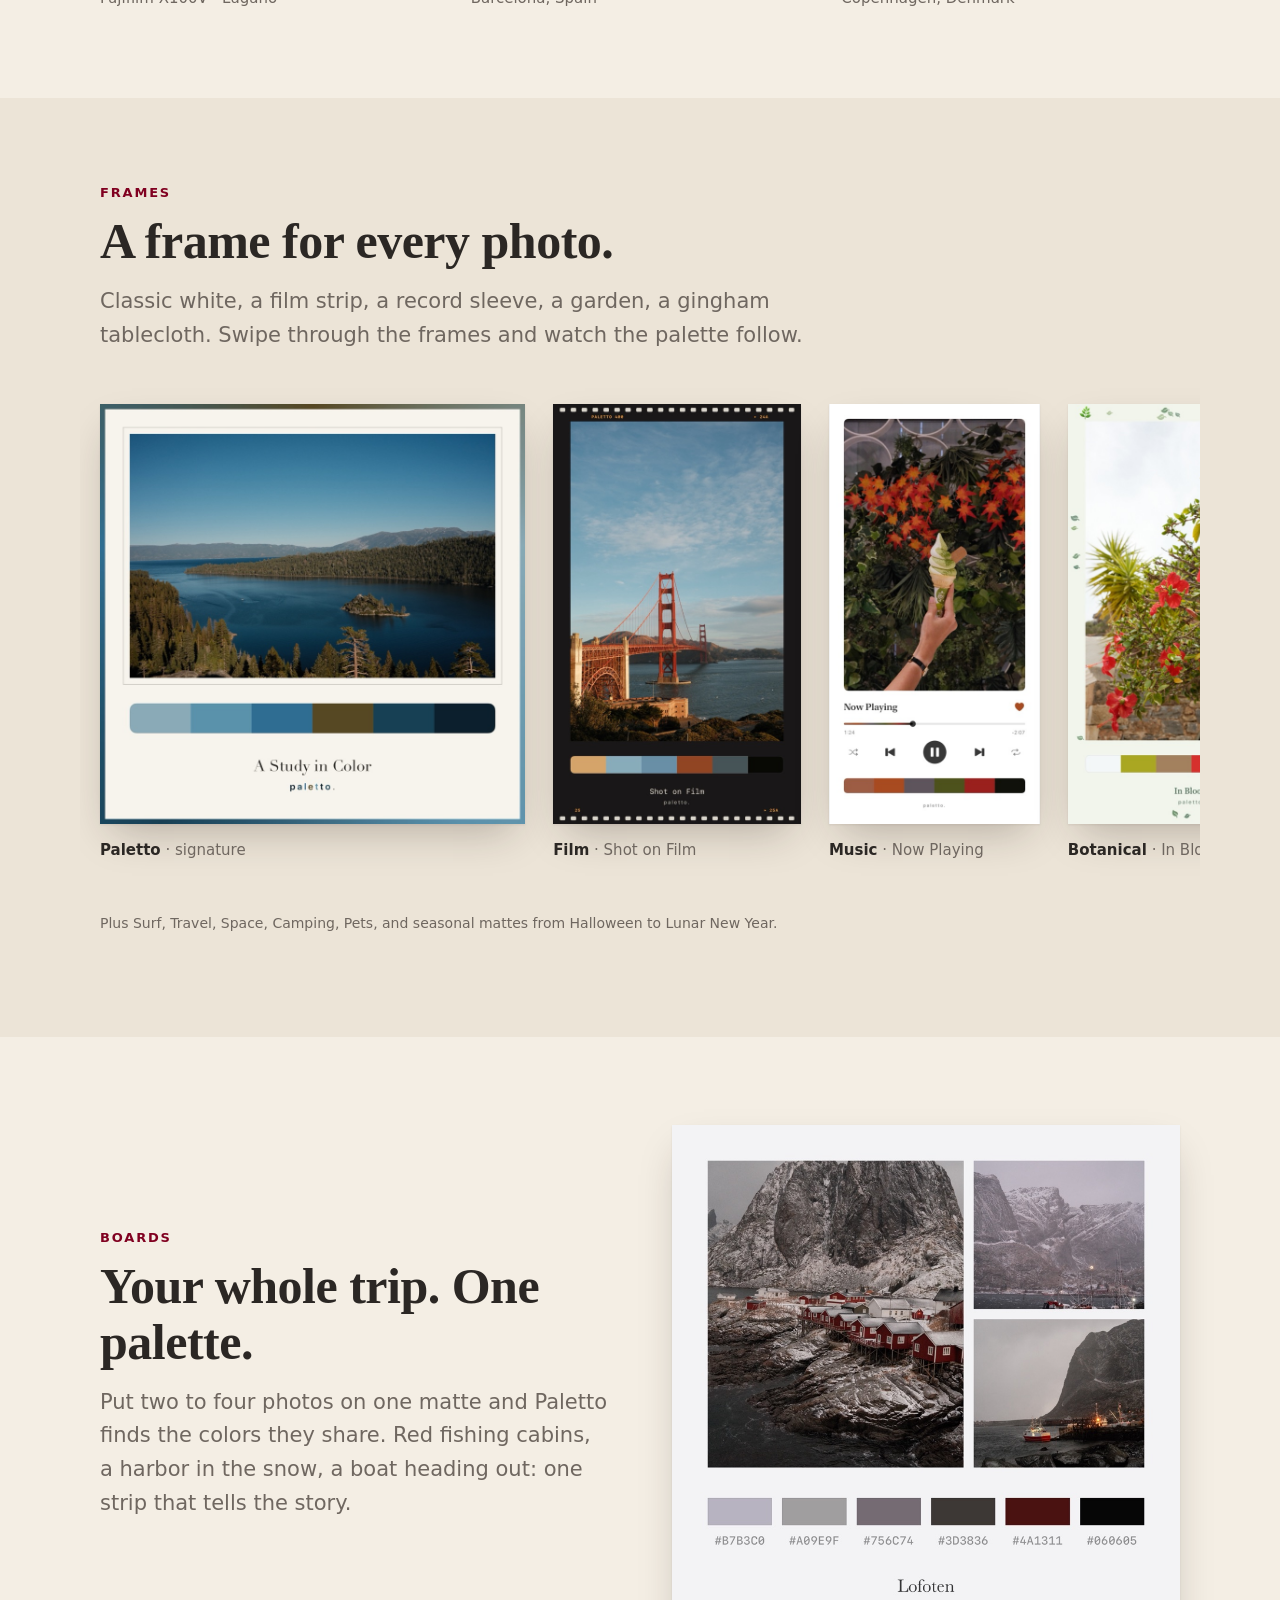
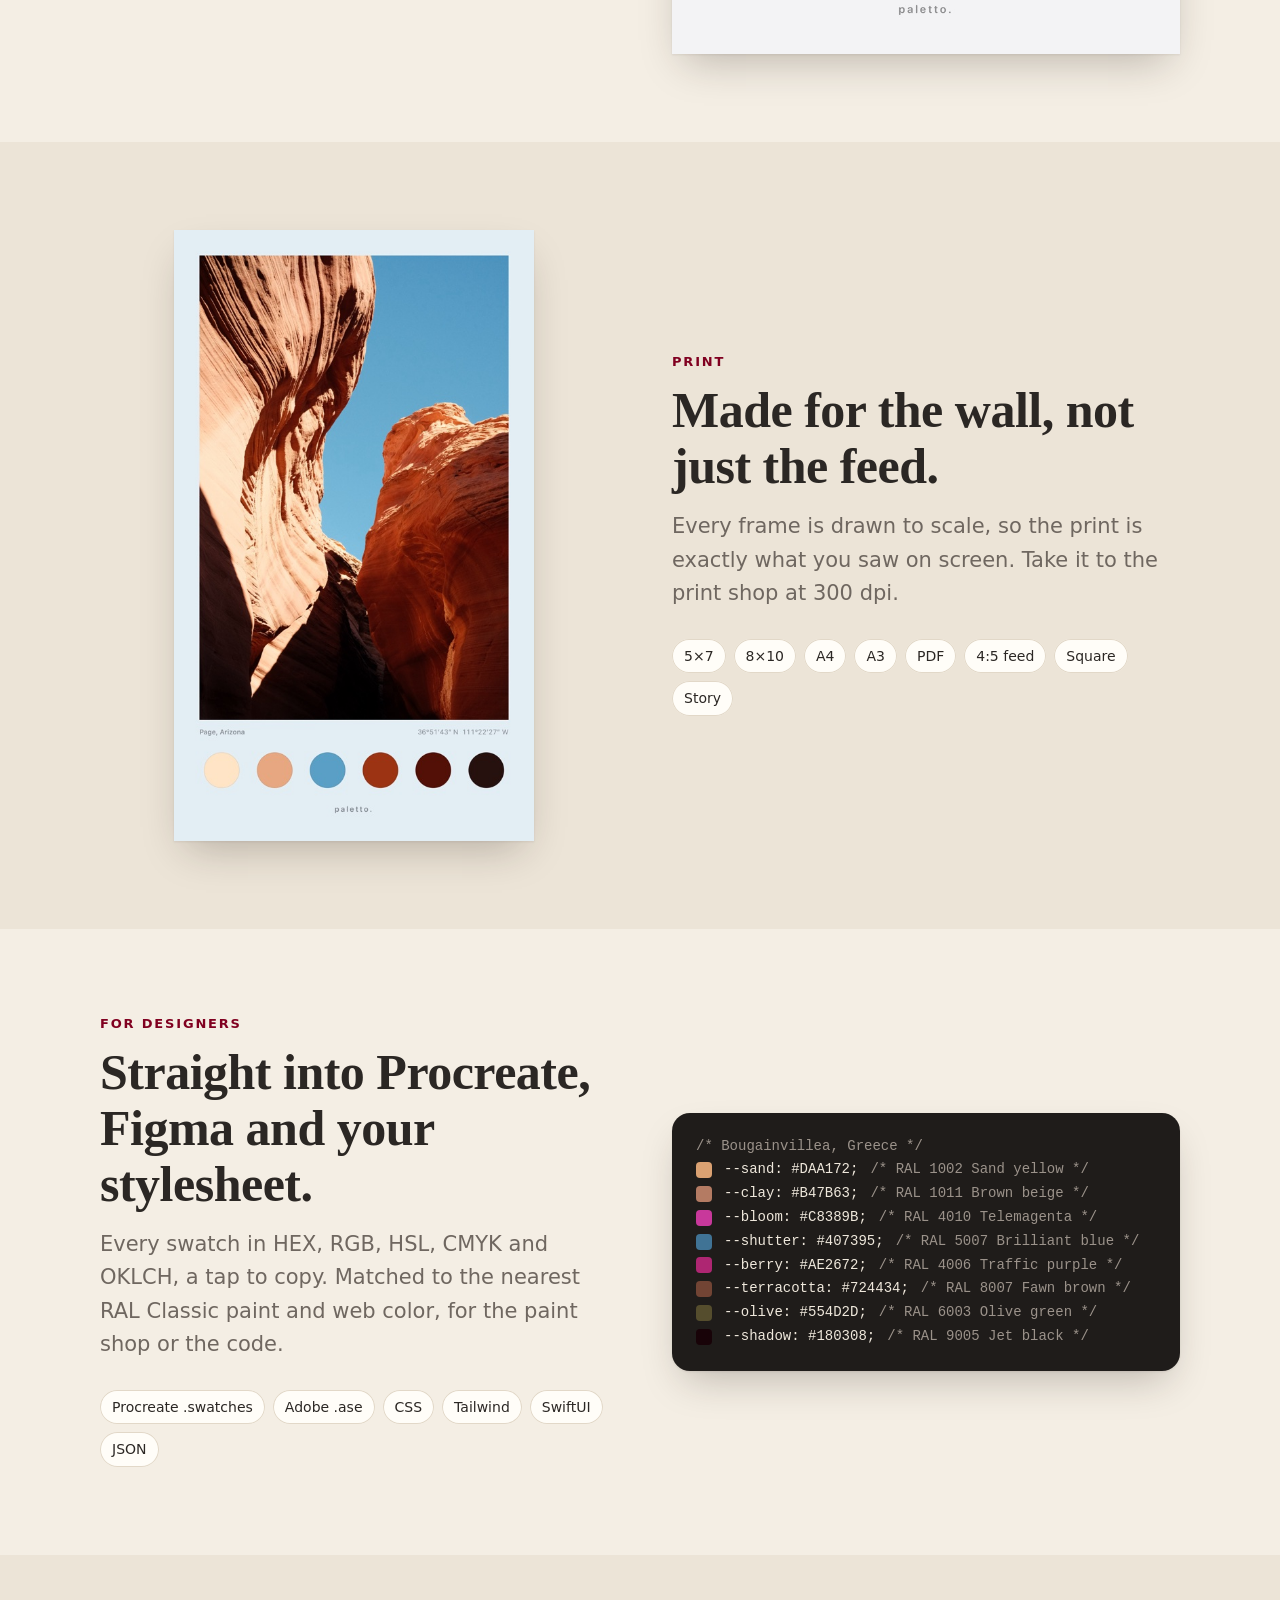
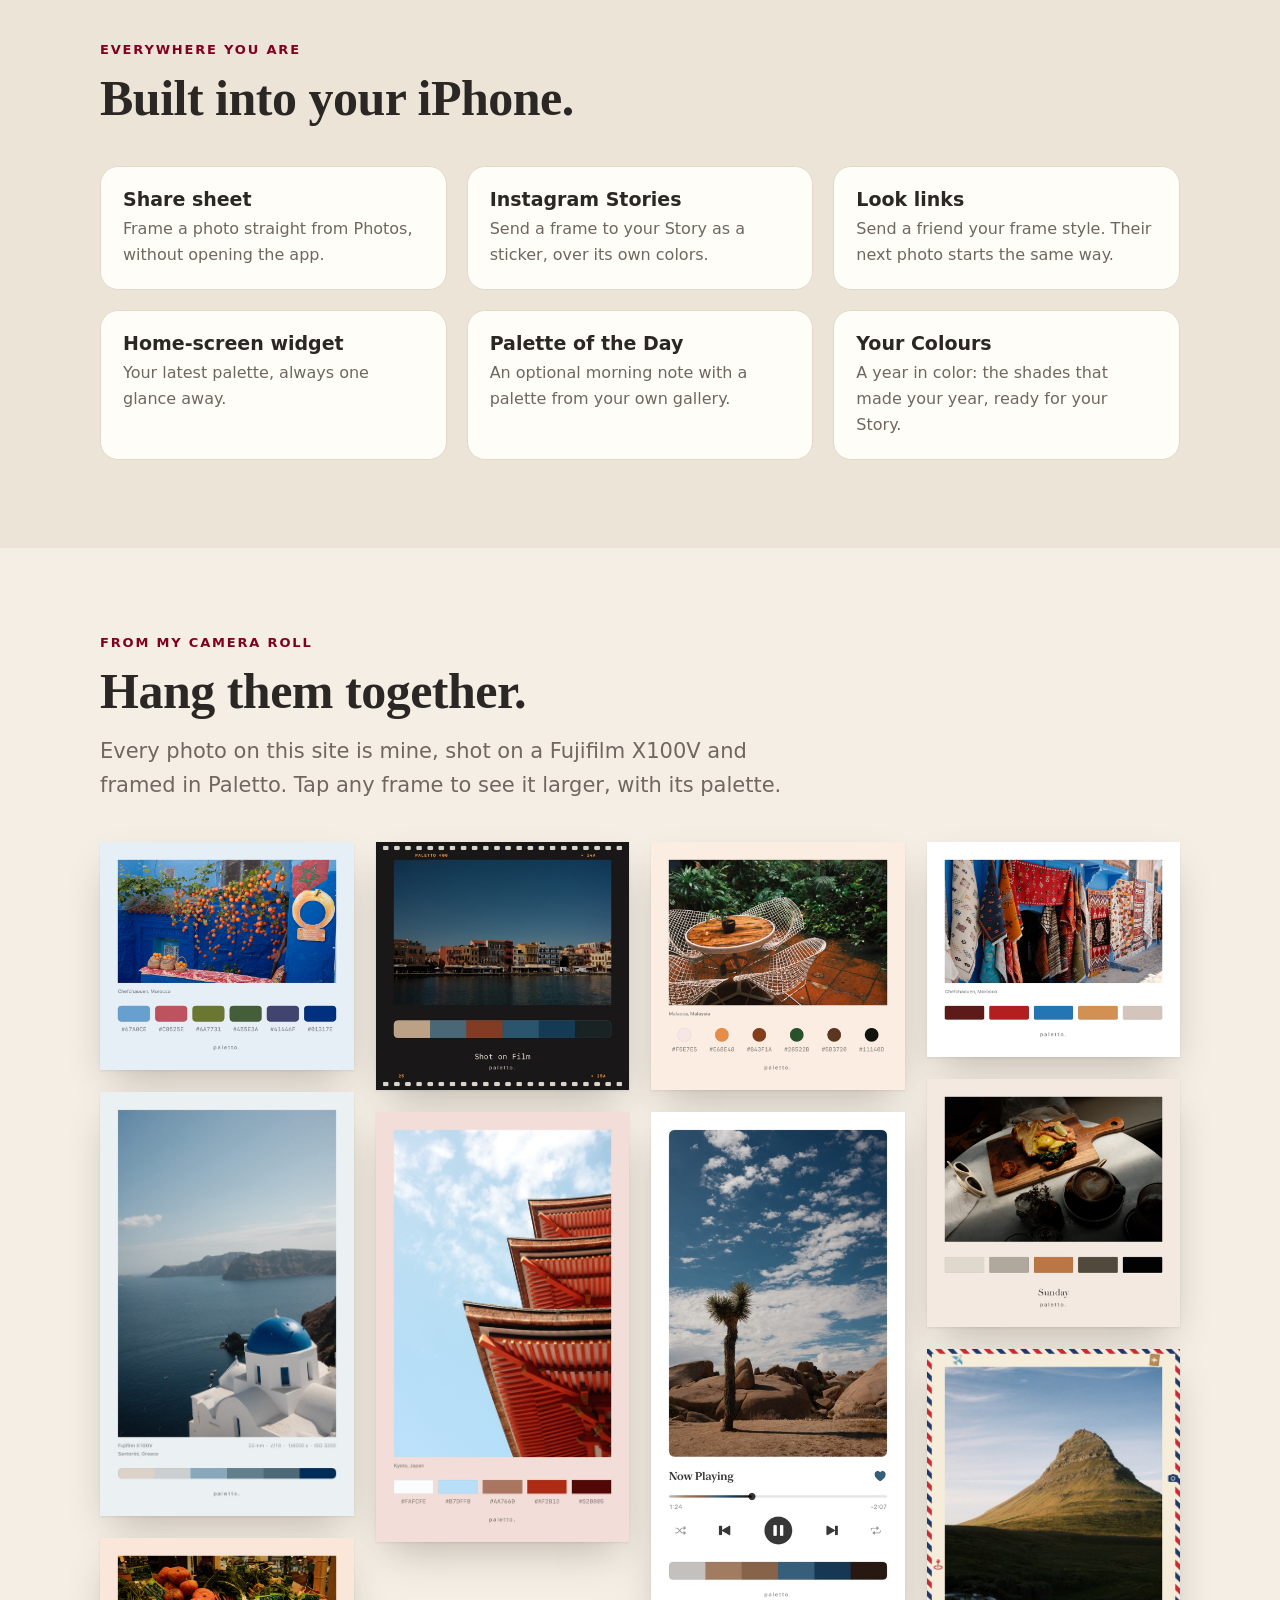
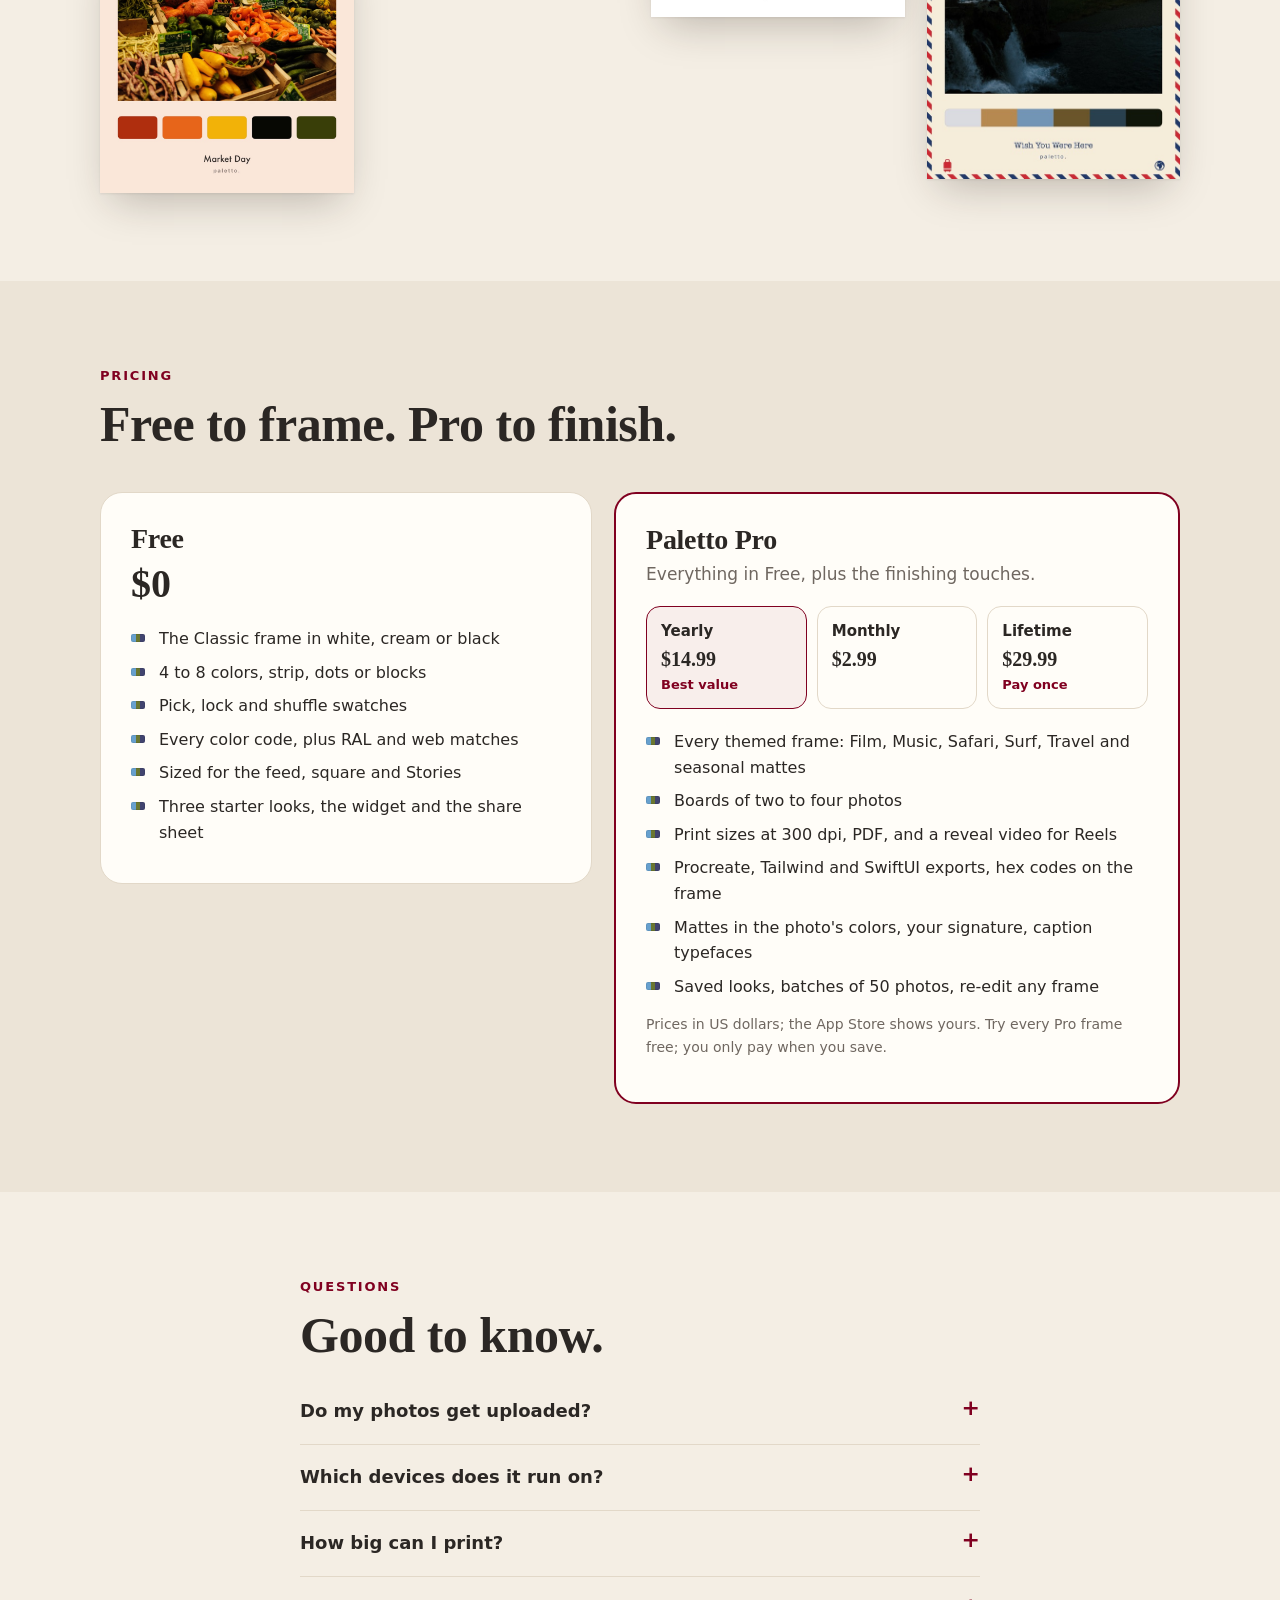
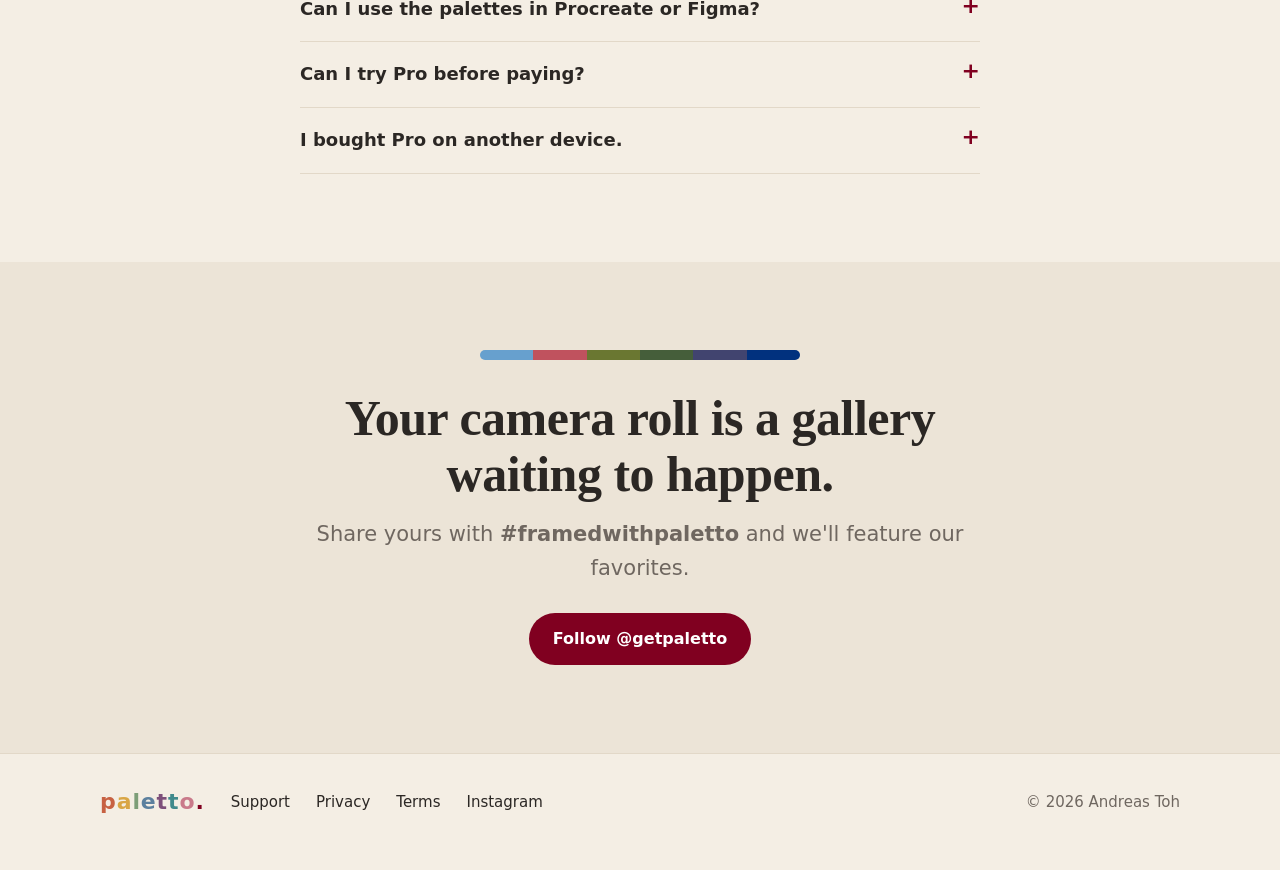
==== commit 192b6073: "Larger favicons (96 and 192 px) so Google search shows the icon" ====
--- a/index.html
+++ b/index.html
@@ -19,11 +19,13 @@
   <meta property="og:image:alt" content="Photos framed by Paletto with strips of their own colors">
   <meta name="twitter:card" content="summary_large_image">
   <meta name="apple-itunes-app" content="app-id=6827217518">
-  <link rel="icon" href="favicon-32.png?v=3" sizes="32x32">
+  <link rel="icon" href="favicon-192.png?v=1" sizes="192x192" type="image/png">
+  <link rel="icon" href="favicon-96.png?v=1" sizes="96x96" type="image/png">
+  <link rel="icon" href="favicon-32.png?v=3" sizes="32x32" type="image/png">
   <link rel="apple-touch-icon" href="apple-touch-icon.png?v=2">
-  <link rel="stylesheet" href="style.css?v=202610300216">
-  <script src="palettes.js?v=202610300216"></script>
-  <script src="site.js?v=202610300216"></script>
+  <link rel="stylesheet" href="style.css?v=202611011640">
+  <script src="palettes.js?v=202611011640"></script>
+  <script src="site.js?v=202611011640"></script>
   <script type="application/ld+json">
   {
     "@context": "https://schema.org",
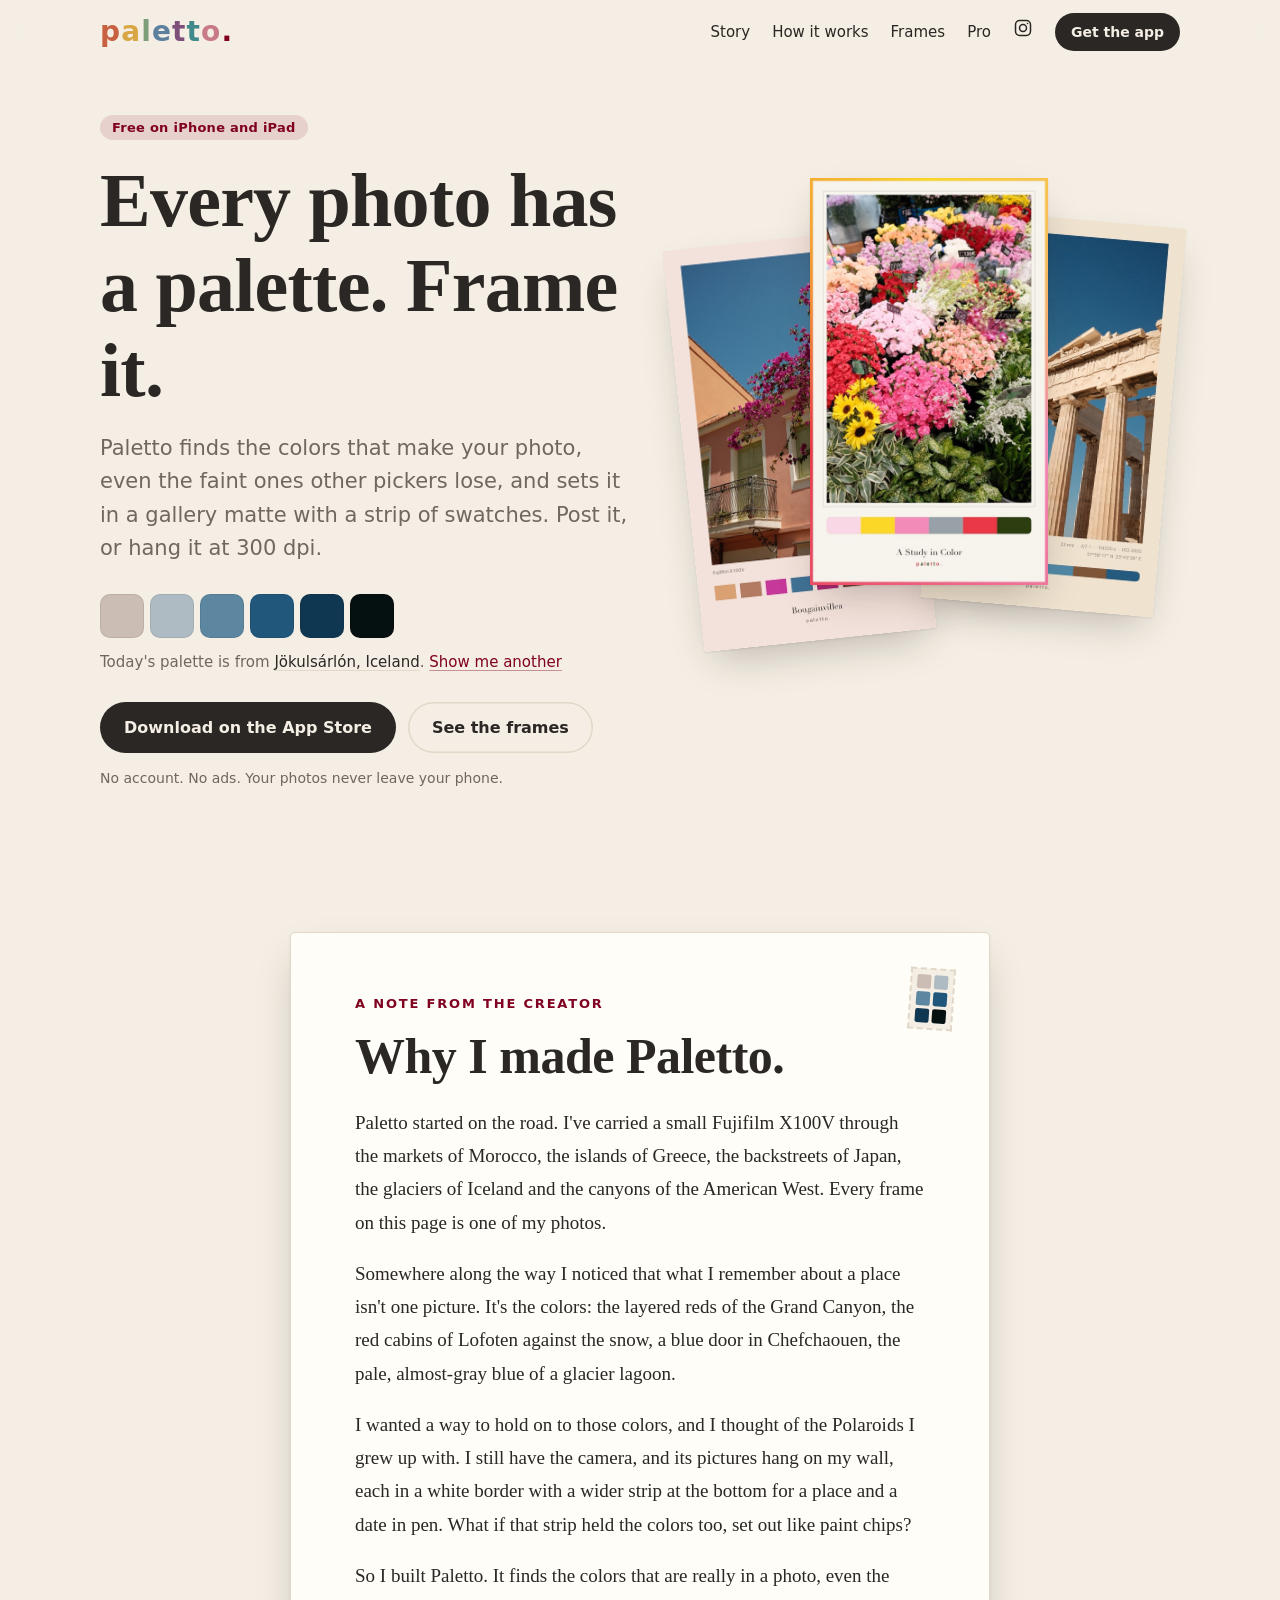
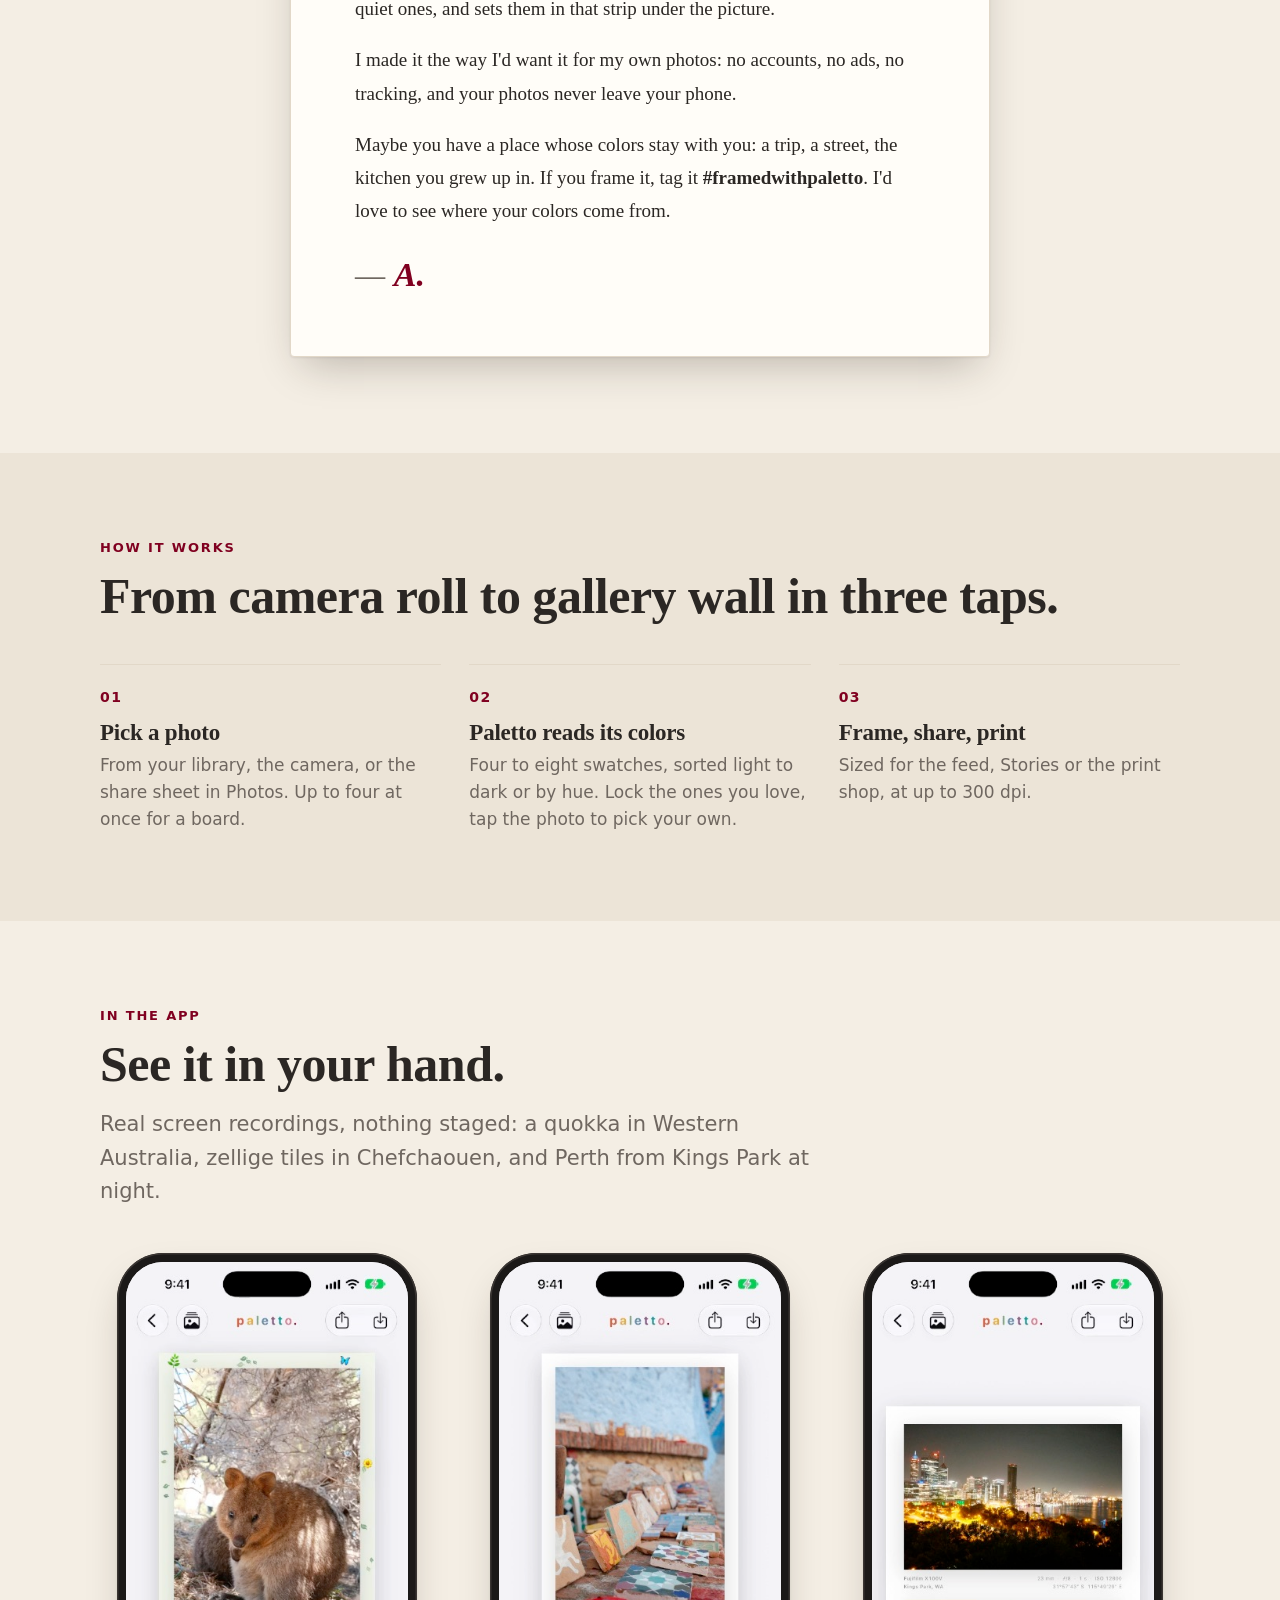
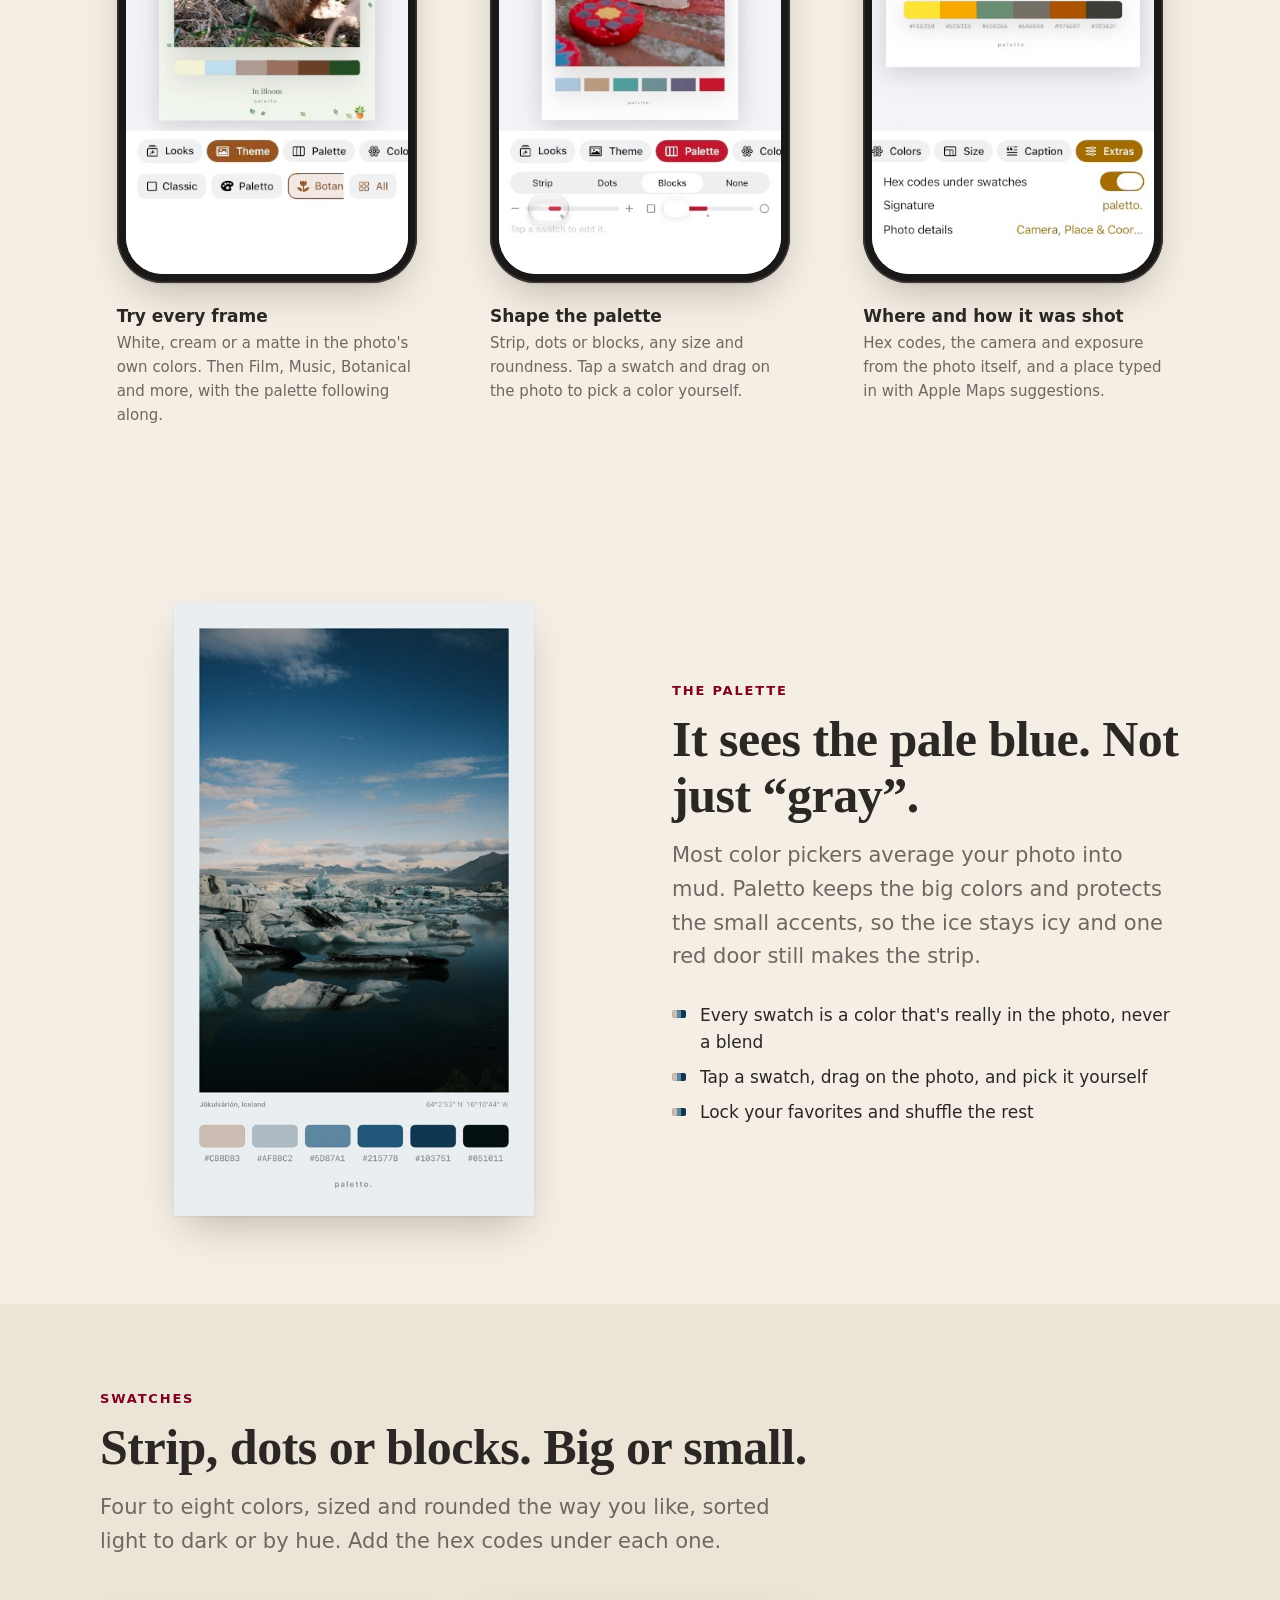
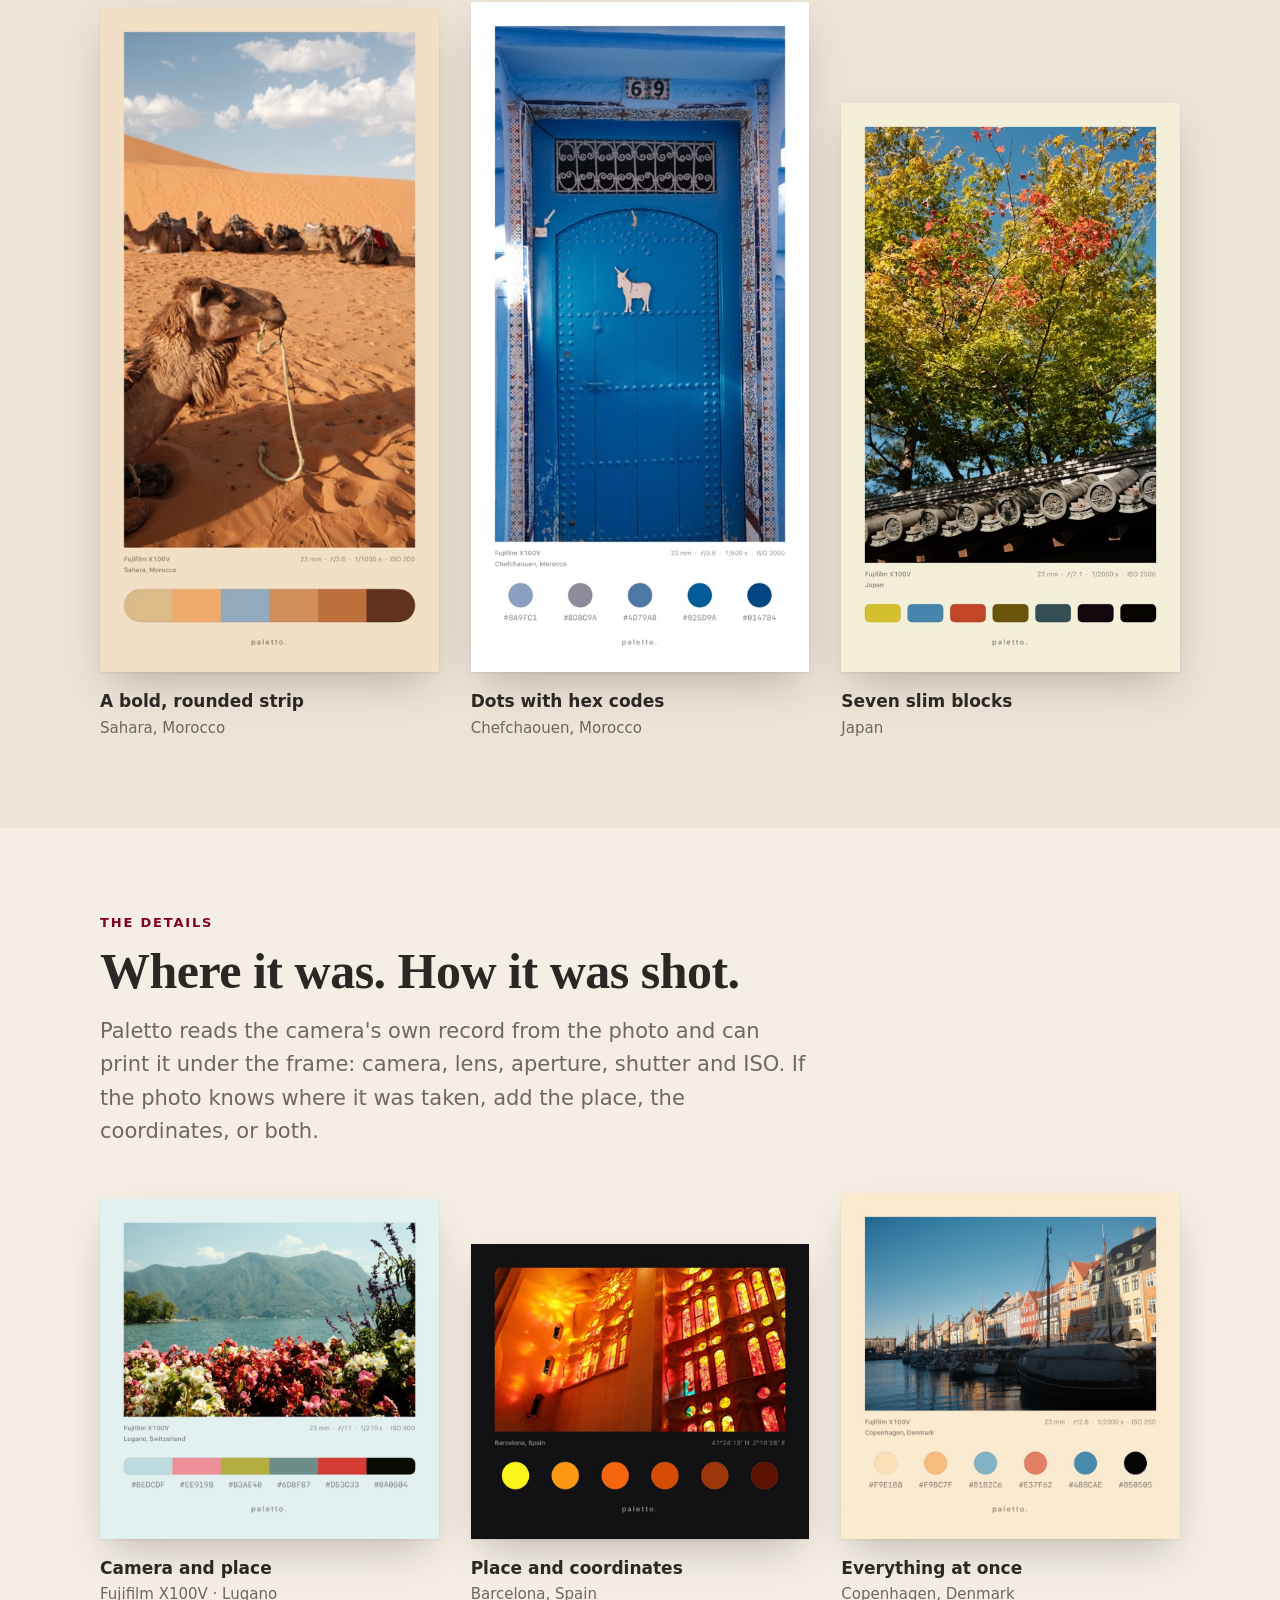
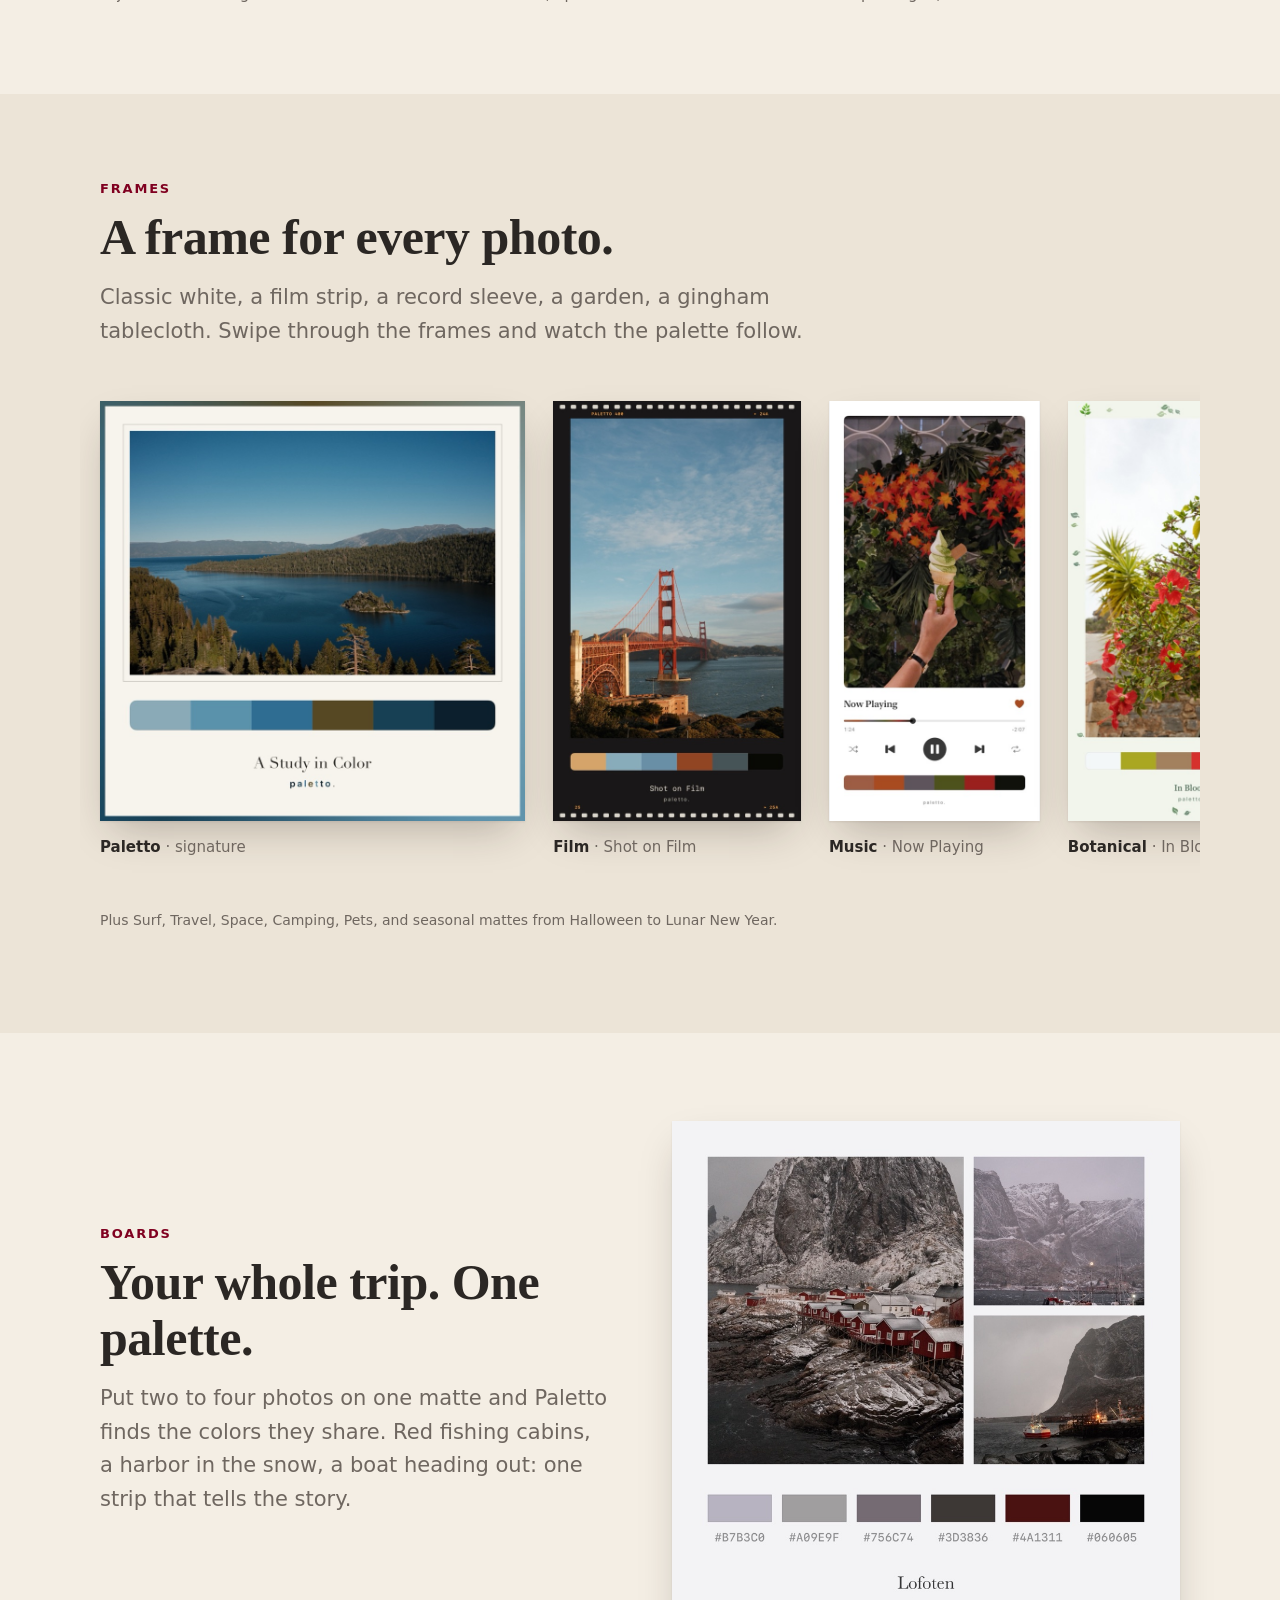
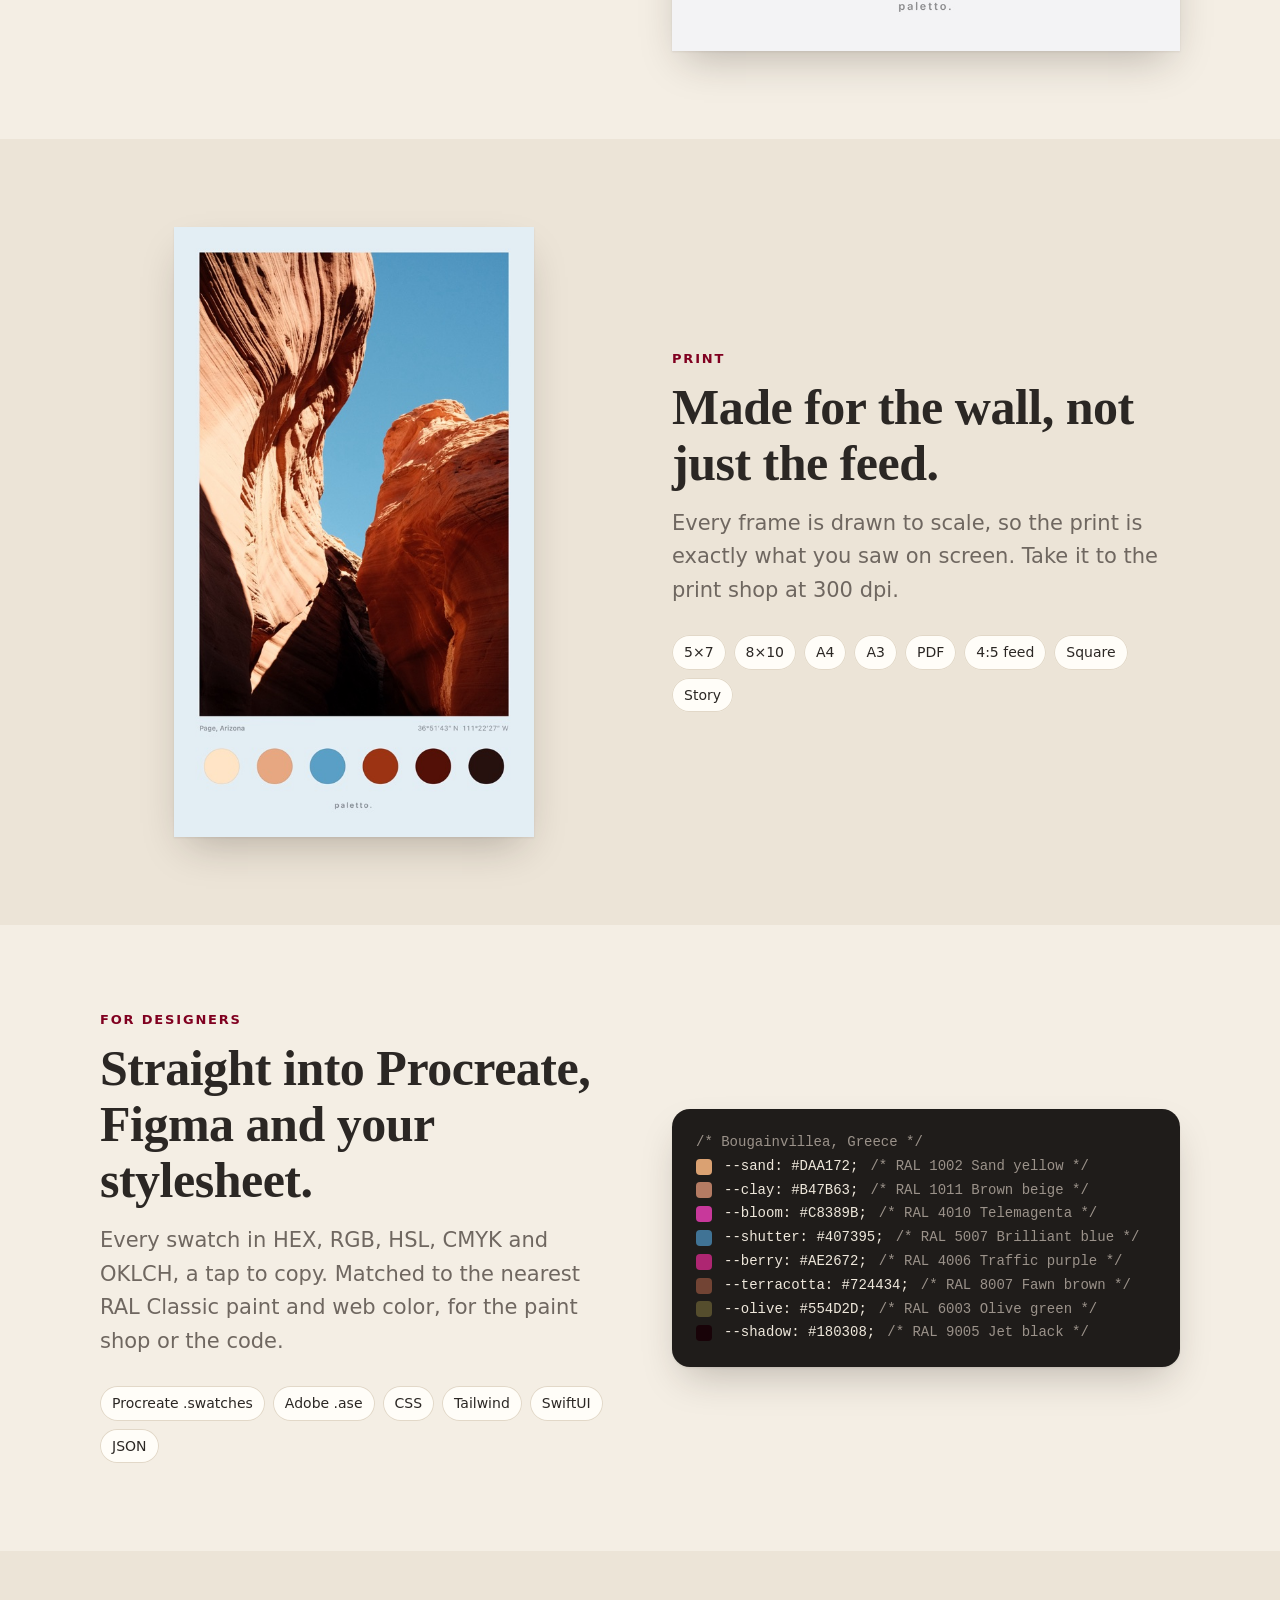
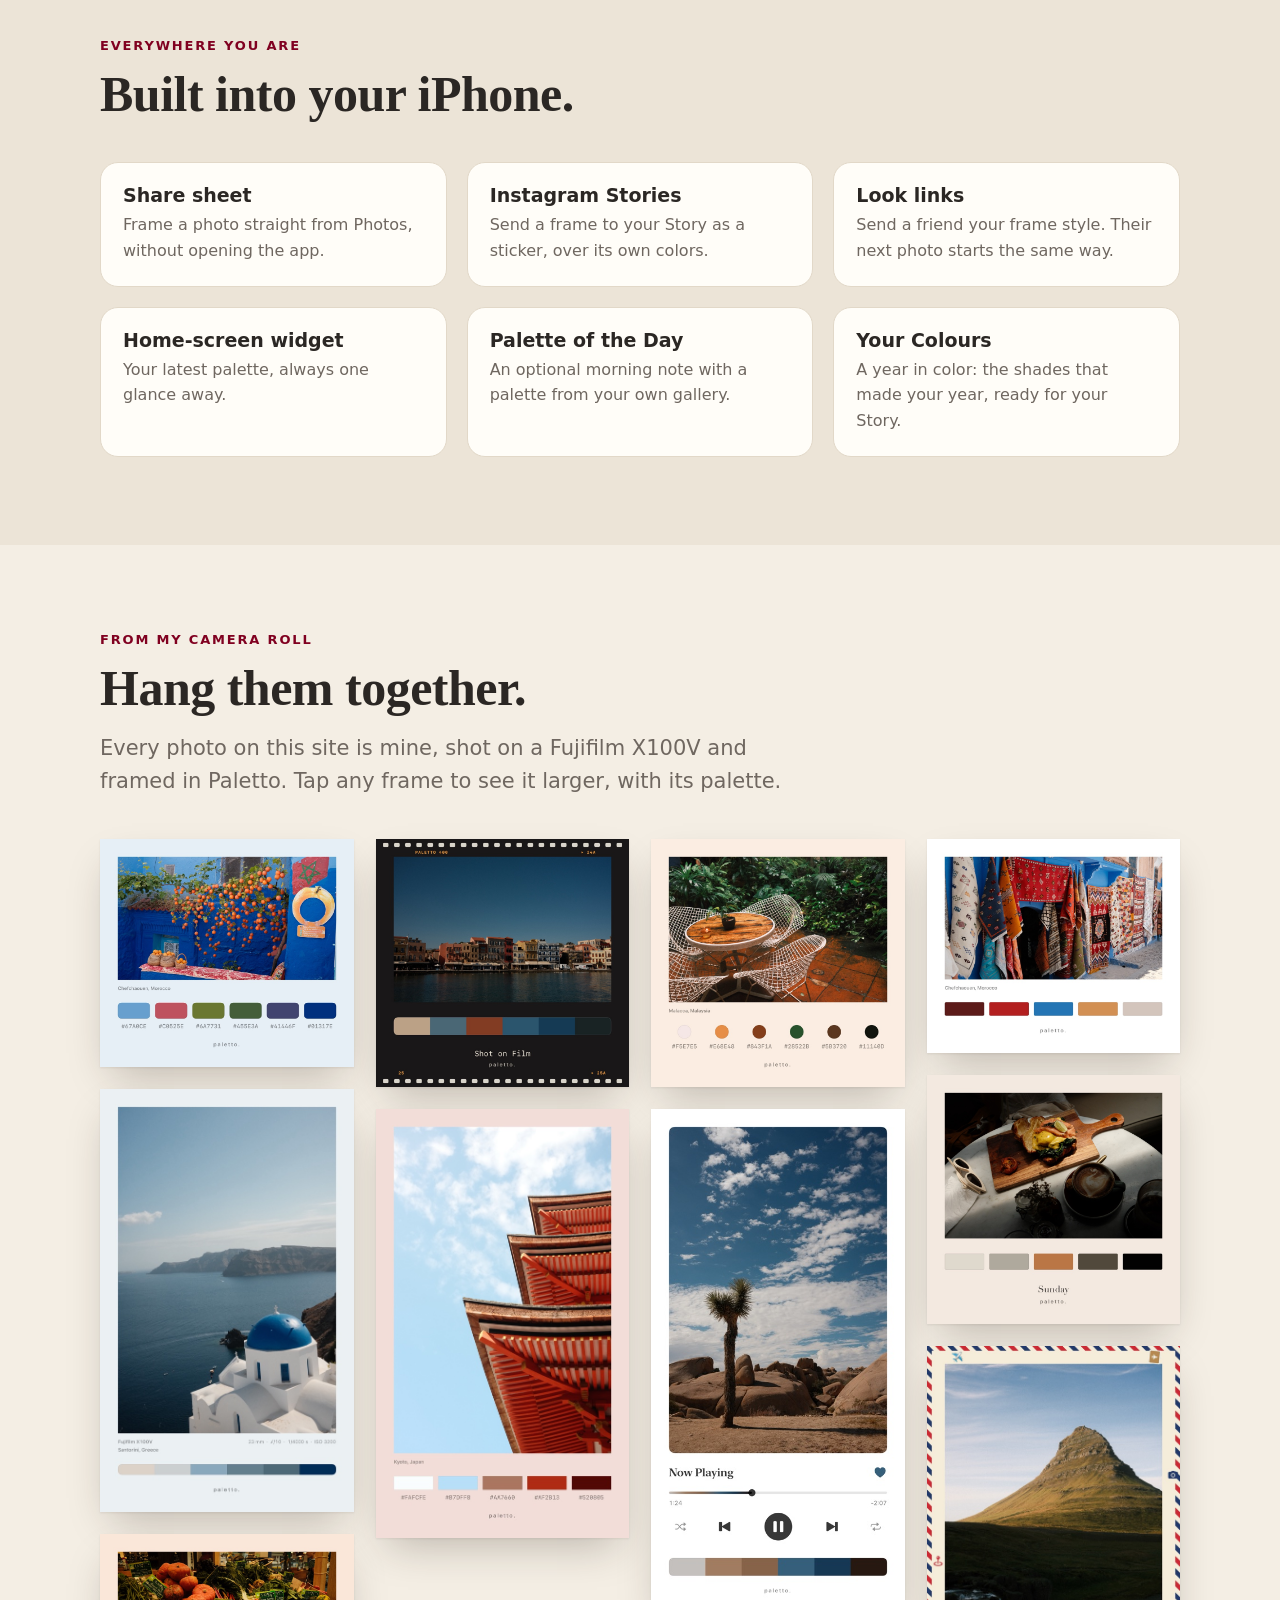
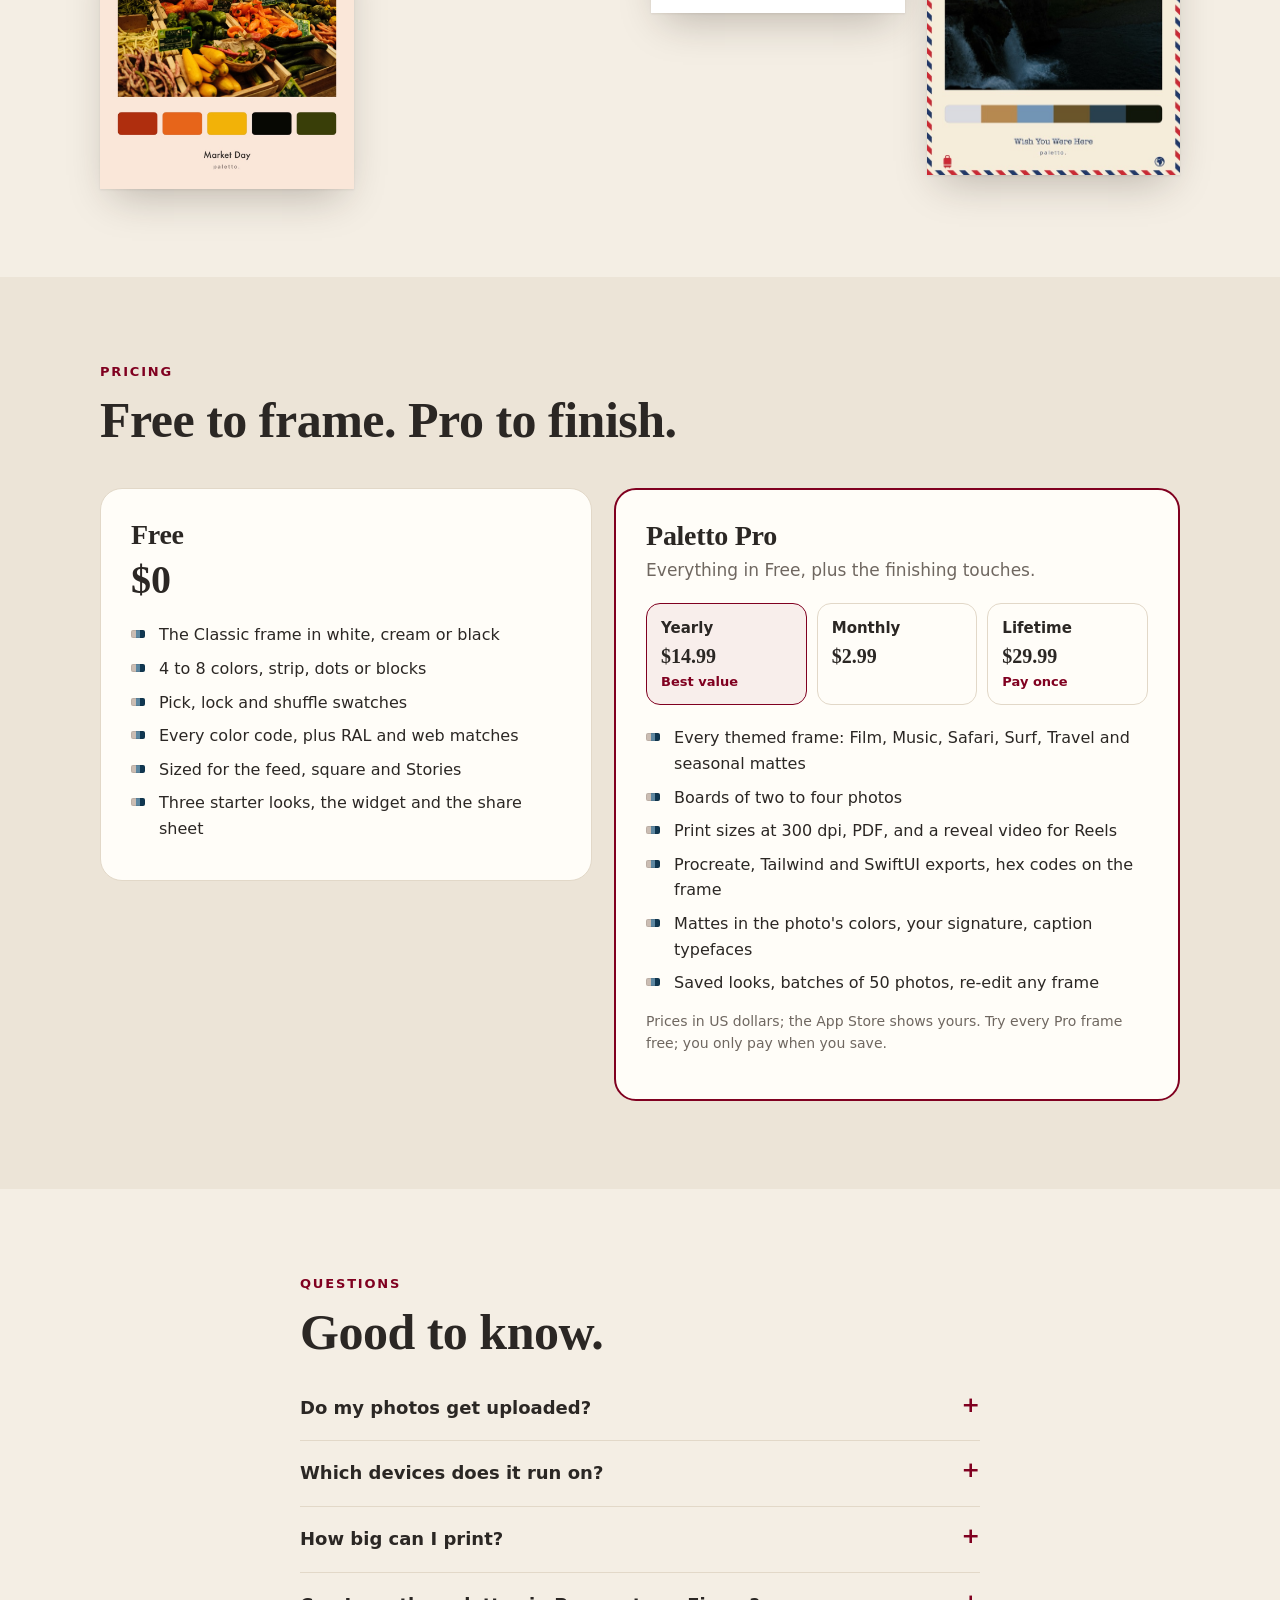
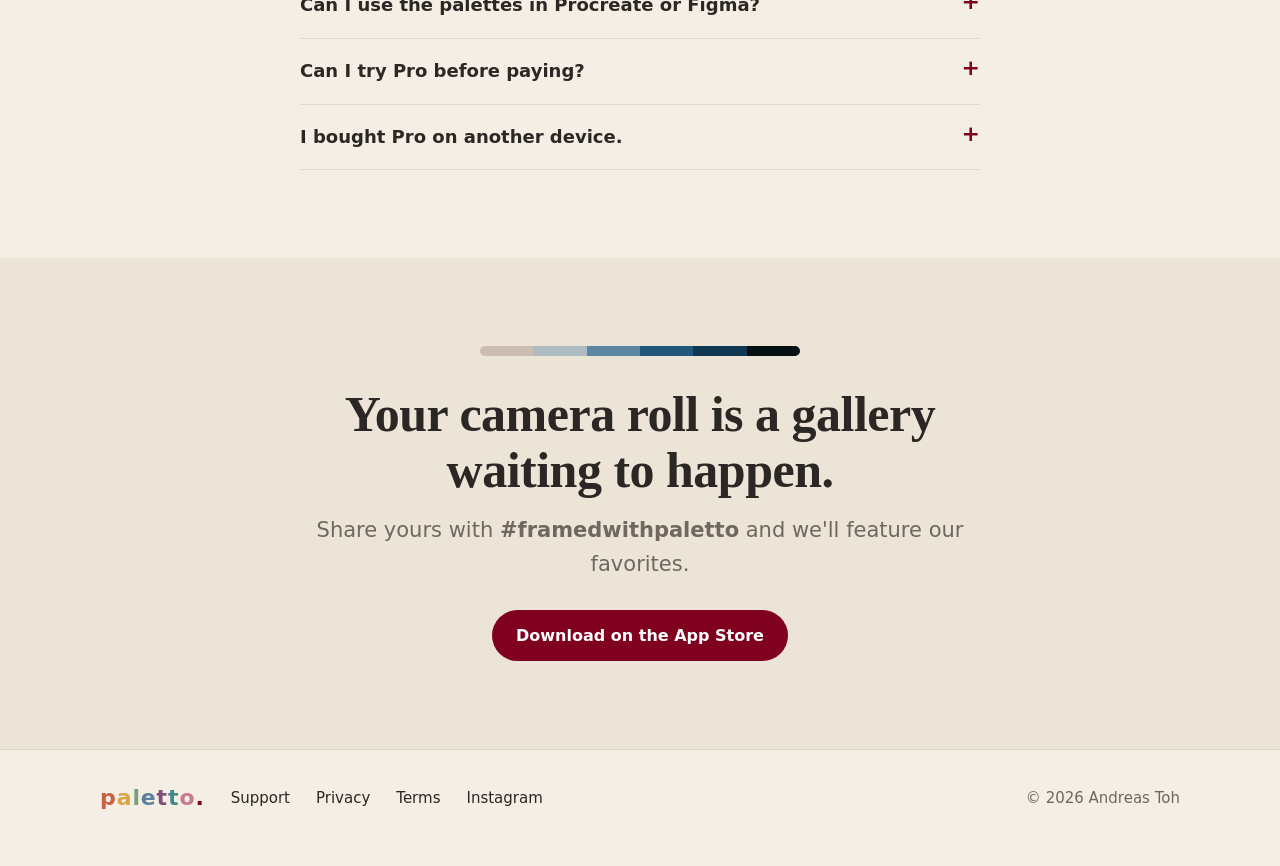
==== commit 7182691c: "Launch: Paletto is on the App Store; download buttons on every page" ====
--- a/index.html
+++ b/index.html
@@ -23,9 +23,9 @@
   <link rel="icon" href="favicon-96.png?v=1" sizes="96x96" type="image/png">
   <link rel="icon" href="favicon-32.png?v=3" sizes="32x32" type="image/png">
   <link rel="apple-touch-icon" href="apple-touch-icon.png?v=2">
-  <link rel="stylesheet" href="style.css?v=202611011640">
-  <script src="palettes.js?v=202611011640"></script>
-  <script src="site.js?v=202611011640"></script>
+  <link rel="stylesheet" href="style.css?v=202611131107">
+  <script src="palettes.js?v=202611131107"></script>
+  <script src="site.js?v=202611131107"></script>
   <script type="application/ld+json">
   {
     "@context": "https://schema.org",
@@ -54,6 +54,8 @@
     "applicationCategory": "PhotographyApplication",
     "description": "Finds the dominant colors of a photo and frames it like a gallery print with a strip of color swatches, exportable at 300 dpi.",
     "url": "https://getpaletto.com/",
+    "downloadUrl": "https://apps.apple.com/app/id6827217518",
+    "installUrl": "https://apps.apple.com/app/id6827217518",
     "image": "https://getpaletto.com/img/og.jpg",
     "author": { "@type": "Person", "name": "Andreas Toh" },
     "offers": { "@type": "Offer", "price": "0", "priceCurrency": "USD" }
--- a/style.css
+++ b/style.css
@@ -81,6 +81,8 @@
 .top nav { display: flex; gap: 22px; margin-left: auto; align-items: center; font-size: 15px; }
 .top nav a { color: var(--text); text-decoration: none; }
 .top nav a:hover { color: var(--accent); }
+/* The header's "Get the app" button keeps the button's own text color, not the nav links'. */
+.top nav a.button, .top nav a.button:hover { color: var(--bg); }
 .top nav .hide-sm { display: inline; }
 @media (max-width: 640px) { .top nav .hide-sm { display: none; } .top nav { gap: 16px; } }
 
